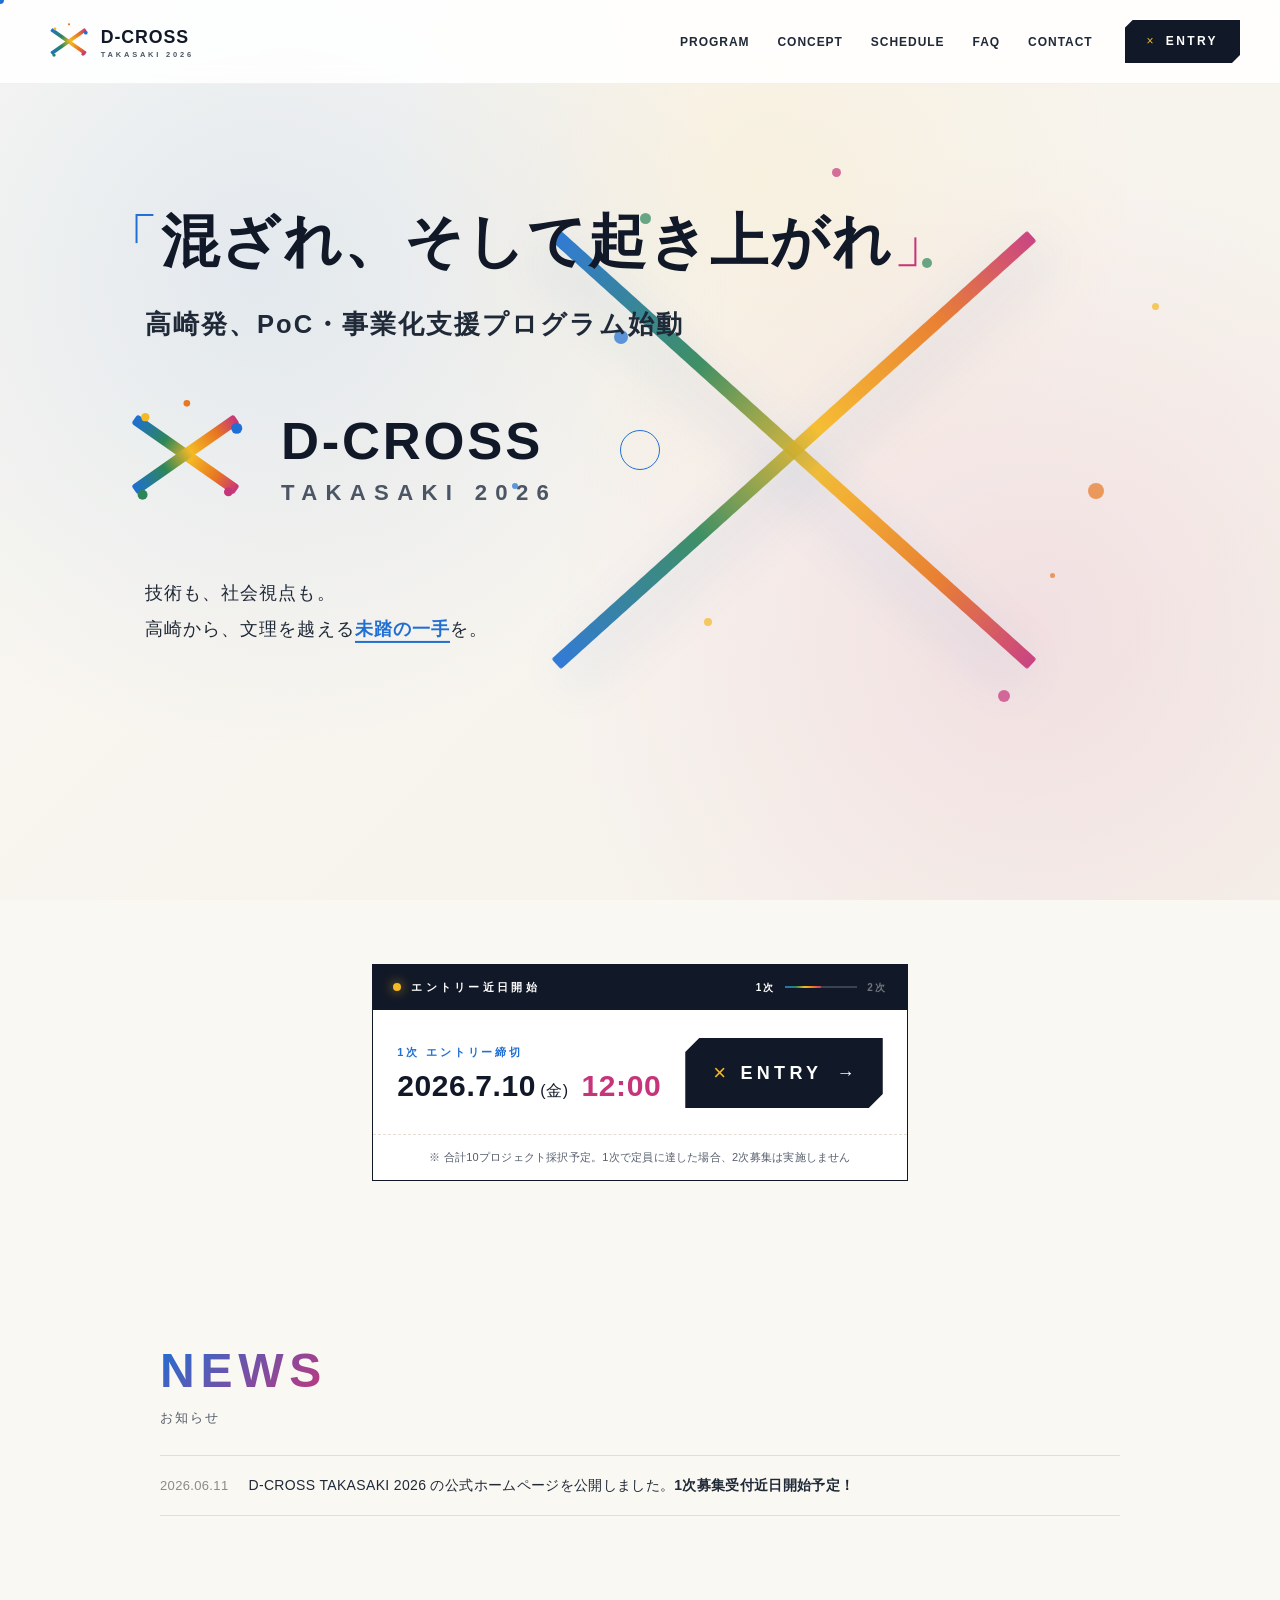
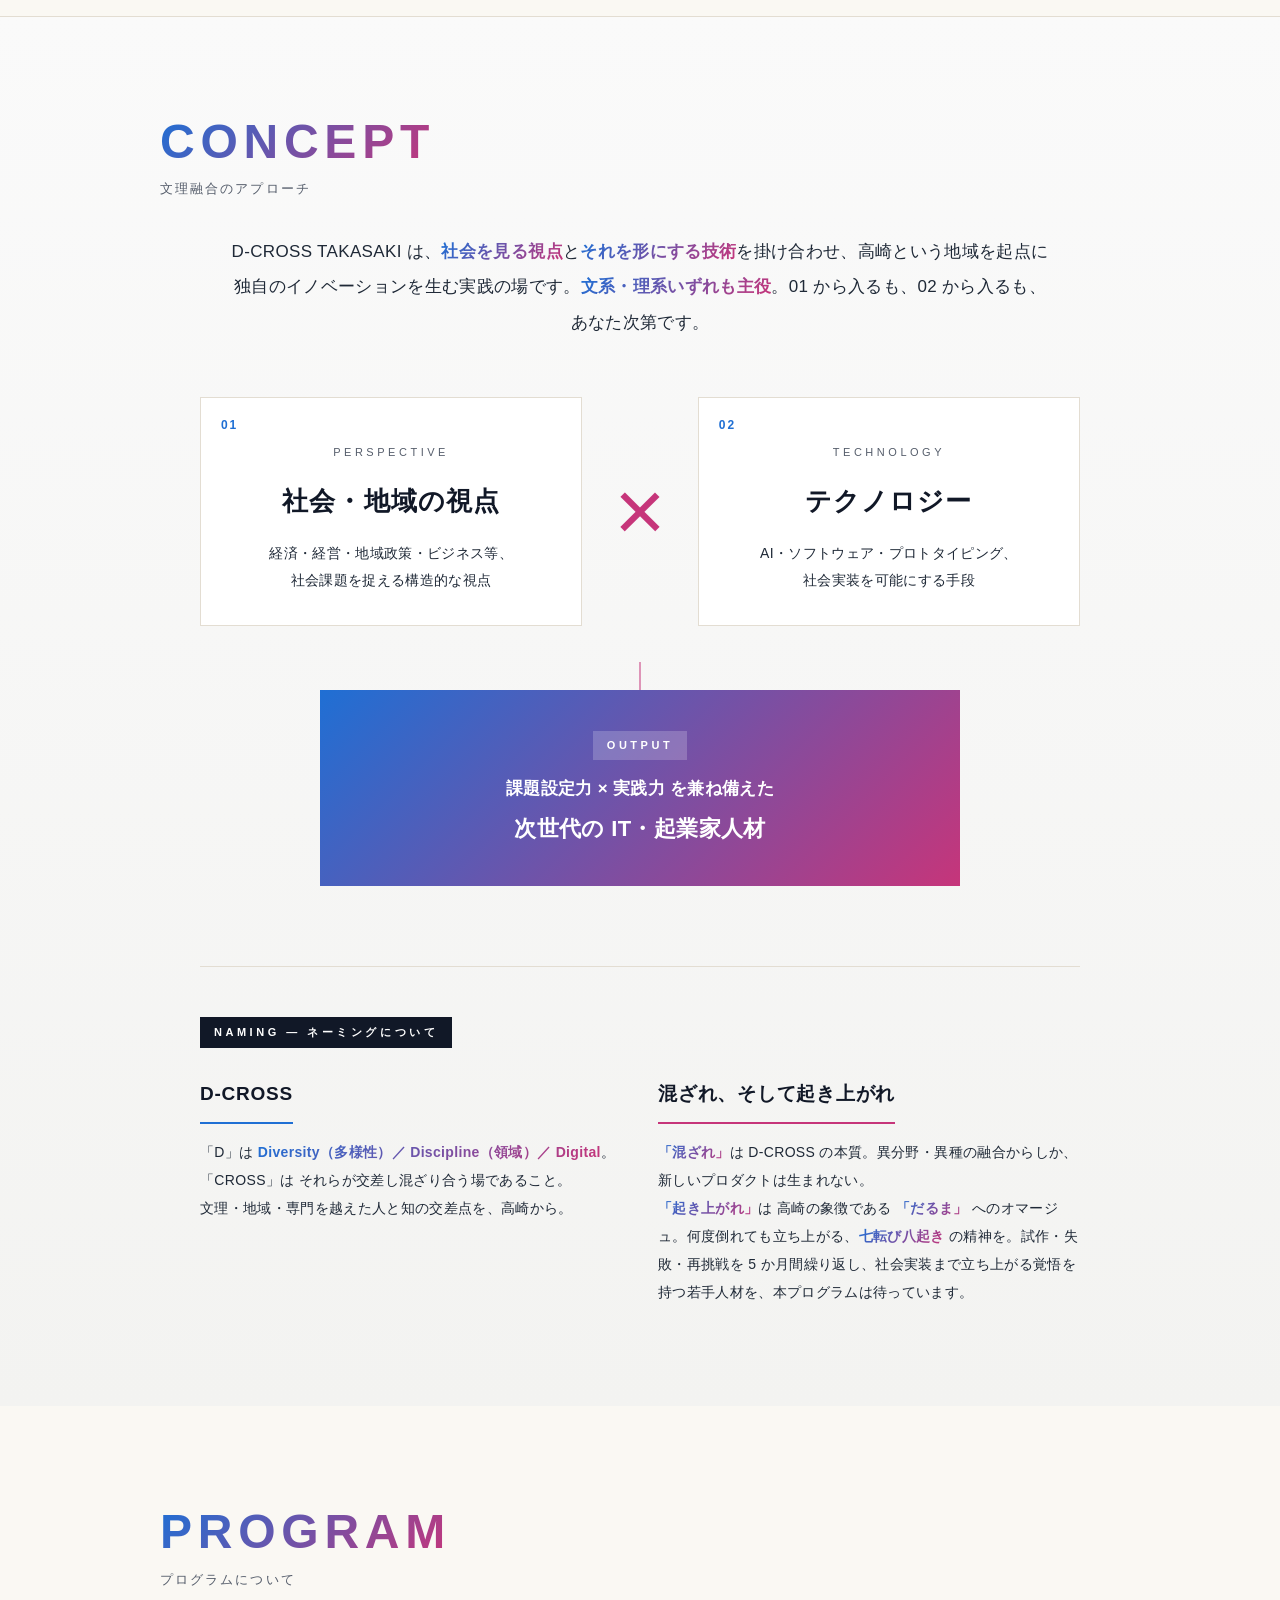
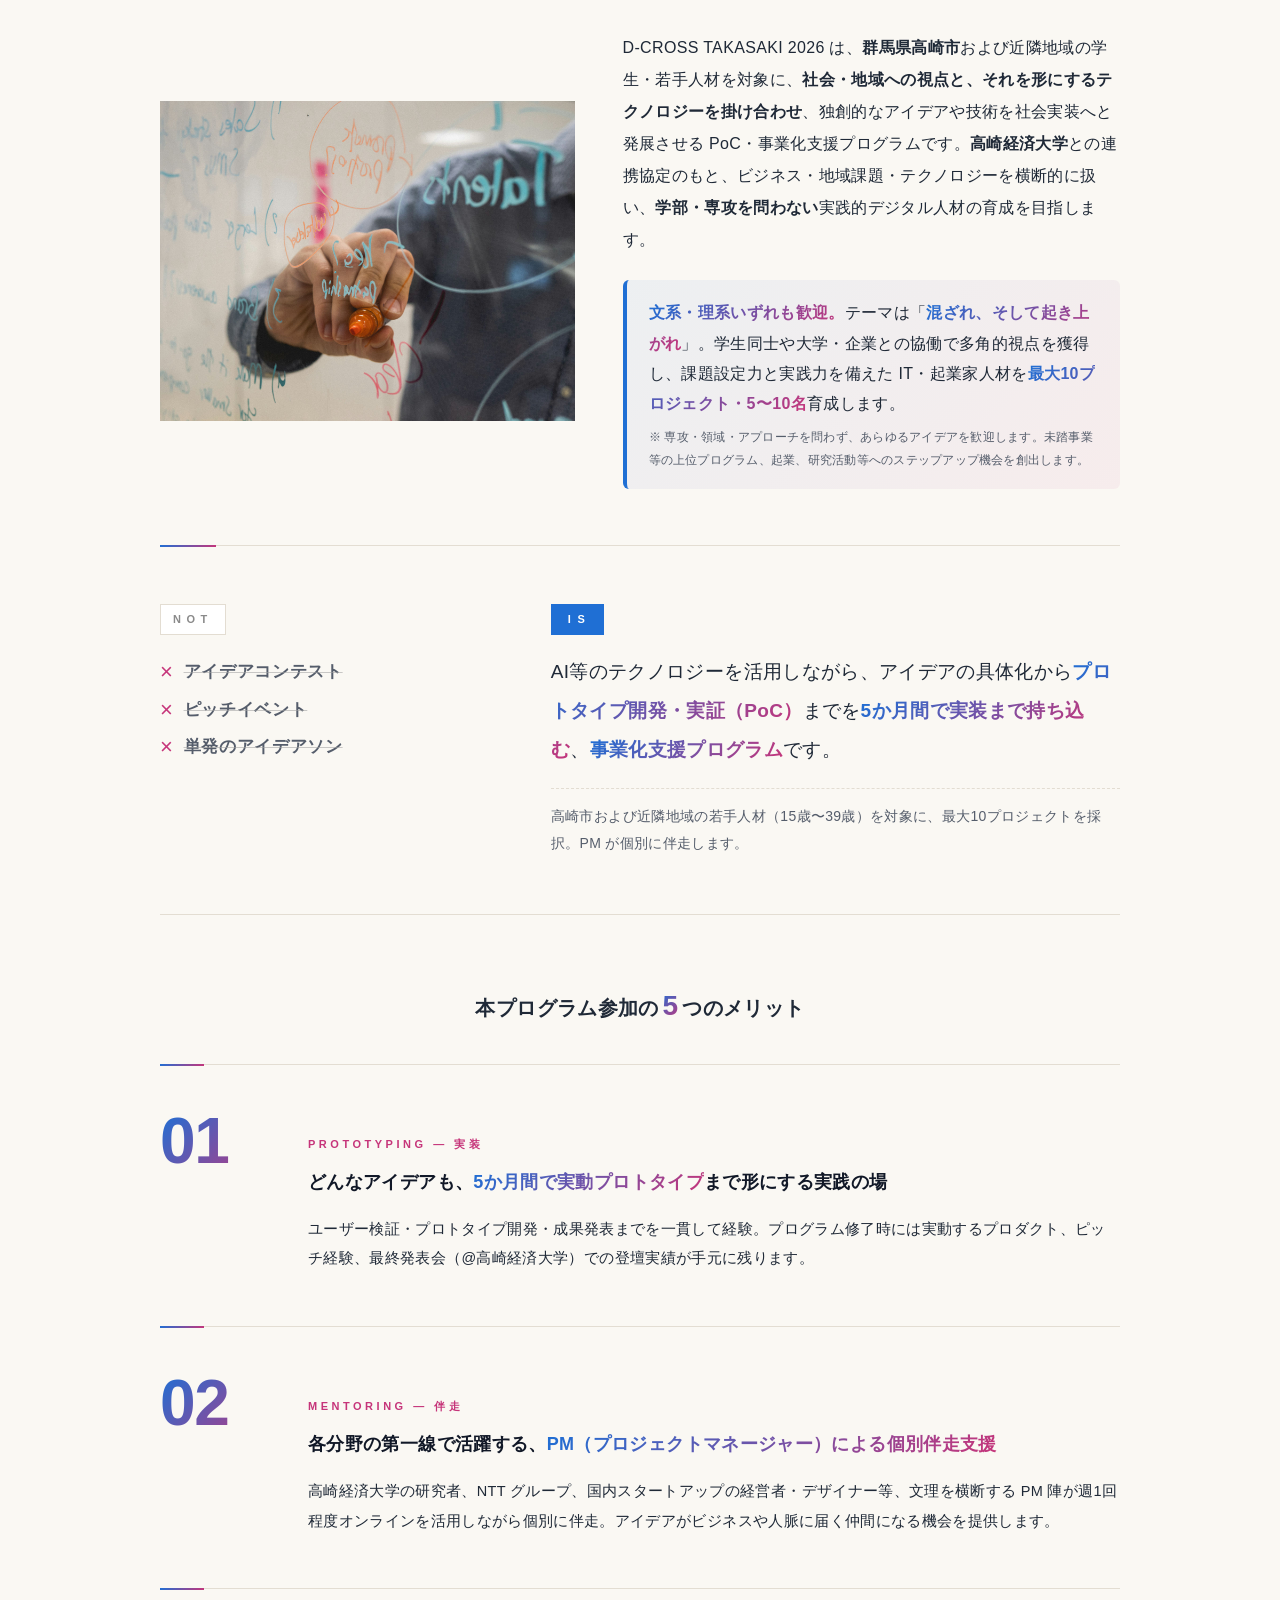
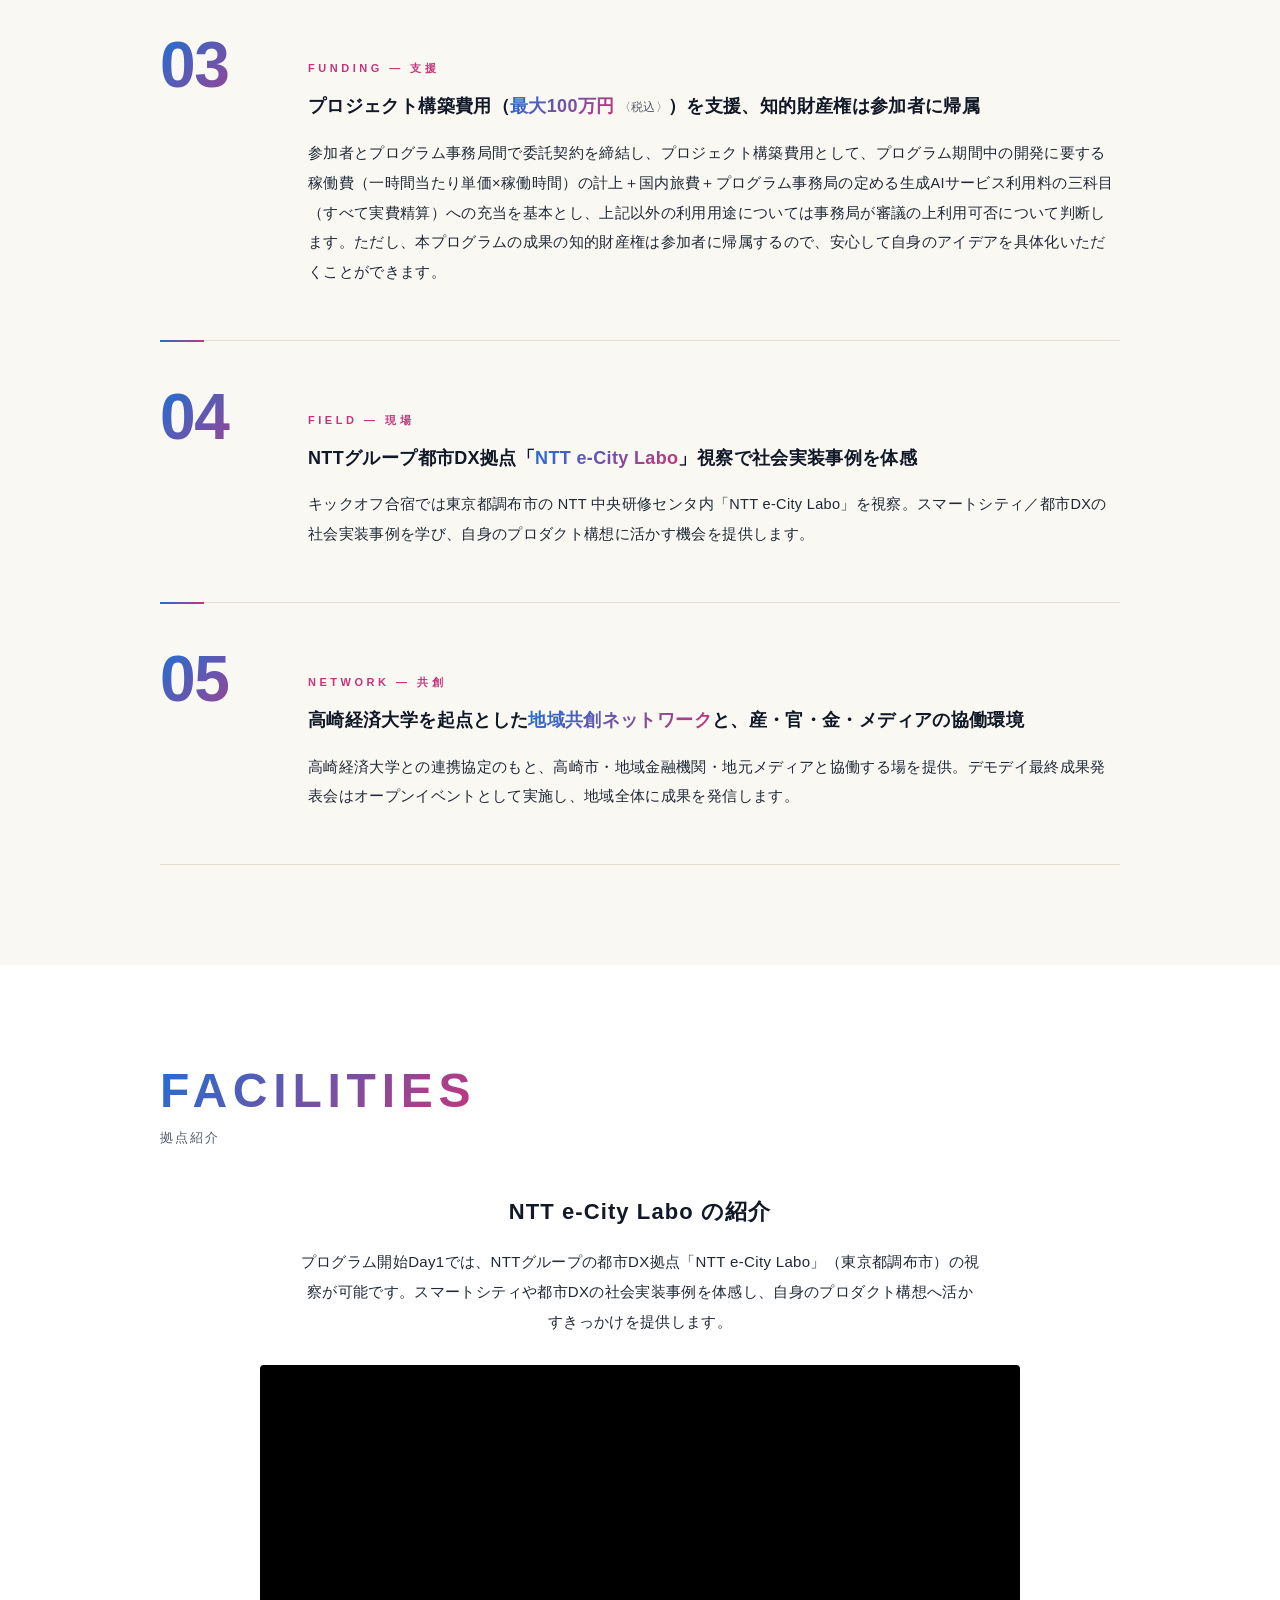
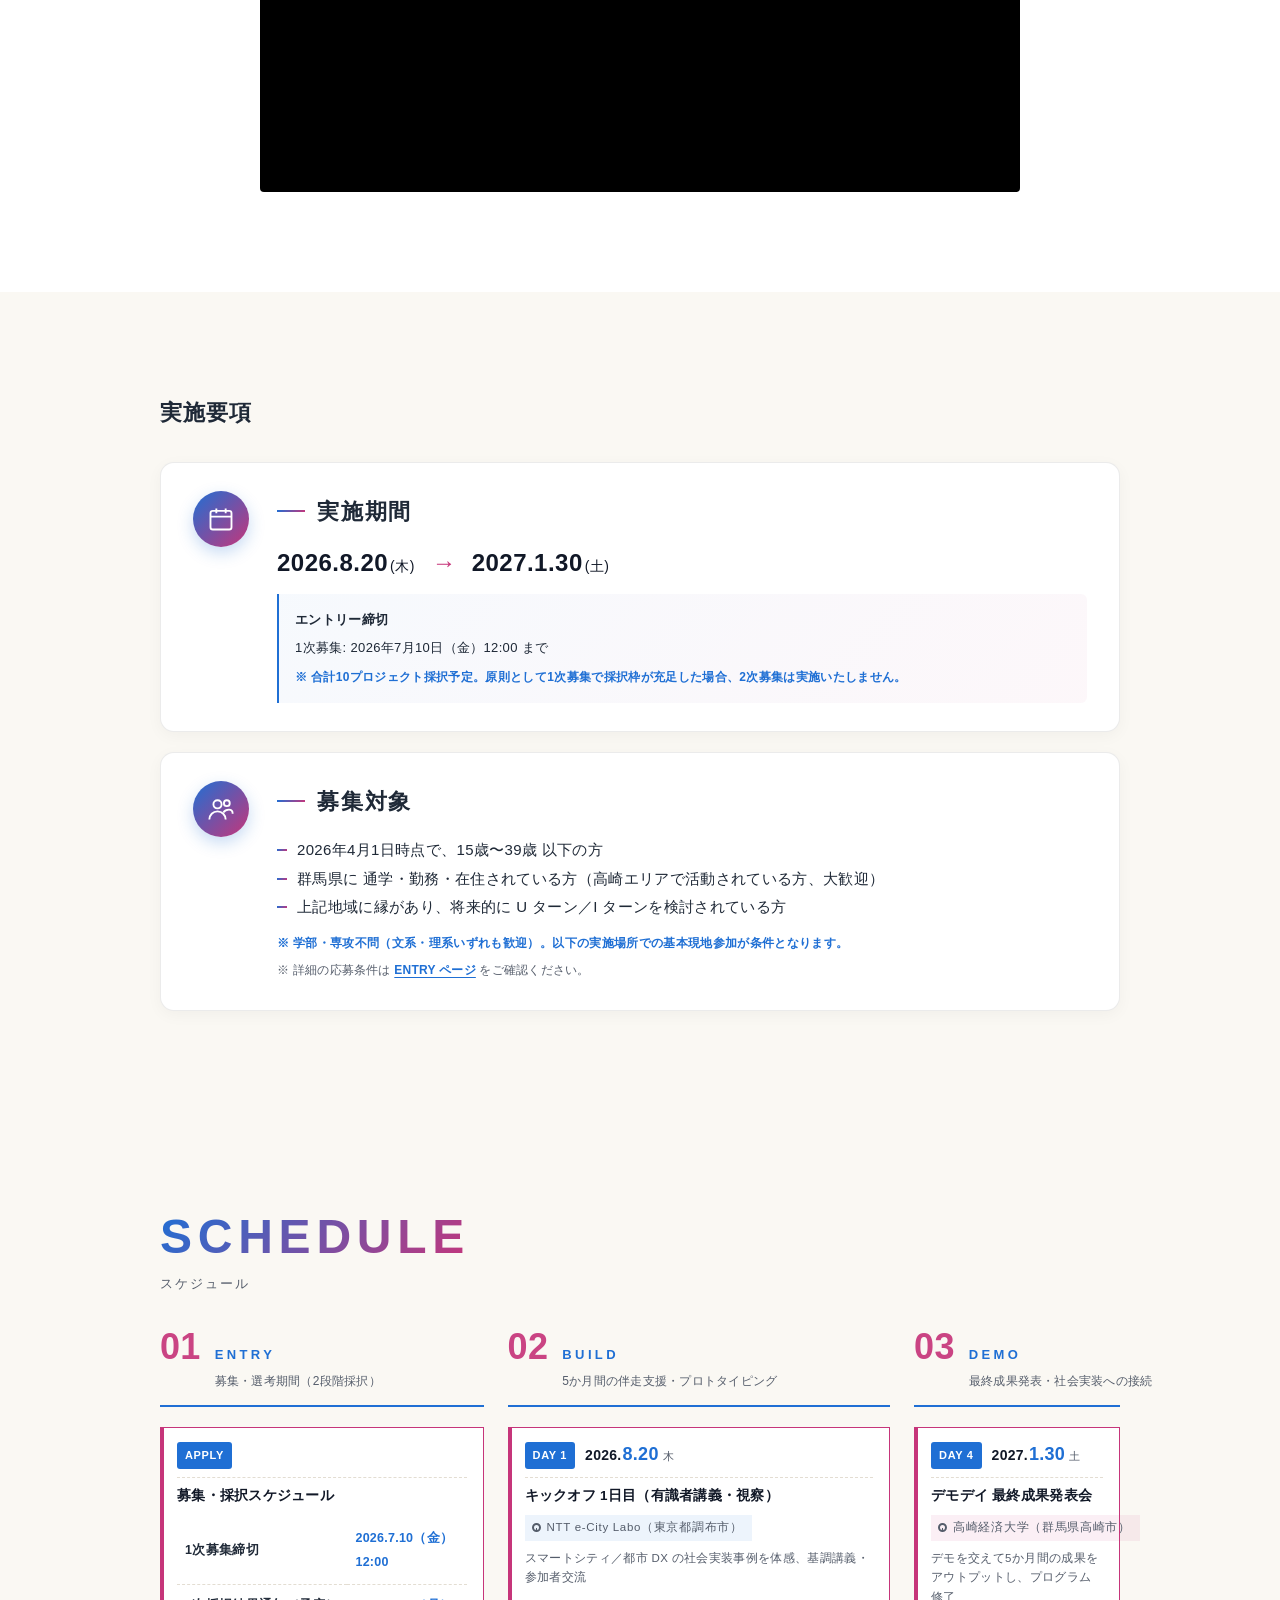
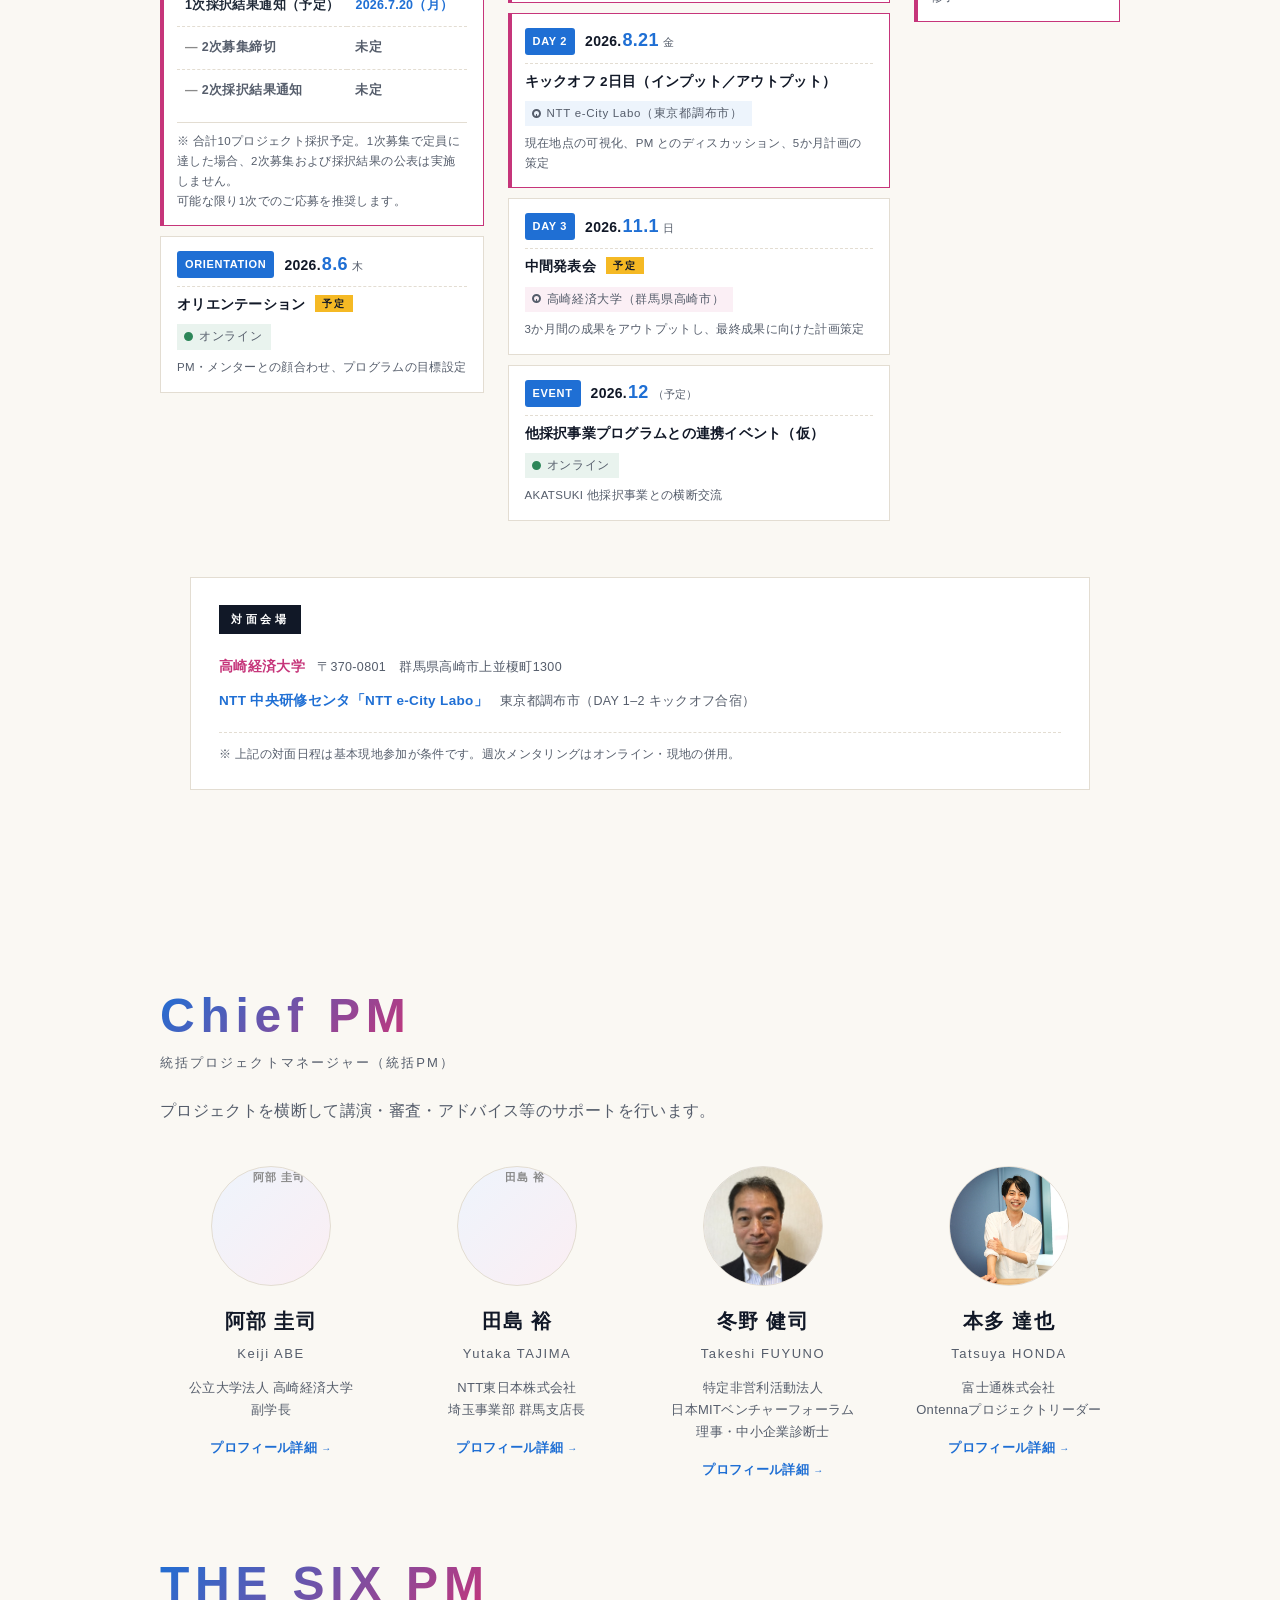
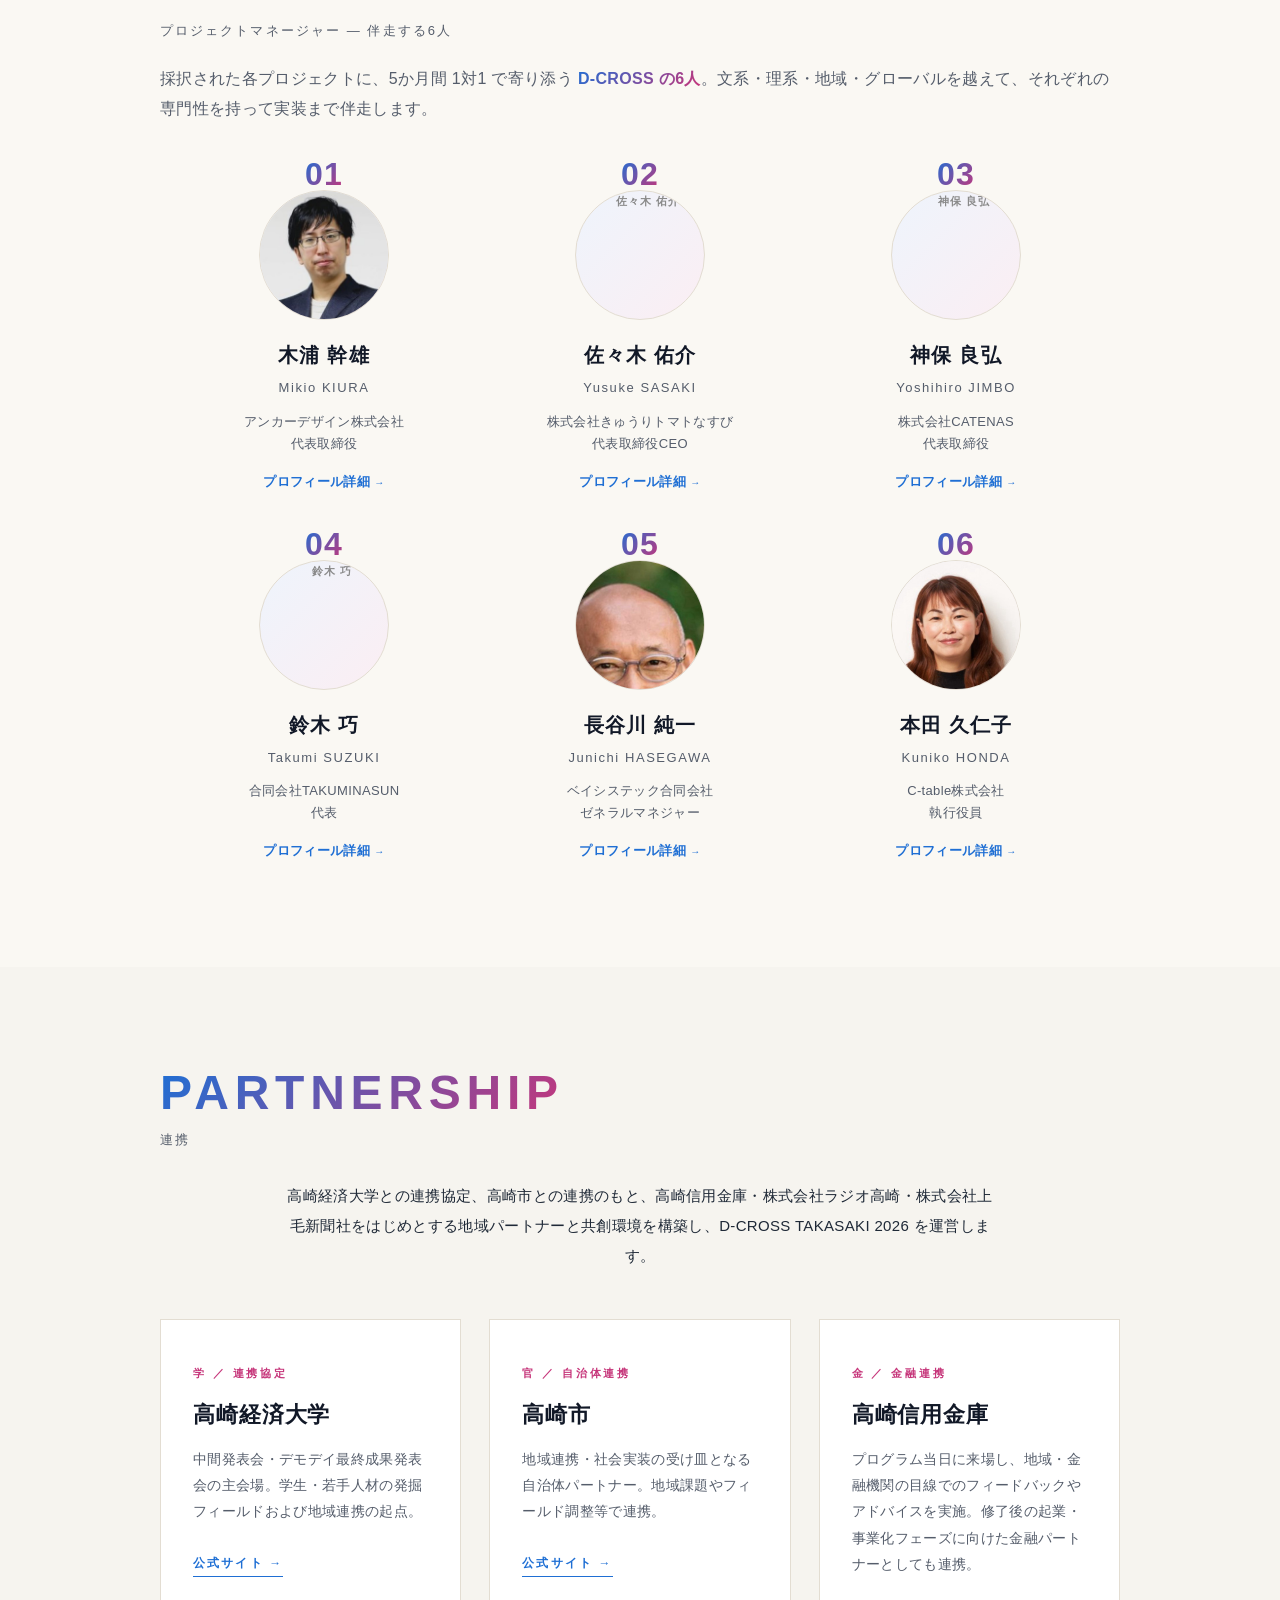
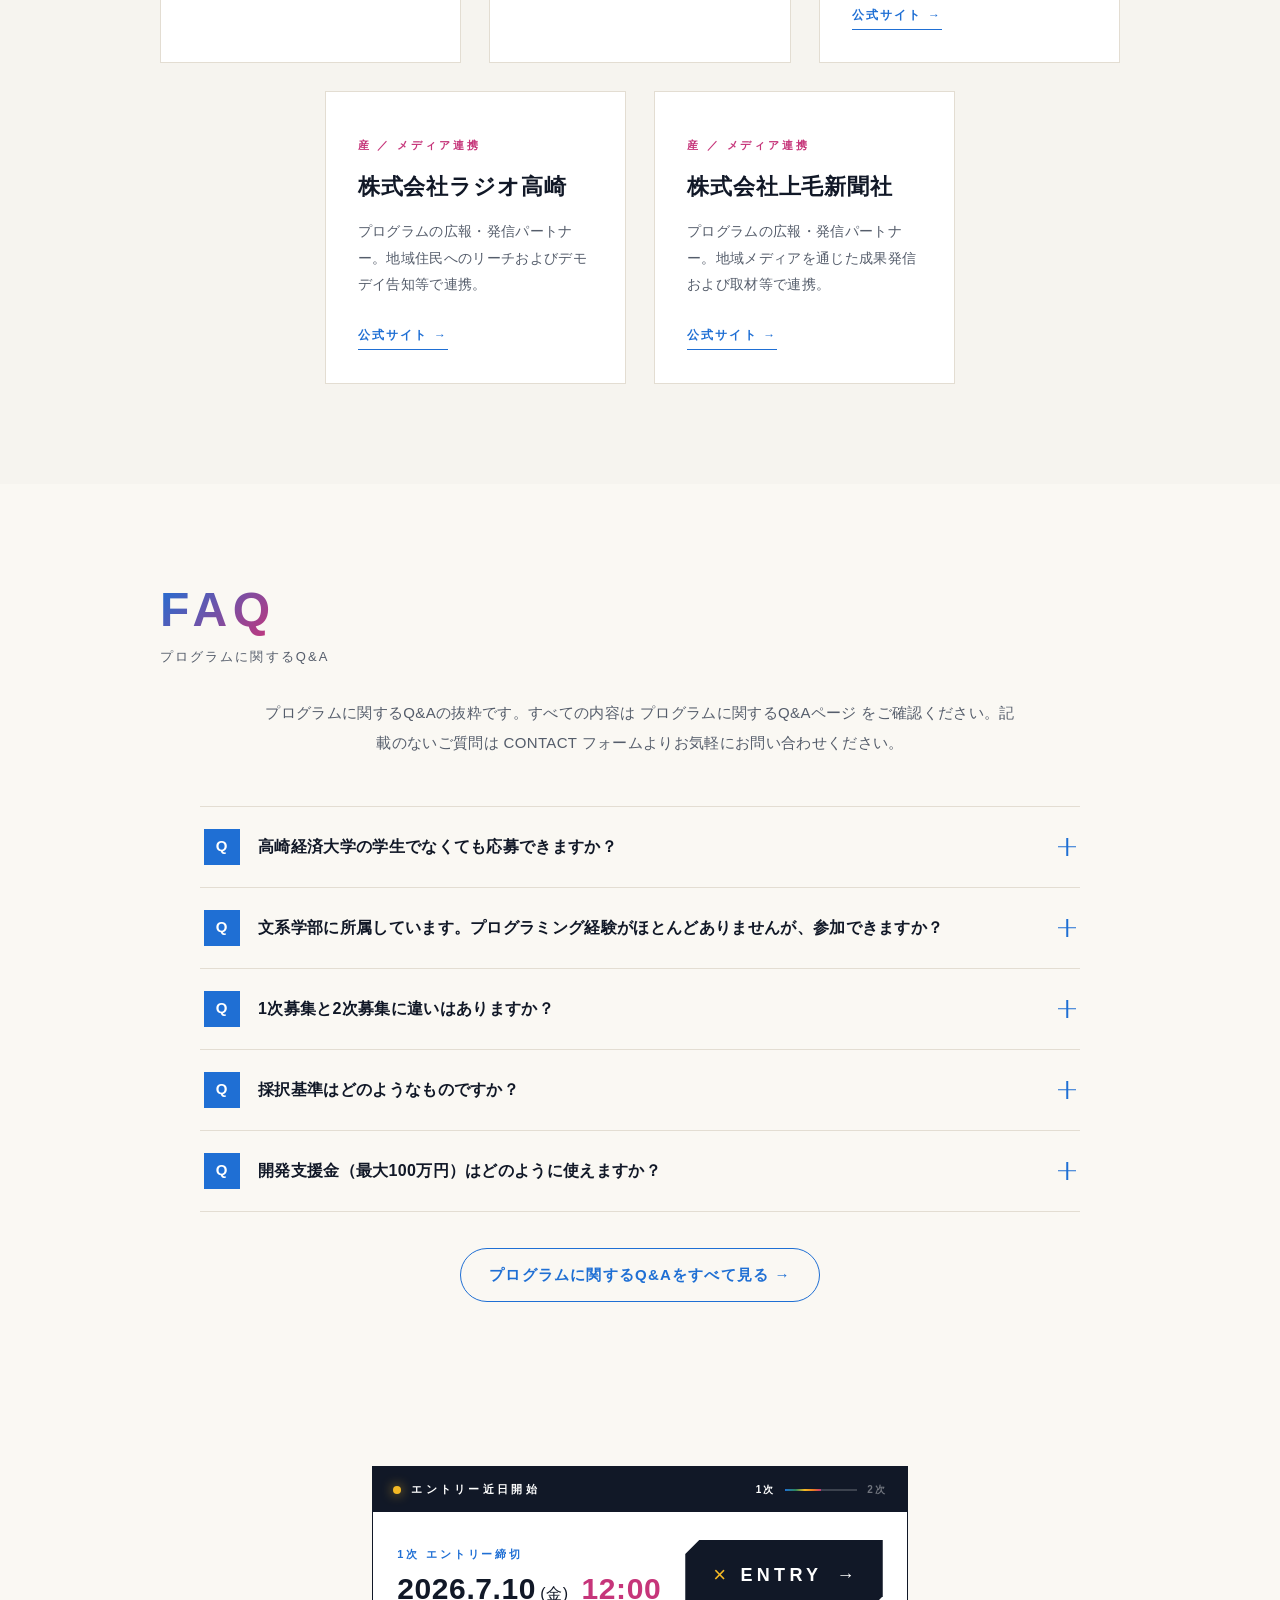
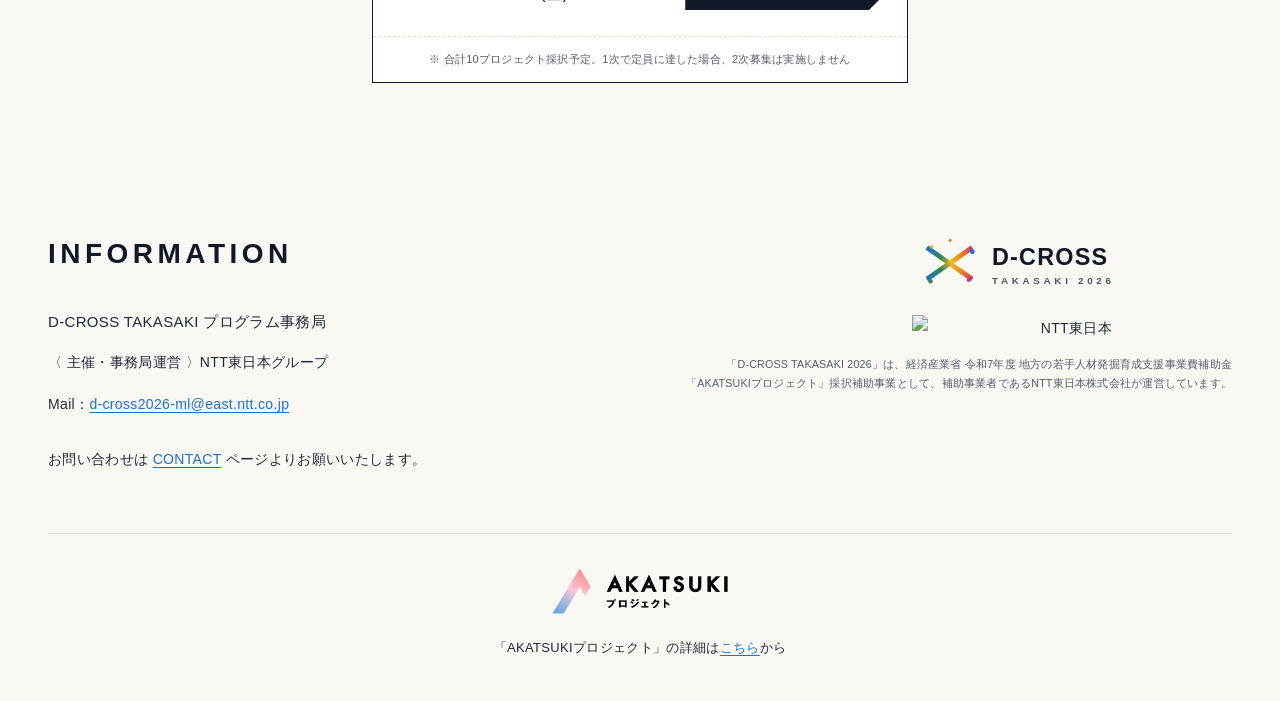
==== index.html @ 18542028 "PARTNERSHIP 高崎信用金庫: add on-day attendance + 地域・金融機関 perspective feedback role; retain 修了後の金融パートナー" ====
<!DOCTYPE html>
<html lang="ja">
<head>
  <meta charset="UTF-8">
  <meta name="viewport" content="width=device-width, initial-scale=1.0">

  <!-- Content Security Policy (XSS 防御) -->
  <meta http-equiv="Content-Security-Policy" content="default-src 'self'; script-src 'self' 'unsafe-inline' https://www.googletagmanager.com https://www.google-analytics.com; style-src 'self' 'unsafe-inline' https://fonts.googleapis.com; font-src 'self' https://fonts.gstatic.com; img-src 'self' data: https://www.google-analytics.com https://i.ytimg.com; connect-src 'self' https://www.google-analytics.com https://*.google-analytics.com https://*.analytics.google.com https://*.googletagmanager.com; frame-src https://docs.google.com https://www.youtube.com https://www.youtube-nocookie.com; base-uri 'self'; form-action 'self'; object-src 'none'; frame-ancestors 'none'">
  <meta http-equiv="X-Content-Type-Options" content="nosniff">
  <meta name="referrer" content="strict-origin-when-cross-origin">

  <title>D-CROSS TAKASAKI 2026 ｜ 高崎発・若手人材向け PoC・事業化支援プログラム</title>
  <meta name="description" content="群馬県高崎市の学生・若手人材を対象に、社会・地域への視点とテクノロジーを掛け合わせ、独創的なアイデアや技術を社会実装へと発展させるPoC・事業化支援プログラム。文系・理系いずれも歓迎。開発支援金最大100万円。">

  <!-- favicon -->
  <link rel="icon" type="image/svg+xml" href="assets/images/favicon.svg">
  <link rel="icon" type="image/png" href="assets/images/favicon.png">
  <link rel="apple-touch-icon" href="assets/images/apple-touch-icon.png">

  <!-- Open Graph -->
  <meta property="og:title" content="D-CROSS TAKASAKI 2026 ｜ 高崎発・若手人材向け PoC・事業化支援プログラム">
  <meta property="og:description" content="群馬県高崎市の学生・若手人材を対象に、社会・地域への視点とテクノロジーを掛け合わせ、独創的なアイデアや技術を社会実装へと発展させるPoC・事業化支援プログラム。文系・理系いずれも歓迎。開発支援金最大100万円。">
  <meta property="og:image" content="https://d-cross-takasaki.com/assets/images/og-image.png">
  <meta property="og:image:width" content="1200">
  <meta property="og:image:height" content="630">
  <meta property="og:image:type" content="image/png">
  <meta property="og:url" content="https://d-cross-takasaki.com/">
  <meta property="og:type" content="website">
  <meta property="og:site_name" content="D-CROSS TAKASAKI 2026">
  <meta property="og:locale" content="ja_JP">
  <meta name="twitter:card" content="summary_large_image">
  <meta name="twitter:image" content="https://d-cross-takasaki.com/assets/images/og-image.png">

  <link rel="preconnect" href="https://fonts.googleapis.com">
  <link rel="preconnect" href="https://fonts.gstatic.com" crossorigin>
  <link href="https://fonts.googleapis.com/css2?family=Outfit:wght@400;500;600;700;800;900&family=Manrope:wght@400;500;600;700;800&family=Noto+Sans+JP:wght@400;500;700;900&family=Shippori+Mincho:wght@500;700;800&display=swap" rel="stylesheet">
  <link rel="stylesheet" href="css/style.css">

  <!-- Google tag (gtag.js) — D-CROSS TAKASAKI 2026 -->
  <script async src="https://www.googletagmanager.com/gtag/js?id=G-DREE8GZGRT"></script>
  <script>
    window.dataLayer = window.dataLayer || [];
    function gtag(){dataLayer.push(arguments);}
    gtag('js', new Date());
    gtag('config', 'G-DREE8GZGRT');
  </script>

  <!-- 構造化データ（JSON-LD / Event） -->
  <script type="application/ld+json">
  {
    "@context": "https://schema.org",
    "@type": "Event",
    "name": "D-CROSS TAKASAKI 2026",
    "description": "群馬県高崎市の学生・若手人材を対象に、社会・地域への視点とテクノロジーを掛け合わせ、独創的なアイデアや技術を社会実装へと発展させるPoC・事業化支援プログラム。",
    "image": "https://d-cross-takasaki.com/assets/images/og-image.png",
    "url": "https://d-cross-takasaki.com/",
    "inLanguage": "ja",
    "eventAttendanceMode": "https://schema.org/MixedEventAttendanceMode",
    "eventStatus": "https://schema.org/EventScheduled",
    "startDate": "2026-08-20",
    "endDate": "2027-01-30",
    "location": [
      {
        "@type": "Place",
        "name": "高崎経済大学",
        "address": {
          "@type": "PostalAddress",
          "streetAddress": "上並榎町1300",
          "addressLocality": "高崎市",
          "addressRegion": "群馬県",
          "postalCode": "370-0801",
          "addressCountry": "JP"
        }
      },
      {
        "@type": "Place",
        "name": "NTT中央研修センタ「NTT e-City Labo」",
        "address": {
          "@type": "PostalAddress",
          "addressLocality": "調布市",
          "addressRegion": "東京都",
          "addressCountry": "JP"
        }
      }
    ],
    "organizer": {
      "@type": "Organization",
      "name": "D-CROSS TAKASAKI プログラム事務局（補助事業者：NTT東日本株式会社）",
      "email": "d-cross2026-ml@east.ntt.co.jp",
      "url": "https://d-cross-takasaki.com/"
    },
    "audience": {
      "@type": "Audience",
      "audienceType": "群馬県在住・通学・勤務の15〜39歳の学生・若手人材"
    },
    "offers": {
      "@type": "Offer",
      "price": "0",
      "priceCurrency": "JPY",
      "availability": "https://schema.org/InStock",
      "url": "https://d-cross-takasaki.com/entry.html",
      "validFrom": "2026-06-01",
      "validThrough": "2026-07-10T12:00:00+09:00"
    }
  }
  </script>
</head>
<body>

<!-- Custom Cursor -->
<div class="cursor-dot" id="cursorDot" aria-hidden="true"></div>
<div class="cursor-ring" id="cursorRing" aria-hidden="true"></div>

<!-- HEADER -->
<header>
  <a href="#" class="header-logo">
    <img src="assets/images/logo-d-cross.svg" alt="D-CROSS TAKASAKI 2026" class="header-logo-img">
  </a>
  <button class="nav-toggle" id="navToggle" aria-label="メニュー"><span></span><span></span><span></span></button>
  <div class="header-right">
    <nav>
      <ul>
        <li><a href="#program">PROGRAM</a></li>
        <li><a href="#concept">CONCEPT</a></li>
        <li><a href="#schedule">SCHEDULE</a></li>
        <li><a href="faq.html">FAQ</a></li>
        <li><a href="contact.html">CONTACT</a></li>
      </ul>
    </nav>
    <a href="entry.html" class="header-entry">ENTRY</a>
  </div>
</header>

<!-- MOBILE NAV -->
<div class="mobile-nav" id="mobileNav">
  <ul>
    <li><a href="#program">PROGRAM</a></li>
    <li><a href="#concept">CONCEPT</a></li>
    <li><a href="#schedule">SCHEDULE</a></li>
    <li><a href="faq.html">FAQ</a></li>
    <li><a href="contact.html">CONTACT</a></li>
  </ul>
  <div class="mobile-nav-cta">
    <a href="entry.html" class="header-entry">ENTRY</a>
  </div>
</div>

<!-- HERO -->
<section class="hero">
  <div class="footprint-trail" id="footprintTrail" aria-hidden="true"></div>
  <div class="hero-particles" aria-hidden="true">
    <span></span><span></span><span></span><span></span><span></span>
    <span></span><span></span><span></span><span></span><span></span>
  </div>
  <div class="hero-text">
    <p class="hero-catch">
      <span class="hero-catch-main"><span class="q q-l">「</span>混ざれ、そして起き上がれ<span class="q q-r">」</span></span>
      <span class="hero-catch-sub">高崎発、PoC・事業化支援プログラム始動</span>
    </p>
    <div class="hero-logo-wrap">
      <img src="assets/images/logo-d-cross.svg" alt="D-CROSS TAKASAKI 2026" class="hero-logo-img">
    </div>
    <p class="hero-tagline">
      技術も、社会視点も。<br>
      高崎から、文理を越える<span class="hero-tagline-accent">未踏の一手</span>を。
    </p>
  </div>
</section>

<!-- HERO CTA -->
<div class="hero-cta-wrap">
  <a href="entry.html" class="dc-cta" aria-label="D-CROSS TAKASAKI 2026 エントリー">
    <div class="dc-cta-head">
      <span class="dc-cta-status">
        <span class="dc-cta-status-dot" aria-hidden="true"></span>
        <span class="dc-cta-status-label">エントリー近日開始</span>
      </span>
      <span class="dc-cta-progress" aria-hidden="true">
        <span class="dc-cta-progress-stage dc-cta-progress-stage--active">1次</span>
        <span class="dc-cta-progress-bar"><span class="dc-cta-progress-fill"></span></span>
        <span class="dc-cta-progress-stage">2次</span>
      </span>
    </div>
    <div class="dc-cta-body">
      <div class="dc-cta-info">
        <span class="dc-cta-info-label">1次 エントリー締切</span>
        <p class="dc-cta-info-date">2026.7.10<span class="dow">(金)</span> <span class="dc-cta-time">12:00</span></p>
      </div>
      <div class="dc-cta-action">
        <span class="dc-cta-action-mark" aria-hidden="true">×</span>
        <span class="dc-cta-action-label">ENTRY</span>
        <span class="dc-cta-action-arrow" aria-hidden="true">→</span>
      </div>
    </div>
    <p class="dc-cta-note">※ 合計10プロジェクト採択予定。1次で定員に達した場合、2次募集は実施しません</p>
  </a>
</div>

<!-- NEWS -->
<section class="section" id="news">
  <div class="section-inner fade-in">
    <div class="section-heading">
      <span class="section-heading-en">NEWS</span>
      <p class="section-heading-ja">お知らせ</p>
    </div>
    <div class="news-list">
      <div class="news-item">
        <span class="news-date">2026.06.11</span>
        <p>D-CROSS TAKASAKI 2026 の公式ホームページを公開しました。<strong>1次募集受付近日開始予定！</strong></p>
      </div>
    </div>
  </div>
</section>

<!-- CONCEPT -->
<section class="section concept-section" id="concept">
  <div class="section-inner">
    <div class="section-heading fade-in">
      <span class="section-heading-en">CONCEPT</span>
      <p class="section-heading-ja">文理融合のアプローチ</p>
    </div>
    <p class="concept-lead fade-in">D-CROSS TAKASAKI は、<strong>社会を見る視点</strong>と<strong>それを形にする技術</strong>を掛け合わせ、高崎という地域を起点に独自のイノベーションを生む実践の場です。<strong>文系・理系いずれも主役</strong>。01 から入るも、02 から入るも、あなた次第です。</p>

    <div class="concept-axis fade-in">
      <article class="concept-pole">
        <span class="concept-pole-index">01</span>
        <span class="concept-pole-label">Perspective</span>
        <h4>社会・地域の視点</h4>
        <p>経済・経営・地域政策・ビジネス等、<br>社会課題を捉える構造的な視点</p>
      </article>
      <span class="concept-cross" aria-hidden="true">×</span>
      <article class="concept-pole">
        <span class="concept-pole-index">02</span>
        <span class="concept-pole-label">Technology</span>
        <h4>テクノロジー</h4>
        <p>AI・ソフトウェア・プロトタイピング、<br>社会実装を可能にする手段</p>
      </article>
    </div>

    <div class="concept-output fade-in">
      <span class="concept-output-label">OUTPUT</span>
      <p>課題設定力 × 実践力 を兼ね備えた<br><strong>次世代の IT・起業家人材</strong></p>
    </div>

    <div class="concept-naming fade-in">
      <p class="concept-naming-label">NAMING — ネーミングについて</p>
      <div class="concept-naming-grid">
        <article class="concept-naming-item">
          <h4 class="concept-naming-key">D-CROSS</h4>
          <p>「D」は <strong>Diversity（多様性）／ Discipline（領域）／ Digital</strong>。<br>「CROSS」は それらが交差し混ざり合う場であること。<br>文理・地域・専門を越えた人と知の交差点を、高崎から。</p>
        </article>
        <article class="concept-naming-item">
          <h4 class="concept-naming-key">混ざれ、そして起き上がれ</h4>
          <p><strong>「混ざれ」</strong>は D-CROSS の本質。異分野・異種の融合からしか、新しいプロダクトは生まれない。<br><strong>「起き上がれ」</strong>は 高崎の象徴である <strong>「だるま」</strong> へのオマージュ。何度倒れても立ち上がる、<strong>七転び八起き</strong> の精神を。試作・失敗・再挑戦を 5 か月間繰り返し、社会実装まで立ち上がる覚悟を持つ若手人材を、本プログラムは待っています。</p>
        </article>
      </div>
    </div>
  </div>
</section>

<!-- PROGRAM (ABOUT統合) -->
<section class="section" id="program">
  <div class="section-inner">
    <div class="section-heading fade-in">
      <span class="section-heading-en">PROGRAM</span>
      <p class="section-heading-ja">プログラムについて</p>
    </div>

    <div class="program-intro fade-in">
      <div class="program-intro-visual">
        <img src="assets/images/program-intro.jpg" alt="D-CROSS TAKASAKI 2026 プロトタイピング・実装イメージ">
      </div>
      <div class="program-intro-text">
        <p>D-CROSS TAKASAKI 2026 は、<strong>群馬県高崎市</strong>および近隣地域の学生・若手人材を対象に、<strong>社会・地域への視点と、それを形にするテクノロジーを掛け合わせ</strong>、独創的なアイデアや技術を社会実装へと発展させる PoC・事業化支援プログラムです。<strong>高崎経済大学</strong>との連携協定のもと、ビジネス・地域課題・テクノロジーを横断的に扱い、<strong>学部・専攻を問わない</strong>実践的デジタル人材の育成を目指します。</p>
        <p class="about-highlight"><strong>文系・理系いずれも歓迎。</strong>テーマは「<strong>混ざれ、そして起き上がれ</strong>」。学生同士や大学・企業との協働で多角的視点を獲得し、課題設定力と実践力を備えた IT・起業家人材を<strong>最大10プロジェクト・5〜10名</strong>育成します。<span class="about-highlight-note">※ 専攻・領域・アプローチを問わず、あらゆるアイデアを歓迎します。未踏事業等の上位プログラム、起業、研究活動等へのステップアップ機会を創出します。</span></p>
      </div>
    </div>

    <div class="program-statement fade-in">
      <div class="program-not">
        <span class="program-stamp-label">NOT</span>
        <ul class="program-not-list">
          <li><span class="dc-x" aria-hidden="true">×</span>アイデアコンテスト</li>
          <li><span class="dc-x" aria-hidden="true">×</span>ピッチイベント</li>
          <li><span class="dc-x" aria-hidden="true">×</span>単発のアイデアソン</li>
        </ul>
      </div>
      <div class="program-is">
        <span class="program-stamp-label program-stamp-label--is">IS</span>
        <p class="program-is-text">AI等のテクノロジーを活用しながら、アイデアの具体化から<strong>プロトタイプ開発・実証（PoC）</strong>までを<strong>5か月間で実装まで持ち込む</strong>、<strong>事業化支援プログラム</strong>です。</p>
        <p class="program-is-sub">高崎市および近隣地域の若手人材（15歳〜39歳）を対象に、最大10プロジェクトを採択。PM が個別に伴走します。</p>
      </div>
    </div>

    <p class="merits-heading fade-in">本プログラム参加の<span class="merits-heading-num">5</span>つのメリット</p>
    <div class="merits-list merits-feature fade-in">
      <article class="merit-feature">
        <div class="merit-feature-num" aria-hidden="true">01</div>
        <div class="merit-feature-body">
          <span class="merit-feature-tag">PROTOTYPING — 実装</span>
          <h5>どんなアイデアも、<strong>5か月間で実動プロトタイプ</strong>まで形にする実践の場</h5>
          <p class="merit-feature-text">ユーザー検証・プロトタイプ開発・成果発表までを一貫して経験。プログラム修了時には実動するプロダクト、ピッチ経験、最終発表会（@高崎経済大学）での登壇実績が手元に残ります。</p>
        </div>
      </article>

      <article class="merit-feature">
        <div class="merit-feature-num" aria-hidden="true">02</div>
        <div class="merit-feature-body">
          <span class="merit-feature-tag">MENTORING — 伴走</span>
          <h5>各分野の第一線で活躍する、<strong>PM（プロジェクトマネージャー）による個別伴走支援</strong></h5>
          <p class="merit-feature-text">高崎経済大学の研究者、NTT グループ、国内スタートアップの経営者・デザイナー等、文理を横断する PM 陣が週1回程度オンラインを活用しながら個別に伴走。アイデアがビジネスや人脈に届く仲間になる機会を提供します。</p>
        </div>
      </article>

      <article class="merit-feature">
        <div class="merit-feature-num" aria-hidden="true">03</div>
        <div class="merit-feature-body">
          <span class="merit-feature-tag">FUNDING — 支援</span>
          <h5 class="h5-1line">プロジェクト構築費用（<strong>最大100万円</strong><span class="merit-inline-note">〈税込〉</span>）を支援、知的財産権は参加者に帰属</h5>
          <p class="merit-feature-text">参加者とプログラム事務局間で委託契約を締結し、プロジェクト構築費用として、プログラム期間中の開発に要する稼働費（一時間当たり単価×稼働時間）の計上＋国内旅費＋プログラム事務局の定める生成AIサービス利用料の三科目（すべて実費精算）への充当を基本とし、上記以外の利用用途については事務局が審議の上利用可否について判断します。ただし、本プログラムの成果の知的財産権は参加者に帰属するので、安心して自身のアイデアを具体化いただくことができます。</p>
        </div>
      </article>

      <article class="merit-feature">
        <div class="merit-feature-num" aria-hidden="true">04</div>
        <div class="merit-feature-body">
          <span class="merit-feature-tag">FIELD — 現場</span>
          <h5 class="h5-1line">NTTグループ都市DX拠点「<strong>NTT e-City Labo</strong>」視察で社会実装事例を体感</h5>
          <p class="merit-feature-text">キックオフ合宿では東京都調布市の NTT 中央研修センタ内「NTT e-City Labo」を視察。スマートシティ／都市DXの社会実装事例を学び、自身のプロダクト構想に活かす機会を提供します。</p>
        </div>
      </article>

      <article class="merit-feature">
        <div class="merit-feature-num" aria-hidden="true">05</div>
        <div class="merit-feature-body">
          <span class="merit-feature-tag">NETWORK — 共創</span>
          <h5 class="h5-1line">高崎経済大学を起点とした<strong>地域共創ネットワーク</strong>と、産・官・金・メディアの協働環境</h5>
          <p class="merit-feature-text">高崎経済大学との連携協定のもと、高崎市・地域金融機関・地元メディアと協働する場を提供。デモデイ最終成果発表会はオープンイベントとして実施し、地域全体に成果を発信します。</p>
        </div>
      </article>
    </div>
  </div>
</section>

<!-- FACILITIES (旧CONTENTS) -->
<section class="section facilities-section" id="facilities">
  <div class="section-inner">
    <div class="section-heading fade-in">
      <span class="section-heading-en">FACILITIES</span>
      <p class="section-heading-ja">拠点紹介</p>
    </div>
    <div class="facilities-block fade-in">
      <h3 class="facilities-title">NTT e-City Labo の紹介</h3>
      <p class="facilities-intro">プログラム開始Day1では、NTTグループの都市DX拠点「NTT e-City Labo」（東京都調布市）の視察が可能です。スマートシティや都市DXの社会実装事例を体感し、自身のプロダクト構想へ活かすきっかけを提供します。</p>
      <div class="facilities-video">
        <iframe width="560" height="315" src="https://www.youtube.com/embed/waGzfytAqOc?si=ZwrW3-Qjwob54xBf" title="NTT e-City Labo の紹介" frameborder="0" allow="accelerometer; autoplay; clipboard-write; encrypted-media; gyroscope; picture-in-picture; web-share" referrerpolicy="strict-origin-when-cross-origin" allowfullscreen></iframe>
      </div>
    </div>
  </div>
</section>

<!-- 実施要項 -->
<section class="section" id="requirements">
  <div class="section-inner fade-in">
    <h3 class="req-title">実施要項</h3>
    <div class="req-cards">
      <div class="req-card">
        <div class="req-card-icon">
          <svg viewBox="0 0 24 24" fill="none" stroke="currentColor" stroke-width="1.6">
            <rect x="3" y="5" width="18" height="16" rx="2"/>
            <path d="M3 10h18M8 3v4M16 3v4"/>
          </svg>
        </div>
        <div class="req-card-body">
          <p class="req-card-label">実施期間</p>
          <p class="req-card-main">2026.8.20<span class="req-dow">(木)</span> <span class="req-arrow">→</span> 2027.1.30<span class="req-dow">(土)</span></p>
          <div class="req-card-notes">
            <p class="req-note-head">エントリー締切</p>
            <p>1次募集: 2026年7月10日（金）12:00 まで</p>
            <p class="req-note-warn">※ 合計10プロジェクト採択予定。原則として1次募集で採択枠が充足した場合、2次募集は実施いたしません。</p>
          </div>
        </div>
      </div>

      <div class="req-card">
        <div class="req-card-icon">
          <svg viewBox="0 0 24 24" fill="none" stroke="currentColor" stroke-width="1.6">
            <circle cx="9" cy="8" r="3.5"/>
            <path d="M2 21c0-3.8 3.1-7 7-7s7 3.2 7 7"/>
            <circle cx="17" cy="7" r="2.5"/>
            <path d="M14 15c1-1.5 2.8-2.5 4.8-2.5 2 0 3.2 1.5 3.2 3.5"/>
          </svg>
        </div>
        <div class="req-card-body">
          <p class="req-card-label">募集対象</p>
          <ul class="req-list">
            <li>2026年4月1日時点で、15歳〜39歳 以下の方</li>
            <li>群馬県に 通学・勤務・在住されている方（高崎エリアで活動されている方、大歓迎）</li>
            <li>上記地域に縁があり、将来的に U ターン／I ターンを検討されている方</li>
          </ul>
          <p class="req-note-warn">※ <strong>学部・専攻不問（文系・理系いずれも歓迎）</strong>。以下の実施場所での基本現地参加が条件となります。</p>
          <p class="req-note-link">※ 詳細の応募条件は <a href="entry.html">ENTRY ページ</a> をご確認ください。</p>
        </div>
      </div>

    </div>
  </div>
</section>

<!-- SCHEDULE -->
<section class="schedule-section" id="schedule">
  <div class="schedule-inner">
    <div class="section-heading fade-in">
      <span class="section-heading-en">SCHEDULE</span>
      <p class="section-heading-ja">スケジュール</p>
    </div>

    <div class="schedule-timeline schedule-horizontal fade-in">

      <div class="schedule-phase-column">
        <div class="schedule-phase-marker">
          <span class="schedule-phase-num">01</span>
          <div class="schedule-phase-content">
            <h4>ENTRY</h4>
            <p>募集・選考期間（2段階採択）</p>
          </div>
        </div>
        <div class="schedule-phase-items">
          <div class="schedule-item active">
            <div class="schedule-date-block">
              <span class="schedule-day-label">APPLY</span>
            </div>
            <div class="schedule-content">
              <h3>募集・採択スケジュール</h3>
              <table class="recruit-table">
                <tr>
                  <td class="recruit-label">1次募集締切</td>
                  <td class="recruit-date">2026.7.10（金）12:00</td>
                </tr>
                <tr>
                  <td class="recruit-label">1次採択結果通知（予定）</td>
                  <td class="recruit-date">2026.7.20（月）</td>
                </tr>
                <tr class="recruit-conditional">
                  <td class="recruit-label">2次募集締切</td>
                  <td class="recruit-date">未定</td>
                </tr>
                <tr class="recruit-conditional">
                  <td class="recruit-label">2次採択結果通知</td>
                  <td class="recruit-date">未定</td>
                </tr>
              </table>
              <p class="recruit-note">※ 合計10プロジェクト採択予定。1次募集で定員に達した場合、2次募集および採択結果の公表は実施しません。<br>可能な限り1次でのご応募を推奨します。</p>
            </div>
          </div>
          <div class="schedule-item">
            <div class="schedule-date-block">
              <span class="schedule-day-label">ORIENTATION</span>
              <span class="schedule-date">2026.<strong>8.6</strong><small>木</small></span>
            </div>
            <div class="schedule-content">
              <h3>オリエンテーション <span class="schedule-tag-tentative">予定</span></h3>
              <p class="schedule-venue" data-venue="online">オンライン</p>
              <p>PM・メンターとの顔合わせ、プログラムの目標設定</p>
            </div>
          </div>
        </div>
      </div>

      <div class="schedule-phase-column">
        <div class="schedule-phase-marker">
          <span class="schedule-phase-num">02</span>
          <div class="schedule-phase-content">
            <h4>BUILD</h4>
            <p>5か月間の伴走支援・プロトタイピング</p>
          </div>
        </div>
        <div class="schedule-phase-items">
          <div class="schedule-item active">
            <div class="schedule-date-block">
              <span class="schedule-day-label">DAY 1</span>
              <span class="schedule-date">2026.<strong>8.20</strong><small>木</small></span>
            </div>
            <div class="schedule-content">
              <h3>キックオフ 1日目（有識者講義・視察）</h3>
              <p class="schedule-venue" data-venue="tokyo">NTT e-City Labo（東京都調布市）</p>
              <p>スマートシティ／都市 DX の社会実装事例を体感、基調講義・参加者交流</p>
            </div>
          </div>
          <div class="schedule-item active">
            <div class="schedule-date-block">
              <span class="schedule-day-label">DAY 2</span>
              <span class="schedule-date">2026.<strong>8.21</strong><small>金</small></span>
            </div>
            <div class="schedule-content">
              <h3>キックオフ 2日目（インプット／アウトプット）</h3>
              <p class="schedule-venue" data-venue="tokyo">NTT e-City Labo（東京都調布市）</p>
              <p>現在地点の可視化、PM とのディスカッション、5か月計画の策定</p>
            </div>
          </div>
          <div class="schedule-item">
            <div class="schedule-date-block">
              <span class="schedule-day-label">DAY 3</span>
              <span class="schedule-date">2026.<strong>11.1</strong><small>日</small></span>
            </div>
            <div class="schedule-content">
              <h3>中間発表会 <span class="schedule-tag-tentative">予定</span></h3>
              <p class="schedule-venue" data-venue="takasaki">高崎経済大学（群馬県高崎市）</p>
              <p>3か月間の成果をアウトプットし、最終成果に向けた計画策定</p>
            </div>
          </div>
          <div class="schedule-item">
            <div class="schedule-date-block">
              <span class="schedule-day-label">EVENT</span>
              <span class="schedule-date">2026.<strong>12</strong><small>（予定）</small></span>
            </div>
            <div class="schedule-content">
              <h3>他採択事業プログラムとの連携イベント（仮）</h3>
              <p class="schedule-venue" data-venue="online">オンライン</p>
              <p>AKATSUKI 他採択事業との横断交流</p>
            </div>
          </div>
        </div>
      </div>

      <div class="schedule-phase-column">
        <div class="schedule-phase-marker">
          <span class="schedule-phase-num">03</span>
          <div class="schedule-phase-content">
            <h4>DEMO</h4>
            <p>最終成果発表・社会実装への接続</p>
          </div>
        </div>
        <div class="schedule-phase-items">
          <div class="schedule-item active">
            <div class="schedule-date-block">
              <span class="schedule-day-label">DAY 4</span>
              <span class="schedule-date">2027.<strong>1.30</strong><small>土</small></span>
            </div>
            <div class="schedule-content">
              <h3>デモデイ 最終成果発表会</h3>
              <p class="schedule-venue schedule-venue--nowrap" data-venue="takasaki">高崎経済大学（群馬県高崎市）</p>
              <p>デモを交えて5か月間の成果をアウトプットし、プログラム修了</p>
            </div>
          </div>
        </div>
      </div>

    </div>

    <div class="schedule-venues fade-in">
      <p class="schedule-venues-label">対面会場</p>
      <ul>
        <li><span class="venue-key venue-key-takasaki">高崎経済大学</span> <span class="venue-addr">〒370-0801　群馬県高崎市上並榎町1300</span></li>
        <li><span class="venue-key venue-key-tokyo">NTT 中央研修センタ「NTT e-City Labo」</span> <span class="venue-addr">東京都調布市（DAY 1–2 キックオフ合宿）</span></li>
      </ul>
      <p class="schedule-venues-note">※ 上記の対面日程は基本現地参加が条件です。週次メンタリングはオンライン・現地の併用。</p>
    </div>
  </div>
</section>

<!-- PM -->
<section class="pm-section" id="pm">
  <div class="pm-inner">
    <!-- 統括PM -->
    <div class="section-heading fade-in">
      <span class="section-heading-en">Chief PM</span>
      <p class="section-heading-ja">統括プロジェクトマネージャー（統括PM）</p>
    </div>
    <p class="pm-section-desc fade-in">プロジェクトを横断して講演・審査・アドバイス等のサポートを行います。</p>

    <div class="pm-grid fade-in">
      <div class="pm-card" data-pm="abe">
        <div class="pm-photo"><img src="assets/images/pm/abe.jpg" alt="阿部 圭司"></div>
        <p class="pm-name">阿部 圭司</p>
        <p class="pm-name-en">Keiji ABE</p>
        <p class="pm-org">公立大学法人 高崎経済大学<br>副学長</p>
        <a href="#" class="pm-detail">プロフィール詳細</a>
      </div>
      <div class="pm-card" data-pm="tajima">
        <div class="pm-photo"><img src="assets/images/pm/tajima.jpg" alt="田島 裕"></div>
        <p class="pm-name">田島 裕</p>
        <p class="pm-name-en">Yutaka TAJIMA</p>
        <p class="pm-org">NTT東日本株式会社<br>埼玉事業部 群馬支店長</p>
        <a href="#" class="pm-detail">プロフィール詳細</a>
      </div>
      <div class="pm-card" data-pm="fuyuno">
        <div class="pm-photo"><img src="assets/images/pm/fuyuno.jpg" alt="冬野 健司"></div>
        <p class="pm-name">冬野 健司</p>
        <p class="pm-name-en">Takeshi FUYUNO</p>
        <p class="pm-org">特定非営利活動法人<br>日本MITベンチャーフォーラム<br>理事・中小企業診断士</p>
        <a href="#" class="pm-detail">プロフィール詳細</a>
      </div>
      <div class="pm-card" data-pm="honda_t">
        <div class="pm-photo"><img src="assets/images/pm/honda_t.jpg" alt="本多 達也"></div>
        <p class="pm-name">本多 達也</p>
        <p class="pm-name-en">Tatsuya HONDA</p>
        <p class="pm-org">富士通株式会社<br>Ontennaプロジェクトリーダー</p>
        <a href="#" class="pm-detail">プロフィール詳細</a>
      </div>
    </div>

    <!-- THE SIX (PM) -->
    <div class="section-heading fade-in" style="margin-top: 72px;">
      <span class="section-heading-en">THE SIX PM</span>
      <p class="section-heading-ja">プロジェクトマネージャー — 伴走する6人</p>
    </div>
    <p class="pm-section-desc fade-in">採択された各プロジェクトに、5か月間 1対1 で寄り添う<strong> D-CROSS の6人</strong>。文系・理系・地域・グローバルを越えて、それぞれの専門性を持って実装まで伴走します。</p>

    <div class="pm-grid pm-grid-six fade-in">
      <div class="pm-card" data-pm="kiura">
        <span class="pm-num" aria-hidden="true">01</span>
        <div class="pm-photo"><img src="assets/images/pm/kiura.jpg" alt="木浦 幹雄"></div>
        <p class="pm-name">木浦 幹雄</p>
        <p class="pm-name-en">Mikio KIURA</p>
        <p class="pm-org">アンカーデザイン株式会社<br>代表取締役</p>
        <a href="#" class="pm-detail">プロフィール詳細</a>
      </div>
      <div class="pm-card" data-pm="sasaki">
        <span class="pm-num" aria-hidden="true">02</span>
        <div class="pm-photo"><img src="assets/images/pm/sasaki.png" alt="佐々木 佑介"></div>
        <p class="pm-name">佐々木 佑介</p>
        <p class="pm-name-en">Yusuke SASAKI</p>
        <p class="pm-org">株式会社きゅうりトマトなすび<br>代表取締役CEO</p>
        <a href="#" class="pm-detail">プロフィール詳細</a>
      </div>
      <div class="pm-card" data-pm="jimbo">
        <span class="pm-num" aria-hidden="true">03</span>
        <div class="pm-photo"><img src="assets/images/pm/jimbo.png" alt="神保 良弘"></div>
        <p class="pm-name">神保 良弘</p>
        <p class="pm-name-en">Yoshihiro JIMBO</p>
        <p class="pm-org">株式会社CATENAS<br>代表取締役</p>
        <a href="#" class="pm-detail">プロフィール詳細</a>
      </div>
      <div class="pm-card" data-pm="suzuki">
        <span class="pm-num" aria-hidden="true">04</span>
        <div class="pm-photo"><img src="assets/images/pm/suzuki.png" alt="鈴木 巧"></div>
        <p class="pm-name">鈴木 巧</p>
        <p class="pm-name-en">Takumi SUZUKI</p>
        <p class="pm-org">合同会社TAKUMINASUN<br>代表</p>
        <a href="#" class="pm-detail">プロフィール詳細</a>
      </div>
      <div class="pm-card" data-pm="hasegawa">
        <span class="pm-num" aria-hidden="true">05</span>
        <div class="pm-photo"><img src="assets/images/pm/hasegawa.jpg" alt="長谷川 純一"></div>
        <p class="pm-name">長谷川 純一</p>
        <p class="pm-name-en">Junichi HASEGAWA</p>
        <p class="pm-org">ベイシステック合同会社<br>ゼネラルマネジャー</p>
        <a href="#" class="pm-detail">プロフィール詳細</a>
      </div>
      <div class="pm-card" data-pm="honda_k">
        <span class="pm-num" aria-hidden="true">06</span>
        <div class="pm-photo"><img src="assets/images/pm/honda_k.jpg" alt="本田 久仁子"></div>
        <p class="pm-name">本田 久仁子</p>
        <p class="pm-name-en">Kuniko HONDA</p>
        <p class="pm-org">C-table株式会社<br>執行役員</p>
        <a href="#" class="pm-detail">プロフィール詳細</a>
      </div>
    </div>

    <!-- PM Modals -->
    <div class="pm-modal-overlay" id="pmModal">
      <div class="pm-modal">
        <button class="pm-modal-close" id="pmModalClose">&times;</button>
        <div class="pm-modal-photo" id="pmModalPhoto"><span>PHOTO</span></div>
        <p class="pm-modal-name" id="pmModalName"></p>
        <p class="pm-modal-name-en" id="pmModalNameEn"></p>
        <p class="pm-modal-org" id="pmModalOrg"></p>
        <div class="pm-modal-divider"></div>
        <p class="pm-modal-bio" id="pmModalBio"></p>
      </div>
    </div>
  </div>
</section>

<!-- PARTNERSHIP (旧 CONSORTIUM) -->
<section class="partnership-section" id="partnership">
  <div class="partnership-inner">
    <div class="section-heading fade-in">
      <span class="section-heading-en">PARTNERSHIP</span>
      <p class="section-heading-ja">連携</p>
    </div>
    <p class="partnership-lead fade-in">高崎経済大学との連携協定、高崎市との連携のもと、高崎信用金庫・株式会社ラジオ高崎・株式会社上毛新聞社をはじめとする地域パートナーと共創環境を構築し、D-CROSS TAKASAKI 2026 を運営します。</p>
    <div class="partnership-cards fade-in">
      <article class="partnership-card">
        <span class="partnership-card-role">学 ／ 連携協定</span>
        <h3 class="partnership-card-name">高崎経済大学</h3>
        <p class="partnership-card-note">中間発表会・デモデイ最終成果発表会の主会場。学生・若手人材の発掘フィールドおよび地域連携の起点。</p>
        <a href="https://www.tcue.ac.jp/" target="_blank" rel="noopener noreferrer" class="partnership-card-link">公式サイト →</a>
      </article>
      <article class="partnership-card">
        <span class="partnership-card-role">官 ／ 自治体連携</span>
        <h3 class="partnership-card-name">高崎市</h3>
        <p class="partnership-card-note">地域連携・社会実装の受け皿となる自治体パートナー。地域課題やフィールド調整等で連携。</p>
        <a href="https://www.city.takasaki.gunma.jp/" target="_blank" rel="noopener noreferrer" class="partnership-card-link">公式サイト →</a>
      </article>
      <article class="partnership-card">
        <span class="partnership-card-role">金 ／ 金融連携</span>
        <h3 class="partnership-card-name">高崎信用金庫</h3>
        <p class="partnership-card-note">プログラム当日に来場し、地域・金融機関の目線でのフィードバックやアドバイスを実施。修了後の起業・事業化フェーズに向けた金融パートナーとしても連携。</p>
        <a href="https://www.shinkin.co.jp/takasaki/index.shtml" target="_blank" rel="noopener noreferrer" class="partnership-card-link">公式サイト →</a>
      </article>
      <article class="partnership-card">
        <span class="partnership-card-role">産 ／ メディア連携</span>
        <h3 class="partnership-card-name">株式会社ラジオ高崎</h3>
        <p class="partnership-card-note">プログラムの広報・発信パートナー。地域住民へのリーチおよびデモデイ告知等で連携。</p>
        <a href="https://www.takasaki.fm/" target="_blank" rel="noopener noreferrer" class="partnership-card-link">公式サイト →</a>
      </article>
      <article class="partnership-card">
        <span class="partnership-card-role">産 ／ メディア連携</span>
        <h3 class="partnership-card-name">株式会社上毛新聞社</h3>
        <p class="partnership-card-note">プログラムの広報・発信パートナー。地域メディアを通じた成果発信および取材等で連携。</p>
        <a href="https://www.jomo-news.co.jp/" target="_blank" rel="noopener noreferrer" class="partnership-card-link">公式サイト →</a>
      </article>
    </div>
  </div>
</section>

<!-- FAQ -->
<section class="section faq-section" id="faq">
  <div class="section-inner">
    <div class="section-heading fade-in">
      <span class="section-heading-en">FAQ</span>
      <p class="section-heading-ja">プログラムに関するQ&A</p>
    </div>
    <p class="faq-lead fade-in">プログラムに関するQ&Aの抜粋です。すべての内容は <a href="faq.html">プログラムに関するQ&Aページ</a> をご確認ください。記載のないご質問は CONTACT フォームよりお気軽にお問い合わせください。</p>
    <div class="faq-list fade-in">

      <details class="faq-item">
        <summary>
          <span class="faq-q">Q</span>
          <span class="faq-q-text">高崎経済大学の学生でなくても応募できますか？</span>
          <span class="faq-toggle" aria-hidden="true"></span>
        </summary>
        <div class="faq-answer">
          <span class="faq-a">A</span>
          <p>はい、応募可能です。高崎経済大学は連携協定先かつ主会場ですが、対象は <strong>群馬県全域</strong>（在住・通学・勤務）の若手人材（15〜39歳）と、群馬県外で U/I ターンを検討中の方です。所属大学・学部・専攻は問いません。</p>
        </div>
      </details>

      <details class="faq-item">
        <summary>
          <span class="faq-q">Q</span>
          <span class="faq-q-text">文系学部に所属しています。プログラミング経験がほとんどありませんが、参加できますか？</span>
          <span class="faq-toggle" aria-hidden="true"></span>
        </summary>
        <div class="faq-answer">
          <span class="faq-a">A</span>
          <p>ご応募いただけます。ただし本プログラムは、<strong>5か月でアイデアをプロトタイプ・実証（PoC）まで持ち込む実践型</strong>である性質上、基本的にはご自身で手を動かしながら進められる方を想定しています。プログラミング初級レベルの方も、<strong>AI 等の生成技術の活用と、期間中の PM・有識者による伴走支援</strong>を通じて、プロトタイプから実証までは十分にチャレンジ可能です。プロダクトとして完成度を高めるフェーズでは、ご自身のスキル向上やチームでの補完が必要になる場面もある点はご了承ください。</p>
        </div>
      </details>

      <details class="faq-item">
        <summary>
          <span class="faq-q">Q</span>
          <span class="faq-q-text">1次募集と2次募集に違いはありますか？</span>
          <span class="faq-toggle" aria-hidden="true"></span>
        </summary>
        <div class="faq-answer">
          <span class="faq-a">A</span>
          <p>採択条件・支援内容は同一です。1次は早めに採択が決まる分、PM とのマッチングや事前準備に時間を確保できる利点があります。<strong>1次で定員（合計10プロジェクト）に到達した場合、2次募集は実施しません</strong>。可能であれば1次でのご応募を推奨します。</p>
        </div>
      </details>

      <details class="faq-item">
        <summary>
          <span class="faq-q">Q</span>
          <span class="faq-q-text">採択基準はどのようなものですか？</span>
          <span class="faq-toggle" aria-hidden="true"></span>
        </summary>
        <div class="faq-answer">
          <span class="faq-a">A</span>
          <p>主に <strong>独創性 / 社会への貢献可能性 / 技術的な実装可能性 / 提案者の熱意 / 地域接続性</strong> の観点を総合評価します。書類選考を実施し、通過された方に面談（オンライン）の機会を設ける予定です。専攻や学年、過去実績は不問で、当事者性とアイデアの方向性を重視します。</p>
        </div>
      </details>

      <details class="faq-item">
        <summary>
          <span class="faq-q">Q</span>
          <span class="faq-q-text">開発支援金（最大100万円）はどのように使えますか？</span>
          <span class="faq-toggle" aria-hidden="true"></span>
        </summary>
        <div class="faq-answer">
          <span class="faq-a">A</span>
          <p>原則として、開発に要する <strong>稼働費／国内旅費／事務局指定の生成 AI サービス利用料</strong> の三科目（すべて実費精算）への充当を基本とします。それ以外の費目への充当をご希望の場合は事務局審議の上、可否を判断します。</p>
        </div>
      </details>

    </div>
    <p class="faq-more fade-in"><a href="faq.html">プログラムに関するQ&Aをすべて見る →</a></p>
  </div>
</section>

<!-- CTA below CONSORTIUM -->
<div class="hero-cta-wrap">
  <a href="entry.html" class="dc-cta" aria-label="D-CROSS TAKASAKI 2026 エントリー">
    <div class="dc-cta-head">
      <span class="dc-cta-status">
        <span class="dc-cta-status-dot" aria-hidden="true"></span>
        <span class="dc-cta-status-label">エントリー近日開始</span>
      </span>
      <span class="dc-cta-progress" aria-hidden="true">
        <span class="dc-cta-progress-stage dc-cta-progress-stage--active">1次</span>
        <span class="dc-cta-progress-bar"><span class="dc-cta-progress-fill"></span></span>
        <span class="dc-cta-progress-stage">2次</span>
      </span>
    </div>
    <div class="dc-cta-body">
      <div class="dc-cta-info">
        <span class="dc-cta-info-label">1次 エントリー締切</span>
        <p class="dc-cta-info-date">2026.7.10<span class="dow">(金)</span> <span class="dc-cta-time">12:00</span></p>
      </div>
      <div class="dc-cta-action">
        <span class="dc-cta-action-mark" aria-hidden="true">×</span>
        <span class="dc-cta-action-label">ENTRY</span>
        <span class="dc-cta-action-arrow" aria-hidden="true">→</span>
      </div>
    </div>
    <p class="dc-cta-note">※ 合計10プロジェクト採択予定。1次で定員に達した場合、2次募集は実施しません</p>
  </a>
</div>

<!-- FOOTER -->
<footer>
  <div class="footer-top">
    <div class="footer-info">
      <h3 class="footer-info-title">INFORMATION</h3>
      <p class="footer-office-name">D-CROSS TAKASAKI プログラム事務局</p>
      <p class="footer-office-label">〈 主催・事務局運営 〉NTT東日本グループ</p>
      <p class="footer-office-mail">Mail：<a href="mailto:d-cross2026-ml@east.ntt.co.jp">d-cross2026-ml@east.ntt.co.jp</a></p>
      <p class="footer-office-link">お問い合わせは <a href="contact.html">CONTACT</a> ページよりお願いいたします。</p>
    </div>
    <div class="footer-brand">
      <div class="footer-brand-logos">
        <img src="assets/images/logo-d-cross.svg" alt="D-CROSS TAKASAKI 2026" class="footer-brand-logo">
        <img src="assets/images/NTT_EAST_logo.png" alt="NTT東日本" class="footer-ntteast-logo">
      </div>
      <p class="footer-operator-note">「D-CROSS TAKASAKI 2026」は、経済産業省 令和7年度 地方の若手人材発掘育成支援事業費補助金<br>「AKATSUKIプロジェクト」採択補助事業として、補助事業者であるNTT東日本株式会社が運営しています。</p>
    </div>
  </div>
  <div class="footer-bottom">
    <p class="footer-akatsuki-logo">
      <img src="assets/images/akatsuki_logotype.png" alt="AKATSUKIプロジェクト" class="footer-akatsuki-img">
    </p>
    <p class="footer-akatsuki-link">「AKATSUKIプロジェクト」の詳細は<a href="https://mitouteki.jp/" target="_blank" rel="noopener noreferrer">こちら</a>から</p>
  </div>
</footer>

<!-- JS -->
<script>
// カスタムカーソル
(function() {
  var dot = document.getElementById('cursorDot');
  var ring = document.getElementById('cursorRing');
  if (!dot || !ring) return;
  if (!window.matchMedia('(hover: hover) and (pointer: fine)').matches) return;
  var mx = window.innerWidth / 2, my = window.innerHeight / 2;
  var rx = mx, ry = my;
  window.addEventListener('mousemove', function(e) {
    mx = e.clientX; my = e.clientY;
    dot.style.transform = 'translate(' + mx + 'px, ' + my + 'px) translate(-50%, -50%)';
  });
  function animate() {
    rx += (mx - rx) * 0.18; ry += (my - ry) * 0.18;
    ring.style.transform = 'translate(' + rx + 'px, ' + ry + 'px) translate(-50%, -50%)';
    requestAnimationFrame(animate);
  }
  animate();
  var hoverables = 'a, button, input, textarea, select, label, [role="button"], .pm-card, .merit-feature, .faq-item summary';
  document.querySelectorAll(hoverables).forEach(function(el) {
    el.addEventListener('mouseenter', function() { dot.classList.add('hover'); ring.classList.add('hover'); });
    el.addEventListener('mouseleave', function() { dot.classList.remove('hover'); ring.classList.remove('hover'); });
  });
  document.addEventListener('mouseenter', function() { dot.style.opacity = '1'; ring.style.opacity = '1'; });
  document.addEventListener('mouseleave', function() { dot.style.opacity = '0'; ring.style.opacity = '0'; });
})();

// メリットのアコーディオン開閉
document.querySelectorAll('.merit-toggle').forEach(function(btn) {
  btn.addEventListener('click', function(e) {
    e.preventDefault();
    var item = this.closest('[data-merit]');
    if (!item) return;
    var isOpen = item.classList.contains('open');
    item.classList.toggle('open');
    this.childNodes[0].textContent = isOpen ? 'DETAILS' : 'CLOSE';
  });
});

// nav toggle
var toggle = document.getElementById('navToggle');
var mobileNav = document.getElementById('mobileNav');
toggle.addEventListener('click', function() {
  toggle.classList.toggle('open');
  mobileNav.classList.toggle('open');
});
mobileNav.querySelectorAll('a').forEach(function(a) {
  a.addEventListener('click', function() {
    toggle.classList.remove('open');
    mobileNav.classList.remove('open');
  });
});
// scroll fade-in
var fadeEls = document.querySelectorAll('.fade-in');
if (fadeEls.length) {
  var obs = new IntersectionObserver(function(entries) {
    entries.forEach(function(e) {
      if (e.isIntersecting) { e.target.classList.add('visible'); obs.unobserve(e.target); }
    });
  }, { threshold: 0.15 });
  fadeEls.forEach(function(el) { obs.observe(el); });
}
// PM modal
var pmData = {
  /* === Chief PM (五十音順) === */
  abe: {
    name: '阿部 圭司', nameEn: 'Keiji ABE',
    org: '公立大学法人 高崎経済大学\n副学長',
    photo: 'assets/images/pm/abe.jpg',
    bio: '高崎経済大学 副学長（経済学部 経営学科 教授）。修士（商学）。早稲田大学メディアネットワークセンター助手を経て、1997年に高崎経済大学に着任。専門は企業財務、証券市場分析、企業価値評価。経営者・アナリストによる利益予想と市場の反応、新規公開市場（IPO）の分析、アノマリー及び行動ファイナンスを主たる研究課題とし、財務データに基づく実証研究を展開。企業価値形成メカニズムの解明と金融リテラシー研究に関する著書・論文を多数公表し、理論と実証を架橋する研究実績を有する。中小企業診断士試験委員を歴任するなど、実務・制度領域への知見も備える。'
  },
  tajima: {
    name: '田島 裕', nameEn: 'Yutaka TAJIMA',
    org: 'NTT東日本株式会社\n埼玉事業部 群馬支店長',
    photo: 'assets/images/pm/tajima.jpg',
    bio: '1998年、日本電信電話（株）入社。2011年より新ビジネス推進室 担当課長（NTTプライム・スクウェア（株）出向）として新規事業推進に従事。2013年に東日本電信電話（株）ビジネス開発本部へ異動後、アライアンス営業担当課長、コラボレーション推進担当部長、開発マーケティング部 マーケティング担当部長を歴任し、新規事業創出・アライアンス・マーケティング領域を牽引。2025年6月より同社 埼玉事業部 群馬支店長として、群馬地域における DX 推進・地域共創を担う。'
  },
  fuyuno: {
    name: '冬野 健司', nameEn: 'Takeshi FUYUNO',
    org: '特定非営利活動法人\n日本MITベンチャーフォーラム\n理事・中小企業診断士',
    photo: 'assets/images/pm/fuyuno.jpg',
    bio: 'オフィス冬野 代表。1985年、日本電信電話（株）入社。ベンチャー投資の傍ら、ネットバンク事業や Fintech ビジネスなど複数の事業立ち上げに従事。（株）情報通信総合研究所 取締役・新ビジネス担当を経て、複数企業の顧問を歴任。2005年より現・NPO 日本 MIT ベンチャーフォーラムにて、メンタリングを中心としたベンチャー支援に取り組む。前・副理事長。（一財）ベンチャーエンタープライズセンター 非常勤理事。'
  },
  honda_t: {
    name: '本多 達也', nameEn: 'Tatsuya HONDA',
    org: '富士通株式会社\nOntennaプロジェクトリーダー',
    photo: 'assets/images/pm/honda_t.jpg',
    bio: '1990年香川県生まれ。博士（芸術工学）。大学時代は手話通訳のボランティアや手話サークルの立ち上げ、NPO の設立などを経験。人間の身体や感覚の拡張をテーマに、多様な当事者との共創を通じて、新たな体験や対話、行動変容を生み出す「共創メディア」の研究・実践に取り組む。2014年度未踏スーパークリエータ。2016年度グッドデザイン賞特別賞。Forbes 30 Under 30 Asia 2017。Design Intelligence Award 2017 Excellence賞。Forbes 30 UNDER 30 JAPAN 2019 特別賞。2019年度キッズデザイン賞特別賞。2019年度グッドデザイン金賞。MIT Innovators Under 35 Japan 2020。令和4年度全国発明表彰「恩賜発明賞」。令和7年度科学技術分野の文部科学大臣表彰科学技術賞。Salzburg Global Seminar Fellow。JST サイエンスアゴラ推進委員。早稲田大学 MBA 非常勤講師。著書に『SDGs時代のソーシャル・イントラプレナーという働き方』（日経BP）。'
  },
  /* === PM (五十音順) === */
  kiura: {
    name: '木浦 幹雄', nameEn: 'Mikio KIURA',
    org: 'アンカーデザイン株式会社\n代表取締役',
    photo: 'assets/images/pm/kiura.jpg',
    bio: 'キヤノン株式会社にてカメラ、ロボット、ヘルスケアなどの新規事業／商品企画に従事したのち、Copenhagen Institute of Interaction Design にてデザインを活用したイノベーション創出を学び、アンカーデザイン株式会社を設立。質的、量的によるリサーチをもとに人々の生活やニーズを理解し、その過程で見い出したイノベーション機会に最先端のデジタル技術を融合させ、仮説検証としてのプロトタイピングを通した持続可能な体験作りを得意とする。IPA 未踏事業 スーパークリエータ、キヤノン発明大賞、グッドデザイン賞、YouFab Global Creative Award など受賞歴多数。著書に『デザインリサーチの教科書』、監修に『デザインリサーチの手法125』などがある。'
  },
  sasaki: {
    name: '佐々木 佑介', nameEn: 'Yusuke SASAKI',
    org: '株式会社きゅうりトマトなすび\n代表取締役CEO',
    photo: 'assets/images/pm/sasaki.png',
    bio: '株式会社きゅうりトマトなすび代表取締役CEO。東京大学大学院修了、スマート農業分野における点群解析を用いた生育診断手法の開発や農業特化型 RAG の研究、IEEE国際学会等での発信に従事。株式会社 JDSC にてデータサイエンティストとして営農型太陽光発電プロジェクトや需要予測・数理最適化をリードした後、株式会社きゅうりトマトなすびを創業。JA グループや群馬県・青森県・愛知県等の都道府県事業の採択を通じて、全国的に農業 DX を推進。経産省未踏アドバンスト 2024 では、デジタルツイン技術を活用したシイタケ栽培の高度化技術開発に従事。一般社団法人施設園芸協会 専門委員。トマトが好き。'
  },
  jimbo: {
    name: '神保 良弘', nameEn: 'Yoshihiro JIMBO',
    org: '株式会社CATENAS\n代表取締役',
    photo: 'assets/images/pm/jimbo.png',
    bio: '株式会社CATENAS代表取締役。株式会社NTTデータにて日本最大級の決済プラットフォーム「CAFIS」を中心とした数多くの企画開発に従事し決済領域のDXを主導した後、信州大学特任教授としてデジタル融合人材育成の研究に携わり、同社を設立。多数の学生主導プロジェクトを牽引しながら、地域縁側を再定義する駄菓子屋「ひびのば」や地域の学び合い「Socius」等の教育事業と、生成AIによる伴走型コンサルティングを融合させ、非営利の地域価値と営利事業を内包するローカルゼブラ企業としての社会的インパクト測定を通した持続可能な地域エコシステムづくりを得意とする。'
  },
  suzuki: {
    name: '鈴木 巧', nameEn: 'Takumi SUZUKI',
    org: '合同会社TAKUMINASUN\n代表',
    photo: 'assets/images/pm/suzuki.png',
    bio: 'NTT東日本 ビジネス開発本部 クラウド＆ネットワークビジネス部 クラウドサービス担当課長、株式会社NTT DXパートナー 技術顧問を兼任。『シン・オートコール』のアーキテクチャコンサルティングや防災・防犯 DX 推進に従事しつつ、2025年に起業し合同会社 TAKUMINASUN 代表・社長として複数社の技術顧問を務める。シン・オートコールの発明者（特許4件）として各種イベントでの登壇、新聞・テレビ等にて「地域とともにつくる」開発理念を発信。AI 駆動開発と実際の利用者との対話を大切にした開発を理念とし、寺院の業務 DX コンサルティング、体験型の特殊詐欺対策講話など幅広い分野で活動中。'
  },
  hasegawa: {
    name: '長谷川 純一', nameEn: 'Junichi HASEGAWA',
    org: 'ベイシステック合同会社\nゼネラルマネジャー',
    photo: 'assets/images/pm/hasegawa.jpg',
    bio: '1983年4月、東京工業大学卒業後、ニチメン（現・双日）にて AI／CG／開発ツール等の新規事業を担当。1996年11月、PeopleSoft 日本法人の設立に参画。2000年2月、アマゾンジャパンの社長に就任し Amazon.co.jp をローンチ。2002年4月、日本ピープルソフトに復帰し、同社が Oracle 傘下に入って以降は日本オラクル執行役員を務める。2017年10月、途上国向け金融包摂を推進する FinTech「Kea Institute」を共同設立し代表取締役社長に就任。2018年12月、自然言語処理の Basis Technology 日本法人代表に就任。2022年12月の自然言語処理事業売却を経て、2023年2月にベイシステック合同会社を設立し現職。日米のスタートアップ支援・投資を行い、複数社の社外取締役・メンターを務める。MIT スローンスクール経営科学修士（1991年）。法政大学ビジネススクール イノベーション・マネジメント研究科 兼任教員（プラットフォーム戦略担当）。2024年4月より京都芸術大学 学際デザイン研究領域 修士課程（通信教育）在学中。'
  },
  honda_k: {
    name: '本田 久仁子', nameEn: 'Kuniko HONDA',
    org: 'C-table株式会社\n執行役員',
    photo: 'assets/images/pm/honda_k.jpg',
    bio: '同志社大学法学部法律学科卒業、産業技術大学院大学 人間中心デザイン修了。都内のデジタルマーケティング企業で新規 Web サイト構築やシステム開発のプロジェクトマネジメントを多数担当。現在は C-table 株式会社 執行役員として、「対話×AI」を軸に地域企業の人材育成や DX 推進に取り組む。認定ワークショップデザイナーとしての知見を活かし、対話を通じた課題発見から、AI 等のテクノロジーを活用したプロダクト開発・実装支援までを一貫して手がける。イノベーションプログラム ASHIOTO〜足音 では秋田県をフィールドに 2 年連続でメンター・PM を務め、地域発の若手人材の発掘・育成に携わる。対話を通じてクリエータ自身の「Why」を引き出し、事業開発の観点からプロジェクトを形にするサポートを得意とする。'
  }
};
var pmModal = document.getElementById('pmModal');
var pmModalClose = document.getElementById('pmModalClose');
document.querySelectorAll('.pm-detail').forEach(function(link) {
  link.addEventListener('click', function(e) {
    e.preventDefault();
    var card = this.closest('.pm-card');
    var key = card.getAttribute('data-pm');
    var data = pmData[key];
    if (!data) return;
    document.getElementById('pmModalName').textContent = data.name;
    document.getElementById('pmModalNameEn').textContent = data.nameEn;
    var orgEl = document.getElementById('pmModalOrg');
    orgEl.textContent = '';
    data.org.split('\n').forEach(function(line, i) {
      if (i > 0) orgEl.appendChild(document.createElement('br'));
      orgEl.appendChild(document.createTextNode(line));
    });
    var photoEl = document.getElementById('pmModalPhoto');
    photoEl.setAttribute('data-pm', key);
    if (data.photo) {
      photoEl.innerHTML = '<img src="' + data.photo + '" alt="' + data.name + '">';
    } else {
      photoEl.innerHTML = '<span>PHOTO</span>';
    }
    document.getElementById('pmModalBio').textContent = data.bio;
    pmModal.classList.add('open');
    document.body.style.overflow = 'hidden';
  });
});
pmModalClose.addEventListener('click', function() {
  pmModal.classList.remove('open');
  document.body.style.overflow = '';
});
pmModal.addEventListener('click', function(e) {
  if (e.target === pmModal) {
    pmModal.classList.remove('open');
    document.body.style.overflow = '';
  }
});

// smooth scroll
document.querySelectorAll('a[href^="#"]').forEach(function(a) {
  a.addEventListener('click', function(e) {
    var target = document.querySelector(this.getAttribute('href'));
    if (target) {
      e.preventDefault();
      target.scrollIntoView({ behavior: 'smooth', block: 'start' });
    }
  });
});
</script>

</body>
</html>
---- css/style.css ----
/* ===== RESET & BASE ===== */
*, *::before, *::after { box-sizing: border-box; margin: 0; padding: 0; }

/* ===== SCROLL FADE-IN ===== */
.fade-in {
  opacity: 0;
  transform: translateY(30px);
  transition: opacity 0.8s ease, transform 0.8s ease;
}
.fade-in.visible {
  opacity: 1;
  transform: translateY(0);
}
.fade-in-delay-1 { transition-delay: 0.15s; }
.fade-in-delay-2 { transition-delay: 0.3s; }
.fade-in-delay-3 { transition-delay: 0.45s; }

:root {
  /* D-CROSS primary (ブルー) = ASHIOTO --red 相当のメイン色として流用 */
  --red: #1f6fd4;
  --red-dark: #1757a5;
  --red-light: rgba(31, 111, 212, 0.06);
  /* D-CROSS secondary (マゼンタ) = ASHIOTO --purple 相当 */
  --purple: #c6357a;
  --purple-dark: #962a5e;
  /* D-CROSS multicolor accents */
  --dc-blue: #1f6fd4;
  --dc-green: #2d8659;
  --dc-orange: #e87722;
  --dc-yellow: #f5b924;
  --dc-magenta: #c6357a;
  --gradient: linear-gradient(135deg, #1f6fd4 0%, #c6357a 100%);
  --gradient-soft: linear-gradient(135deg, rgba(31,111,212,0.92) 0%, rgba(198,53,122,0.88) 100%);
  --gradient-multi: linear-gradient(90deg, #1f6fd4 0%, #2d8659 30%, #f5b924 55%, #e87722 80%, #c6357a 100%);
  /* lumiarch調 ニュートラル */
  --brown: #1f2937;
  --brown-light: #4b5563;
  --pink-bg: #f5f1ea;
  --black: #111827;
  --white: #FFFFFF;
  --gray-light: #f6f4ef;
  --gray: #8a8a8a;
  --gray-border: #e3ddd2;
  --text: #1f2937;
  --text-light: #555d6b;
  --bg-base: #faf8f3;
  --font-ja: 'Noto Sans JP', 'Hiragino Kaku Gothic ProN', 'ヒラギノ角ゴ Pro W3', 'hiragino kaku gothic pro', 'Helvetica Neue', 'Helvetica', 'Arial', 'メイリオ', 'meiryo', sans-serif;
  --font-mincho: 'Shippori Mincho', 'Hiragino Mincho ProN', 'Yu Mincho', serif;
  --font-en: 'Outfit', 'Manrope', 'Helvetica Neue', 'Helvetica', 'Arial', sans-serif;
}

html { scroll-behavior: smooth; }

/* ===== CUSTOM CURSOR ===== */
@media (hover: hover) and (pointer: fine) {
  body { cursor: none; }
  a, button, input, textarea, select, label, [role="button"] { cursor: none; }
  .cursor-dot, .cursor-ring {
    position: fixed; top: 0; left: 0;
    pointer-events: none; z-index: 9999; will-change: transform;
  }
  .cursor-dot {
    width: 8px; height: 8px;
    background: var(--red);
    border-radius: 50%;
    transform: translate(-50%, -50%);
    transition: width 0.2s, height 0.2s, background 0.2s;
  }
  .cursor-ring {
    width: 40px; height: 40px;
    border: 1.5px solid var(--red);
    border-radius: 50%;
    transform: translate(-50%, -50%);
    transition: width 0.25s cubic-bezier(0.22,1,0.36,1), height 0.25s cubic-bezier(0.22,1,0.36,1), border-color 0.2s, background 0.2s;
  }
  .cursor-ring.hover {
    width: 64px; height: 64px;
    border-color: var(--purple);
    background: rgba(140,60,160,0.08);
  }
  .cursor-dot.hover {
    width: 4px; height: 4px;
    background: var(--purple);
  }
}
@media (hover: none) { .cursor-dot, .cursor-ring { display: none; } }

body {
  font-family: var(--font-ja);
  color: var(--text);
  line-height: 1.9;
  font-size: 17px;
  background: var(--white);
  -webkit-font-smoothing: antialiased;
  -moz-osx-font-smoothing: grayscale;
}

img { max-width: 100%; display: block; }
a { text-decoration: none; color: inherit; }
ul { list-style: none; }

/* ===== HEADER ===== */
header {
  position: fixed;
  top: 0; left: 0; right: 0;
  z-index: 100;
  display: flex;
  align-items: center;
  justify-content: space-between;
  padding: 0 40px;
  height: 64px;
  background: var(--white);
  border-bottom: 1px solid rgba(0,0,0,0.05);
}
.header-logo {
  display: flex;
  align-items: center;
}
.header-logo-img {
  height: 36px;
  width: auto;
}
.header-right {
  display: flex;
  align-items: center;
  gap: 32px;
}
header nav ul {
  display: flex;
  gap: 28px;
}
header nav a {
  font-family: var(--font-en);
  font-size: 12px;
  font-weight: 600;
  color: var(--brown);
  letter-spacing: 0.08em;
  transition: color 0.3s;
}
header nav a:hover { color: var(--red); }
.header-entry {
  display: inline-block;
  padding: 8px 24px;
  font-family: var(--font-en);
  font-size: 12px;
  font-weight: 700;
  letter-spacing: 0.08em;
  color: var(--red);
  border: 2px solid var(--red);
  border-radius: 60px;
  transition: all 0.3s;
}
.header-entry:hover {
  background: var(--red);
  color: var(--white);
}

/* nav toggle */
.nav-toggle {
  display: none;
  background: none;
  border: none;
  cursor: pointer;
  width: 28px;
  height: 20px;
  position: relative;
  z-index: 110;
}
.nav-toggle span {
  display: block;
  width: 100%;
  height: 2px;
  background: var(--brown);
  position: absolute;
  left: 0;
  transition: all 0.3s ease;
}
.nav-toggle span:nth-child(1) { top: 0; }
.nav-toggle span:nth-child(2) { top: 9px; }
.nav-toggle span:nth-child(3) { top: 18px; }
.nav-toggle.open span:nth-child(1) { top: 9px; transform: rotate(45deg); }
.nav-toggle.open span:nth-child(2) { opacity: 0; }
.nav-toggle.open span:nth-child(3) { top: 9px; transform: rotate(-45deg); }

/* mobile nav */
.mobile-nav {
  display: none;
  position: fixed;
  top: 64px; left: 0; right: 0; bottom: 0;
  background: rgba(255,255,255,0.98);
  z-index: 90;
  padding: 40px;
}
.mobile-nav.open { display: block; }
.mobile-nav ul { display: flex; flex-direction: column; gap: 24px; }
.mobile-nav a { font-size: 16px; font-weight: 500; color: var(--brown); }
.mobile-nav-cta { margin-top: 32px; }
.mobile-nav-cta .header-entry {
  display: block;
  text-align: center;
  padding: 16px;
  background: var(--gradient);
  color: var(--white) !important;
  border: none;
  font-size: 16px;
  font-weight: 800;
  letter-spacing: 0.16em;
  box-shadow: 0 6px 18px rgba(31,111,212,0.25);
}

/* ===== HERO ===== */
.hero {
  position: relative;
  height: min(100vh, 820px);
  min-height: 640px;
  display: flex;
  align-items: center;
  justify-content: center;
  background: linear-gradient(135deg, #faf8f3 0%, #f5f1ea 40%, #f0ebe1 100%);
  overflow: hidden;
  padding-top: 64px;
}
/* 足跡 - ドン！と大きく1つ表示 */
.footprint-trail {
  position: absolute;
  inset: 0;
  pointer-events: none;
  z-index: 1;
  display: flex;
  align-items: center;
  justify-content: center;
  padding-left: 26%;
}
.footprint-impact {
  width: min(56vw, 720px);
  height: auto;
  opacity: 0;
  transform: scale(0.5) rotate(-6deg);
  filter: drop-shadow(0 24px 60px rgba(31,111,212,0.45));
  animation: footprint-impact 5.5s cubic-bezier(0.22, 1, 0.36, 1) 0.5s forwards;
}
@keyframes footprint-impact {
  0% {
    opacity: 0;
    transform: scale(0.5) rotate(-6deg);
  }
  100% {
    opacity: 1;
    transform: scale(1) rotate(-4deg);
  }
}
.hero-overlay {
  position: absolute;
  inset: 0;
  background: linear-gradient(90deg, rgba(250,248,243,0.55) 0%, rgba(245,241,234,0.15) 50%, rgba(240,235,225,0.15) 100%);
}
.hero-text {
  position: absolute;
  left: 6%;
  top: 50%;
  transform: translateY(-50%);
  z-index: 2;
  max-width: 540px;
  text-align: left;
  padding: 0 24px;
}
.hero-cta-wrap {
  display: flex;
  justify-content: center;
  padding: 56px 24px;
  background: var(--white);
}
.hero-catch {
  font-size: 64px;
  font-weight: 700;
  color: var(--black);
  line-height: 1.4;
  margin-bottom: 72px;
  letter-spacing: 0.06em;
  text-shadow: 2px 3px 0 rgba(31,111,212,0.1), 4px 6px 12px rgba(20,35,60,0.18);
}
.hero-logo-wrap {
  margin-bottom: 40px;
}
.hero-logo-img {
  max-width: 640px;
  width: 100%;
  height: auto;
}
.hero-tagline {
  font-size: 26px;
  color: var(--text);
  line-height: 1.9;
  margin-bottom: 52px;
  letter-spacing: 0.04em;
  font-weight: 500;
  text-shadow: 1px 2px 0 rgba(31,111,212,0.08), 2px 4px 8px rgba(20,35,60,0.15);
}
.hero-tagline-accent {
  color: var(--red);
  font-weight: 700;
  text-decoration: underline;
  text-underline-offset: 4px;
}

/* hero CTA box */
.hero-cta-box {
  display: block;
  position: relative;
  width: fit-content;
  max-width: 90vw;
  background: var(--white);
  border: 2px solid var(--red);
  border-radius: 14px;
  padding: 40px 56px 24px;
  margin-top: 20px;
  text-align: center;
  box-shadow: 0 8px 24px rgba(31,111,212,0.14);
  transition: transform 0.3s ease, box-shadow 0.3s ease;
  cursor: pointer;
}
.hero-cta-box:hover {
  transform: translateY(-3px);
  box-shadow: 0 18px 44px rgba(31,111,212,0.28);
}
.cta-stage-ribbon {
  position: absolute;
  top: -18px;
  left: 50%;
  transform: translateX(-50%);
  background: var(--gradient);
  color: var(--white);
  padding: 10px 36px;
  font-size: 16px;
  font-weight: 700;
  letter-spacing: 0.14em;
  box-shadow: 0 4px 14px rgba(31,111,212,0.28);
  white-space: nowrap;
  clip-path: polygon(12px 0, calc(100% - 12px) 0, 100% 50%, calc(100% - 12px) 100%, 12px 100%, 0 50%);
  display: inline-flex;
  align-items: center;
  gap: 10px;
}
.cta-stage-ribbon::before {
  content: '';
  width: 8px;
  height: 8px;
  background: var(--white);
  border-radius: 50%;
  animation: ribbon-pulse 1.6s ease-in-out infinite;
}
@keyframes ribbon-pulse {
  0%, 100% { opacity: 1; transform: scale(1); }
  50% { opacity: 0.4; transform: scale(0.7); }
}
.cta-deadline-line {
  display: flex;
  align-items: baseline;
  justify-content: center;
  gap: 12px;
  margin-bottom: 20px;
  flex-wrap: wrap;
}
.cta-deadline-label {
  font-size: 13px;
  font-weight: 700;
  color: var(--red);
  letter-spacing: 0.08em;
}
.cta-deadline-main {
  font-family: var(--font-en);
  font-size: 24px;
  font-weight: 700;
  color: var(--black);
  letter-spacing: 0.02em;
}
.cta-deadline-main .dow {
  font-family: var(--font-ja);
  font-size: 15px;
}
.cta-deadline-time {
  font-family: var(--font-en);
  font-size: 20px;
  color: var(--red);
}
.cta-action {
  display: inline-flex;
  align-items: center;
  justify-content: center;
  gap: 16px;
  min-width: 320px;
  padding: 20px 48px;
  background: var(--gradient);
  color: var(--white);
  border-radius: 60px;
  font-size: 22px;
  font-weight: 700;
  letter-spacing: 0.1em;
  box-shadow: 0 10px 28px rgba(31,111,212,0.35);
  transition: all 0.3s ease;
  position: relative;
  overflow: hidden;
}
.cta-action::before {
  content: '';
  position: absolute;
  top: 0;
  left: -100%;
  width: 100%;
  height: 100%;
  background: linear-gradient(90deg, transparent, rgba(255,255,255,0.3), transparent);
  transition: left 0.6s ease;
}
.hero-cta-box:hover .cta-action {
  transform: scale(1.04);
  box-shadow: 0 14px 36px rgba(31,111,212,0.5);
}
.hero-cta-box:hover .cta-action::before {
  left: 100%;
}
.cta-action-arrow {
  display: inline-block;
  font-size: 22px;
  transition: transform 0.3s ease;
}
.hero-cta-box:hover .cta-action-arrow {
  transform: translateX(6px);
}
.cta-warning {
  margin-top: 18px;
  padding-top: 14px;
  border-top: 1px dashed rgba(31,111,212,0.3);
  font-size: 11px;
  color: var(--red);
  font-weight: 700;
  line-height: 1.6;
}

/* ===== SECTION COMMON ===== */
.section {
  padding: 100px 24px;
}
.section-inner {
  max-width: 960px;
  margin: 0 auto;
}
.section-heading {
  margin-bottom: 12px;
}
.section-heading-en {
  font-family: var(--font-en);
  font-size: 48px;
  font-weight: 800;
  background: var(--gradient);
  -webkit-background-clip: text;
  background-clip: text;
  -webkit-text-fill-color: transparent;
  letter-spacing: 0.04em;
  display: inline-block;
  line-height: 1.1;
}
.section-heading-ja {
  font-size: 20px;
  font-weight: 700;
  color: var(--brown);
  margin-top: 8px;
  letter-spacing: 0.08em;
}
.section-heading {
  margin-bottom: 20px;
}
@media (max-width: 900px) {
  .section-heading-en { font-size: 36px; }
  .section-heading-ja { font-size: 17px; }
}
.section-desc {
  font-size: 17px;
  color: var(--text);
  line-height: 2.0;
  margin-bottom: 40px;
}

/* ===== NEWS ===== */
.news-list {
  border-top: 1px solid var(--gray-border);
  margin-top: 24px;
}
.news-item {
  display: flex;
  align-items: baseline;
  gap: 20px;
  padding: 16px 0;
  border-bottom: 1px solid var(--gray-border);
  font-size: 14px;
}
.news-date {
  font-family: var(--font-en);
  font-size: 13px;
  color: var(--gray);
  flex-shrink: 0;
}

/* ===== ABOUT ===== */
.about-section {
  position: relative;
  background: var(--pink-bg);
  padding: 80px 24px;
  overflow: hidden;
}
.about-section::before {
  content: '';
  position: absolute;
  inset: 0;
  background: url('../assets/images/about-bg.png') center/cover no-repeat;
  opacity: 0.38;
  z-index: 0;
}
.about-section::after {
  content: '';
  position: absolute;
  inset: 0;
  background: linear-gradient(135deg, rgba(253,240,238,0.72) 0%, rgba(240,235,225,0.76) 100%);
  z-index: 1;
}
.about-inner {
  position: relative;
  z-index: 2;
}
.about-inner {
  max-width: 960px;
  margin: 0 auto;
  display: grid;
  grid-template-columns: 1fr 1.2fr;
  gap: 48px;
  align-items: center;
}
.about-visual {
  display: flex;
  flex-direction: column;
  gap: 20px;
}
.about-video {
  position: relative;
  width: 100%;
  padding-bottom: 56.25%;
  border-radius: 8px;
  overflow: hidden;
}
.about-video iframe {
  position: absolute;
  top: 0;
  left: 0;
  width: 100%;
  height: 100%;
  border: none;
}
.about-text-block {
  text-align: right;
}
.about-text-block .section-heading { text-align: right; }
.about-text-block .section-heading-en { color: var(--brown); }
.about-text-block p {
  font-size: 17px;
  line-height: 2.0;
  color: var(--text);
  text-align: left;
  font-weight: 700;
}
.about-highlight {
  margin-top: 24px !important;
  padding: 18px 22px;
  background: linear-gradient(135deg, rgba(31,111,212,0.08) 0%, rgba(198,53,122,0.08) 100%);
  border-left: 4px solid var(--red);
  border-radius: 6px;
  font-size: 16px !important;
  line-height: 1.9 !important;
}
.about-highlight strong {
  background: var(--gradient);
  -webkit-background-clip: text;
  background-clip: text;
  -webkit-text-fill-color: transparent;
  font-weight: 700;
}
.about-highlight-note {
  display: block;
  font-size: 12px !important;
  font-weight: 500;
  color: var(--text-light);
  margin-top: 6px;
  letter-spacing: 0.02em;
}

/* ===== PROGRAM ===== */
.program-banner {
  background: var(--gradient-soft);
  color: var(--white);
  text-align: center;
  padding: 48px 32px;
  border-radius: 12px;
  margin-bottom: 48px;
}
.program-banner h3 {
  font-size: 32px;
  font-weight: 700;
  margin-bottom: 14px;
  letter-spacing: 0.04em;
}
.program-banner p {
  font-size: 16px;
  line-height: 1.9;
  opacity: 0.92;
}

.approach-cards {
  display: grid;
  grid-template-columns: 1fr 1fr;
  gap: 20px;
  margin-bottom: 48px;
}
.approach-card {
  background: var(--white);
  border-radius: 12px;
  padding: 32px 28px;
  text-align: center;
  border: 2px solid transparent;
  transition: border-color 0.3s;
}
.approach-card:hover { border-color: var(--red); }
.approach-card.what { background: linear-gradient(135deg, #eef4fc 0%, #fff 100%); }
.approach-card.how { background: linear-gradient(135deg, #fbeef3 0%, #fff 100%); }
.approach-card.how .approach-card-label { color: var(--purple); }
.approach-card-label {
  font-size: 24px;
  font-weight: 700;
  color: var(--red);
  letter-spacing: 0.05em;
  margin-bottom: 14px;
  display: block;
}
.approach-card h4 {
  font-size: 14px;
  font-weight: 500;
  color: var(--text);
  line-height: 1.8;
  margin-bottom: 10px;
}
.approach-card p {
  font-size: 15px;
  color: var(--text-light);
  line-height: 1.8;
}
.approach-note {
  text-align: center;
  font-size: 14px;
  color: var(--text-light);
  margin-bottom: 56px;
}

/* merits */
.merits-heading {
  font-size: 20px;
  font-weight: 700;
  color: var(--brown);
  text-align: center;
  margin-bottom: 28px;
}
.merits-heading-num {
  font-family: var(--font-en);
  font-size: 28px;
  font-weight: 700;
  background: var(--gradient);
  -webkit-background-clip: text;
  background-clip: text;
  -webkit-text-fill-color: transparent;
  margin: 0 4px;
}
.merits-list {
  display: flex;
  flex-direction: column;
  gap: 16px;
}
.merit-item {
  display: flex;
  align-items: center;
  gap: 20px;
  padding: 16px 24px;
  background: var(--white);
  border: 1px solid rgba(0,0,0,0.06);
  border-radius: 12px;
  box-shadow: 0 2px 12px rgba(0,0,0,0.03);
}
.merit-icon {
  flex-shrink: 0;
  position: relative;
  width: 110px;
  height: 110px;
  display: flex;
  align-items: center;
  justify-content: center;
}
.merit-icon img {
  width: 100%;
  height: 100%;
  object-fit: contain;
}
.merit-num {
  position: absolute;
  top: 42%;
  left: 50%;
  transform: translate(-50%, -50%);
  font-family: var(--font-en);
  font-size: 18px;
  font-weight: 700;
  color: var(--white);
  z-index: 2;
}
.merit-content {
  flex: 1;
}
.merit-content h5 {
  font-size: 15px;
  font-weight: 700;
  color: var(--black);
  line-height: 1.6;
  margin-bottom: 8px;
  white-space: nowrap;
  overflow: hidden;
  text-overflow: ellipsis;
}
@media (max-width: 900px) {
  .merit-content h5 {
    white-space: normal;
    font-size: 14px;
  }
}
.merit-badge {
  white-space: nowrap;
}
.merit-content h5 strong {
  color: var(--red);
}
.merit-content p {
  font-size: 14px;
  line-height: 1.9;
  color: var(--text);
  margin: 0;
}
/* 近未来風 アコーディオン */
.merit-toggle {
  display: inline-flex;
  align-items: center;
  gap: 10px;
  margin-top: 12px;
  padding: 7px 16px 7px 18px;
  background: transparent;
  color: var(--red);
  border: 1px solid var(--red);
  font-size: 11px;
  font-weight: 700;
  font-family: var(--font-en);
  cursor: pointer;
  transition: all 0.3s ease;
  letter-spacing: 0.2em;
  text-transform: uppercase;
  position: relative;
  clip-path: polygon(8px 0, 100% 0, 100% calc(100% - 8px), calc(100% - 8px) 100%, 0 100%, 0 8px);
  overflow: hidden;
}
.merit-toggle::before {
  content: '';
  position: absolute;
  top: 0;
  left: -100%;
  width: 100%;
  height: 100%;
  background: linear-gradient(90deg, transparent, rgba(31,111,212,0.15), transparent);
  transition: left 0.5s ease;
}
.merit-toggle:hover::before { left: 100%; }
.merit-toggle:hover {
  background: var(--red);
  color: var(--white);
  box-shadow: 0 0 0 1px var(--red), 0 0 20px rgba(31,111,212,0.4);
}
.merit-toggle-icon {
  display: inline-flex;
  align-items: center;
  justify-content: center;
  width: 16px;
  height: 16px;
  font-family: var(--font-en);
  font-size: 14px;
  font-weight: 400;
  line-height: 1;
  transition: transform 0.5s cubic-bezier(0.22, 1, 0.36, 1);
  border: 1px solid currentColor;
  border-radius: 50%;
}
.merit-item.open .merit-toggle-icon { transform: rotate(135deg); }
.merit-item.open .merit-toggle {
  background: var(--black);
  color: var(--white);
  border-color: var(--black);
  letter-spacing: 0.2em;
}

.merit-detail {
  display: grid;
  grid-template-rows: 0fr;
  transition: grid-template-rows 0.6s cubic-bezier(0.22, 1, 0.36, 1), margin 0.4s ease;
  margin-top: 0;
}
.merit-detail > p {
  overflow: hidden;
  position: relative;
  padding: 0 20px;
  background: linear-gradient(135deg, #fbeef3 0%, #fff 100%);
  color: var(--text) !important;
  border-radius: 2px;
  transition: padding 0.4s ease;
  clip-path: polygon(0 0, calc(100% - 14px) 0, 100% 14px, 100% 100%, 14px 100%, 0 calc(100% - 14px));
  font-family: var(--font-ja);
  letter-spacing: 0.02em;
  border: 1px solid rgba(198,53,122,0.15);
}
.merit-detail > p::before,
.merit-detail > p::after {
  content: '';
  position: absolute;
  width: 36px;
  height: 1px;
  background: linear-gradient(90deg, var(--red), var(--purple));
  opacity: 0;
  transition: opacity 0.4s ease 0.3s;
}
.merit-detail > p::before { top: 14px; left: 20px; }
.merit-detail > p::after { bottom: 14px; right: 20px; transform: scaleX(-1); }
.merit-item.open .merit-detail {
  grid-template-rows: 1fr;
  margin-top: 16px;
}
.merit-item.open .merit-detail > p {
  padding: 22px 24px;
}
.merit-item.open .merit-detail > p::before,
.merit-item.open .merit-detail > p::after { opacity: 1; }
.merit-content p strong {
  color: var(--black);
  font-weight: 700;
}
.merit-content h5 sup {
  color: var(--red);
  font-size: 11px;
  vertical-align: super;
  margin-left: 2px;
}
.merit-inline-note {
  font-size: 11px;
  font-weight: 500;
  color: var(--text-light);
  margin-left: 4px;
  vertical-align: middle;
}
.merit-badge {
  display: inline-block;
  font-family: var(--font-en);
  font-size: 10px;
  font-weight: 700;
  letter-spacing: 0.04em;
  padding: 3px 8px;
  border-radius: 4px;
  margin-right: 8px;
  vertical-align: 3px;
  line-height: 1.1;
  white-space: nowrap;
}
.merit-badge-renew {
  background: linear-gradient(135deg, #f5a800 0%, #ff7a00 100%);
  color: var(--white);
  letter-spacing: 0.05em;
}
.merit-badge-new {
  background: var(--gradient);
  color: var(--white);
  box-shadow: 0 2px 8px rgba(31,111,212,0.3);
}
.merit-notes {
  list-style: none;
  margin-top: 8px;
  padding-left: 0;
}
.merit-notes li {
  font-size: 12px;
  color: var(--text-light);
  line-height: 1.7;
  padding-left: 14px;
  text-indent: -14px;
}

/* ===== TALK SESSION ===== */
.talk-section {
  padding: 40px 24px 60px;
  text-align: center;
}
.talk-section h3 {
  font-size: 20px;
  font-weight: 700;
  color: var(--brown);
  margin-bottom: 14px;
}
.talk-intro {
  font-size: 15px;
  color: var(--text-light);
  line-height: 1.9;
  margin: 0 auto 24px;
  max-width: 640px;
}
.talk-image {
  max-width: 720px;
  margin: 0 auto;
  border-radius: 8px;
  overflow: hidden;
  background: #000;
  aspect-ratio: 16/9;
  position: relative;
}
.talk-image iframe {
  position: absolute;
  inset: 0;
  width: 100%;
  height: 100%;
  border: 0;
  display: block;
}

/* ===== REQUIREMENTS (実施要項) ===== */
.req-title {
  font-size: 22px;
  font-weight: 700;
  color: var(--brown);
  margin-bottom: 28px;
  letter-spacing: 0.04em;
}
.req-cards {
  display: flex;
  flex-direction: column;
  gap: 20px;
}
.req-card {
  display: flex;
  gap: 28px;
  padding: 28px 32px;
  background: var(--white);
  border: 1px solid rgba(0,0,0,0.08);
  border-radius: 14px;
  box-shadow: 0 4px 16px rgba(0,0,0,0.04);
  transition: transform 0.3s ease, box-shadow 0.3s ease;
}
.req-card:hover {
  transform: translateY(-2px);
  box-shadow: 0 10px 30px rgba(0,0,0,0.08);
}
.req-card-icon {
  flex-shrink: 0;
  width: 56px;
  height: 56px;
  display: flex;
  align-items: center;
  justify-content: center;
  background: var(--gradient);
  color: var(--white);
  border-radius: 50%;
  box-shadow: 0 6px 16px rgba(31,111,212,0.25);
}
.req-card-icon svg {
  width: 28px;
  height: 28px;
}
.req-card-body { flex: 1; min-width: 0; }
.req-card-label {
  font-size: 22px;
  font-weight: 700;
  color: var(--brown);
  letter-spacing: 0.08em;
  margin-bottom: 14px;
}
.req-card-body .req-card-label::before {
  content: '';
  display: inline-block;
  width: 28px;
  height: 2px;
  background: var(--gradient);
  vertical-align: middle;
  margin-right: 12px;
  margin-bottom: 4px;
}
.req-card-main {
  font-family: var(--font-en);
  font-size: 24px;
  font-weight: 700;
  color: var(--black);
  letter-spacing: 0.02em;
  line-height: 1.3;
  margin-bottom: 16px;
}
.req-card-main-sm {
  font-size: 18px;
  font-weight: 700;
  color: var(--black);
  line-height: 1.5;
  margin-bottom: 8px;
}
.req-dow {
  font-family: var(--font-ja);
  font-size: 14px;
  font-weight: 500;
  margin: 0 2px;
}
.req-arrow {
  font-family: var(--font-en);
  font-weight: 400;
  color: var(--purple);
  margin: 0 8px;
}
.req-card-addr {
  font-size: 13px;
  color: var(--text-light);
  letter-spacing: 0.02em;
}
.req-venue-media {
  display: grid;
  grid-template-columns: 1fr 1fr;
  gap: 16px;
  margin-top: 14px;
  max-width: 720px;
}
.req-venue-photo {
  margin: 0;
  position: relative;
}
.req-venue-photo img {
  width: 100%;
  aspect-ratio: 16/9;
  object-fit: cover;
  border-radius: 8px;
  border: 1px solid rgba(0,0,0,0.08);
  display: block;
}
.req-venue-photo figcaption {
  font-size: 11px;
  color: var(--text-light);
  margin-top: 6px;
}
.req-card-map {
  width: 100%;
  aspect-ratio: 16/9;
  border-radius: 8px;
  overflow: hidden;
  border: 1px solid rgba(0,0,0,0.08);
}
.req-card-map iframe {
  width: 100%;
  height: 100%;
  border: 0;
  display: block;
}
@media (max-width: 540px) {
  .req-venue-media { grid-template-columns: 1fr; }
}
.req-card-notes {
  margin-top: 12px;
  padding: 14px 16px;
  background: linear-gradient(135deg, rgba(31,111,212,0.04) 0%, rgba(198,53,122,0.04) 100%);
  border-left: 2px solid var(--red);
  border-radius: 0 6px 6px 0;
}
.req-note-head {
  font-size: 13px;
  font-weight: 700;
  color: var(--brown);
  margin-bottom: 4px;
}
.req-card-notes p {
  font-size: 13px;
  line-height: 1.8;
  color: var(--text);
  font-family: var(--font-ja);
}
.req-note-warn {
  font-size: 12px !important;
  color: var(--red) !important;
  font-weight: 700;
  margin-top: 8px;
  line-height: 1.6;
}
.req-list {
  list-style: none;
  padding: 0;
  margin: 0 0 12px;
}
.req-list li {
  position: relative;
  padding-left: 20px;
  font-size: 15px;
  line-height: 1.9;
  color: var(--text);
}
.req-list li::before {
  content: '';
  position: absolute;
  left: 0;
  top: 13px;
  width: 10px;
  height: 2px;
  background: var(--gradient);
}

@media (max-width: 900px) {
  .req-card { flex-direction: column; gap: 16px; padding: 24px; }
  .req-card-main { font-size: 20px; }
  .req-list li { font-size: 14px; }
}

/* requirements CTA */
.req-cta {
  text-align: center;
  margin-top: 48px;
}
.req-cta-box {
  display: inline-block;
  border: 2px solid var(--red);
  border-radius: 8px;
  padding: 16px 36px;
  text-align: center;
}
.req-cta-box .cta-year {
  font-size: 15px;
  font-weight: 700;
  color: var(--red);
}
.req-cta-box .cta-label {
  font-size: 22px;
  font-weight: 700;
  color: var(--red);
}
.req-cta-box .cta-sub {
  font-size: 12px;
  color: var(--text-light);
  margin-top: 4px;
}
.req-cta-box a { color: var(--red); }

/* ===== SCHEDULE ===== */
.schedule-section {
  padding: 100px 24px;
}
.schedule-inner {
  max-width: 960px;
  margin: 0 auto;
}
.schedule-timeline {
  position: relative;
  padding-left: 120px;
  margin-top: 40px;
}
.schedule-timeline::before {
  content: '';
  position: absolute;
  left: 100px;
  top: 0;
  bottom: 0;
  width: 2px;
  background: linear-gradient(to bottom, var(--red) 0%, var(--purple) 50%, var(--gray-border) 100%);
}
.schedule-item {
  position: relative;
  margin-bottom: 48px;
  display: flex;
  align-items: flex-start;
  gap: 24px;
}
.schedule-item::before {
  content: '';
  position: absolute;
  left: -26px;
  top: 8px;
  width: 12px;
  height: 12px;
  background: var(--white);
  border: 2px solid var(--gray);
  border-radius: 50%;
  z-index: 1;
}
.schedule-item.active::before {
  border-color: var(--red);
  background: var(--red);
  box-shadow: 0 0 0 4px rgba(31,111,212,0.15);
}
.schedule-date-block {
  position: absolute;
  left: -120px;
  top: 0;
  width: 88px;
  text-align: right;
}
.schedule-day-label {
  font-family: var(--font-en);
  font-size: 11px;
  font-weight: 700;
  color: var(--white);
  background: var(--red);
  display: inline-block;
  padding: 1px 8px;
  border-radius: 3px;
  margin-bottom: 2px;
}
.schedule-day-label.gray { background: var(--gray); }
.schedule-date {
  font-family: var(--font-en);
  font-size: 22px;
  font-weight: 700;
  color: var(--black);
  line-height: 1.2;
}
.schedule-date small {
  font-size: 12px;
  font-weight: 400;
  color: var(--gray);
}
.schedule-content h3 {
  font-size: 22px;
  font-weight: 700;
  color: var(--black);
  margin-bottom: 6px;
}
.schedule-content p {
  font-size: 15px;
  color: var(--text-light);
  line-height: 1.8;
}

/* ===== CONSORTIUM ===== */
.consortium-section {
  padding: 100px 24px;
  background: var(--gray-light);
}
.consortium-inner {
  max-width: 960px;
  margin: 0 auto;
}
.consortium-block {
  margin-bottom: 32px;
}
.consortium-block h3 {
  font-size: 20px;
  font-weight: 700;
  color: var(--red);
  margin-bottom: 14px;
}
.consortium-block p {
  font-size: 16px;
  line-height: 2.0;
  color: var(--text);
}
.consortium-leads {
  display: flex;
  justify-content: center;
  gap: 48px;
  margin: 40px 0 36px;
  flex-wrap: wrap;
}
.consortium-lead-item {
  display: inline-flex;
  align-items: center;
  gap: 14px;
  padding: 8px 4px;
  border-bottom: 3px solid var(--red);
}
.consortium-lead-logo {
  height: 42px;
  width: auto;
  object-fit: contain;
}
.consortium-lead-name {
  font-size: 26px;
  font-weight: 700;
  color: var(--brown);
  letter-spacing: 0.04em;
}
.consortium-logos {
  display: flex;
  justify-content: center;
  align-items: center;
  gap: 40px;
  flex-wrap: wrap;
  margin-top: 24px;
}
.consortium-logo-box {
  width: 160px;
  height: 72px;
  display: flex;
  align-items: center;
  justify-content: center;
}
.consortium-logo-box img {
  max-width: 100%;
  max-height: 100%;
  object-fit: contain;
  filter: grayscale(0.1);
  transition: filter 0.3s;
}
.consortium-logo-box:hover img { filter: grayscale(0); }
@media (max-width: 900px) {
  .consortium-lead-name { font-size: 20px; }
  .consortium-logos { gap: 20px; }
  .consortium-logo-box { width: 130px; height: 56px; }
}

/* ===== PM SECTION ===== */
.pm-section {
  padding: 100px 24px;
}
.pm-inner {
  max-width: 960px;
  margin: 0 auto;
}
.pm-section-desc {
  font-size: 16px;
  color: var(--text-light);
  line-height: 1.9;
  margin-bottom: 36px;
  margin-top: 14px;
}
.pm-grid {
  display: grid;
  grid-template-columns: repeat(4, 1fr);
  gap: 24px;
  margin-top: 40px;
}
.pm-grid-3 {
  grid-template-columns: repeat(3, 1fr);
  max-width: 760px;
  margin-left: auto;
  margin-right: auto;
}
.pm-grid-4 {
  display: flex;
  flex-wrap: wrap;
  justify-content: center;
  gap: 24px;
  grid-template-columns: unset;
}
.pm-grid-4 .pm-card {
  flex: 0 0 calc(25% - 18px);
  max-width: 220px;
}
@media (max-width: 900px) {
  .pm-grid-4 .pm-card { flex: 0 0 calc(50% - 10px); }
}
.pm-card {
  text-align: center;
}
.pm-photo {
  width: 120px;
  height: 120px;
  border-radius: 50%;
  background: var(--gray-light);
  margin: 0 auto 16px;
  display: flex;
  align-items: center;
  justify-content: center;
  color: var(--gray);
  font-size: 11px;
  overflow: hidden;
  border: 1px solid var(--gray-border);
}
.pm-photo img {
  width: 100%;
  height: 100%;
  object-fit: cover;
}
.pm-name {
  font-size: 20px;
  font-weight: 700;
  color: var(--brown);
  margin-bottom: 2px;
  letter-spacing: 0.1em;
}
.pm-name-en {
  font-family: var(--font-en);
  font-size: 13px;
  color: var(--gray);
  font-weight: 400;
  letter-spacing: 0.05em;
  margin-bottom: 10px;
}
.pm-org {
  font-size: 13px;
  color: var(--text-light);
  line-height: 1.7;
  margin-bottom: 10px;
  word-break: keep-all;
  overflow-wrap: break-word;
}
.pm-detail {
  font-size: 13px;
  color: var(--brown-light);
  display: inline-flex;
  align-items: center;
  gap: 4px;
}
.pm-detail::after {
  content: '\2192';
  font-size: 10px;
}

/* ===== PM MODAL ===== */
.pm-modal-overlay {
  display: none;
  position: fixed;
  inset: 0;
  background: rgba(0,0,0,0.5);
  z-index: 200;
  justify-content: center;
  align-items: center;
  padding: 24px;
}
.pm-modal-overlay.open {
  display: flex;
}
.pm-modal {
  background: var(--white);
  border-radius: 12px;
  max-width: 400px;
  width: 100%;
  max-height: 80vh;
  overflow-y: auto;
  padding: 40px 32px;
  position: relative;
  box-shadow: 0 20px 60px rgba(0,0,0,0.15);
}
.pm-modal-close {
  position: absolute;
  top: 16px;
  right: 16px;
  background: none;
  border: none;
  font-size: 24px;
  color: var(--gray);
  cursor: pointer;
  width: 32px;
  height: 32px;
  display: flex;
  align-items: center;
  justify-content: center;
  transition: color 0.3s;
}
.pm-modal-close:hover { color: var(--text); }
.pm-modal-photo {
  width: 160px;
  height: 160px;
  border-radius: 50%;
  background: var(--gray-light);
  margin: 0 auto 20px;
  overflow: hidden;
  display: flex;
  align-items: center;
  justify-content: center;
  color: var(--gray);
  font-size: 12px;
  border: 1px solid var(--gray-border);
}
.pm-modal-photo img {
  width: 100%;
  height: 100%;
  object-fit: cover;
}
.pm-modal-name {
  font-size: 22px;
  font-weight: 700;
  color: var(--brown);
  text-align: center;
  letter-spacing: 0.1em;
  margin-bottom: 2px;
}
.pm-modal-name-en {
  font-family: var(--font-en);
  font-size: 12px;
  color: var(--gray);
  text-align: center;
  margin-bottom: 16px;
}
.pm-modal-org {
  font-size: 14px;
  color: var(--text);
  text-align: center;
  line-height: 1.7;
  margin-bottom: 20px;
}
.pm-modal-divider {
  width: 40px;
  height: 2px;
  background: var(--gradient);
  margin: 0 auto 20px;
}
.pm-modal-bio {
  font-size: 13px;
  color: var(--text-light);
  line-height: 1.9;
}

/* ===== CONTACT ===== */
.contact-section {
  padding: 100px 24px;
  border-top: 3px solid transparent;
  border-image: var(--gradient) 1;
}
.contact-inner {
  max-width: 960px;
  margin: 0 auto;
}
.contact-inner form {
  max-width: 600px;
  margin: 0 auto;
}
.contact-desc {
  font-size: 16px;
  color: var(--text-light);
  line-height: 1.9;
  text-align: center;
  margin: 28px 0 44px;
}
.form-group {
  margin-bottom: 24px;
}
.form-label {
  display: block;
  font-size: 16px;
  font-weight: 700;
  color: var(--text);
  margin-bottom: 10px;
}
.form-label .required {
  font-size: 11px;
  font-weight: 700;
  color: var(--white);
  background: var(--red);
  padding: 2px 8px;
  border-radius: 3px;
  margin-left: 8px;
}
.form-input,
.form-textarea {
  width: 100%;
  padding: 14px 18px;
  font-size: 16px;
  font-family: var(--font-ja);
  border: 1px solid var(--gray-border);
  border-radius: 6px;
  transition: border-color 0.3s;
  background: var(--white);
}
.form-input:focus,
.form-textarea:focus {
  outline: none;
  border-color: var(--red);
}
.form-input::placeholder,
.form-textarea::placeholder {
  color: #bbb;
}
.form-textarea {
  min-height: 140px;
  resize: vertical;
}
.form-privacy {
  text-align: center;
  margin: 32px 0 24px;
  font-size: 13px;
  color: var(--text);
}
.form-privacy a {
  color: var(--red);
  text-decoration: underline;
}
.form-privacy .required {
  font-size: 11px;
  font-weight: 700;
  color: var(--white);
  background: var(--red);
  padding: 2px 8px;
  border-radius: 3px;
  margin-left: 4px;
}
.form-submit {
  display: block;
  width: 100%;
  max-width: 320px;
  margin: 0 auto;
  padding: 16px;
  font-size: 16px;
  font-weight: 700;
  font-family: var(--font-ja);
  color: var(--white);
  background: var(--gradient);
  background-size: 200% 100%;
  background-position: 0% 0%;
  border: none;
  border-radius: 60px;
  cursor: pointer;
  transition: background-position 0.5s ease, transform 0.3s ease;
}
.form-submit:hover {
  background-position: 100% 0%;
  transform: translateY(-1px);
}

/* ===== ENTRY PAGE ===== */
.entry-hero {
  min-height: calc(100vh - 64px);
  padding: 160px 24px 120px;
  background: linear-gradient(135deg, #faf8f3 0%, #f5f1ea 40%, #f0ebe1 100%);
  display: flex;
  align-items: center;
  justify-content: center;
}
.entry-hero-inner {
  max-width: 720px;
  width: 100%;
  text-align: center;
}
.entry-hero .section-heading {
  margin-bottom: 48px;
  text-align: center;
}
.entry-hero .section-heading-en {
  font-size: 44px;
}
.entry-hero .section-heading-ja {
  font-size: 15px;
  margin-top: 6px;
}
.entry-prep-box {
  background: rgba(255,255,255,0.7);
  border: 2px solid var(--red);
  border-radius: 12px;
  padding: 64px 40px;
  backdrop-filter: blur(4px);
  box-shadow: 0 10px 40px rgba(31,111,212,0.1);
}
.entry-prep-label {
  font-size: 36px;
  font-weight: 700;
  background: var(--gradient);
  -webkit-background-clip: text;
  background-clip: text;
  -webkit-text-fill-color: transparent;
  margin-bottom: 20px;
  letter-spacing: 0.1em;
}
.entry-prep-text {
  font-size: 16px;
  color: var(--text);
  line-height: 2.0;
  margin-bottom: 36px;
}
.entry-back-btn {
  display: inline-block;
  padding: 14px 40px;
  font-size: 14px;
  font-weight: 700;
  color: var(--red);
  border: 2px solid var(--red);
  border-radius: 60px;
  transition: all 0.3s;
  letter-spacing: 0.05em;
}
.entry-back-btn:hover {
  background: var(--red);
  color: var(--white);
}

/* ===== FOOTER ===== */
footer {
  background: #f2f2f2;
  color: var(--brown);
  padding: 80px 48px 40px;
  font-size: 14px;
}
.footer-top {
  max-width: 1200px;
  margin: 0 auto 60px;
  display: flex;
  justify-content: space-between;
  align-items: flex-start;
  gap: 40px;
}
.footer-info { flex: 1; }
.footer-info-title {
  font-family: var(--font-en);
  font-size: 28px;
  font-weight: 700;
  color: var(--brown);
  letter-spacing: 0.08em;
  margin-bottom: 28px;
}
.footer-office-name {
  font-size: 15px;
  color: var(--brown);
  margin-bottom: 12px;
}
.footer-office-label {
  font-size: 14px;
  color: var(--brown);
  margin-bottom: 16px;
}
.footer-office-mail {
  font-size: 14px;
  color: var(--brown);
  margin-bottom: 28px;
}
.footer-office-mail a {
  color: var(--brown);
  transition: color 0.3s;
}
.footer-office-mail a:hover { color: var(--red); }
.footer-office-link {
  font-size: 14px;
  color: var(--brown);
}
.footer-office-link a {
  color: var(--brown);
  text-decoration: underline;
  text-underline-offset: 3px;
  transition: color 0.3s;
}
.footer-office-link a:hover { color: var(--red); }
.footer-brand {
  text-align: right;
  flex-shrink: 0;
}
.footer-brand-logos {
  max-width: 320px;
  margin-left: auto;
  display: flex;
  flex-direction: column;
  align-items: center;
  gap: 14px;
}
.footer-brand-logo {
  max-width: 320px;
  width: 100%;
  height: auto;
  display: block;
}
.footer-ntteast-logo {
  max-width: 200px;
  width: 100%;
  height: auto;
  display: block;
  align-self: flex-start;
}
.footer-operator-note {
  margin: 14px 0 0 auto;
  max-width: 640px;
  font-size: 8pt;
  line-height: 1.7;
  color: var(--text-light);
  text-align: right;
  letter-spacing: 0.02em;
}
@media (max-width: 900px) {
  .footer-brand-logos { margin-left: 0; align-items: flex-start; max-width: 280px; }
  .footer-brand-logo { max-width: 280px; }
  .footer-ntteast-logo { max-width: 180px; }
  .footer-operator-note { text-align: left; margin-left: 0; max-width: 100%; }
}
.footer-bottom {
  text-align: center;
  padding-top: 32px;
  border-top: 1px solid rgba(90,62,54,0.12);
}
.footer-akatsuki-logo {
  display: flex;
  justify-content: center;
  margin-bottom: 20px;
}
.footer-akatsuki-img {
  max-width: 180px;
  width: 100%;
  height: auto;
  display: block;
}
.footer-note {
  font-size: 13px;
  color: var(--brown);
  line-height: 1.9;
  margin-bottom: 8px;
}
.footer-akatsuki-link {
  font-size: 13px;
  color: var(--brown);
}
.footer-akatsuki-link a {
  color: var(--brown);
  text-decoration: underline;
  text-underline-offset: 3px;
  transition: color 0.3s;
}
.footer-akatsuki-link a:hover { color: var(--red); }

/* ===== RESPONSIVE ===== */
@media (max-width: 900px) {
  header { padding: 0 20px; }
  .header-right { display: none; }
  .nav-toggle { display: block; }

  .hero { padding-top: 100px; padding-bottom: 180px; }
  .hero-text { position: relative; top: auto; transform: none; left: auto; max-width: 100%; padding: 0 24px; margin-top: 40px; }
  .hero-cta-wrap { bottom: 32px; }
  .hero-center {
    margin: 0 auto;
    text-align: center;
    padding-top: 260px;
  }
  .hero-cta-box { margin: 0 auto; }
  .hero-catch { font-size: 28px; }
  .hero-logo-img { max-width: 320px; }
  .hero-tagline { font-size: 15px; }
  .footprint-step-1 { right: 10%; bottom: auto; top: 70%; width: 80px; }
  .footprint-step-2 { right: 55%; bottom: auto; top: 55%; width: 100px; }
  .footprint-step-3 { right: 20%; top: 35%; width: 120px; }
  .footprint-step-4 { right: 60%; top: 18%; width: 100px; }
  .footprint-step-5 { right: 25%; top: 4%; width: 80px; }
  .hero-cta-box { padding: 36px 28px 20px; }
  .cta-action { min-width: 240px; padding: 16px 36px; font-size: 18px; }
  .cta-deadline-main { font-size: 20px; }

  .section { padding: 60px 20px; }
  .section-heading-en { font-size: 22px; }

  .about-inner { grid-template-columns: 1fr; gap: 32px; }
  .about-text-block { text-align: left; }
  .about-text-block .section-heading { text-align: left; }

  .approach-cards { grid-template-columns: 1fr; }
  .program-banner h3 { font-size: 20px; }

  .schedule-timeline { padding-left: 100px; }
  .schedule-timeline::before { left: 80px; }
  .schedule-date-block { left: -100px; width: 72px; }
  .schedule-date { font-size: 18px; }

  .pm-grid { grid-template-columns: repeat(2, 1fr); gap: 20px; }

  .requirements-table th { width: 100px; padding: 16px 12px; font-size: 13px; }
  .requirements-table td { padding: 16px 12px; font-size: 13px; }

  footer { padding: 48px 24px 32px; }
  .footer-top { flex-direction: column; align-items: flex-start; gap: 32px; margin-bottom: 40px; }
  .footer-brand { text-align: left; }
  .footer-brand-logo { margin-left: 0; max-width: 260px; }
  .footer-info-title { font-size: 22px; }
}

@media (max-width: 540px) {
  .hero-catch { font-size: 22px; }
  .hero-logo-img { max-width: 260px; }
  .hero-tagline { font-size: 14px; }

  .schedule-timeline { padding-left: 80px; }
  .schedule-timeline::before { left: 60px; }
  .schedule-date-block { left: -80px; width: 56px; }
  .schedule-date { font-size: 16px; }
  .schedule-content h3 { font-size: 15px; }

  .pm-name { font-size: 15px; }

  .requirements-table,
  .requirements-table tbody,
  .requirements-table tr,
  .requirements-table th,
  .requirements-table td {
    display: block;
    width: 100%;
  }
  .requirements-table th {
    border-right: none;
    border-bottom: none;
    padding-bottom: 4px;
  }
  .requirements-table td {
    padding-top: 4px;
    padding-bottom: 16px;
  }
}

/* ============================================== */
/* ===== D-CROSS OVERRIDES (lumiarch-tone) ====== */
/* ============================================== */

/* base typography */
body {
  background: var(--bg-base);
  font-feature-settings: "palt";
  letter-spacing: 0.02em;
}

/* header: 白背景 + うっすらボーダー、英字ナビを洗練 */
header {
  background: rgba(255,255,255,0.88);
  backdrop-filter: saturate(140%) blur(8px);
  -webkit-backdrop-filter: saturate(140%) blur(8px);
  border-bottom: 1px solid rgba(30,40,60,0.06);
}
header nav a {
  color: var(--brown);
  font-family: var(--font-en);
  font-weight: 600;
}
.header-entry {
  color: var(--dc-blue);
  border-color: var(--dc-blue);
}
.header-entry:hover {
  background: var(--dc-blue);
  color: var(--white);
}

/* ===== HERO (D-CROSS 粒子 + × クロス) ===== */
.hero {
  background:
    radial-gradient(circle at 20% 30%, rgba(31,111,212,0.10) 0%, transparent 40%),
    radial-gradient(circle at 80% 70%, rgba(198,53,122,0.10) 0%, transparent 40%),
    radial-gradient(circle at 60% 20%, rgba(245,185,36,0.08) 0%, transparent 35%),
    linear-gradient(135deg, #faf8f3 0%, #f5f1ea 100%);
}
.hero-overlay { display: none; }

/* 足跡 → 大きな「×」クロスの出現 */
.footprint-trail {
  padding-left: 0;
  justify-content: center;
}
.footprint-impact {
  display: none !important;
}
/* クロス本体（CSS疑似要素で描画） */
.footprint-trail::before,
.footprint-trail::after {
  content: '';
  position: absolute;
  top: 50%;
  left: 62%;
  width: min(55vw, 640px);
  height: 14px;
  border-radius: 2px;
  background: var(--gradient-multi);
  transform-origin: center;
  opacity: 0;
  box-shadow: 0 18px 50px rgba(31,111,212,0.18);
}
.footprint-trail::before {
  animation: cross-rise-1 3.5s cubic-bezier(0.22, 1, 0.36, 1) 0.4s forwards;
}
.footprint-trail::after {
  animation: cross-rise-2 3.5s cubic-bezier(0.22, 1, 0.36, 1) 0.7s forwards;
}
@keyframes cross-rise-1 {
  0%   { opacity: 0; transform: translate(-50%, 30%) rotate(42deg) scaleX(0.2); }
  100% { opacity: 0.92; transform: translate(-50%, -50%) rotate(42deg) scaleX(1); }
}
@keyframes cross-rise-2 {
  0%   { opacity: 0; transform: translate(-50%, 30%) rotate(-42deg) scaleX(0.2); }
  100% { opacity: 0.92; transform: translate(-50%, -50%) rotate(-42deg) scaleX(1); }
}
/* 粒子（混ざる） */
.hero-particles {
  position: absolute;
  inset: 0;
  pointer-events: none;
  z-index: 1;
}
.hero-particles span {
  position: absolute;
  border-radius: 50%;
  opacity: 0;
  animation: particle-mix 6s cubic-bezier(0.22, 1, 0.36, 1) forwards;
  filter: blur(0.5px);
}
.hero-particles span:nth-child(1)  { left: 48%; top: 38%; width: 14px; height: 14px; background: var(--dc-blue);    animation-delay: 0.2s; }
.hero-particles span:nth-child(2)  { left: 72%; top: 30%; width: 10px; height: 10px; background: var(--dc-green);   animation-delay: 0.6s; }
.hero-particles span:nth-child(3)  { left: 85%; top: 55%; width: 16px; height: 16px; background: var(--dc-orange);  animation-delay: 1.0s; }
.hero-particles span:nth-child(4)  { left: 55%; top: 70%; width: 8px;  height: 8px;  background: var(--dc-yellow);  animation-delay: 1.4s; }
.hero-particles span:nth-child(5)  { left: 78%; top: 78%; width: 12px; height: 12px; background: var(--dc-magenta); animation-delay: 1.8s; }
.hero-particles span:nth-child(6)  { left: 40%; top: 55%; width: 6px;  height: 6px;  background: var(--dc-blue);    animation-delay: 2.2s; }
.hero-particles span:nth-child(7)  { left: 65%; top: 20%; width: 9px;  height: 9px;  background: var(--dc-magenta); animation-delay: 2.6s; }
.hero-particles span:nth-child(8)  { left: 90%; top: 35%; width: 7px;  height: 7px;  background: var(--dc-yellow);  animation-delay: 3.0s; }
.hero-particles span:nth-child(9)  { left: 50%; top: 25%; width: 11px; height: 11px; background: var(--dc-green);   animation-delay: 3.4s; }
.hero-particles span:nth-child(10) { left: 82%; top: 65%; width: 5px;  height: 5px;  background: var(--dc-orange);  animation-delay: 3.8s; }
@keyframes particle-mix {
  0%   { opacity: 0; transform: translate(-30px, 40px) scale(0.4); }
  55%  { opacity: 0.85; transform: translate(0, 0) scale(1.1); }
  100% { opacity: 0.7; transform: translate(0, -12px) scale(1); }
}

.hero-catch {
  font-family: var(--font-mincho);
  font-weight: 700;
  font-size: 58px;
  letter-spacing: 0.04em;
  color: var(--black);
  text-shadow: none;
  line-height: 1.45;
  margin-bottom: 28px;
}
.hero-catch-main {
  display: block;
  font-family: var(--font-mincho);
  font-weight: 700;
  font-size: 1em;
  line-height: 1.4;
  white-space: nowrap;
}
.hero-catch-main .q {
  font-weight: 500;
}
.hero-catch-main .q-l { color: var(--dc-blue); }
.hero-catch-main .q-r { color: var(--dc-magenta); }
.hero-catch-sub {
  display: block;
  margin-top: 22px;
  margin-left: 44px;
  font-family: var(--font-ja);
  font-weight: 600;
  font-size: 0.44em;
  letter-spacing: 0.08em;
  line-height: 1.6;
  color: var(--text);
  white-space: nowrap;
}
@media (max-width: 900px) {
  .hero-catch-sub { margin-left: 24px; font-size: 0.5em; white-space: normal; }
}
.hero-tagline {
  font-family: var(--font-ja);
  font-size: 18px;
  font-weight: 500;
  letter-spacing: 0.06em;
  color: var(--text);
  text-shadow: none;
  line-height: 2;
  margin-left: 44px;
}
@media (max-width: 900px) {
  .hero-tagline { margin-left: 0; }
}
.hero-tagline-accent {
  color: var(--dc-blue);
  font-weight: 700;
  text-decoration: none;
  border-bottom: 2px solid var(--dc-blue);
  padding-bottom: 2px;
}
/* === LOGO SIZING (enlarged per request) === */
.header-logo-img { height: 56px; }
header { height: 84px; }
.hero { padding-top: 84px !important; height: min(100vh, 900px) !important; min-height: 720px !important; }
.mobile-nav { top: 84px !important; }
.hero-text { max-width: 880px !important; }
.hero-logo-wrap { margin-bottom: 36px; }
.hero-logo-img { max-width: 720px; width: 100%; }
.footer-brand-logo { max-width: 440px !important; }
.entry-hero .entry-hero-inner::before {
  content: '';
  display: block;
  width: 520px;
  max-width: 100%;
  height: 120px;
  margin: 0 auto 40px;
  background: url('../assets/images/logo-d-cross.svg') center/contain no-repeat;
}

/* ===== SECTION HEADING ===== */
.section-heading-en {
  font-family: var(--font-en);
  font-weight: 800;
  background: var(--gradient);
  -webkit-background-clip: text;
  background-clip: text;
  -webkit-text-fill-color: transparent;
  letter-spacing: 0.12em;
}
.section-heading-ja {
  font-weight: 500;
  color: var(--text-light);
  letter-spacing: 0.16em;
  font-size: 13px;
  font-family: var(--font-en);
  text-transform: uppercase;
}

/* ===== NEWS ===== */
.news-list { border-top-color: var(--gray-border); }
.news-item { border-bottom-color: var(--gray-border); color: var(--text); }

/* ===== ABOUT ===== */
.about-section {
  background: var(--gray-light);
  padding: 120px 24px;
}
.about-section::before { display: none; }
.about-section::after { display: none; }
.about-inner { max-width: 1040px; grid-template-columns: 1fr 1.2fr; }
.about-text-block .section-heading-en {
  background: var(--gradient);
  -webkit-background-clip: text;
  -webkit-text-fill-color: transparent;
  color: transparent !important;
}
.about-text-block p {
  font-weight: 500;
  line-height: 2.1;
}
.about-highlight {
  background: linear-gradient(135deg, rgba(31,111,212,0.06) 0%, rgba(198,53,122,0.06) 100%);
  border-left-color: var(--dc-blue);
}

/* ===== PROGRAM ===== */
.program-banner {
  background: var(--gradient-soft);
  box-shadow: 0 12px 40px rgba(31,111,212,0.18);
}
.approach-card.what {
  background: linear-gradient(135deg, #eef4fc 0%, #fff 100%);
  border-color: rgba(31,111,212,0.2);
}
.approach-card.how {
  background: linear-gradient(135deg, #fbeef3 0%, #fff 100%);
  border-color: rgba(198,53,122,0.2);
}
.approach-card.what .approach-card-label { color: var(--dc-blue); }
.approach-card.how .approach-card-label { color: var(--dc-magenta); }
.approach-card:hover { border-color: var(--dc-blue); }

/* ===== MERITS - CROSSアイコンに差し替え ===== */
.merit-icon {
  background: linear-gradient(135deg, #eef4fc 0%, #fbeef3 100%);
  border-radius: 16px;
  width: 92px;
  height: 92px;
}
.merit-icon img {
  width: 54%;
  height: 54%;
  object-fit: contain;
  filter: none;
}
.merit-num {
  top: 50%;
  font-size: 22px;
  color: var(--dc-blue);
  text-shadow: 0 2px 6px rgba(255,255,255,0.9);
}
.merit-badge-renew {
  background: linear-gradient(135deg, var(--dc-yellow) 0%, var(--dc-orange) 100%);
}
.merit-badge-new {
  background: var(--gradient);
  box-shadow: 0 2px 8px rgba(31,111,212,0.35);
}

/* ===== SCHEDULE (multicolor timeline) ===== */
.schedule-timeline::before {
  background: linear-gradient(to bottom, var(--dc-blue) 0%, var(--dc-green) 30%, var(--dc-yellow) 55%, var(--dc-orange) 78%, var(--dc-magenta) 100%);
}
.schedule-item.active::before {
  box-shadow: 0 0 0 4px rgba(31,111,212,0.18);
}

/* ===== CONSORTIUM ===== */
.consortium-section { background: var(--gray-light); }
.consortium-lead-item {
  border-bottom-color: var(--dc-blue);
  border-bottom-width: 3px;
}
.consortium-lead-name {
  font-family: var(--font-ja);
  font-weight: 800;
  font-size: 22px;
  color: var(--black);
  letter-spacing: 0.06em;
}

/* プレースホルダー風ロゴ枠 */
.consortium-logo-box {
  background: var(--white);
  border: 1px solid var(--gray-border);
  border-radius: 6px;
  font-size: 11px;
  color: var(--text-light);
  font-weight: 600;
  letter-spacing: 0.04em;
  padding: 8px 12px;
  text-align: center;
  line-height: 1.3;
}
.consortium-logo-box img { max-height: 56px; }

/* ===== PM PHOTO placeholder ===== */
.pm-photo {
  background: linear-gradient(135deg, #eef4fc 0%, #fbeef3 100%);
  border-color: var(--gray-border);
  color: var(--gray);
  letter-spacing: 0.1em;
  font-weight: 600;
}
.pm-photo span::before {
  content: '×';
  font-size: 40px;
  color: rgba(31,111,212,0.35);
  font-weight: 300;
  letter-spacing: 0;
  display: block;
}
.pm-photo span {
  text-align: center;
  line-height: 1.2;
}
.pm-name {
  font-family: var(--font-ja);
  font-weight: 700;
  color: var(--black);
  letter-spacing: 0.06em;
}
.pm-name-en {
  font-family: var(--font-en);
  letter-spacing: 0.12em;
  color: var(--text-light);
}
.pm-detail { color: var(--dc-blue); font-weight: 600; }

/* ===== CTA ボタン（D-CROSS blue） ===== */
.hero-cta-box {
  border-color: var(--dc-blue);
  background: var(--white);
}
.cta-deadline-label { color: var(--dc-blue); }
.cta-deadline-time { color: var(--dc-blue); }
.cta-warning { color: var(--dc-magenta); border-top-color: rgba(198,53,122,0.3); }

/* ===== FOOTER (lightened: D-CROSSロゴ + AKATSUKIロゴが自然に見えるトーン) ===== */
footer {
  background: var(--bg-base);
  color: var(--text);
}
footer .footer-info-title {
  color: var(--black);
  font-family: var(--font-en);
  letter-spacing: 0.16em;
}
footer .footer-office-name,
footer .footer-office-label,
footer .footer-office-mail,
footer .footer-office-link,
footer .footer-note,
footer .footer-akatsuki-link {
  color: var(--text);
}
footer .footer-office-mail a,
footer .footer-office-link a,
footer .footer-akatsuki-link a {
  color: var(--dc-blue);
  text-decoration: underline;
  text-underline-offset: 3px;
}
footer .footer-office-mail a:hover,
footer .footer-office-link a:hover,
footer .footer-akatsuki-link a:hover {
  color: var(--dc-magenta);
}
.footer-bottom { border-top-color: var(--gray-border); }
/* AKATSUKIロゴは原本のまま表示する（白塗りfilter解除） */
.footer-akatsuki-img { filter: none; }

/* ===== RESPONSIVE tweaks ===== */
@media (max-width: 900px) {
  header { height: 72px; }
  .header-logo-img { height: 46px; }
  .hero-catch { font-size: 34px; line-height: 1.5; }
  .hero-tagline { font-size: 15px; }
  .hero-logo-img { max-width: 440px; }
  .footer-brand-logo { max-width: 320px !important; }
  .entry-hero .entry-hero-inner::before { width: 380px; height: 90px; }
  .footprint-trail::before,
  .footprint-trail::after { left: 50%; width: 70vw; }
  .consortium-lead-name { font-size: 18px; }
}
@media (max-width: 540px) {
  header { height: 64px; }
  .header-logo-img { height: 38px; }
  .hero-catch { font-size: 26px; letter-spacing: 0.03em; }
  .hero-logo-img { max-width: 320px; }
  .footer-brand-logo { max-width: 240px !important; }
  .entry-hero .entry-hero-inner::before { width: 280px; height: 68px; }
}

/* ============================================================ */
/* ===== A案 差別化ブロック（CONCEPT / FACILITIES / PHASE ===== */
/* ============================================================ */

/* CONCEPT — 文×テクの軸図 */
.concept-section {
  background: linear-gradient(180deg, #fafafa 0%, #f3f3f1 100%);
  position: relative;
}
.concept-section::before {
  content: '';
  position: absolute;
  top: 0; left: 0; right: 0;
  height: 1px;
  background: var(--gray-border);
}
.concept-lead {
  max-width: 820px;
  margin: 32px auto 56px;
  font-size: 17px;
  line-height: 2.1;
  color: var(--text);
  text-align: center;
  font-weight: 500;
}
.concept-lead strong {
  background: var(--gradient);
  -webkit-background-clip: text;
  background-clip: text;
  -webkit-text-fill-color: transparent;
  font-weight: 800;
}
.concept-axis {
  max-width: 880px;
  margin: 0 auto;
  display: grid;
  grid-template-columns: 1fr auto 1fr;
  gap: 28px;
  align-items: stretch;
}
.concept-pole {
  background: var(--white);
  border: 1px solid var(--gray-border);
  padding: 44px 28px 32px;
  position: relative;
  text-align: center;
  transition: transform 0.3s, border-color 0.3s, box-shadow 0.3s;
}
.concept-pole:hover {
  border-color: var(--dc-blue);
  transform: translateY(-3px);
  box-shadow: 0 12px 32px rgba(31,111,212,0.08);
}
.concept-pole-index {
  position: absolute;
  top: 16px;
  left: 20px;
  font-family: var(--font-en);
  font-size: 12px;
  font-weight: 800;
  color: var(--dc-blue);
  letter-spacing: 0.16em;
}
.concept-pole-label {
  display: block;
  font-family: var(--font-en);
  font-size: 11px;
  font-weight: 500;
  letter-spacing: 0.32em;
  color: var(--text-light);
  margin-bottom: 14px;
  text-transform: uppercase;
}
.concept-pole h4 {
  font-family: var(--font-ja);
  font-size: 26px;
  font-weight: 900;
  color: var(--black);
  margin-bottom: 14px;
  letter-spacing: 0.04em;
}
.concept-pole p {
  font-size: 14px;
  line-height: 1.9;
  color: var(--text);
}
.concept-cross {
  font-family: var(--font-en);
  font-size: 88px;
  font-weight: 300;
  line-height: 1;
  color: var(--dc-magenta);
  align-self: center;
  padding: 0 4px;
}
.concept-output {
  position: relative;
  max-width: 640px;
  margin: 64px auto 0;
  padding: 38px 32px;
  background: var(--gradient);
  color: var(--white);
  text-align: center;
}
.concept-output::before {
  content: '';
  position: absolute;
  top: -28px;
  left: 50%;
  width: 1px;
  height: 28px;
  background: var(--dc-magenta);
  transform: translateX(-50%);
}
.concept-output-label {
  display: inline-block;
  font-family: var(--font-en);
  font-size: 11px;
  font-weight: 700;
  letter-spacing: 0.32em;
  padding: 4px 14px;
  background: rgba(255,255,255,0.2);
  margin-bottom: 14px;
}
.concept-output p {
  font-size: 17px;
  font-weight: 600;
  line-height: 1.8;
}
.concept-output strong {
  display: inline-block;
  font-size: 22px;
  font-weight: 900;
  margin-top: 4px;
}
@media (max-width: 900px) {
  .concept-axis { grid-template-columns: 1fr; gap: 12px; }
  .concept-cross { font-size: 56px; padding: 8px 0; }
  .concept-pole h4 { font-size: 22px; }
}

/* CONCEPT > NAMING ミニブロック（D-CROSS の意味 + 高崎だるま由来） */
.concept-naming {
  max-width: 880px;
  margin: 80px auto 0;
  padding-top: 48px;
  border-top: 1px solid var(--gray-border);
}
.concept-naming-label {
  display: inline-block;
  font-family: var(--font-en);
  font-size: 11px;
  font-weight: 800;
  letter-spacing: 0.32em;
  color: var(--white);
  background: var(--black);
  padding: 5px 14px;
  margin-bottom: 28px;
  text-transform: uppercase;
}
.concept-naming-grid {
  display: grid;
  grid-template-columns: 1fr 1fr;
  gap: 36px;
}
.concept-naming-item {
  padding: 0;
}
.concept-naming-key {
  font-family: var(--font-ja);
  font-size: 19px;
  font-weight: 900;
  color: var(--black);
  margin-bottom: 14px;
  padding-bottom: 10px;
  border-bottom: 2px solid var(--dc-blue);
  display: inline-block;
  letter-spacing: 0.04em;
}
.concept-naming-item:nth-child(2) .concept-naming-key {
  border-bottom-color: var(--dc-magenta);
}
.concept-naming-item p {
  font-size: 14px;
  line-height: 2;
  color: var(--text);
  font-weight: 500;
}
.concept-naming-item p strong {
  background: var(--gradient);
  -webkit-background-clip: text;
  background-clip: text;
  -webkit-text-fill-color: transparent;
  font-weight: 800;
}
@media (max-width: 900px) {
  .concept-naming-grid { grid-template-columns: 1fr; gap: 28px; }
  .concept-naming { margin-top: 56px; padding-top: 36px; }
}

/* FACILITIES — eCity-Labo 紹介を1本化 */
.facilities-section { background: var(--white); }
.facilities-block {
  max-width: 860px;
  margin: 40px auto 0;
  text-align: center;
}
.facilities-title {
  font-family: var(--font-ja);
  font-size: 22px;
  font-weight: 800;
  color: var(--black);
  letter-spacing: 0.05em;
  margin-bottom: 14px;
}
.facilities-intro {
  font-size: 15px;
  line-height: 2;
  color: var(--text);
  margin-bottom: 28px;
  max-width: 680px;
  margin-left: auto;
  margin-right: auto;
}
.facilities-video {
  position: relative;
  max-width: 760px;
  margin: 0 auto;
  aspect-ratio: 16/9;
  background: #000;
  overflow: hidden;
  border-radius: 4px;
}
.facilities-video iframe {
  position: absolute;
  inset: 0;
  width: 100%;
  height: 100%;
  border: 0;
}

/* PHASE MARKERS — スケジュール章分け */
.schedule-phase-marker {
  position: relative;
  margin: 56px 0 32px;
  display: flex;
  align-items: flex-start;
  gap: 20px;
}
.schedule-phase-marker:first-child { margin-top: 0; }
.schedule-phase-num {
  position: absolute;
  left: -120px;
  top: -6px;
  width: 88px;
  text-align: right;
  font-family: var(--font-en);
  font-size: 42px;
  font-weight: 900;
  color: var(--dc-magenta);
  line-height: 1;
  opacity: 0.92;
}
.schedule-phase-content h4 {
  font-family: var(--font-en);
  font-size: 15px;
  font-weight: 800;
  letter-spacing: 0.32em;
  color: var(--dc-blue);
  margin-bottom: 8px;
  padding-bottom: 10px;
  border-bottom: 2px solid var(--dc-blue);
  display: inline-block;
}
.schedule-phase-content p {
  font-size: 13px;
  color: var(--text-light);
  font-weight: 500;
  letter-spacing: 0.04em;
}
@media (max-width: 900px) {
  .schedule-phase-num { font-size: 28px; left: -100px; width: 72px; }
}
@media (max-width: 540px) {
  .schedule-phase-num { font-size: 22px; left: -80px; width: 56px; }
  .schedule-phase-content h4 { font-size: 13px; }
}

/* ============================================================ */
/* ===== D-CROSS 専用 CTA（ASHIOTO型の円形ボタンから刷新） ===== */
/* ============================================================ */

/* 旧ASHIOTO型のCTA箱は非表示（HTMLから除去済だが念のため） */
.hero-cta-box { display: none !important; }

.hero-cta-wrap {
  background: var(--bg-base);
  padding: 64px 24px;
}
.dc-cta {
  display: block;
  max-width: 780px;
  margin: 0 auto;
  background: var(--white);
  border: 1px solid var(--black);
  transition: transform 0.35s ease, box-shadow 0.35s ease;
  position: relative;
  color: var(--text);
}
.dc-cta:hover {
  transform: translateY(-4px);
  box-shadow: 0 18px 44px rgba(31,111,212,0.15);
}

/* 上部ヘッダー行：黒帯 + ステータス + ステージ進捗 */
.dc-cta-head {
  display: flex;
  justify-content: space-between;
  align-items: center;
  padding: 12px 20px;
  background: var(--black);
  color: var(--white);
  gap: 16px;
}
.dc-cta-status {
  display: inline-flex;
  align-items: center;
  gap: 10px;
  font-family: var(--font-en);
  font-size: 11px;
  font-weight: 700;
  letter-spacing: 0.3em;
}
.dc-cta-status-dot {
  display: inline-block;
  width: 8px;
  height: 8px;
  border-radius: 50%;
  background: var(--dc-yellow);
  box-shadow: 0 0 12px rgba(245,185,36,0.8);
  animation: dc-dot-pulse 1.8s ease-in-out infinite;
}
@keyframes dc-dot-pulse {
  0%, 100% { opacity: 1; transform: scale(1); }
  50%      { opacity: 0.4; transform: scale(0.6); }
}
.dc-cta-progress {
  display: inline-flex;
  align-items: center;
  gap: 10px;
  font-family: var(--font-en);
  font-size: 10px;
  font-weight: 600;
  letter-spacing: 0.2em;
}
.dc-cta-progress-stage {
  color: rgba(255,255,255,0.4);
}
.dc-cta-progress-stage--active {
  color: var(--white);
}
.dc-cta-progress-bar {
  position: relative;
  width: 72px;
  height: 2px;
  background: rgba(255,255,255,0.18);
}
.dc-cta-progress-fill {
  position: absolute;
  left: 0; top: 0;
  width: 50%;
  height: 100%;
  background: var(--gradient-multi);
}

/* 本体：締切情報（左）＋ ENTRYボタン（右）の分割レイアウト */
.dc-cta-body {
  display: grid;
  grid-template-columns: 1fr auto;
  align-items: center;
  padding: 28px 24px 26px;
  gap: 24px;
}
.dc-cta-info-label {
  display: block;
  font-family: var(--font-en);
  font-size: 11px;
  font-weight: 700;
  letter-spacing: 0.26em;
  color: var(--dc-blue);
  margin-bottom: 6px;
}
.dc-cta-info-date {
  font-family: var(--font-en);
  font-size: 30px;
  font-weight: 800;
  color: var(--black);
  letter-spacing: 0.02em;
  line-height: 1.2;
}
.dc-cta-info-date .dow {
  font-family: var(--font-ja);
  font-size: 16px;
  font-weight: 500;
  margin: 0 4px;
}
.dc-cta-time {
  color: var(--dc-magenta);
}

/* 大型ENTRYボタン：矩形 + 対角コーナー切り欠き（clip-path） */
.dc-cta-action {
  display: inline-flex;
  align-items: center;
  gap: 14px;
  padding: 18px 28px;
  background: var(--black);
  color: var(--white);
  position: relative;
  clip-path: polygon(14px 0, 100% 0, 100% calc(100% - 14px), calc(100% - 14px) 100%, 0 100%, 0 14px);
  transition: background 0.35s ease, transform 0.35s ease, letter-spacing 0.35s ease;
  overflow: hidden;
}
.dc-cta-action::before {
  content: '';
  position: absolute;
  top: 0; left: -100%;
  width: 100%; height: 100%;
  background: linear-gradient(90deg, transparent, rgba(255,255,255,0.25), transparent);
  transition: left 0.6s ease;
}
.dc-cta:hover .dc-cta-action {
  background: var(--gradient);
  letter-spacing: 0.06em;
}
.dc-cta:hover .dc-cta-action::before { left: 100%; }
.dc-cta-action-mark {
  font-family: var(--font-en);
  font-size: 22px;
  font-weight: 300;
  color: var(--dc-yellow);
  line-height: 1;
  transition: transform 0.35s ease;
}
.dc-cta:hover .dc-cta-action-mark {
  transform: rotate(90deg) scale(1.15);
  color: var(--white);
}
.dc-cta-action-label {
  font-family: var(--font-en);
  font-size: 18px;
  font-weight: 800;
  letter-spacing: 0.24em;
}
.dc-cta-action-arrow {
  font-size: 18px;
  transition: transform 0.35s ease;
}
.dc-cta:hover .dc-cta-action-arrow {
  transform: translateX(8px);
}

/* 警告注記：最下部、点線区切り */
.dc-cta-note {
  margin: 0;
  padding: 12px 20px;
  border-top: 1px dashed var(--gray-border);
  font-size: 11px;
  color: var(--text-light);
  font-weight: 500;
  letter-spacing: 0.02em;
  text-align: center;
}

@media (max-width: 640px) {
  .dc-cta-head { flex-direction: column; gap: 10px; padding: 14px 16px; }
  .dc-cta-body { grid-template-columns: 1fr; text-align: center; }
  .dc-cta-info-date { font-size: 24px; }
  .dc-cta-action { justify-content: center; padding: 16px 24px; }
  .dc-cta-action-label { font-size: 16px; letter-spacing: 0.18em; }
}

/* ============================================================ */
/* ===== HEADER ENTRY（丸pillから矩形ノッチへ刷新） ===== */
/* ============================================================ */
.header-entry {
  border-radius: 0 !important;
  border: none !important;
  background: var(--black);
  color: var(--white);
  padding: 10px 22px !important;
  letter-spacing: 0.2em !important;
  font-size: 12px !important;
  clip-path: polygon(8px 0, 100% 0, 100% calc(100% - 8px), calc(100% - 8px) 100%, 0 100%, 0 8px);
  transition: background 0.3s ease;
  position: relative;
}
.header-entry::before {
  content: '× ';
  color: var(--dc-yellow);
  font-weight: 300;
  margin-right: 4px;
}
.header-entry:hover {
  background: var(--gradient) !important;
  color: var(--white) !important;
}

/* 実施要項 補強：年齢基準・ENTRYリンク */
.req-card-age {
  font-family: var(--font-ja);
  font-size: 14px;
  font-weight: 600;
  color: var(--text);
  letter-spacing: 0.04em;
  margin-bottom: 10px;
  padding: 6px 12px;
  background: var(--red-light);
  border-left: 2px solid var(--dc-blue);
  display: inline-block;
}
.req-note-link {
  font-size: 12px !important;
  color: var(--text-light) !important;
  margin-top: 6px;
  letter-spacing: 0.02em;
}
.req-note-link a {
  color: var(--dc-blue);
  text-decoration: underline;
  text-underline-offset: 3px;
  font-weight: 600;
}

/* FAQ section */
.faq-section { background: var(--bg-base); }
.faq-lead {
  max-width: 760px;
  margin: 28px auto 48px;
  text-align: center;
  font-size: 15px;
  line-height: 2;
  color: var(--text-light);
  font-weight: 500;
}
.faq-list {
  max-width: 880px;
  margin: 0 auto;
  display: flex;
  flex-direction: column;
  gap: 0;
}
.faq-item {
  border-top: 1px solid var(--gray-border);
  background: transparent;
}
.faq-item:last-child { border-bottom: 1px solid var(--gray-border); }
.faq-item > summary {
  list-style: none;
  display: grid;
  grid-template-columns: 36px 1fr 28px;
  gap: 18px;
  align-items: center;
  padding: 22px 4px;
  cursor: pointer;
  transition: background 0.25s ease;
}
.faq-item > summary::-webkit-details-marker { display: none; }
.faq-item > summary:hover { background: rgba(31,111,212,0.03); }
.faq-q {
  display: flex;
  align-items: center;
  justify-content: center;
  width: 36px;
  height: 36px;
  font-family: var(--font-en);
  font-size: 15px;
  font-weight: 800;
  letter-spacing: 0.04em;
  color: var(--white);
  background: var(--dc-blue);
}
.faq-q-text {
  font-family: var(--font-ja);
  font-size: 16px;
  font-weight: 700;
  color: var(--black);
  line-height: 1.6;
  letter-spacing: 0.02em;
}
.faq-toggle {
  position: relative;
  width: 18px;
  height: 18px;
  justify-self: end;
}
.faq-toggle::before,
.faq-toggle::after {
  content: '';
  position: absolute;
  background: var(--dc-blue);
  transition: transform 0.3s ease, background 0.3s ease;
}
.faq-toggle::before {
  top: 50%; left: 0;
  width: 100%; height: 1.5px;
  transform: translateY(-50%);
}
.faq-toggle::after {
  top: 0; left: 50%;
  width: 1.5px; height: 100%;
  transform: translateX(-50%);
}
.faq-item[open] > summary .faq-toggle::after {
  transform: translateX(-50%) rotate(90deg);
  opacity: 0;
}
.faq-item[open] > summary .faq-q {
  background: var(--dc-magenta);
}
.faq-answer {
  display: grid;
  grid-template-columns: 36px 1fr;
  gap: 18px;
  padding: 0 4px 28px;
  align-items: start;
}
.faq-a {
  display: flex;
  align-items: center;
  justify-content: center;
  width: 36px;
  height: 36px;
  font-family: var(--font-en);
  font-size: 15px;
  font-weight: 800;
  color: var(--white);
  background: var(--dc-magenta);
}
.faq-answer p {
  font-size: 14.5px;
  line-height: 2;
  color: var(--text);
  font-weight: 500;
  letter-spacing: 0.02em;
  padding-top: 4px;
}
.faq-answer p strong {
  background: var(--gradient);
  -webkit-background-clip: text;
  background-clip: text;
  -webkit-text-fill-color: transparent;
  font-weight: 800;
}
@media (max-width: 540px) {
  .faq-item > summary { grid-template-columns: 28px 1fr 20px; gap: 12px; padding: 18px 2px; }
  .faq-q, .faq-a { width: 28px; height: 28px; font-size: 13px; }
  .faq-q-text { font-size: 14px; }
  .faq-answer { grid-template-columns: 28px 1fr; gap: 12px; }
  .faq-answer p { font-size: 13.5px; line-height: 1.95; }
}

/* PROGRAM 旧 banner / approach-cards / 独立ABOUTセクション を非表示 */
.program-banner,
.approach-cards,
.about-section { display: none !important; }

/* PROGRAM intro（旧ABOUTを統合・visual + text 2-column） */
.program-intro {
  display: grid;
  grid-template-columns: 1fr 1.2fr;
  gap: 48px;
  align-items: center;
  margin-top: 40px;
  margin-bottom: 8px;
}
.program-intro-visual {
  position: relative;
  overflow: hidden;
}
.program-intro-visual img {
  width: 100%;
  height: 100%;
  min-height: 320px;
  aspect-ratio: 4/3;
  object-fit: cover;
  display: block;
  transition: transform 0.6s cubic-bezier(0.22, 1, 0.36, 1);
}
.program-intro-visual:hover img {
  transform: scale(1.03);
}
@media (max-width: 900px) {
  .program-intro-visual img { aspect-ratio: 16/10; min-height: 220px; }
}
.program-intro-text p {
  font-size: 16px;
  line-height: 2.0;
  color: var(--text);
  font-weight: 500;
  margin-bottom: 18px;
}
.program-intro-text p:last-child { margin-bottom: 0; }
@media (max-width: 900px) {
  .program-intro { grid-template-columns: 1fr; gap: 24px; }
}

/* PROGRAM "NOT × IS" 対比ステートメント */
.program-statement {
  display: grid;
  grid-template-columns: 1fr 1.7fr;
  gap: 56px;
  margin: 56px 0 64px;
  padding: 56px 0;
  border-top: 1px solid var(--gray-border);
  border-bottom: 1px solid var(--gray-border);
  position: relative;
}
.program-statement::before {
  content: '';
  position: absolute;
  top: -1px;
  left: 0;
  width: 56px;
  height: 2px;
  background: var(--gradient);
}
.program-stamp-label {
  display: inline-block;
  font-family: var(--font-en);
  font-size: 11px;
  font-weight: 800;
  letter-spacing: 0.5em;
  color: var(--gray);
  margin-bottom: 18px;
  padding: 4px 12px;
  border: 1px solid var(--gray-border);
  background: var(--white);
}
.program-stamp-label--is {
  color: var(--white);
  background: var(--dc-blue);
  border-color: var(--dc-blue);
  letter-spacing: 0.6em;
  padding-left: 16px;
}
.program-not-list {
  list-style: none;
  padding: 0;
  margin: 0;
}
.program-not-list li {
  font-family: var(--font-ja);
  font-size: 17px;
  font-weight: 600;
  color: var(--text-light);
  line-height: 2.2;
  text-decoration: line-through;
  text-decoration-color: rgba(160,160,160,0.55);
  text-decoration-thickness: 1px;
  letter-spacing: 0.04em;
}
.program-not-list .dc-x {
  display: inline-block;
  margin-right: 10px;
  color: var(--dc-magenta);
  font-weight: 300;
  font-size: 22px;
  text-decoration: none;
  vertical-align: -2px;
  line-height: 1;
}
.program-is-text {
  font-family: var(--font-ja);
  font-size: 19px;
  line-height: 2.05;
  color: var(--text);
  font-weight: 500;
  margin-bottom: 18px;
}
.program-is-text strong {
  background: var(--gradient);
  -webkit-background-clip: text;
  background-clip: text;
  -webkit-text-fill-color: transparent;
  font-weight: 800;
}
.program-is-sub {
  font-size: 14px;
  line-height: 1.95;
  color: var(--text-light);
  font-weight: 500;
  padding-top: 14px;
  border-top: 1px dashed var(--gray-border);
}
@media (max-width: 900px) {
  .program-statement { grid-template-columns: 1fr; gap: 28px; padding: 40px 0; }
  .program-is-text { font-size: 17px; }
}

/* MERIT 旧 accordion 型を廃止 */
.merit-item { display: none !important; }

/* MERIT 雑誌特集風（5パートスプレッド・常時展開） */
.merits-feature {
  display: flex;
  flex-direction: column;
  gap: 0;
  margin-top: 32px;
}
.merit-feature {
  display: grid;
  grid-template-columns: 120px 1fr;
  gap: 28px;
  padding: 48px 0 52px;
  border-top: 1px solid var(--gray-border);
  align-items: flex-start;
  position: relative;
}
.merit-feature:last-child {
  border-bottom: 1px solid var(--gray-border);
}
.merit-feature::before {
  content: '';
  position: absolute;
  top: -1px;
  left: 0;
  width: 44px;
  height: 2px;
  background: var(--gradient);
}
.merit-feature-num {
  font-family: var(--font-en);
  font-size: 64px;
  font-weight: 900;
  line-height: 0.9;
  background: var(--gradient);
  -webkit-background-clip: text;
  background-clip: text;
  -webkit-text-fill-color: transparent;
  letter-spacing: -0.02em;
  user-select: none;
}
.merit-feature-body {
  padding-top: 14px;
}
.merit-feature-tag {
  display: inline-block;
  font-family: var(--font-en);
  font-size: 11px;
  font-weight: 700;
  letter-spacing: 0.32em;
  color: var(--dc-magenta);
  margin-bottom: 14px;
  text-transform: uppercase;
}
.merit-feature h5 {
  font-family: var(--font-ja);
  font-size: 18px;
  font-weight: 800;
  color: var(--black);
  line-height: 1.55;
  margin-bottom: 18px;
  letter-spacing: 0.02em;
}
/* 1行表示用 modifier: デスクトップでは nowrap で1行強制（モバイルは通常折返し） */
@media (min-width: 901px) {
  .merit-feature h5.h5-1line {
    white-space: nowrap;
  }
}
.merit-feature h5 strong {
  background: var(--gradient);
  -webkit-background-clip: text;
  background-clip: text;
  -webkit-text-fill-color: transparent;
  font-weight: 900;
}
.merit-feature-text {
  font-size: 14.5px;
  line-height: 2.05;
  color: var(--text);
  font-weight: 500;
}
.merit-feature .merit-inline-note {
  display: inline-block;
  font-size: 12px;
  font-weight: 500;
  color: var(--text-light);
  margin-left: 4px;
  vertical-align: middle;
  background: none;
  -webkit-text-fill-color: initial;
}
@media (max-width: 900px) {
  .merit-feature { grid-template-columns: 1fr; gap: 8px; padding: 36px 0 40px; }
  .merit-feature-num { font-size: 52px; line-height: 1; }
  .merit-feature h5 { font-size: 17px; }
  .merit-feature-body { padding-top: 0; }
}
@media (max-width: 540px) {
  .merit-feature-num { font-size: 44px; }
  .merit-feature h5 { font-size: 16px; }
  .merit-feature-text { font-size: 13.5px; line-height: 1.95; }
}

/* ============================================================ */
/* ===== SCHEDULE 横一列 3カラム（PCはgrid・スマホはstack） ====== */
/* ============================================================ */
.schedule-horizontal {
  display: grid;
  grid-template-columns: 1.1fr 1.3fr 0.7fr;
  gap: 24px;
  padding-left: 0 !important;
  margin-top: 32px;
  align-items: start;
}
.schedule-horizontal::before { display: none !important; }
.schedule-phase-column {
  display: flex;
  flex-direction: column;
  gap: 14px;
  min-width: 0;
}

/* phase marker（旧absolute番号→relative・カラム上部の見出しに） */
.schedule-horizontal .schedule-phase-marker {
  position: relative;
  display: flex;
  align-items: baseline;
  gap: 14px;
  margin: 0 0 6px;
  padding: 0;
  border-bottom: 2px solid var(--dc-blue);
  padding-bottom: 12px;
  min-height: 62px;
}
.schedule-horizontal .schedule-phase-num {
  position: relative;
  left: 0;
  top: 0;
  width: auto;
  text-align: left;
  font-size: 36px;
  line-height: 1;
  font-weight: 900;
  color: var(--dc-magenta);
}
.schedule-horizontal .schedule-phase-content h4 {
  font-size: 13px;
  border-bottom: none;
  padding-bottom: 0;
  margin-bottom: 2px;
  letter-spacing: 0.26em;
}
.schedule-horizontal .schedule-phase-content p {
  font-size: 12px;
  letter-spacing: 0.02em;
}
/* デスクトップ：phase-content の説明文を1行強制（折返しによる段ずれ防止） */
@media (min-width: 721px) {
  .schedule-horizontal .schedule-phase-content p {
    white-space: nowrap;
  }
}

.schedule-phase-items {
  display: flex;
  flex-direction: column;
  gap: 10px;
  min-width: 0;
}

/* 各item: コンパクトカード化、date-blockは絶対配置を解除して上段に */
.schedule-horizontal .schedule-item {
  position: relative;
  display: block;
  margin: 0;
  padding: 14px 16px;
  border: 1px solid var(--gray-border);
  border-radius: 0;
  background: var(--white);
  gap: 0;
  transition: border-color 0.25s ease, box-shadow 0.25s ease, transform 0.25s ease;
}
.schedule-horizontal .schedule-item:hover {
  border-color: var(--dc-blue);
  box-shadow: 0 6px 18px rgba(31,111,212,0.10);
  transform: translateY(-2px);
}
.schedule-horizontal .schedule-item::before { display: none !important; }
.schedule-horizontal .schedule-item.active {
  border-color: var(--dc-magenta);
  border-left: 4px solid var(--dc-magenta);
  padding-left: 13px;
}

.schedule-horizontal .schedule-date-block {
  position: relative;
  left: 0; top: 0;
  width: auto;
  text-align: left;
  display: flex;
  align-items: center;
  gap: 10px;
  margin-bottom: 8px;
  padding-bottom: 8px;
  border-bottom: 1px dashed var(--gray-border);
}
.schedule-horizontal .schedule-day-label {
  display: inline-flex;
  align-items: center;
  justify-content: center;
  padding: 3px 8px;
  margin: 0;
  font-size: 11px;
  font-weight: 700;
  letter-spacing: 0.06em;
  flex-shrink: 0;
}
.schedule-horizontal .schedule-date {
  font-family: var(--font-en);
  font-size: 14px;
  font-weight: 700;
  color: var(--black);
  letter-spacing: 0.02em;
  line-height: 1.1;
}
.schedule-horizontal .schedule-date strong {
  font-size: 18px;
  font-weight: 900;
  color: var(--dc-blue);
  margin: 0 1px;
}
.schedule-horizontal .schedule-date small {
  font-size: 11px;
  font-weight: 500;
  color: var(--text-light);
  margin-left: 3px;
}
.schedule-horizontal .schedule-content h3 {
  font-size: 13.5px;
  font-weight: 800;
  line-height: 1.5;
  margin-bottom: 4px;
  color: var(--black);
  letter-spacing: 0.02em;
}
.schedule-horizontal .schedule-content p {
  font-size: 11.5px;
  line-height: 1.7;
  color: var(--text-light);
  font-weight: 500;
}

/* タブレット〜小型PC：3列 → 2列にしてDEMOは下段に伸びる */
@media (max-width: 1100px) {
  .schedule-horizontal { grid-template-columns: 1fr 1fr; gap: 20px; }
  .schedule-phase-column:last-child { grid-column: 1 / -1; }
  .schedule-phase-column:last-child .schedule-phase-items { max-width: 60%; }
}

/* スマホ：完全縦stack */
@media (max-width: 720px) {
  .schedule-horizontal { grid-template-columns: 1fr; gap: 28px; }
  .schedule-phase-column:last-child .schedule-phase-items { max-width: 100%; }
  .schedule-horizontal .schedule-phase-num { font-size: 30px; }
  .schedule-horizontal .schedule-content h3 { font-size: 14px; }
  .schedule-horizontal .schedule-content p { font-size: 12.5px; }
}

/* ===== CONTACT (Google Forms 埋め込み) ===== */
.contact-form-embed {
  max-width: 960px;
  margin: 0 auto;
  background: var(--white);
  border: 1px solid var(--gray-border);
}
.contact-form-embed iframe {
  width: 100%;
  height: 1700px;
  border: 0;
  display: block;
}
@media (max-width: 720px) {
  .contact-form-embed iframe { height: 1800px; }
}
.contact-privacy-note {
  max-width: 960px;
  margin: 18px auto 0;
  text-align: center;
  font-size: 12px;
  color: var(--text-light);
  line-height: 1.8;
}
.contact-privacy-note a {
  color: var(--dc-blue);
  text-decoration: underline;
  text-underline-offset: 3px;
}

/* ===== SCHEDULE タグ（PRIMARY / BACKUP / 予定・仮） ===== */
.schedule-tag-priority,
.schedule-tag-backup,
.schedule-tag-tentative {
  display: inline-block;
  margin-left: 6px;
  padding: 2px 7px;
  font-family: var(--font-en);
  font-size: 9px;
  font-weight: 800;
  letter-spacing: 0.2em;
  vertical-align: 2px;
  line-height: 1.3;
  border-radius: 0;
}
.schedule-tag-priority {
  background: var(--dc-blue);
  color: var(--white);
}
.schedule-tag-backup {
  background: var(--white);
  color: var(--text-light);
  border: 1px solid var(--gray-border);
  letter-spacing: 0.22em;
}
.schedule-tag-tentative {
  background: var(--dc-yellow);
  color: var(--black);
  letter-spacing: 0.18em;
  font-size: 10px;
  font-family: var(--font-ja);
  font-weight: 700;
}

/* ===== CONTACT 別ページ (contact.html) ===== */
.contact-page {
  min-height: calc(100vh - 84px);
  padding: 160px 24px 96px;
  background: var(--bg-base);
  display: flex;
  align-items: flex-start;
  justify-content: center;
}
.contact-page-inner {
  max-width: 1000px;
  width: 100%;
}
.contact-page .section-heading {
  text-align: center;
}
.contact-page .section-heading::before {
  margin-left: auto;
  margin-right: auto;
}
.contact-page .contact-desc {
  text-align: center;
  font-size: 15px;
  line-height: 2;
  color: var(--text);
  font-weight: 500;
  max-width: 640px;
  margin: 28px auto 36px;
}
.contact-back {
  text-align: center;
  margin-top: 36px;
}
@media (max-width: 720px) {
  .contact-page { padding: 120px 16px 80px; }
}

/* ===== 実施場所カード内：DAY × 場所テーブル ===== */
.req-venue-table {
  width: 100%;
  border-collapse: collapse;
  margin-bottom: 18px;
  font-family: var(--font-ja);
  font-size: 13px;
}
.req-venue-table thead th {
  background: var(--black);
  color: var(--white);
  font-family: var(--font-en);
  font-size: 11px;
  font-weight: 700;
  letter-spacing: 0.18em;
  padding: 8px 10px;
  text-align: left;
  border: 1px solid var(--black);
}
.req-venue-table tbody td {
  padding: 10px 10px;
  border: 1px solid var(--gray-border);
  vertical-align: middle;
  color: var(--text);
}
.req-venue-table tbody td:first-child {
  font-family: var(--font-en);
  font-weight: 700;
  letter-spacing: 0.06em;
  width: 70px;
  background: rgba(31,111,212,0.04);
  color: var(--dc-blue);
}
.req-venue-table tbody td:nth-child(2) {
  font-family: var(--font-en);
  font-weight: 600;
  white-space: nowrap;
  width: 130px;
  color: var(--text);
}
.req-venue-table tbody td:nth-child(3) {
  font-weight: 500;
}
.req-venue-table tbody tr:hover td:not(:first-child) {
  background: rgba(31,111,212,0.04);
}

.req-venue-addr-list {
  margin: 6px 0 14px;
  padding: 14px 16px;
  background: var(--bg-base);
  border-left: 2px solid var(--dc-blue);
  font-size: 13px;
  line-height: 1.9;
}
.req-venue-addr-list p { margin: 0; }
.req-venue-addr-list strong {
  color: var(--black);
  font-weight: 800;
  margin-right: 4px;
}

@media (max-width: 540px) {
  .req-venue-table tbody td:first-child { width: 56px; font-size: 11px; }
  .req-venue-table tbody td:nth-child(2) { width: 90px; font-size: 11px; white-space: normal; }
  .req-venue-table tbody td { padding: 8px 6px; font-size: 12px; }
  .req-venue-addr-list { padding: 10px 12px; font-size: 12px; }
}

/* ===== SCHEDULE 各アイテム内の会場タグ ===== */
.schedule-venue {
  display: inline-block;
  font-family: var(--font-en);
  font-size: 11px;
  font-weight: 600;
  letter-spacing: 0.06em;
  padding: 3px 9px 3px 22px;
  margin: 0 0 8px;
  border-radius: 0;
  position: relative;
}
.schedule-venue::before {
  content: '';
  position: absolute;
  left: 7px;
  top: 50%;
  width: 9px;
  height: 9px;
  margin-top: -5px;
  border-radius: 50%;
  border: 2px solid currentColor;
  background: transparent;
}
.schedule-venue::after {
  content: '';
  position: absolute;
  left: 11px;
  top: 50%;
  width: 1px;
  height: 4px;
  margin-top: 0;
  background: currentColor;
}
.schedule-venue[data-venue="tokyo"] {
  background: rgba(31,111,212,0.08);
  color: var(--dc-blue);
}
.schedule-venue[data-venue="takasaki"] {
  background: rgba(198,53,122,0.08);
  color: var(--dc-magenta);
}
.schedule-venue[data-venue="online"] {
  background: rgba(45,134,89,0.10);
  color: var(--dc-green);
}
.schedule-venue[data-venue="online"]::before {
  border-color: var(--dc-green);
  background: var(--dc-green);
}
.schedule-venue[data-venue="online"]::after { display: none; }

/* ===== SCHEDULE 末尾：対面会場サマリ ===== */
.schedule-venues {
  max-width: 900px;
  margin: 56px auto 0;
  padding: 24px 28px;
  border: 1px solid var(--gray-border);
  background: var(--white);
}
.schedule-venues-label {
  display: inline-block;
  font-family: var(--font-en);
  font-size: 11px;
  font-weight: 800;
  letter-spacing: 0.32em;
  color: var(--white);
  background: var(--black);
  padding: 4px 12px;
  margin-bottom: 16px;
  text-transform: uppercase;
}
.schedule-venues ul {
  list-style: none;
  padding: 0;
  margin: 0 0 14px;
}
.schedule-venues li {
  font-size: 13.5px;
  line-height: 1.95;
  color: var(--text);
  padding: 4px 0;
}
.venue-key {
  display: inline-block;
  font-weight: 800;
  color: var(--black);
  margin-right: 8px;
}
.venue-key-takasaki { color: var(--dc-magenta); }
.venue-key-tokyo { color: var(--dc-blue); }
.venue-addr {
  color: var(--text-light);
  font-size: 12.5px;
}
.schedule-venues-note {
  font-size: 11.5px;
  color: var(--text-light);
  line-height: 1.7;
  margin: 0;
  padding-top: 12px;
  border-top: 1px dashed var(--gray-border);
}
@media (max-width: 540px) {
  .schedule-venues { padding: 18px 16px; }
  .schedule-venues li { font-size: 12.5px; }
  .venue-key { display: block; margin-bottom: 2px; }
}

/* ===== THE SIX (PM) — 3×2 グリッド + 01-06 ナンバリング ===== */
.pm-grid-six {
  display: grid !important;
  grid-template-columns: repeat(3, 1fr);
  gap: 36px 28px;
  max-width: 920px;
  margin-left: auto;
  margin-right: auto;
  flex: unset !important;
}
.pm-grid-six .pm-card {
  flex: unset !important;
  max-width: unset !important;
  position: relative;
  padding-top: 12px;
}
.pm-num {
  position: absolute;
  top: -6px;
  left: 50%;
  transform: translateX(-50%);
  font-family: var(--font-en);
  font-size: 32px;
  font-weight: 900;
  background: var(--gradient);
  -webkit-background-clip: text;
  background-clip: text;
  -webkit-text-fill-color: transparent;
  letter-spacing: 0.04em;
  line-height: 1;
  user-select: none;
  z-index: 1;
}
.pm-grid-six .pm-photo {
  width: 130px;
  height: 130px;
  margin-top: 14px;
}
@media (max-width: 900px) {
  .pm-grid-six { grid-template-columns: repeat(2, 1fr); gap: 32px 20px; }
}
@media (max-width: 540px) {
  .pm-grid-six { grid-template-columns: repeat(2, 1fr); gap: 28px 12px; }
  .pm-grid-six .pm-photo { width: 100px; height: 100px; }
  .pm-num { font-size: 22px; }
  .pm-grid-six .pm-card .pm-name { font-size: 14px; }
  .pm-grid-six .pm-card .pm-name-en { font-size: 11px; }
  .pm-grid-six .pm-card .pm-org { font-size: 11px; }
}

/* PMセクション説明文の強調語をグラデで */
.pm-section-desc strong {
  background: var(--gradient);
  -webkit-background-clip: text;
  background-clip: text;
  -webkit-text-fill-color: transparent;
  font-weight: 800;
}

/* ===== PARTNERSHIP（連携2団体）===== */
.partnership-section {
  padding: 100px 24px;
  background: var(--gray-light);
}
.partnership-inner {
  max-width: 960px;
  margin: 0 auto;
}
.partnership-lead {
  max-width: 720px;
  margin: 28px auto 48px;
  text-align: center;
  font-size: 15px;
  line-height: 2;
  color: var(--text);
  font-weight: 500;
}
.partnership-cards {
  display: grid;
  grid-template-columns: repeat(6, 1fr);
  gap: 28px;
  max-width: 1100px;
  margin: 0 auto;
}
.partnership-card {
  background: var(--white);
  border: 1px solid var(--gray-border);
  padding: 36px 32px 32px;
  position: relative;
  transition: transform 0.3s, border-color 0.3s, box-shadow 0.3s;
}
.partnership-card:hover {
  transform: translateY(-3px);
  border-color: var(--dc-blue);
  box-shadow: 0 12px 32px rgba(31,111,212,0.10);
}
.partnership-card-role {
  display: inline-block;
  font-family: var(--font-en);
  font-size: 11px;
  font-weight: 700;
  letter-spacing: 0.26em;
  color: var(--dc-magenta);
  margin-bottom: 14px;
  text-transform: uppercase;
}
.partnership-card-name {
  font-family: var(--font-ja);
  font-size: 22px;
  font-weight: 900;
  color: var(--black);
  line-height: 1.5;
  margin-bottom: 16px;
  letter-spacing: 0.04em;
}
.partnership-card-note {
  font-size: 13.5px;
  line-height: 1.95;
  color: var(--text-light);
  margin-bottom: 20px;
}
.partnership-card-link {
  display: inline-block;
  font-family: var(--font-en);
  font-size: 12px;
  font-weight: 700;
  letter-spacing: 0.18em;
  color: var(--dc-blue);
  border-bottom: 1px solid var(--dc-blue);
  padding-bottom: 2px;
  transition: gap 0.3s ease;
}
.partnership-card-link:hover {
  color: var(--dc-magenta);
  border-bottom-color: var(--dc-magenta);
}
/* 6カラム グリッドで各カード 2カラム分 = 3列レイアウト */
.partnership-card { grid-column: span 2; }
/* 5枚配置の場合、下段（4枚目・5枚目）を中央に寄せる：3-2 構成 */
.partnership-card:nth-child(4) { grid-column: 2 / span 2; }
.partnership-card:nth-child(5) { grid-column: 4 / span 2; }

@media (max-width: 980px) {
  /* タブレット：2列に降格、下段中央寄せ解除 */
  .partnership-cards { grid-template-columns: repeat(2, 1fr); }
  .partnership-card,
  .partnership-card:nth-child(4),
  .partnership-card:nth-child(5) { grid-column: auto; }
}
@media (max-width: 720px) {
  .partnership-cards { grid-template-columns: 1fr; gap: 20px; }
  .partnership-card { padding: 28px 24px; }
}

/* 旧 consortium 系は不使用に */
.consortium-section { display: none !important; }

/* ===== SCHEDULE ENTRY: 募集・採択スケジュール recruit-table ===== */
.recruit-table {
  width: 100%;
  border-collapse: collapse;
  margin: 12px 0 10px;
}
.recruit-table td {
  padding: 9px 8px;
  border-bottom: 1px dashed var(--gray-border);
  font-size: 12.5px;
  vertical-align: middle;
}
.recruit-table tr:last-child td { border-bottom: none; }
.recruit-table .recruit-label {
  font-family: var(--font-ja);
  font-weight: 700;
  color: var(--text);
  white-space: nowrap;
  width: 130px;
  letter-spacing: 0.03em;
}
.recruit-table .recruit-date {
  font-family: var(--font-en);
  font-weight: 700;
  color: var(--dc-blue);
  letter-spacing: 0.02em;
}
.recruit-table .recruit-conditional .recruit-label {
  color: var(--text-light);
  font-weight: 600;
}
.recruit-table .recruit-conditional .recruit-date {
  color: var(--text-light);
}
.recruit-table .recruit-conditional .recruit-label::before {
  content: '— ';
  color: var(--gray);
}
.recruit-note {
  font-size: 11.5px !important;
  color: var(--text-light) !important;
  font-weight: 500;
  line-height: 1.75 !important;
  padding-top: 8px;
  border-top: 1px solid var(--gray-border);
  margin-top: 6px;
}

/* APPLY ラベル（schedule-day-label の長文用） */
.schedule-horizontal .schedule-day-label {
  white-space: nowrap;
}
.schedule-day-label:not(.gray):not([class*="long"]) {
  /* default colors keep */
}

/* DAY 5 会場名を一行で表示（デスクトップのみ）。スマホは折返し可 */
@media (min-width: 721px) {
  .schedule-horizontal .schedule-venue.schedule-venue--nowrap {
    white-space: nowrap;
    overflow: visible;
  }
}

/* ===== PM 写真: object-position center top（顔上部維持） ===== */
.pm-photo img {
  object-position: center top;
}
/* 長谷川: 新写真は構図が良好のため標準表示（特別な scale なし） */

/* 鈴木: 新写真は構図が良好のため標準表示（特別な scale なし） */

/* ===== FAQ ページ専用 (faq.html) ===== */
.faq-page {
  padding: 160px 24px 96px;
  background: var(--bg-base);
  min-height: 100vh;
}
.faq-page-inner {
  max-width: 880px;
  margin: 0 auto;
}
.faq-page .section-heading {
  margin-bottom: 12px;
}
.faq-page .faq-lead {
  max-width: 760px;
  margin: 16px 0 56px;
  font-size: 15px;
  line-height: 1.9;
  color: var(--text);
  letter-spacing: 0.02em;
}
.faq-page .faq-lead a {
  color: var(--dc-blue);
  font-weight: 700;
  text-decoration: underline;
  text-decoration-thickness: 1px;
  text-underline-offset: 3px;
}
.faq-category {
  margin-bottom: 56px;
}
.faq-category:last-of-type { margin-bottom: 64px; }
.faq-category-title {
  font-family: var(--font-ja);
  font-size: 22px;
  font-weight: 800;
  color: var(--black);
  letter-spacing: 0.06em;
  margin-bottom: 22px;
  padding-bottom: 12px;
  padding-left: 16px;
  border-bottom: 2px solid var(--gray-border);
  position: relative;
}
.faq-category-title::before {
  content: '';
  position: absolute;
  left: 0;
  top: 4px;
  bottom: 14px;
  width: 4px;
  background: var(--gradient);
  border-radius: 2px;
}
.faq-back {
  text-align: center;
  margin-top: 48px;
}
@media (max-width: 720px) {
  .faq-page { padding: 120px 16px 80px; }
  .faq-category-title { font-size: 18px; }
  .faq-page .faq-lead { font-size: 14px; margin-bottom: 40px; }
}

/* ===== Index FAQ: "すべて見る" リンク ===== */
.faq-more {
  text-align: center;
  margin-top: 36px;
}
.faq-more a {
  display: inline-block;
  padding: 12px 28px;
  border: 1.5px solid var(--dc-blue);
  color: var(--dc-blue);
  font-family: var(--font-ja);
  font-size: 15px;
  font-weight: 700;
  letter-spacing: 0.08em;
  text-decoration: none;
  border-radius: 999px;
  transition: background 0.25s ease, color 0.25s ease;
}
.faq-more a:hover {
  background: var(--dc-blue);
  color: var(--white);
}

/* ===== ENTRY ページ専用 (entry.html: Google フォーム導線) ===== */
.entry-page {
  min-height: calc(100vh - 84px);
  padding: 160px 24px 96px;
  background: linear-gradient(180deg, #ffffff 0%, #faf7fc 100%);
}
.entry-page-inner {
  max-width: 960px;
  margin: 0 auto;
}
.entry-page .section-heading {
  text-align: center;
  margin-bottom: 24px;
}
.entry-page .section-heading-en {
  font-size: 56px;
}
.entry-page .entry-desc {
  font-size: 16px;
  color: var(--text-light);
  line-height: 1.95;
  text-align: center;
  margin: 0 auto 48px;
  max-width: 680px;
}
.entry-page .entry-desc strong {
  color: var(--dc-magenta);
  font-weight: 800;
}
.entry-cta-wrap {
  text-align: center;
  margin-top: 24px;
  margin-bottom: 60px;
}
.entry-cta-btn {
  display: inline-flex;
  align-items: center;
  justify-content: center;
  gap: 18px;
  min-width: 360px;
  padding: 24px 56px;
  background: var(--gradient);
  color: var(--white);
  border-radius: 60px;
  font-family: var(--font-ja);
  font-size: 20px;
  font-weight: 700;
  letter-spacing: 0.08em;
  text-decoration: none;
  box-shadow: 0 12px 30px rgba(31,111,212,0.28);
  transition: all 0.3s ease;
}
.entry-cta-btn:hover {
  transform: translateY(-2px);
  box-shadow: 0 18px 40px rgba(198,53,122,0.35);
}
.entry-cta-arrow {
  font-family: var(--font-en);
  font-size: 24px;
  font-weight: 700;
  transition: transform 0.3s ease;
}
.entry-cta-btn:hover .entry-cta-arrow {
  transform: translateX(6px);
}
.entry-cta-note {
  margin-top: 18px;
  font-size: 13px;
  color: var(--text-light);
}
.entry-back {
  text-align: center;
  margin-top: 56px;
}
@media (max-width: 720px) {
  .entry-page { padding: 120px 16px 72px; }
  .entry-page .section-heading-en { font-size: 40px; }
  .entry-page .entry-desc { font-size: 14px; margin-bottom: 36px; }
  .entry-cta-btn { min-width: 0; width: 100%; padding: 20px 24px; font-size: 16px; gap: 12px; }
  .entry-cta-arrow { font-size: 20px; }
}

/* ===== ENTRY ページ：COMING SOON ブロック ===== */
.entry-coming-soon {
  display: inline-block;
  padding: 36px 56px;
  background: linear-gradient(135deg, rgba(31,111,212,0.06) 0%, rgba(198,53,122,0.06) 100%);
  border: 2px solid var(--dc-blue);
  border-radius: 16px;
  text-align: center;
  box-shadow: 0 12px 30px rgba(31,111,212,0.12);
  max-width: 480px;
}
.entry-coming-soon-label {
  display: inline-block;
  padding: 6px 16px;
  background: var(--gradient);
  color: var(--white);
  font-family: var(--font-en);
  font-size: 14px;
  font-weight: 800;
  letter-spacing: 0.24em;
  border-radius: 60px;
  margin-bottom: 16px;
}
.entry-coming-soon-date {
  margin: 0;
  font-family: var(--font-ja);
  font-size: 22px;
  font-weight: 800;
  color: var(--dc-blue);
  line-height: 1.6;
  letter-spacing: 0.04em;
}
@media (max-width: 720px) {
  .entry-coming-soon { padding: 28px 24px; }
  .entry-coming-soon-date { font-size: 18px; }
}
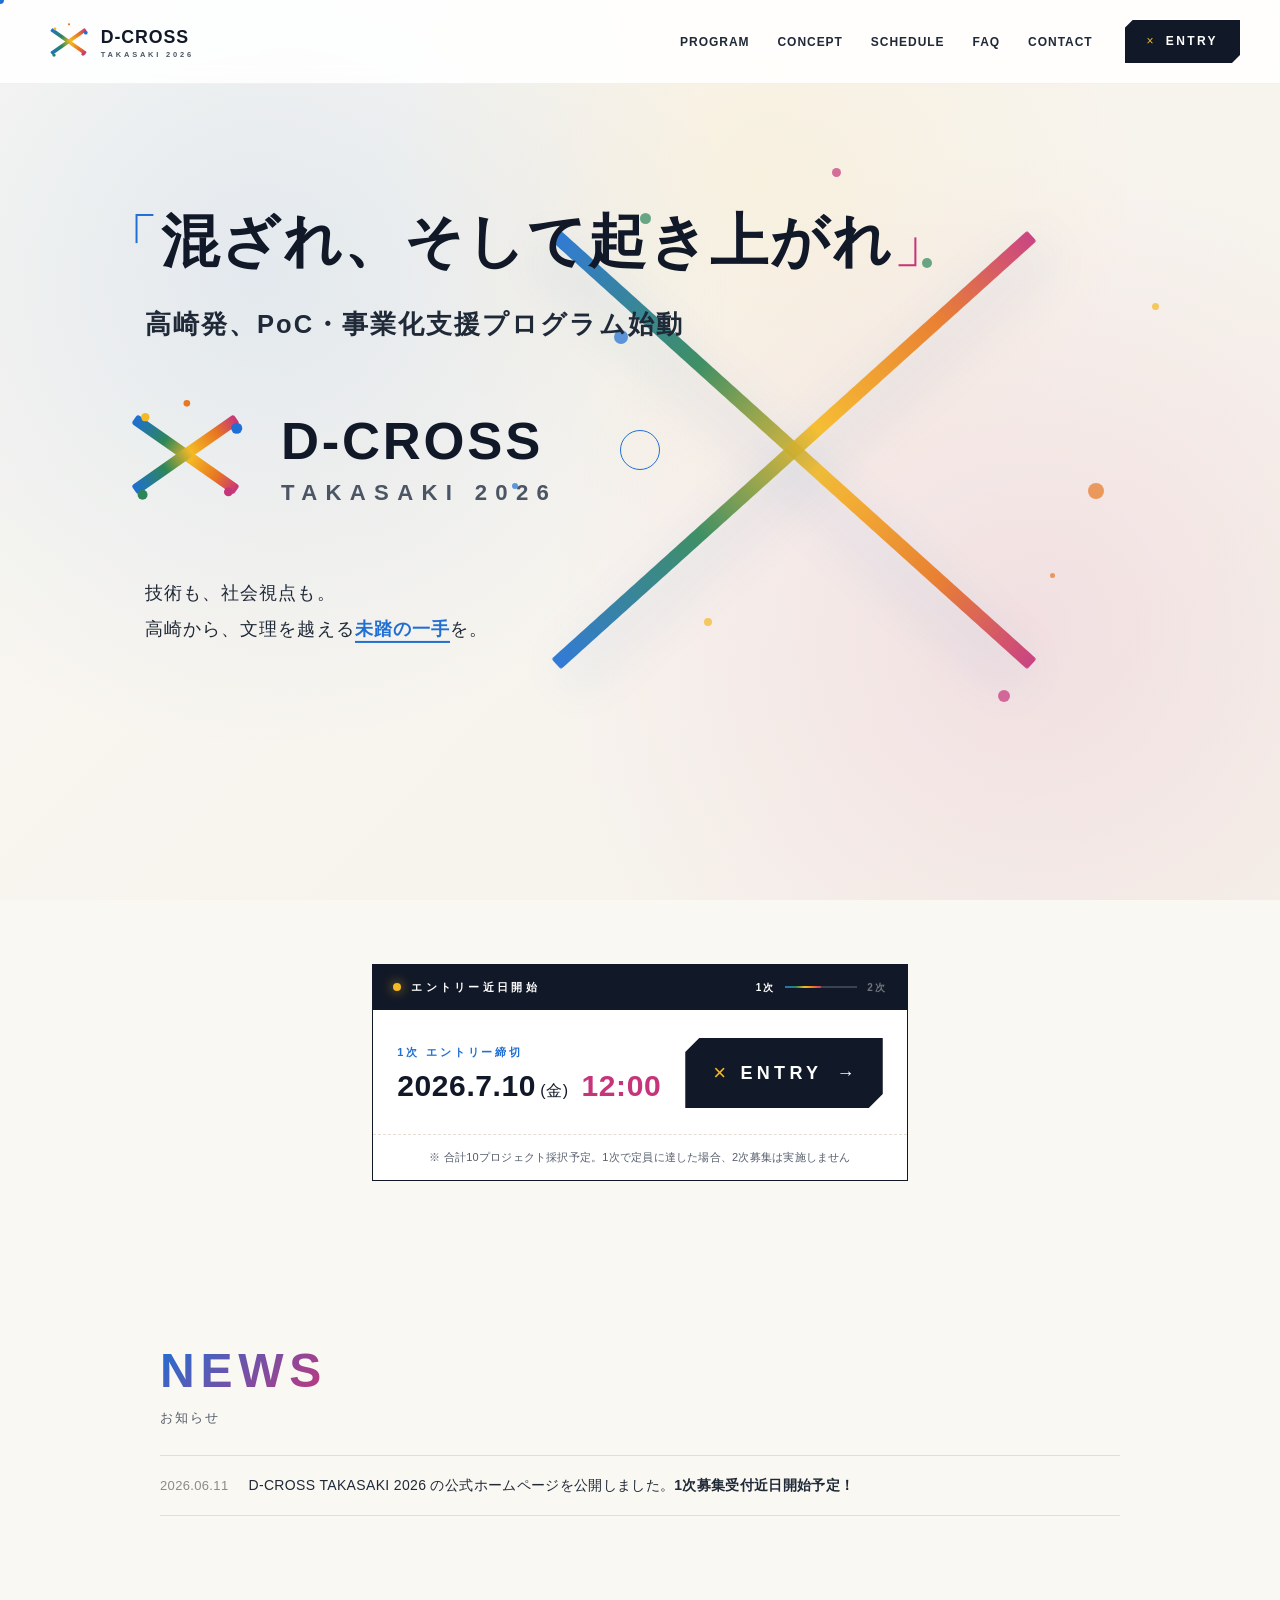
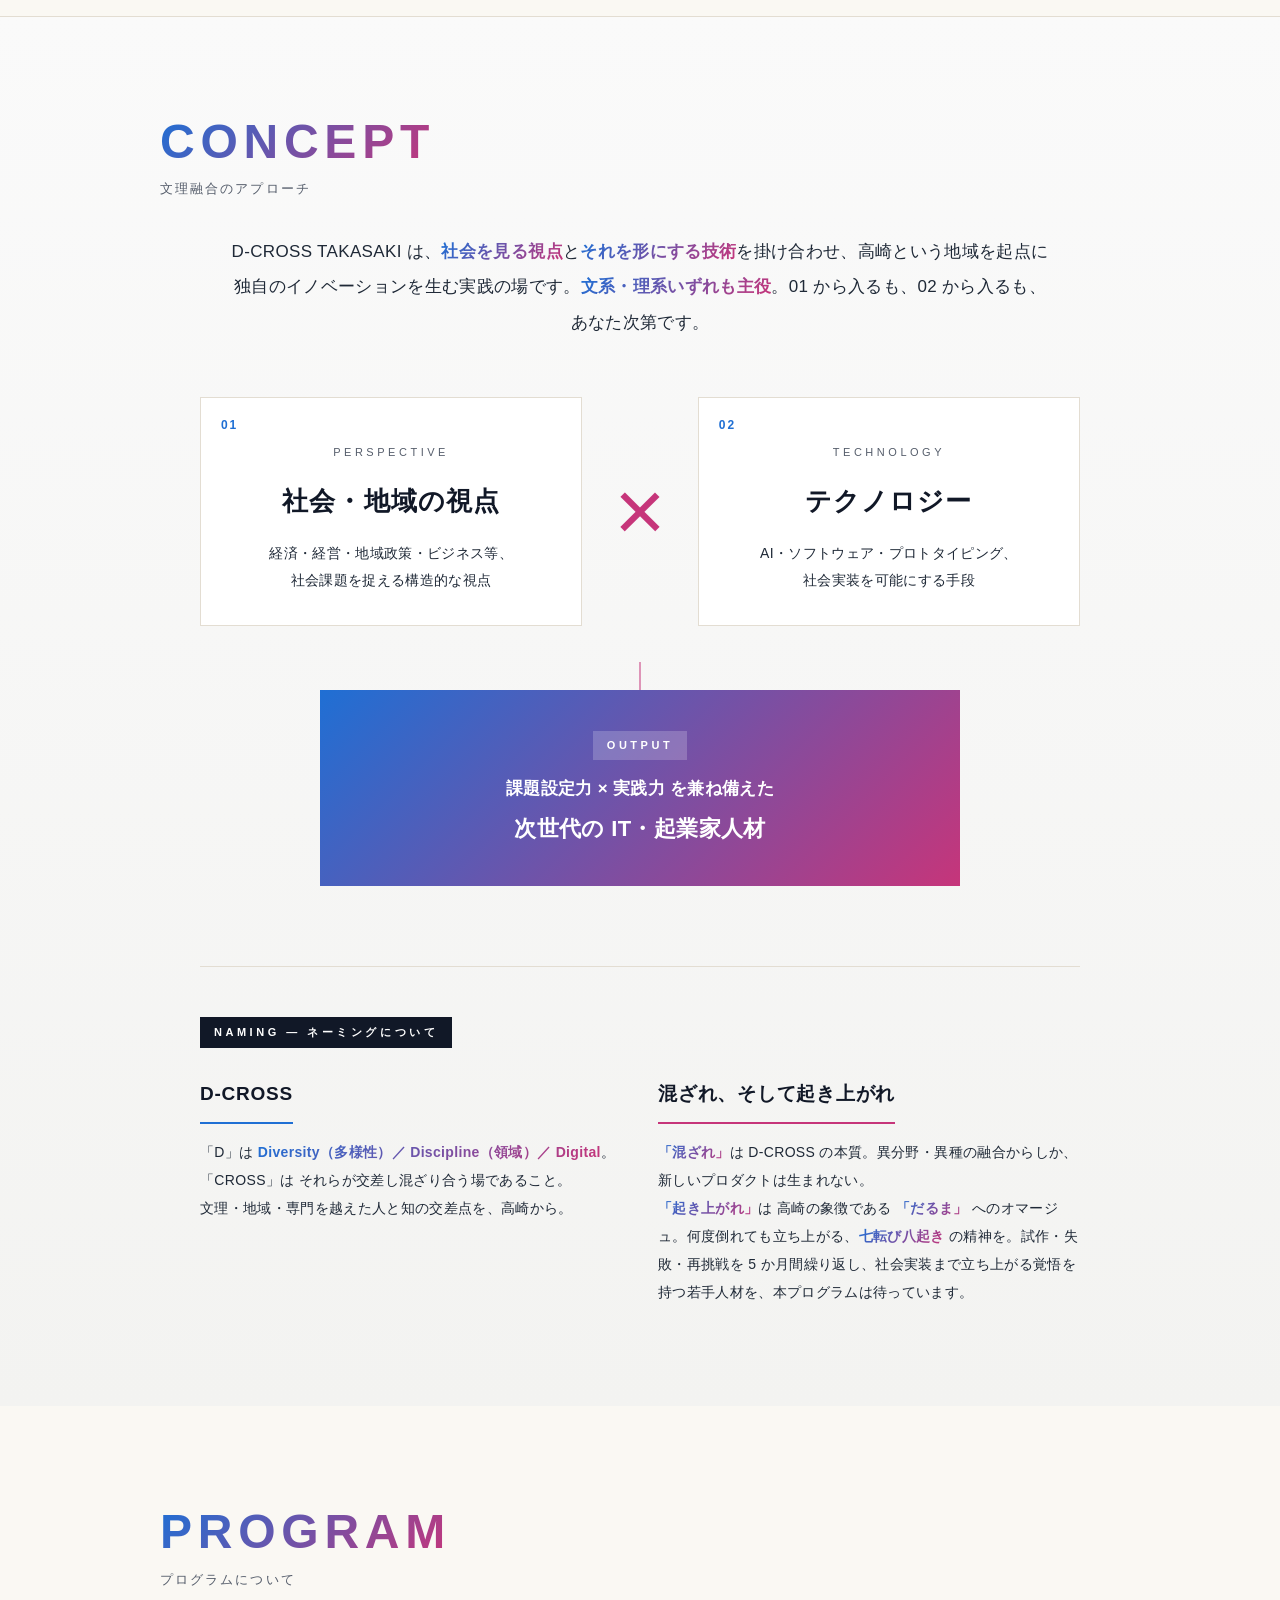
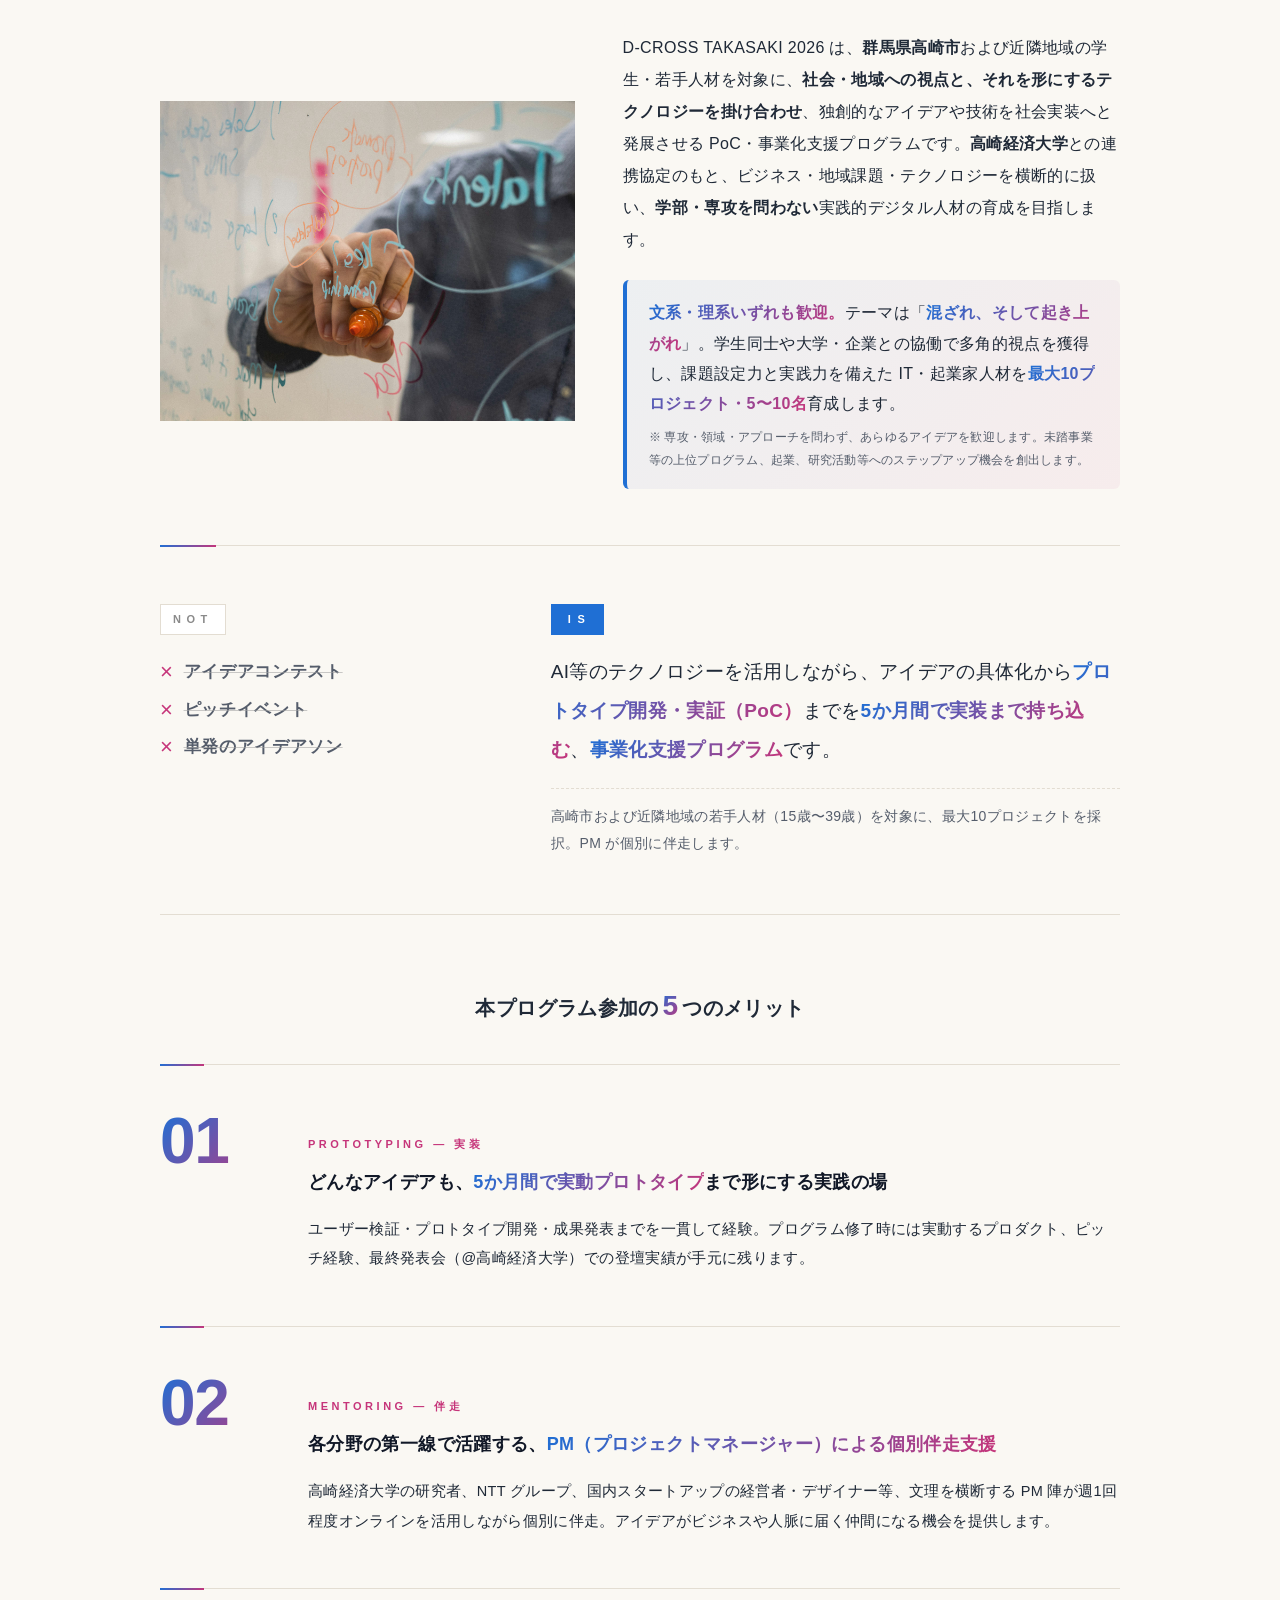
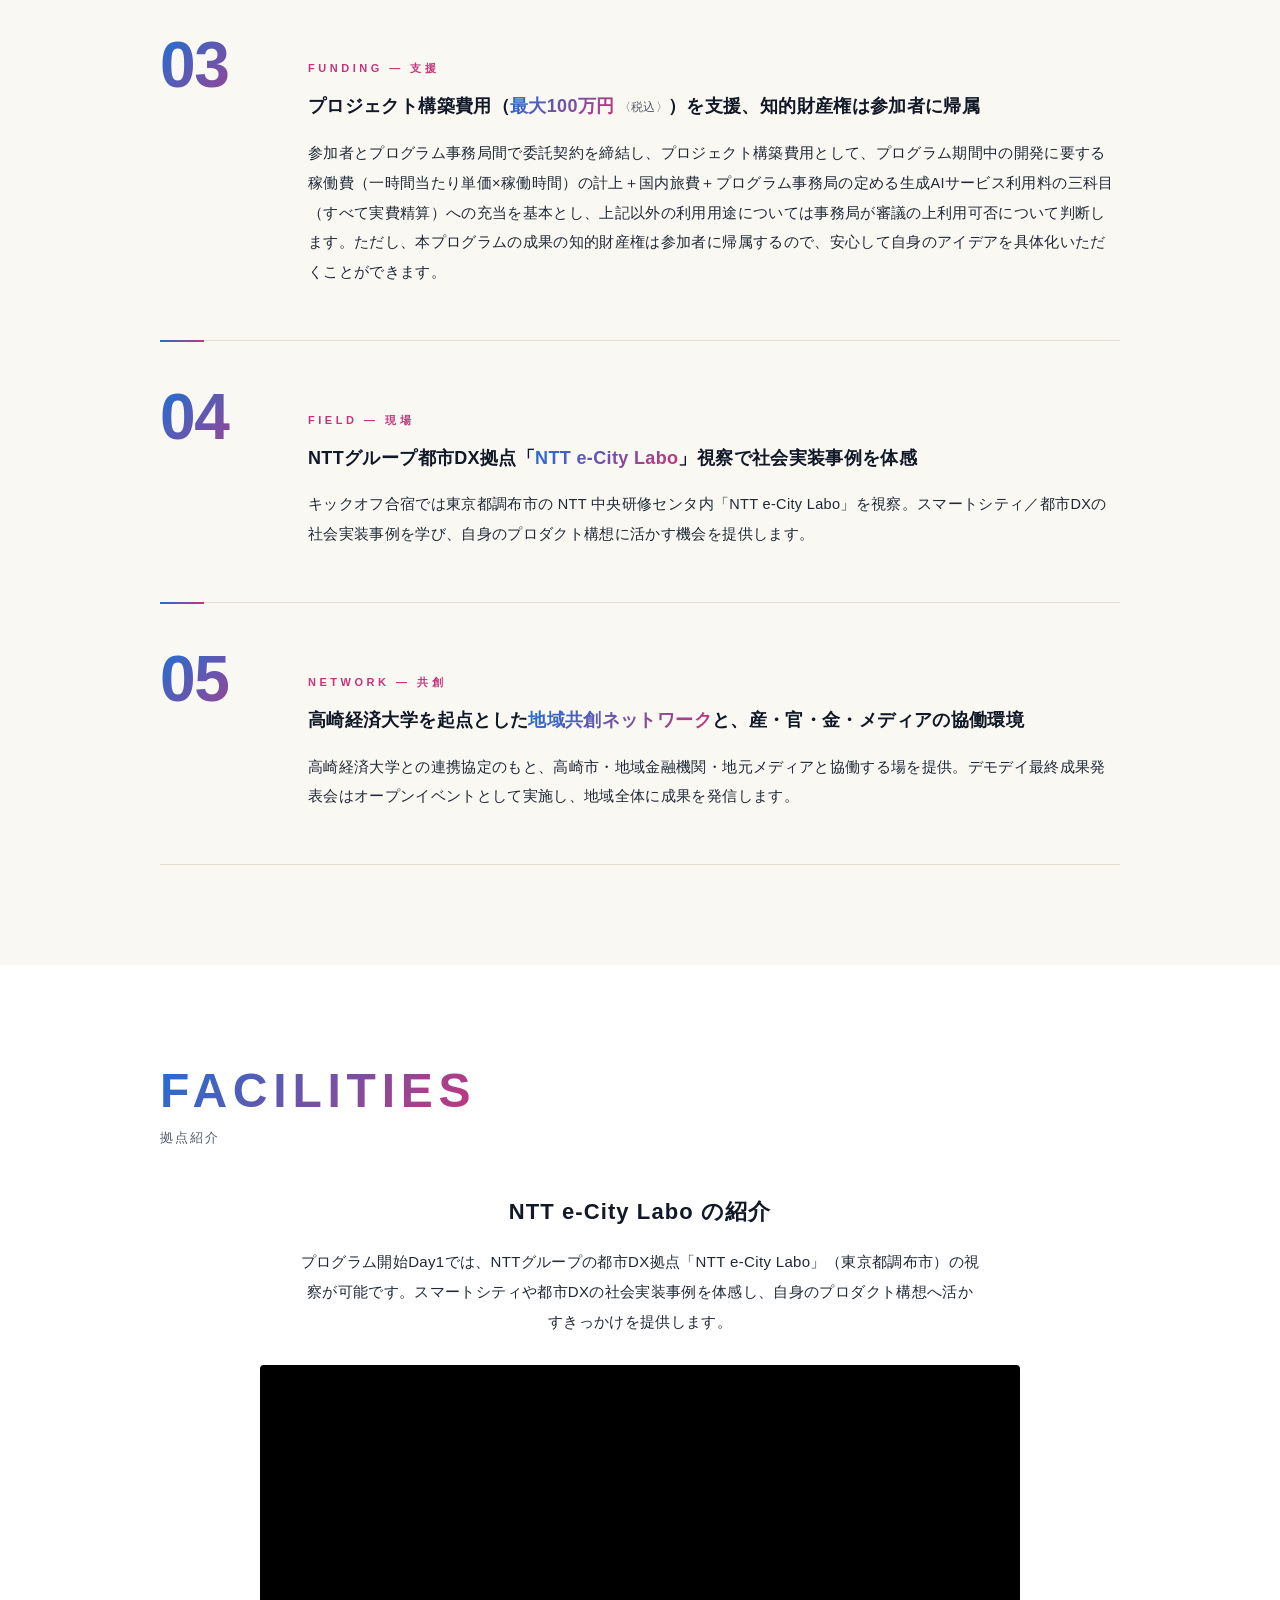
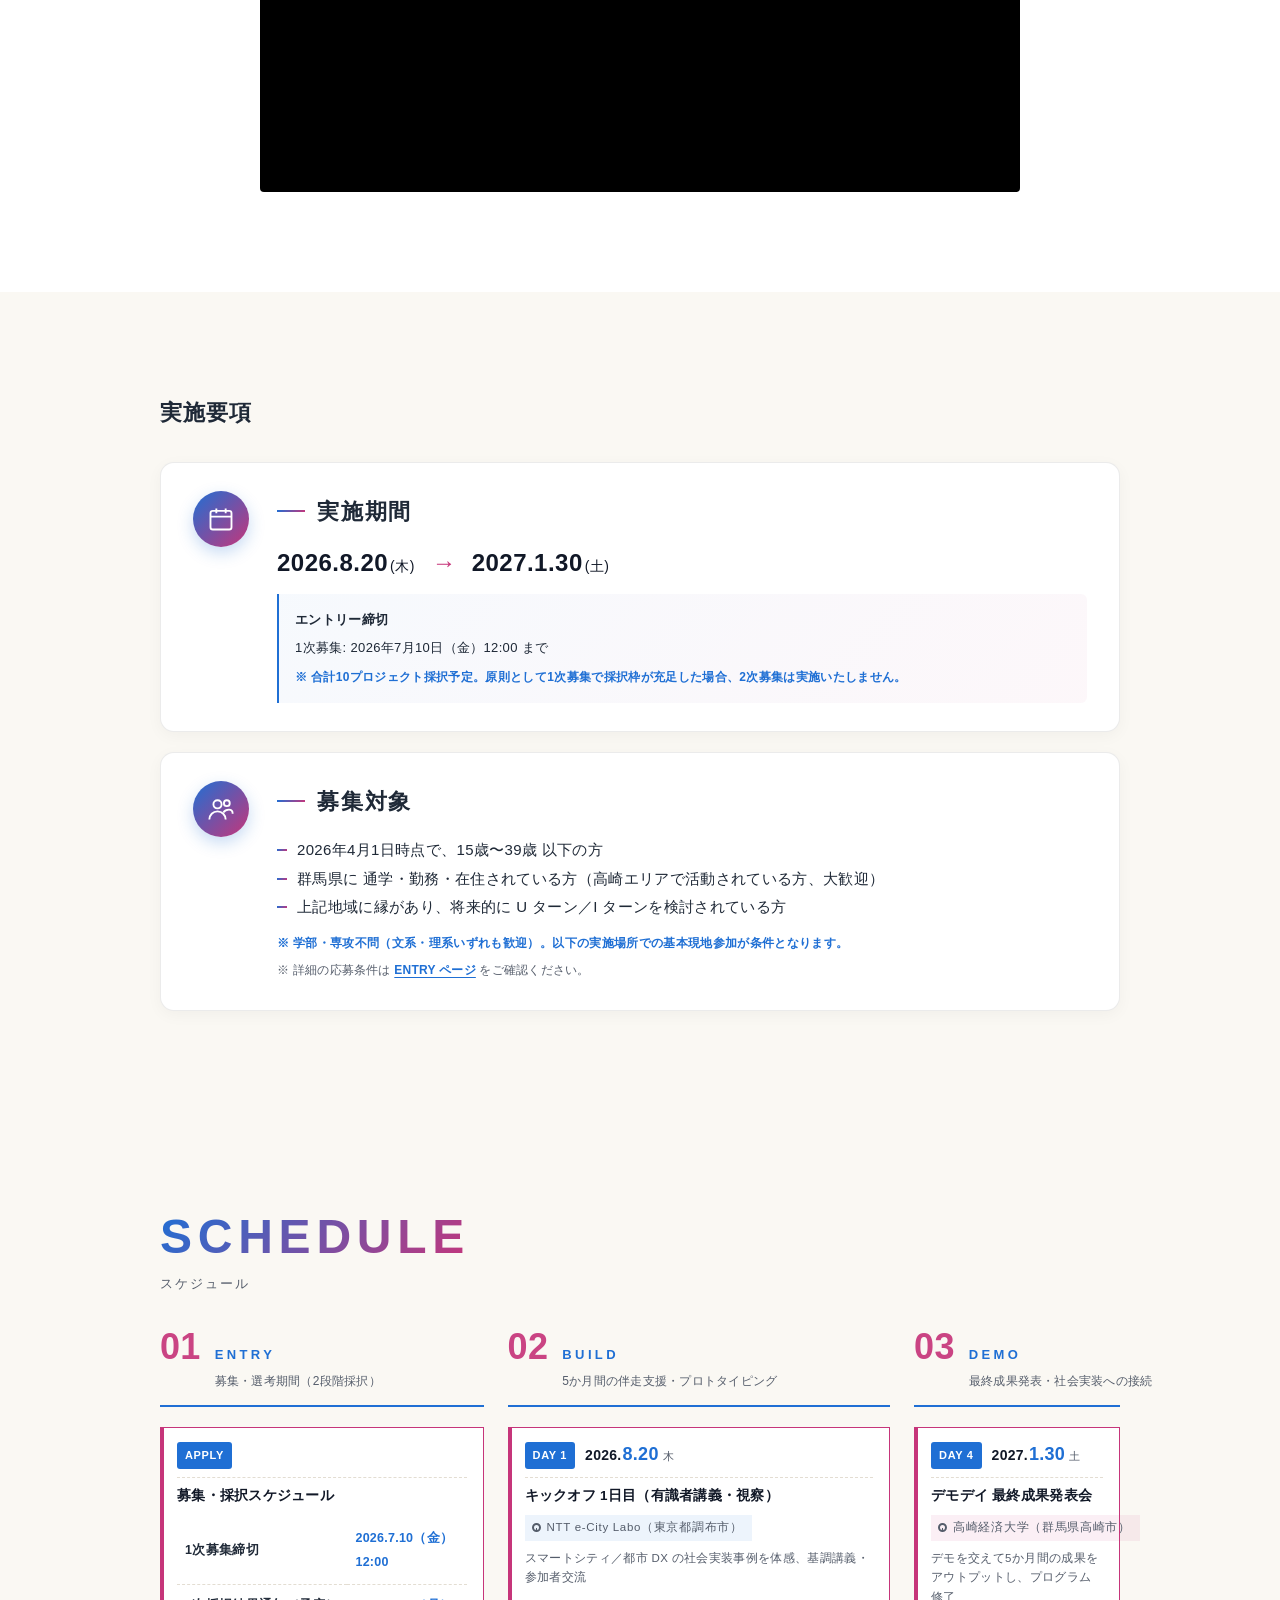
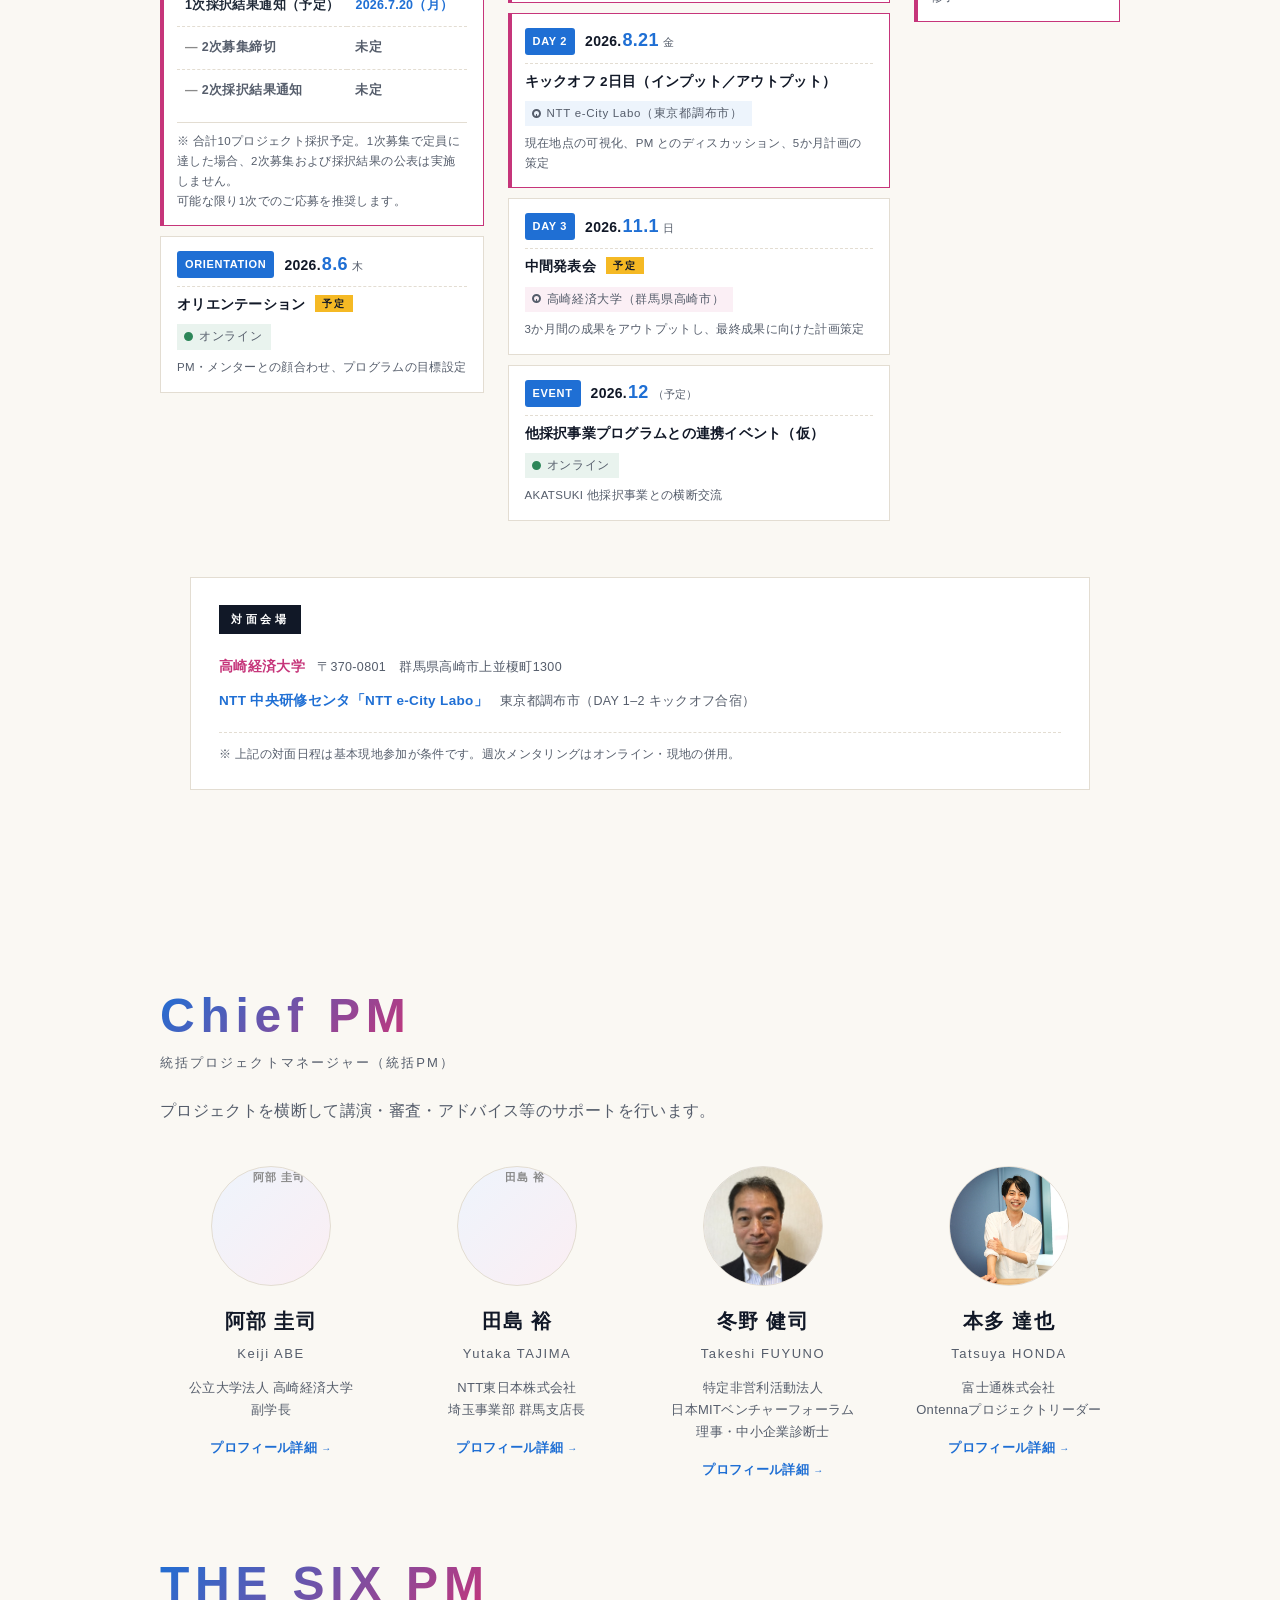
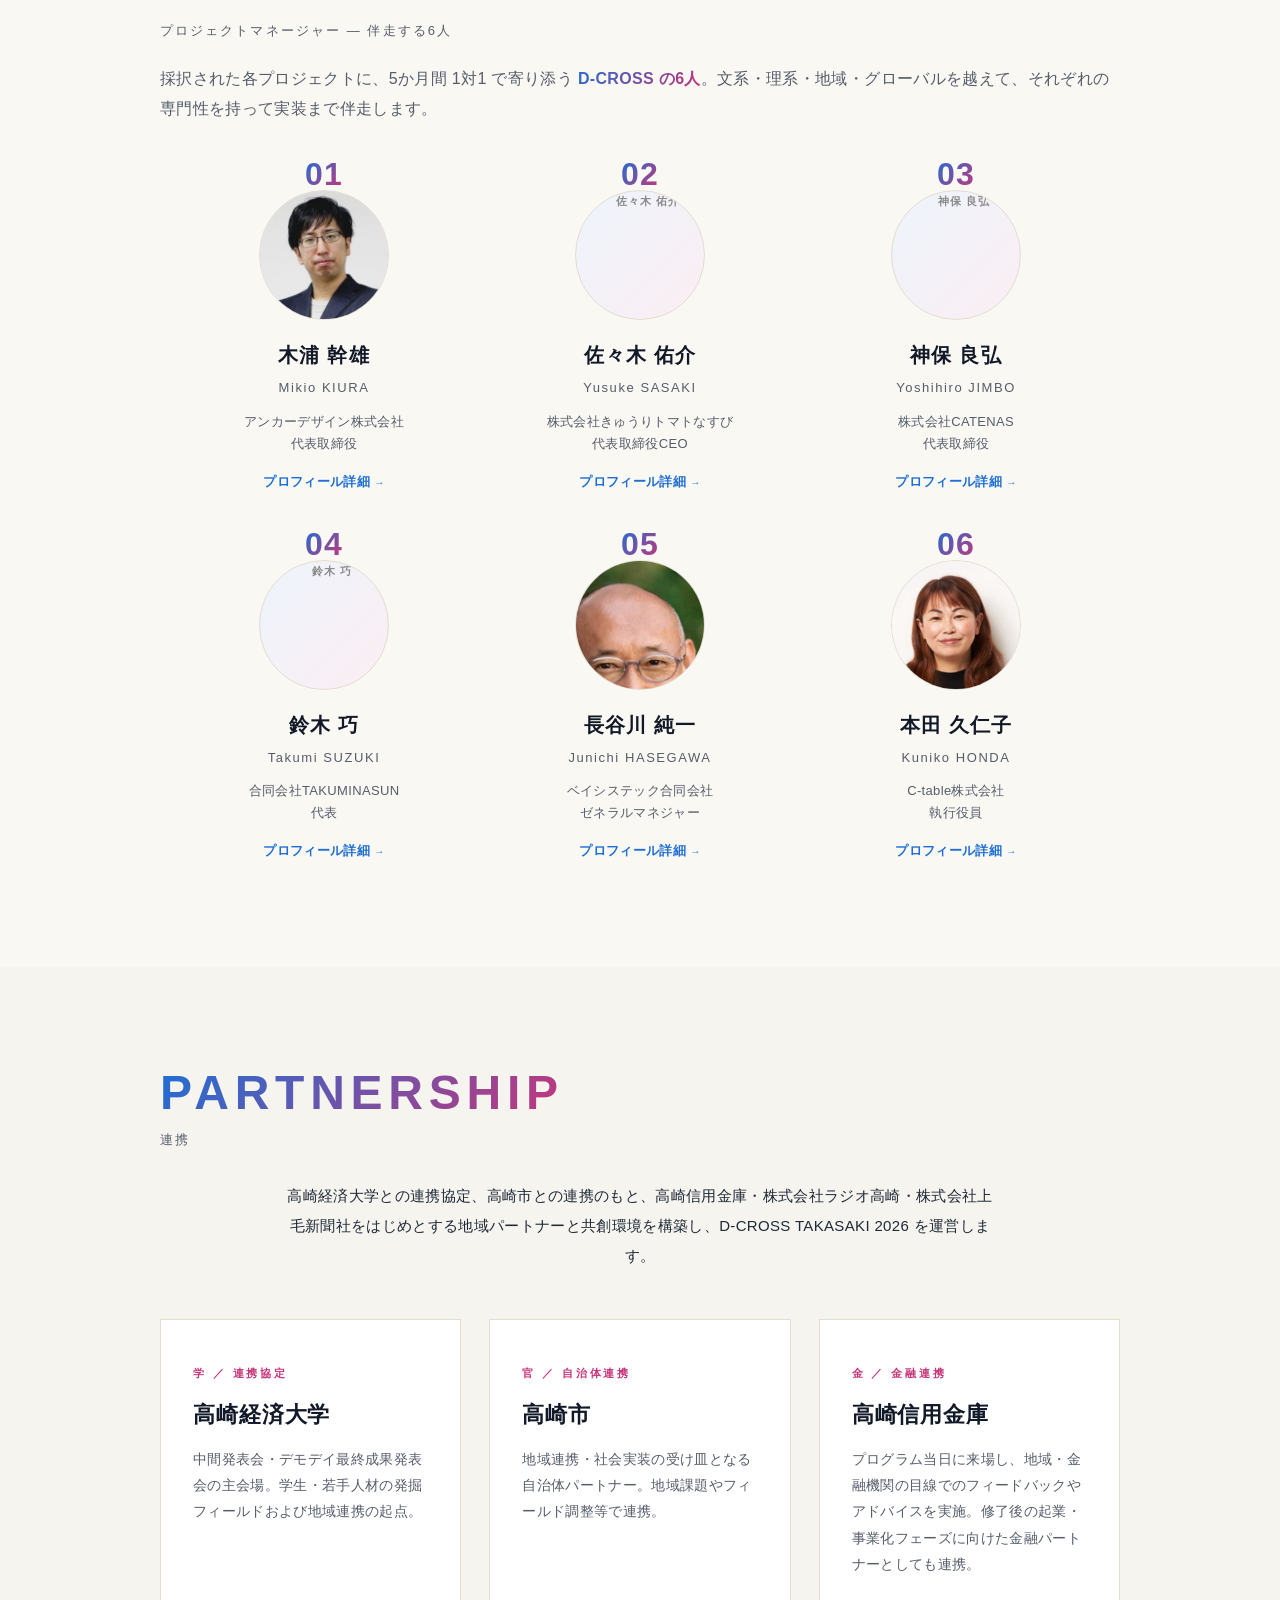
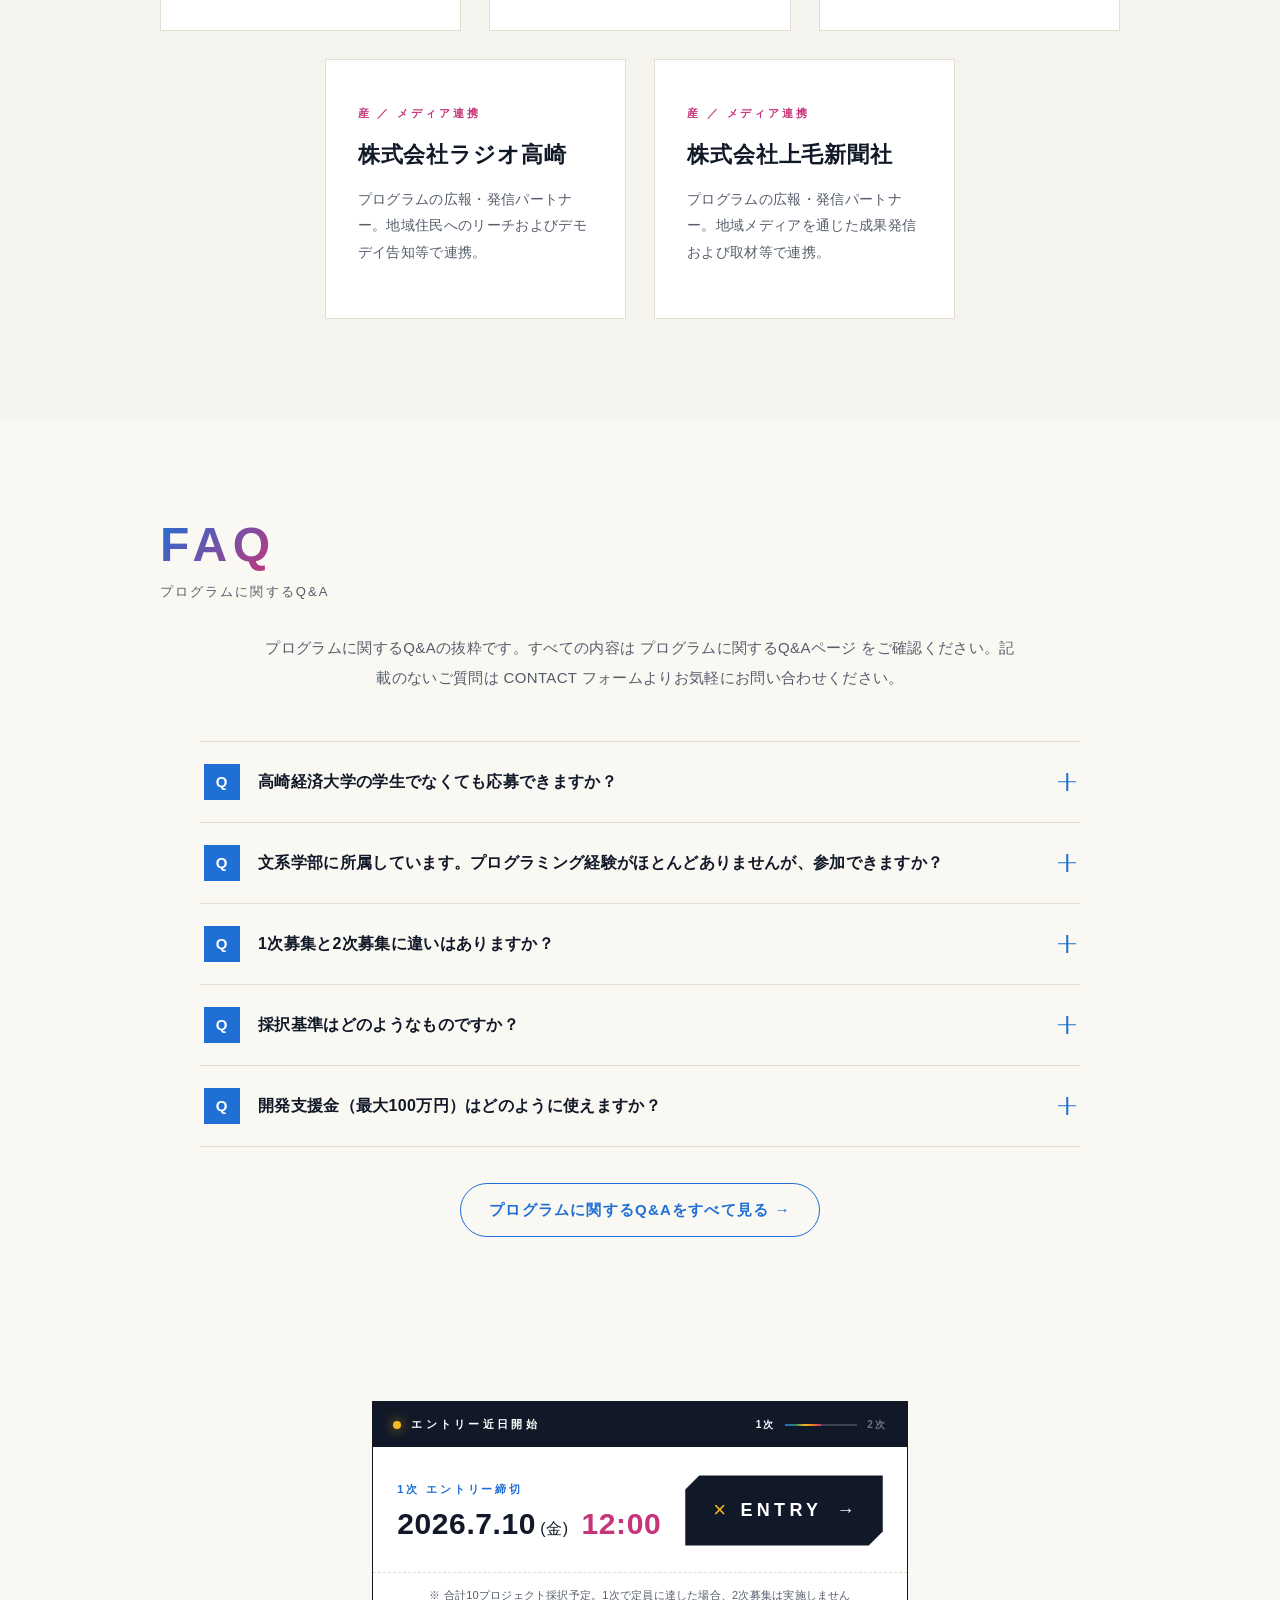
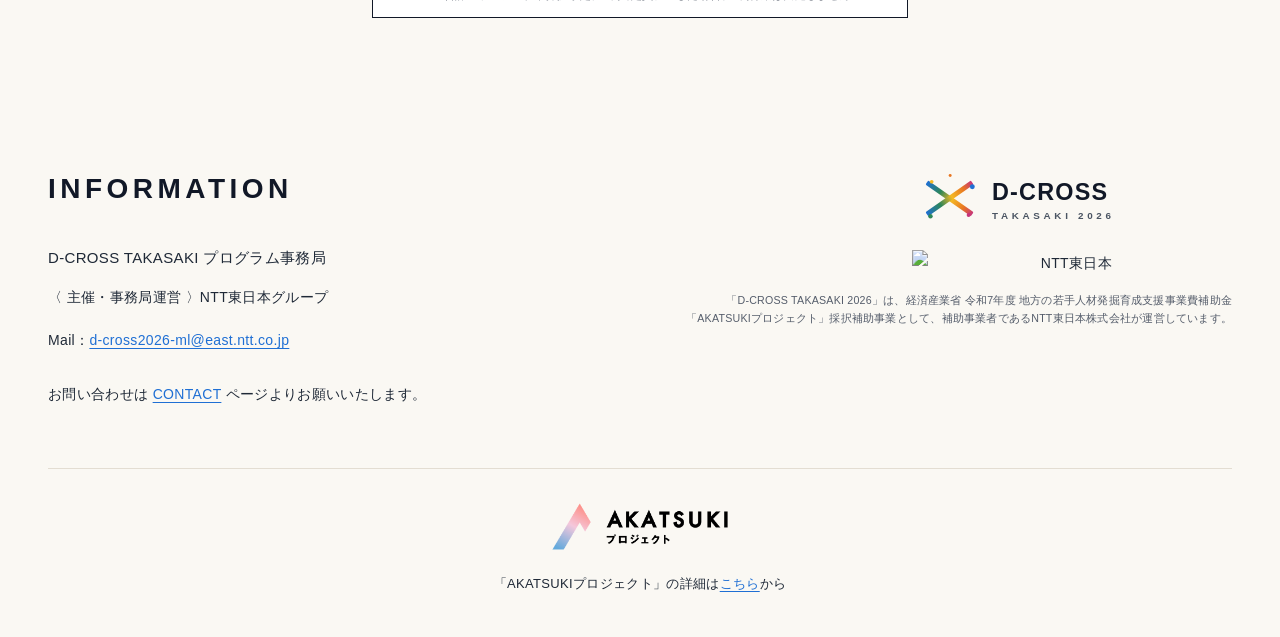
==== commit 8ac2a2a7: "PARTNERSHIP: remove 公式サイト → links from all 5 cards" ====
--- a/index.html
+++ b/index.html
@@ -686,31 +686,26 @@
         <span class="partnership-card-role">学 ／ 連携協定</span>
         <h3 class="partnership-card-name">高崎経済大学</h3>
         <p class="partnership-card-note">中間発表会・デモデイ最終成果発表会の主会場。学生・若手人材の発掘フィールドおよび地域連携の起点。</p>
-        <a href="https://www.tcue.ac.jp/" target="_blank" rel="noopener noreferrer" class="partnership-card-link">公式サイト →</a>
       </article>
       <article class="partnership-card">
         <span class="partnership-card-role">官 ／ 自治体連携</span>
         <h3 class="partnership-card-name">高崎市</h3>
         <p class="partnership-card-note">地域連携・社会実装の受け皿となる自治体パートナー。地域課題やフィールド調整等で連携。</p>
-        <a href="https://www.city.takasaki.gunma.jp/" target="_blank" rel="noopener noreferrer" class="partnership-card-link">公式サイト →</a>
       </article>
       <article class="partnership-card">
         <span class="partnership-card-role">金 ／ 金融連携</span>
         <h3 class="partnership-card-name">高崎信用金庫</h3>
         <p class="partnership-card-note">プログラム当日に来場し、地域・金融機関の目線でのフィードバックやアドバイスを実施。修了後の起業・事業化フェーズに向けた金融パートナーとしても連携。</p>
-        <a href="https://www.shinkin.co.jp/takasaki/index.shtml" target="_blank" rel="noopener noreferrer" class="partnership-card-link">公式サイト →</a>
       </article>
       <article class="partnership-card">
         <span class="partnership-card-role">産 ／ メディア連携</span>
         <h3 class="partnership-card-name">株式会社ラジオ高崎</h3>
         <p class="partnership-card-note">プログラムの広報・発信パートナー。地域住民へのリーチおよびデモデイ告知等で連携。</p>
-        <a href="https://www.takasaki.fm/" target="_blank" rel="noopener noreferrer" class="partnership-card-link">公式サイト →</a>
       </article>
       <article class="partnership-card">
         <span class="partnership-card-role">産 ／ メディア連携</span>
         <h3 class="partnership-card-name">株式会社上毛新聞社</h3>
         <p class="partnership-card-note">プログラムの広報・発信パートナー。地域メディアを通じた成果発信および取材等で連携。</p>
-        <a href="https://www.jomo-news.co.jp/" target="_blank" rel="noopener noreferrer" class="partnership-card-link">公式サイト →</a>
       </article>
     </div>
   </div>
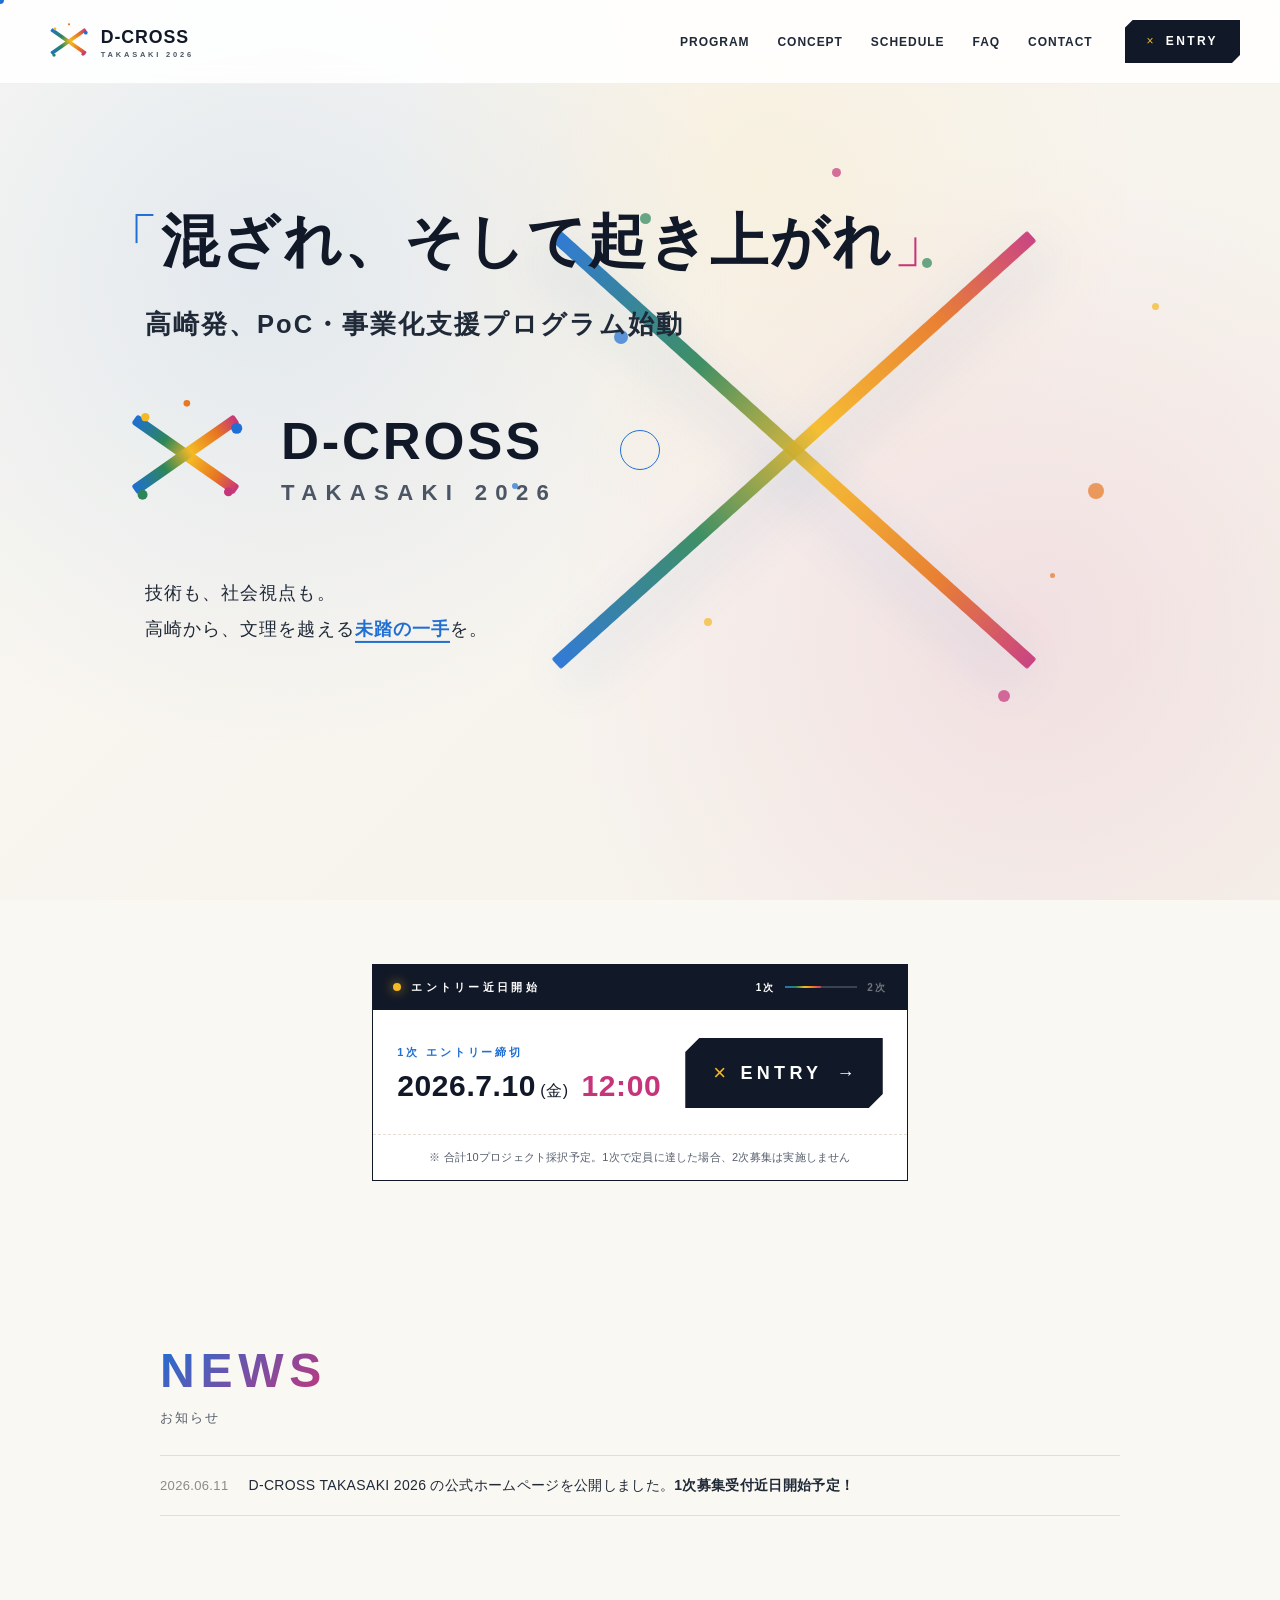
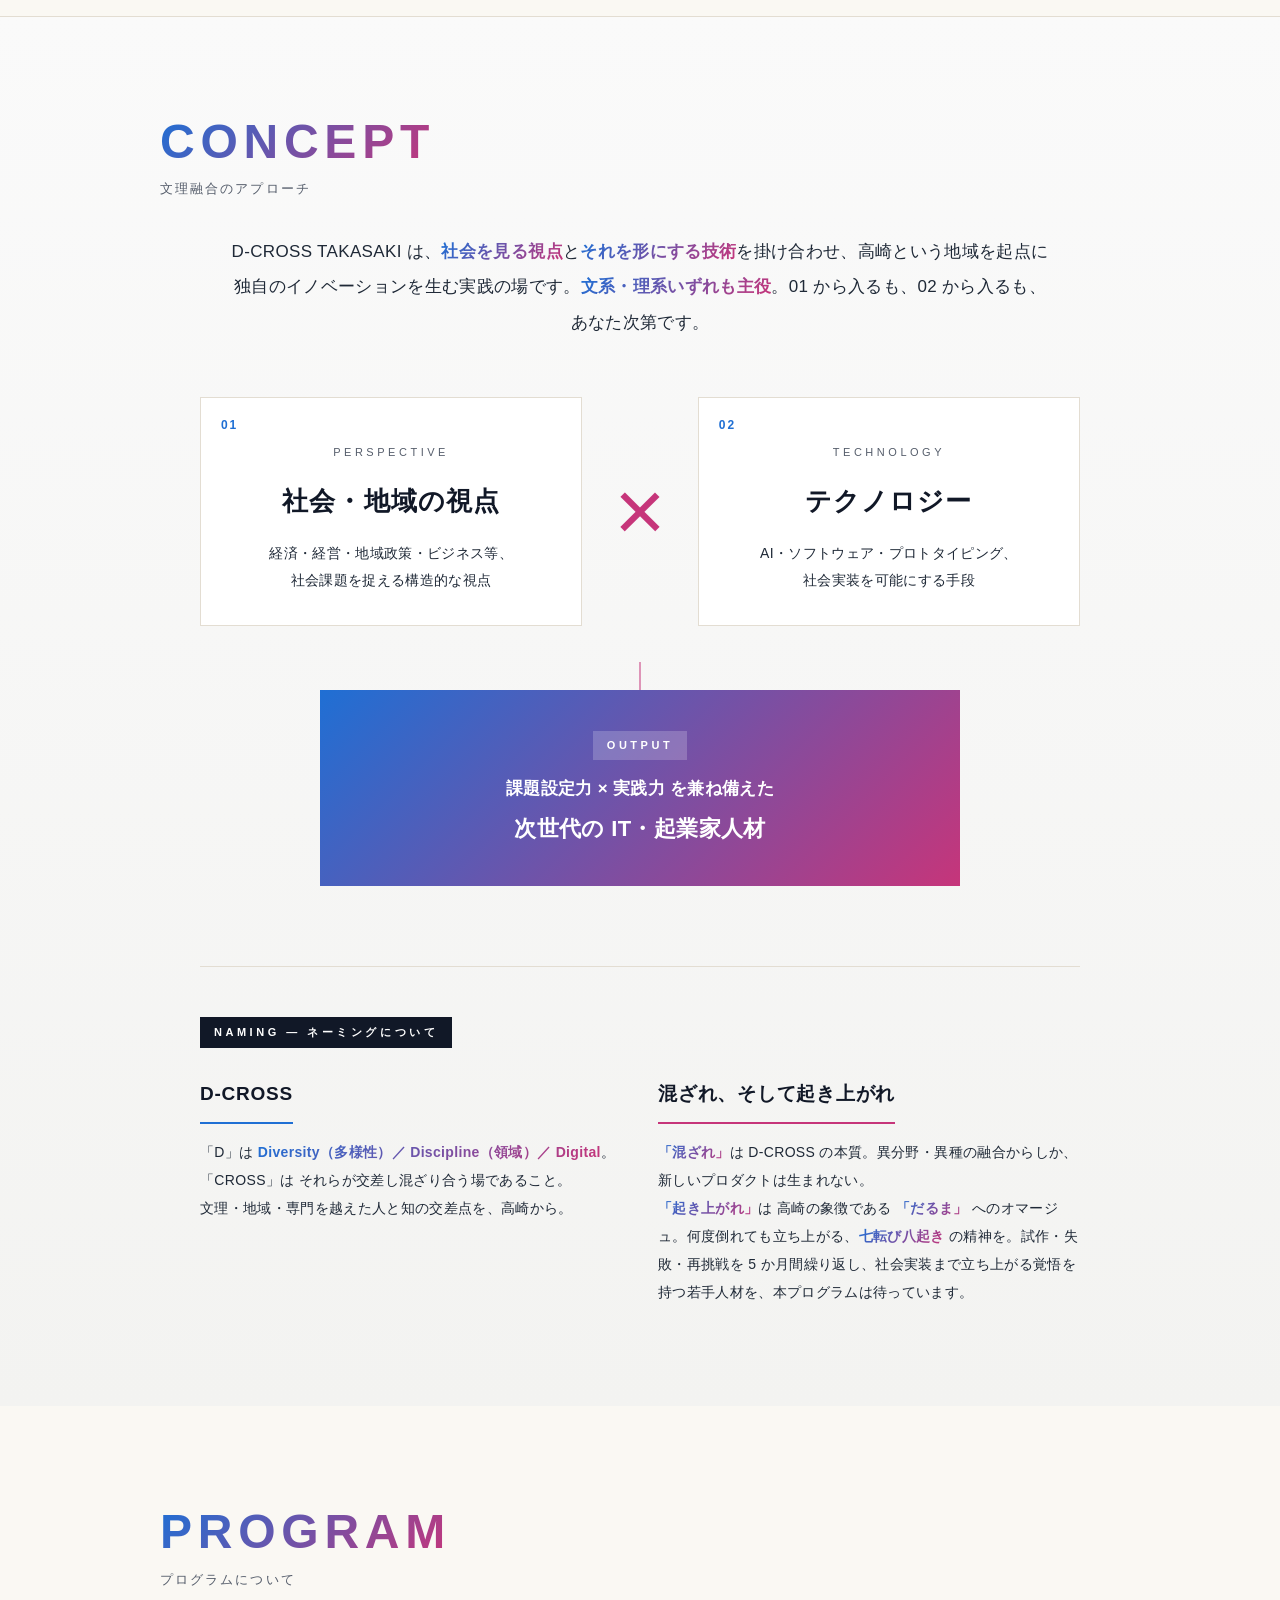
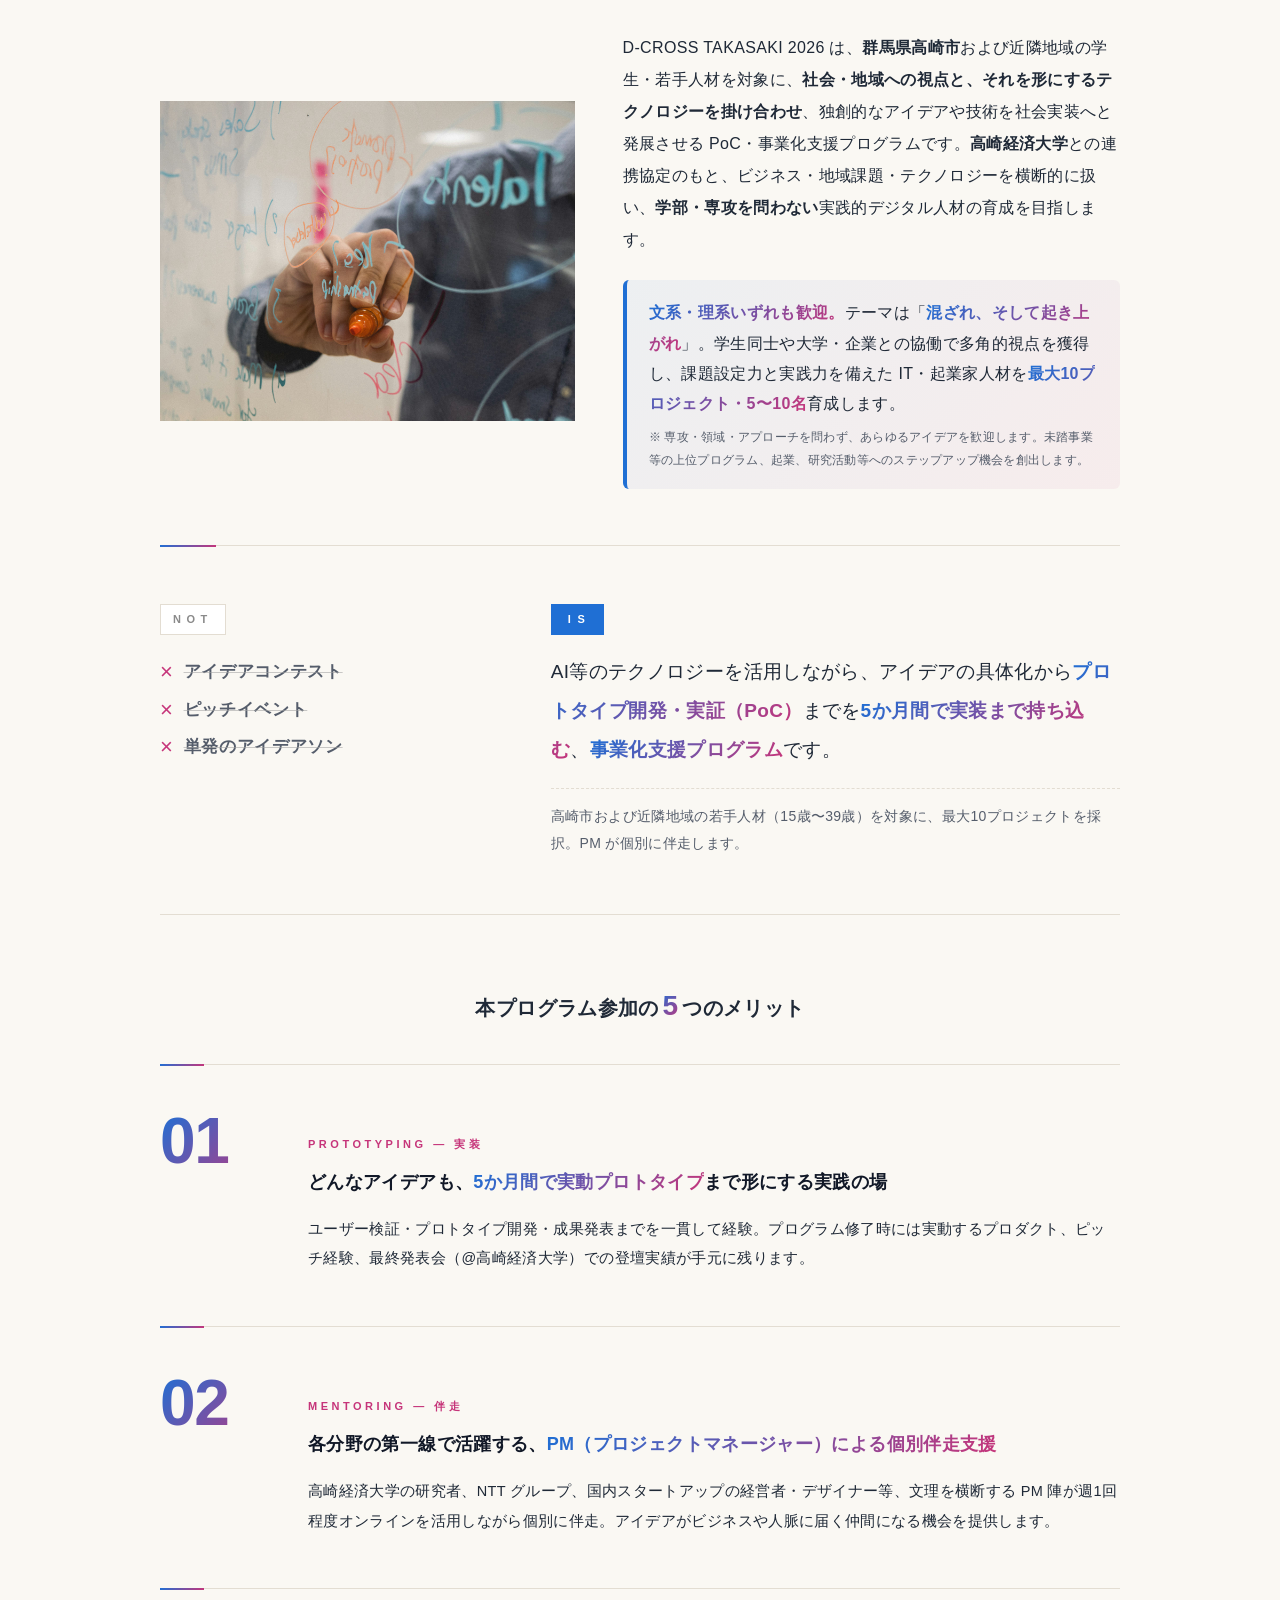
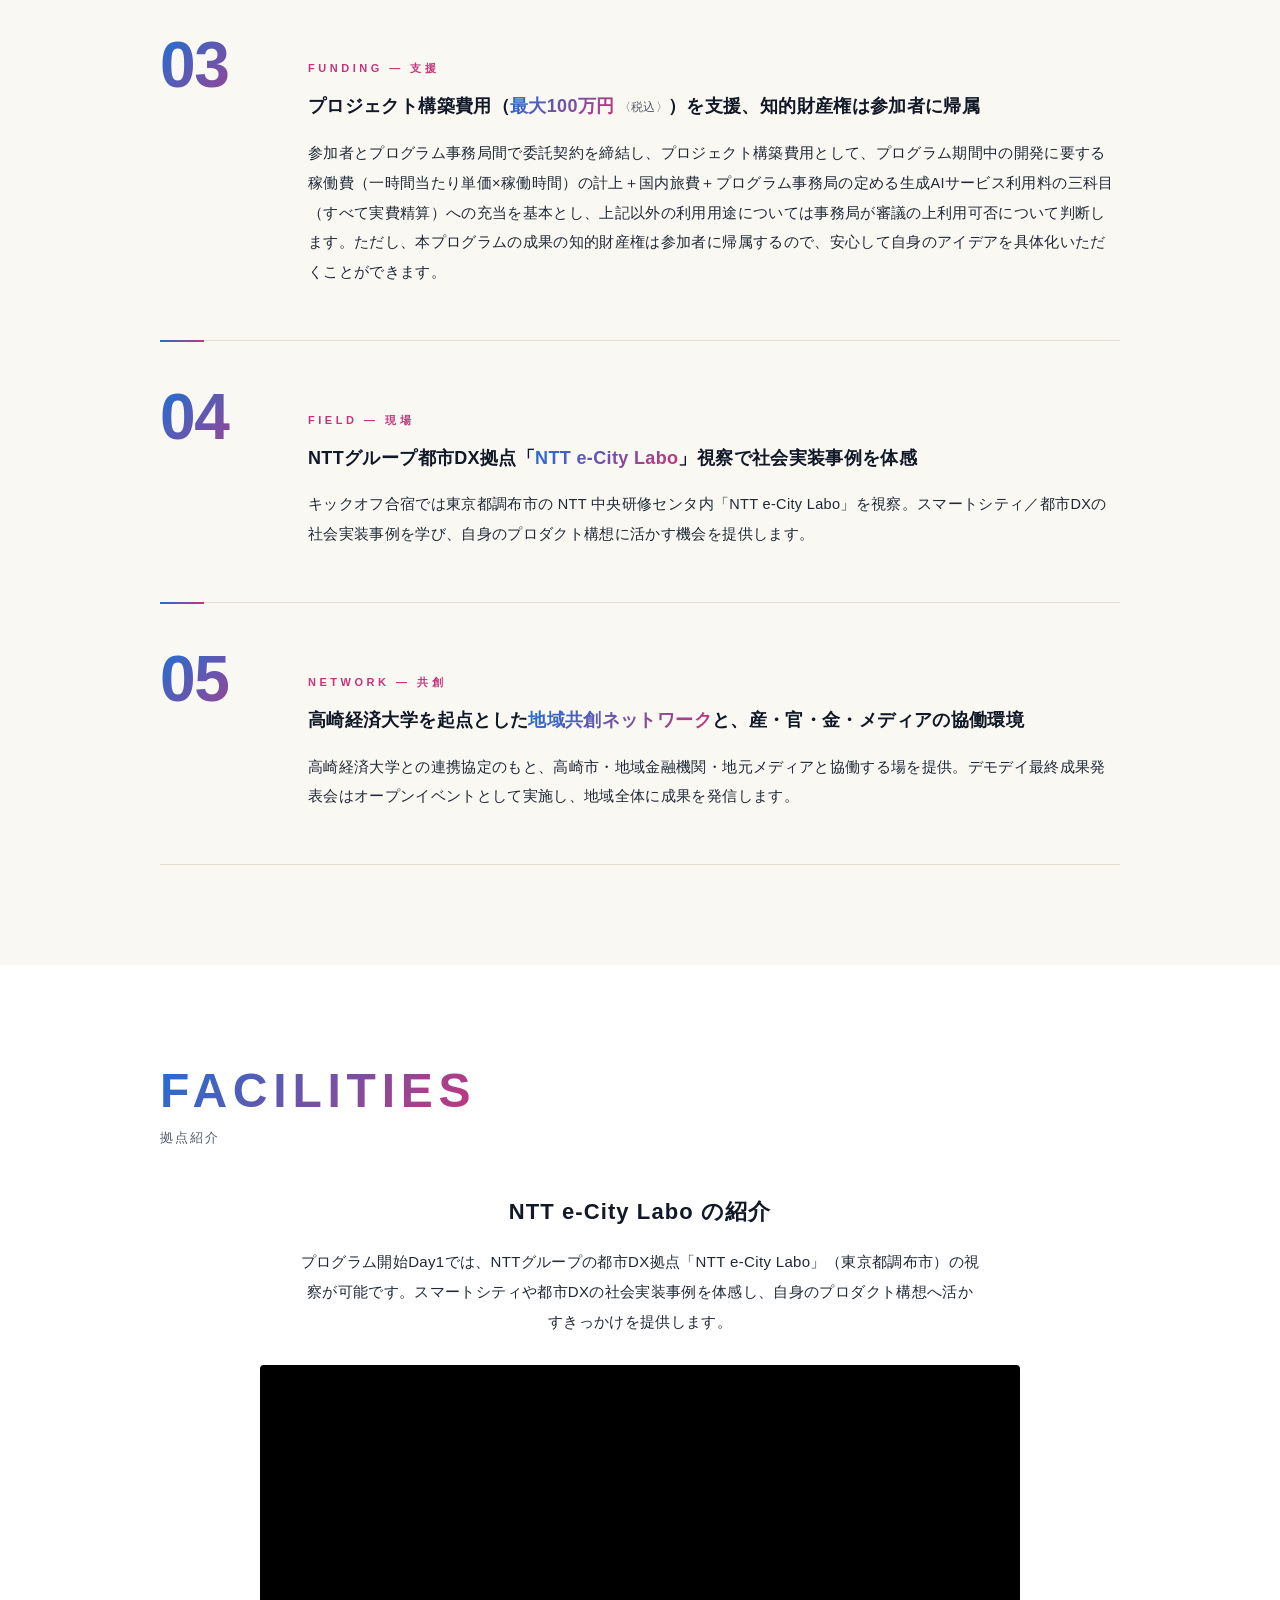
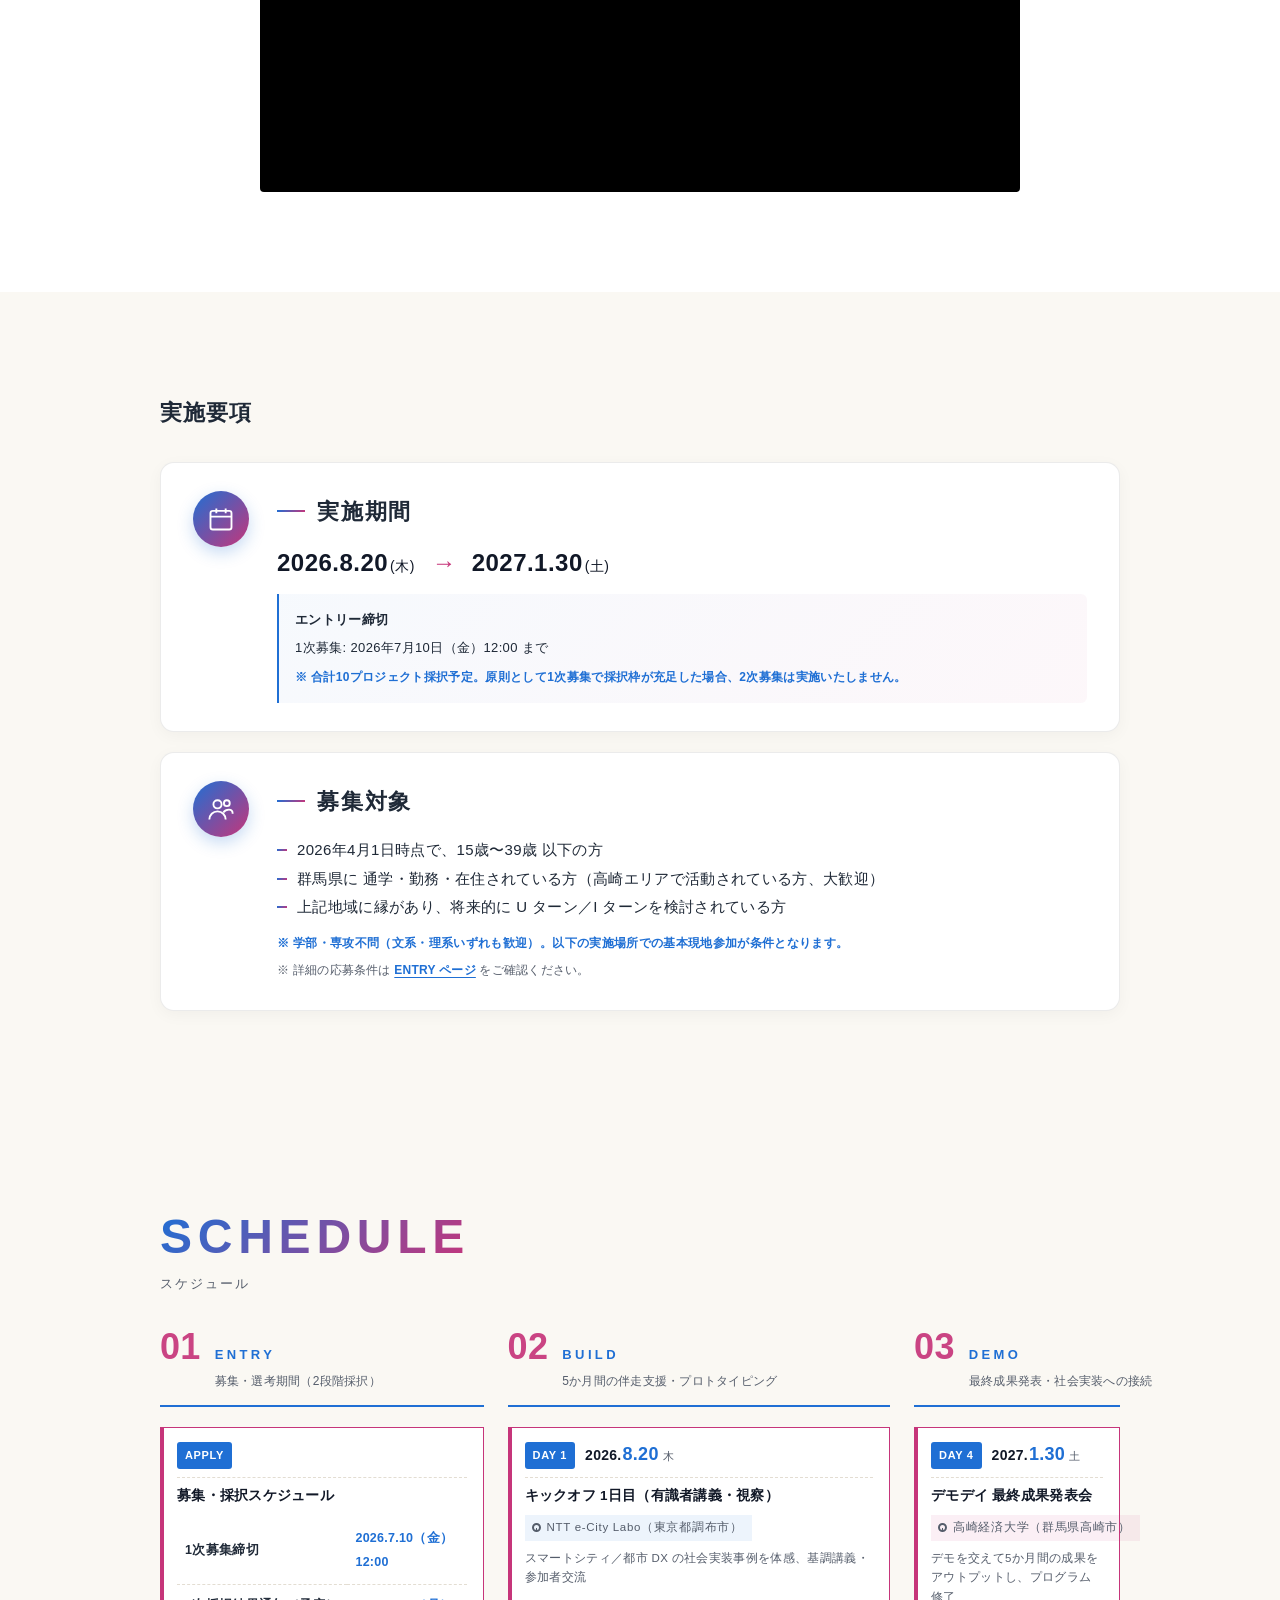
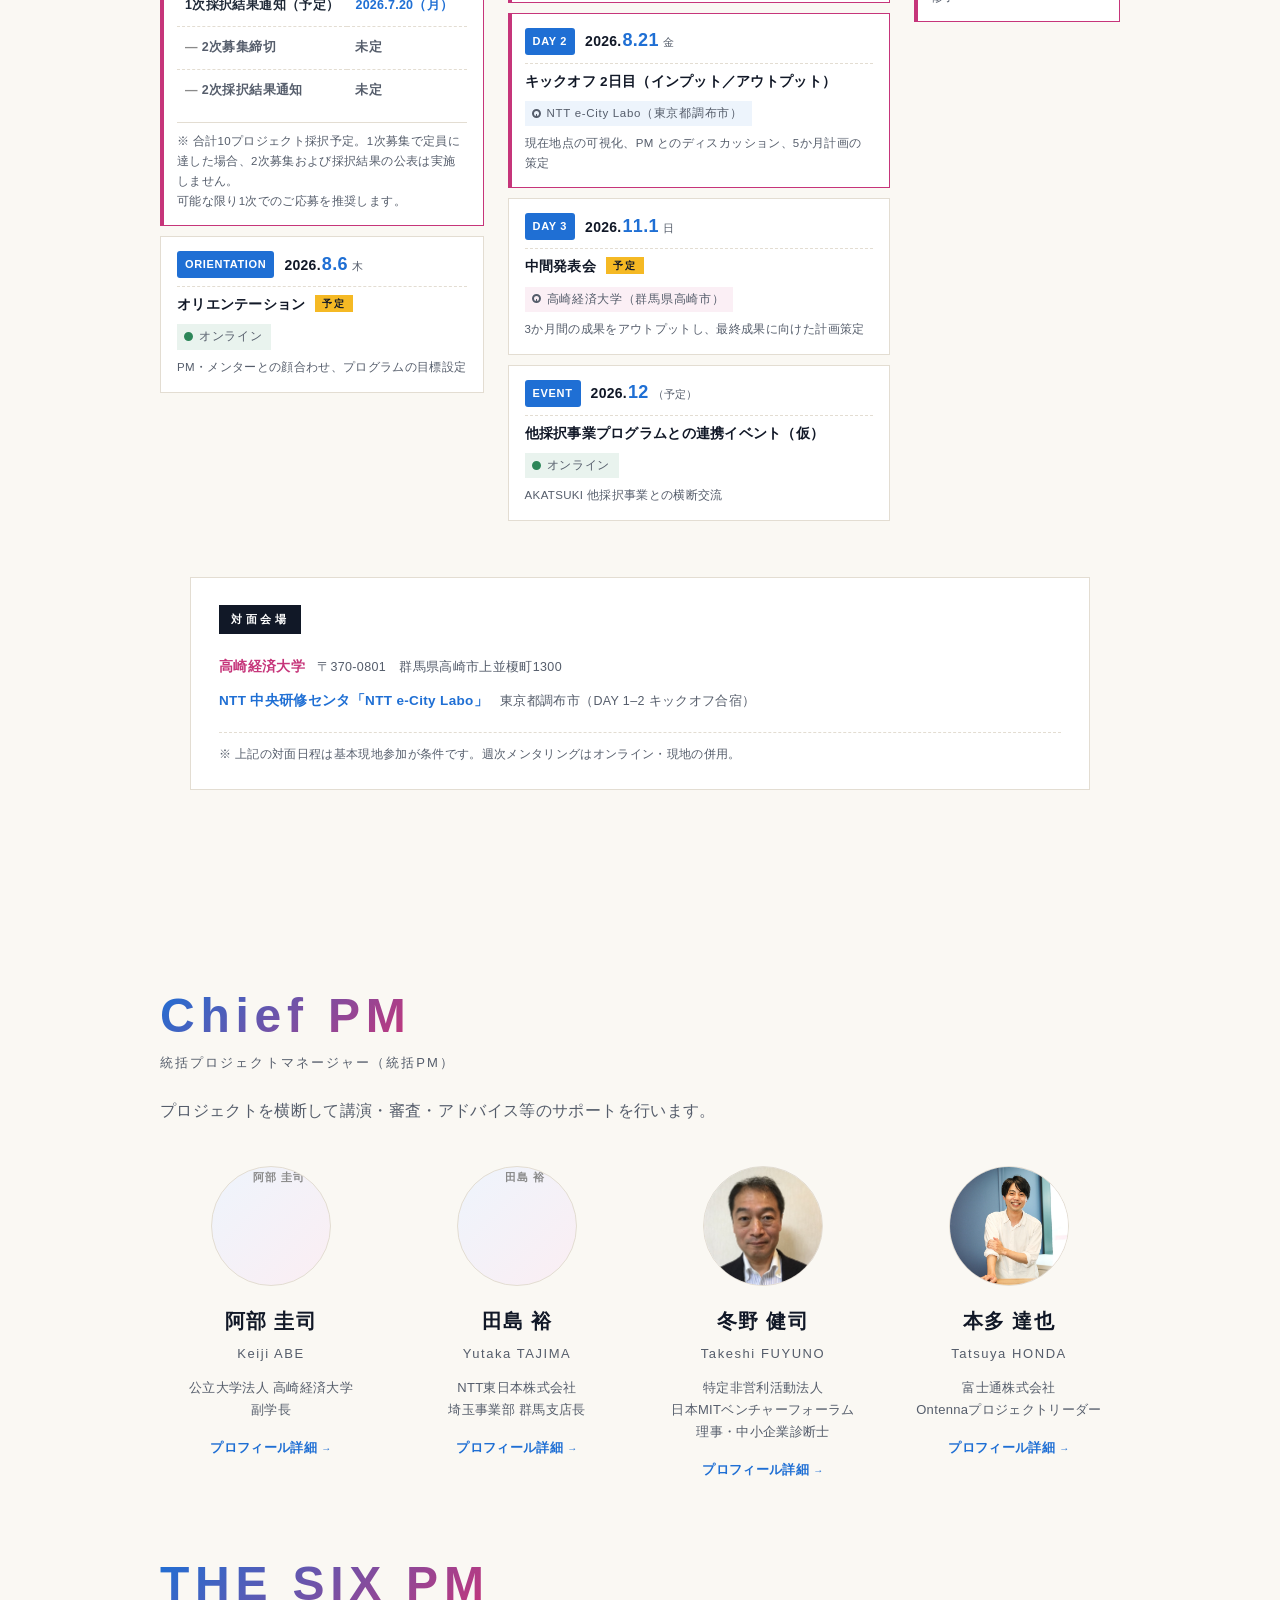
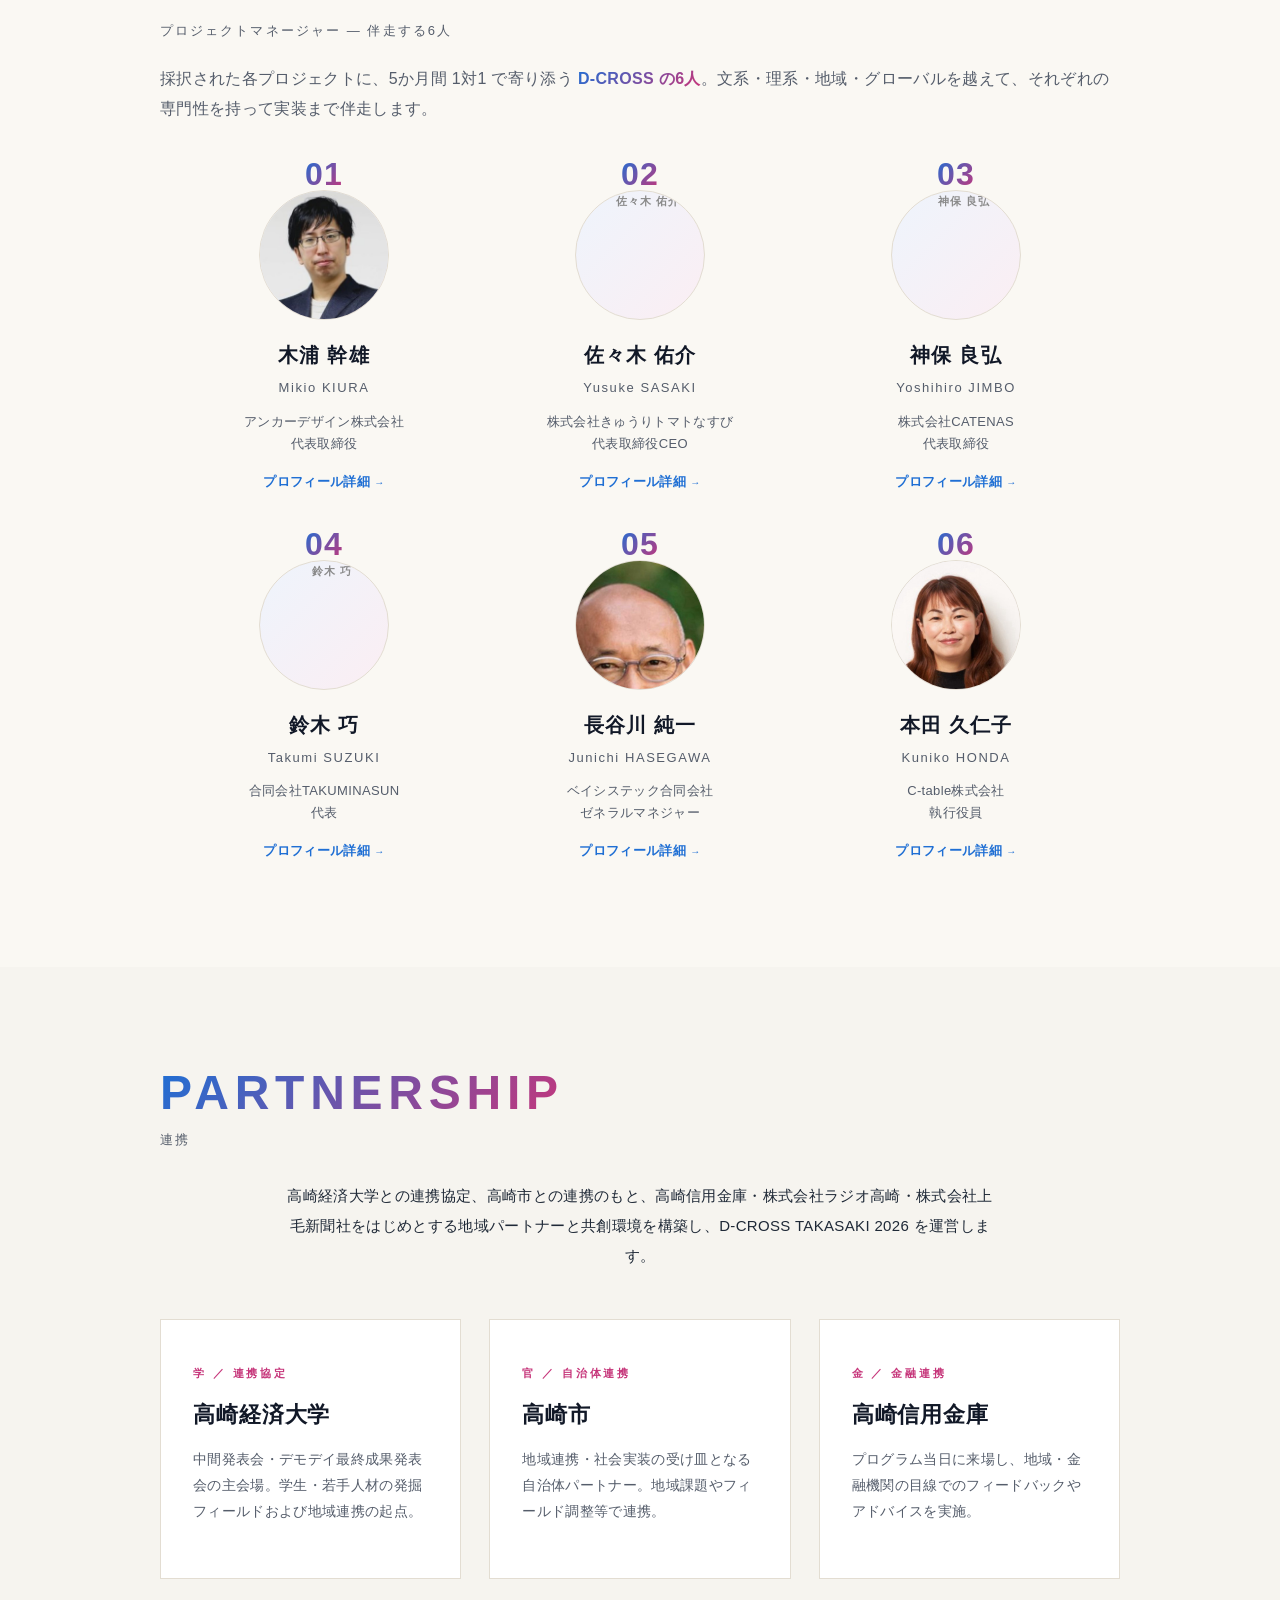
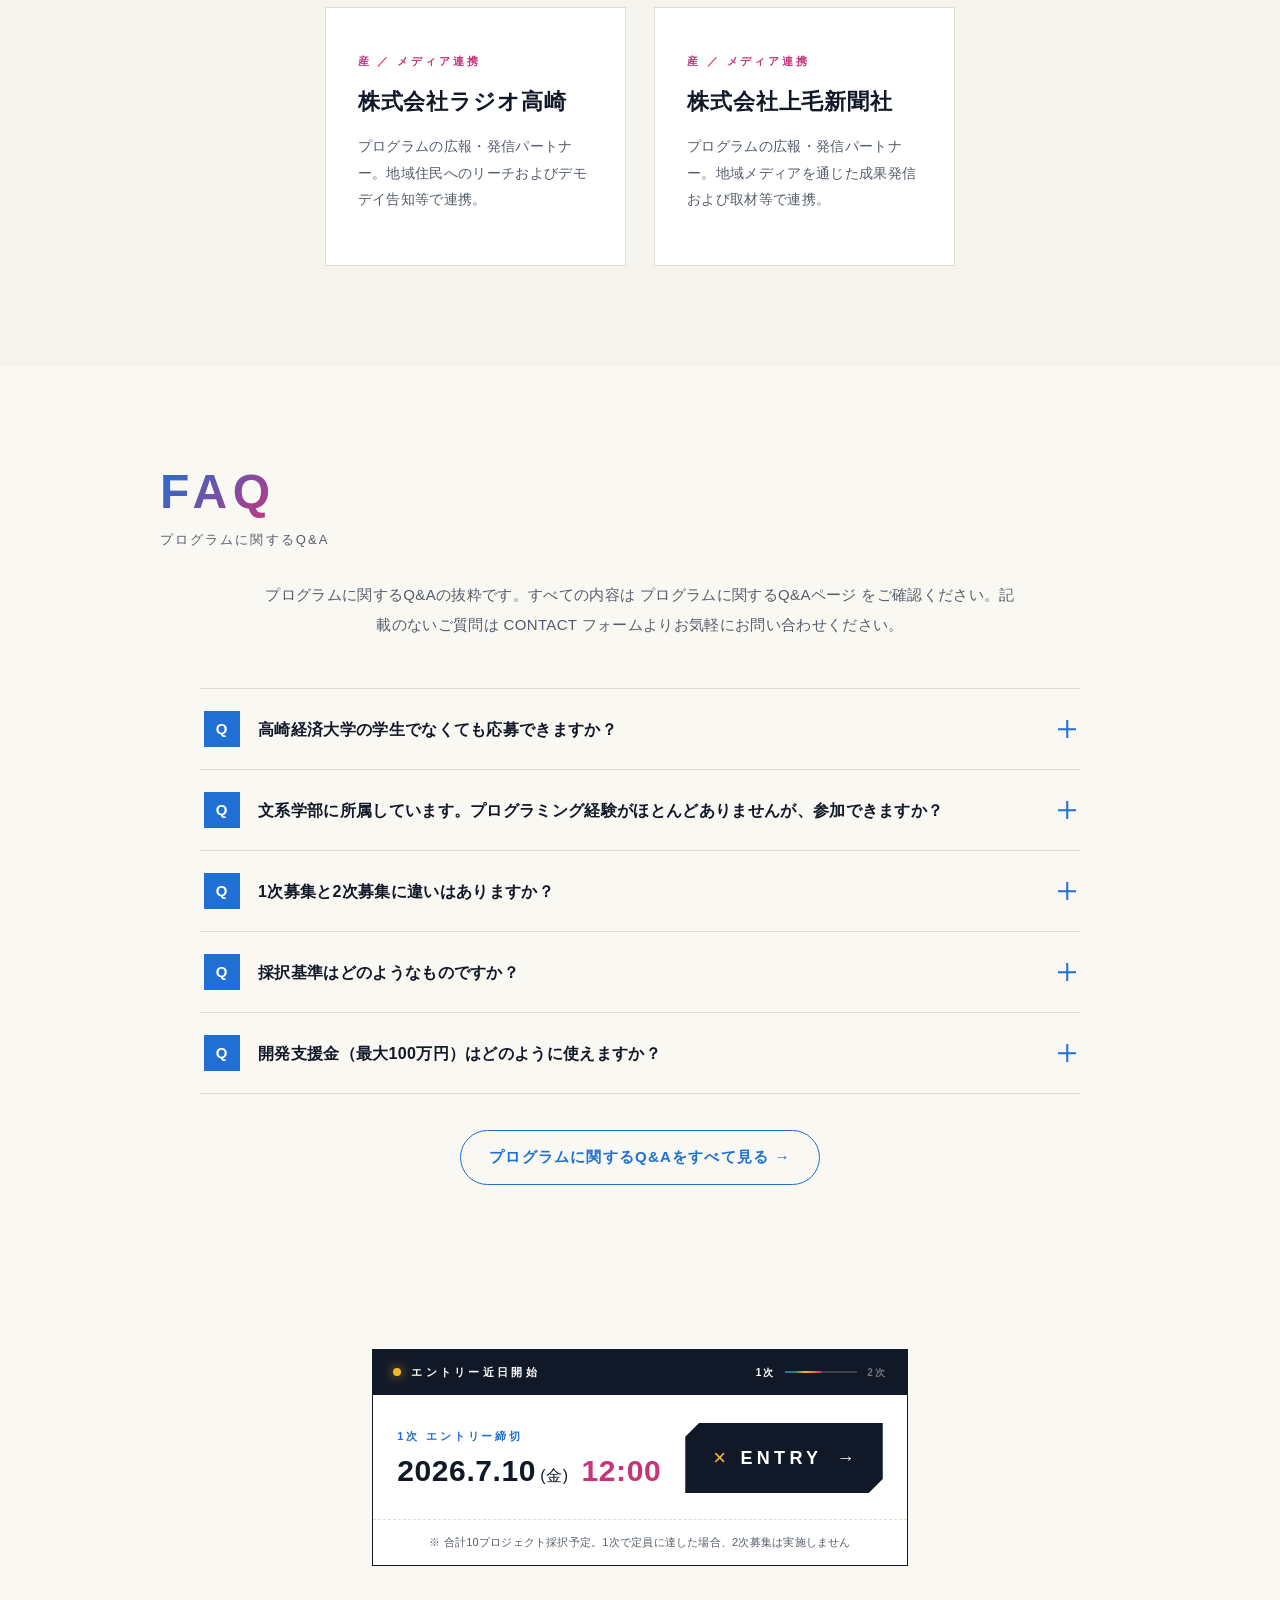
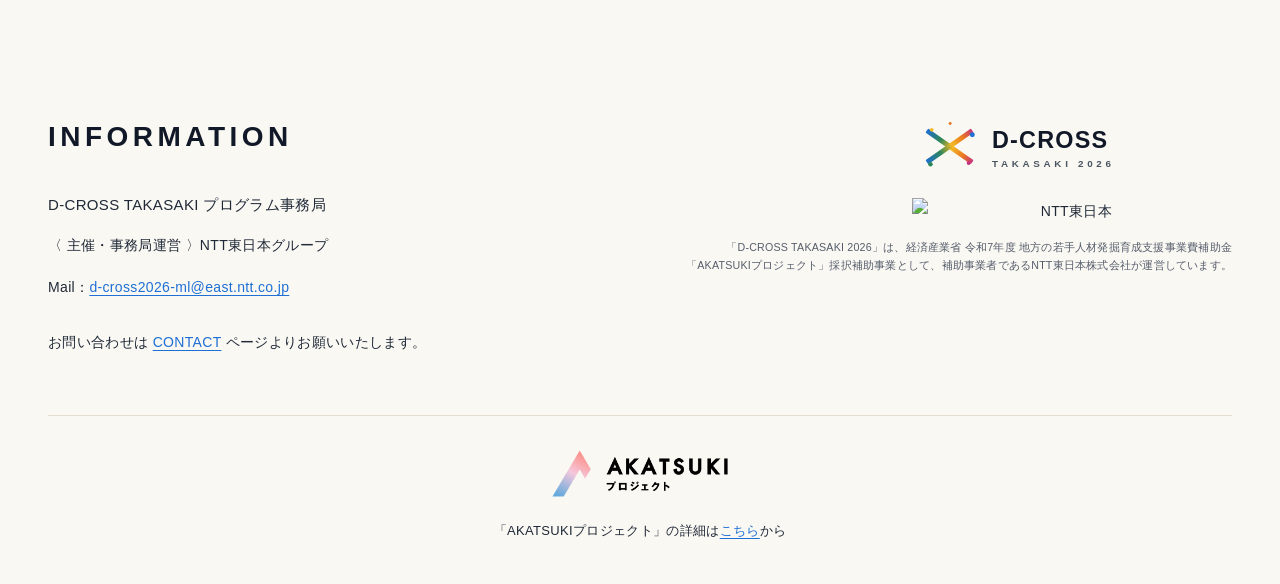
==== commit f294fd9e: "PARTNERSHIP 高崎信用金庫: drop '修了後の起業・事業化フェーズに向けた金融パートナーとしても連携' (keep only on-day feedback role)" ====
--- a/index.html
+++ b/index.html
@@ -695,7 +695,7 @@
       <article class="partnership-card">
         <span class="partnership-card-role">金 ／ 金融連携</span>
         <h3 class="partnership-card-name">高崎信用金庫</h3>
-        <p class="partnership-card-note">プログラム当日に来場し、地域・金融機関の目線でのフィードバックやアドバイスを実施。修了後の起業・事業化フェーズに向けた金融パートナーとしても連携。</p>
+        <p class="partnership-card-note">プログラム当日に来場し、地域・金融機関の目線でのフィードバックやアドバイスを実施。</p>
       </article>
       <article class="partnership-card">
         <span class="partnership-card-role">産 ／ メディア連携</span>
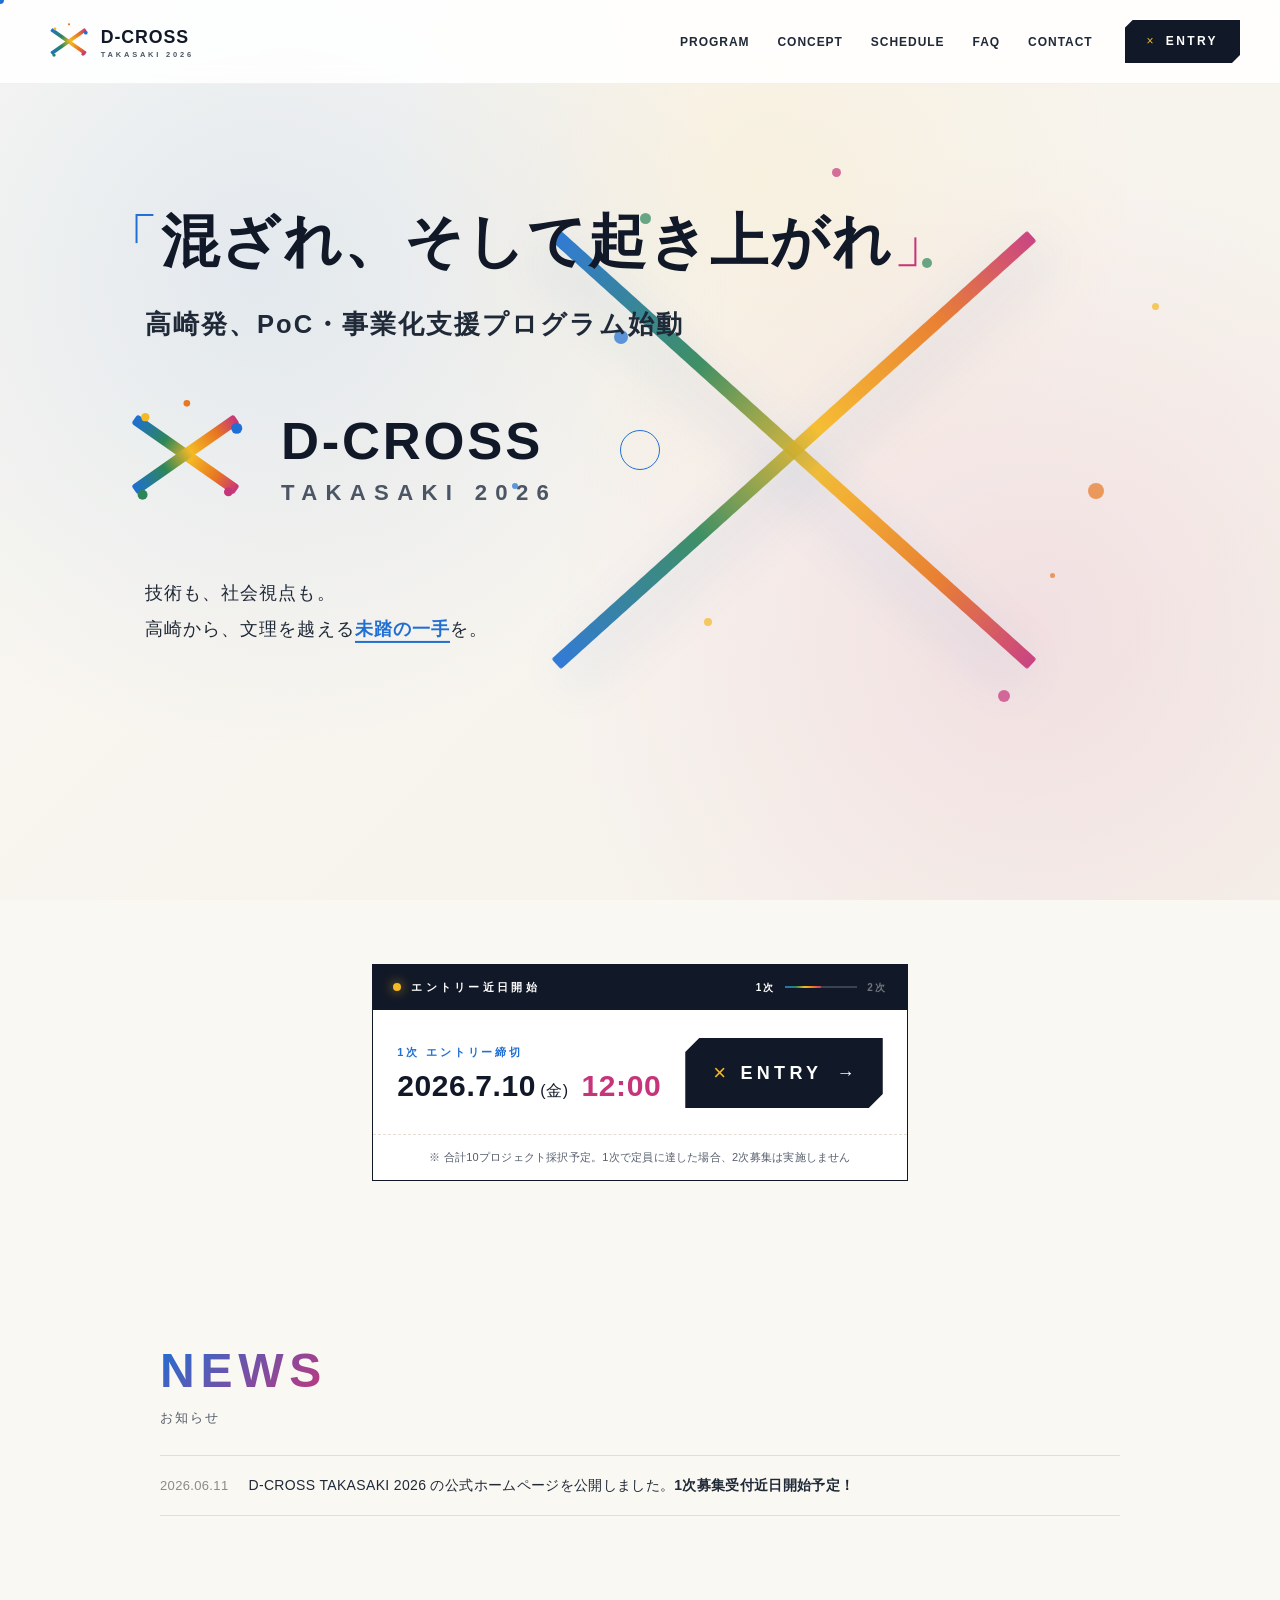
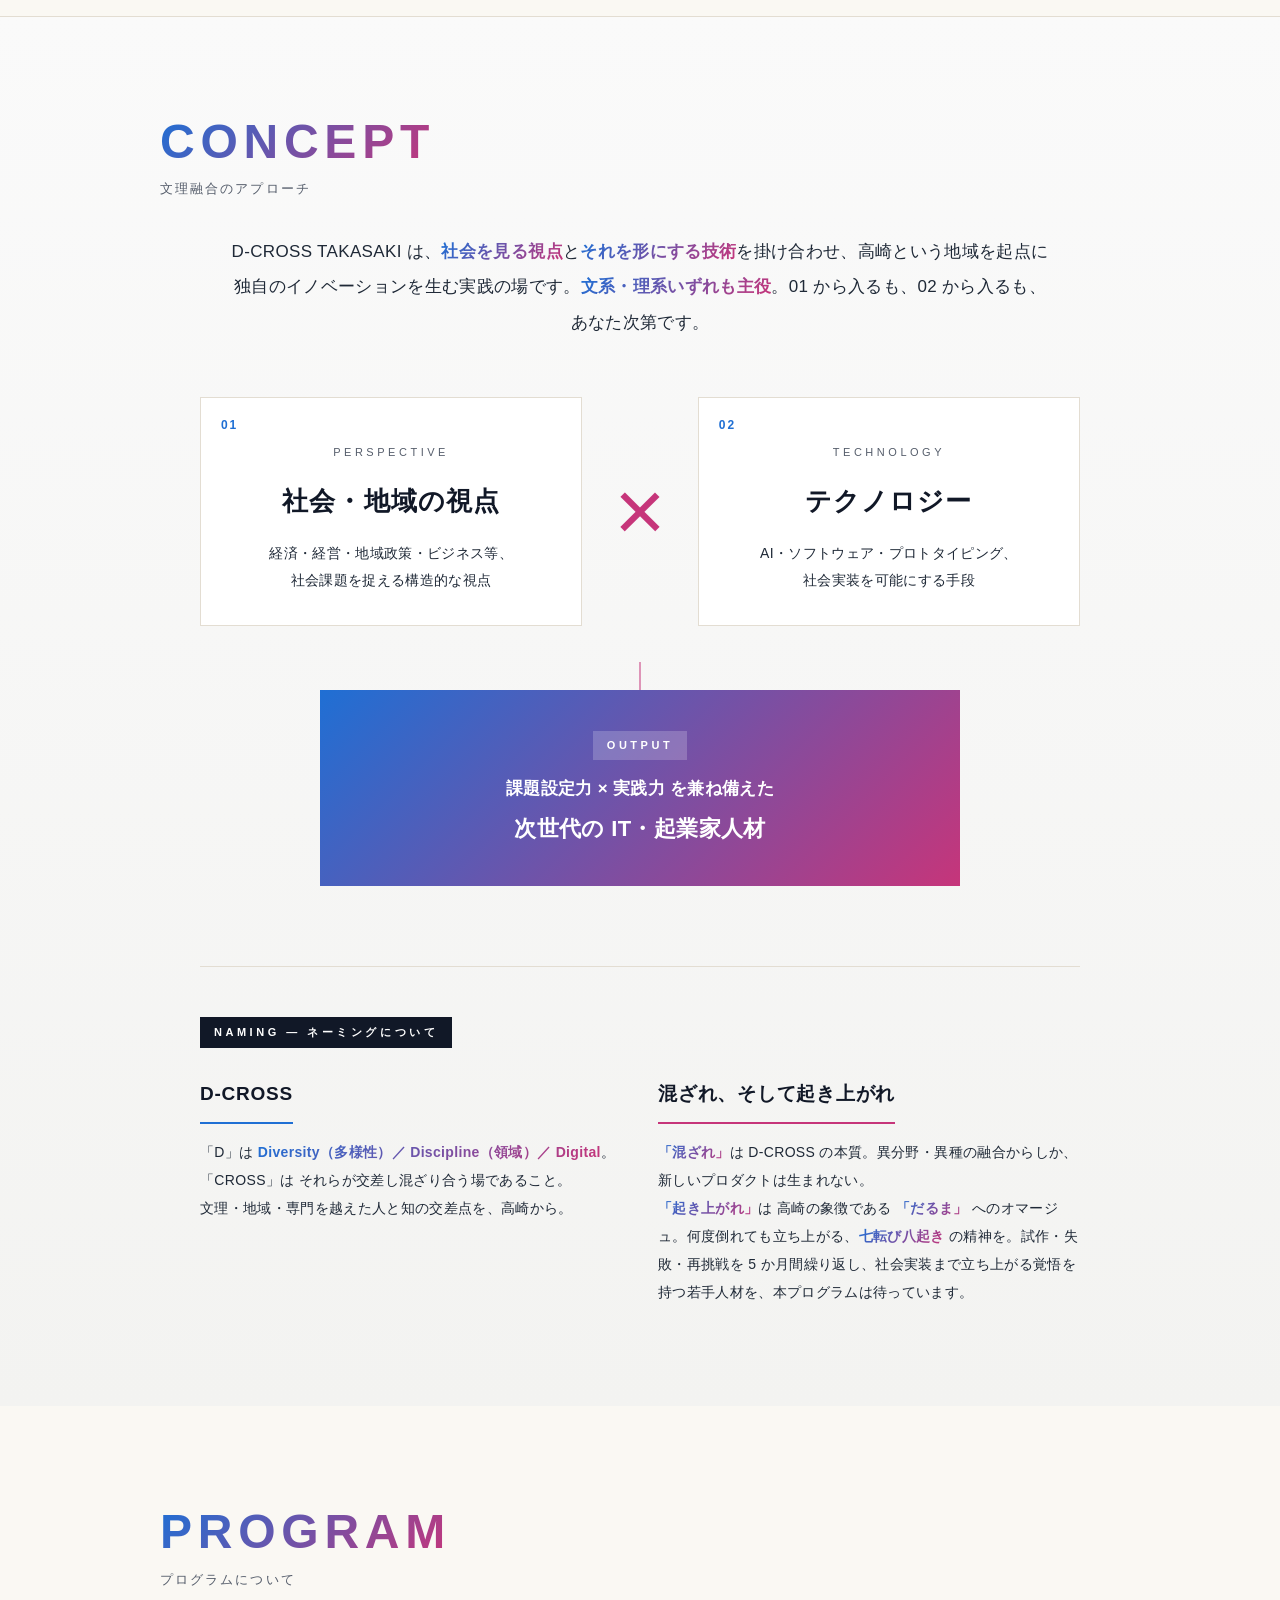
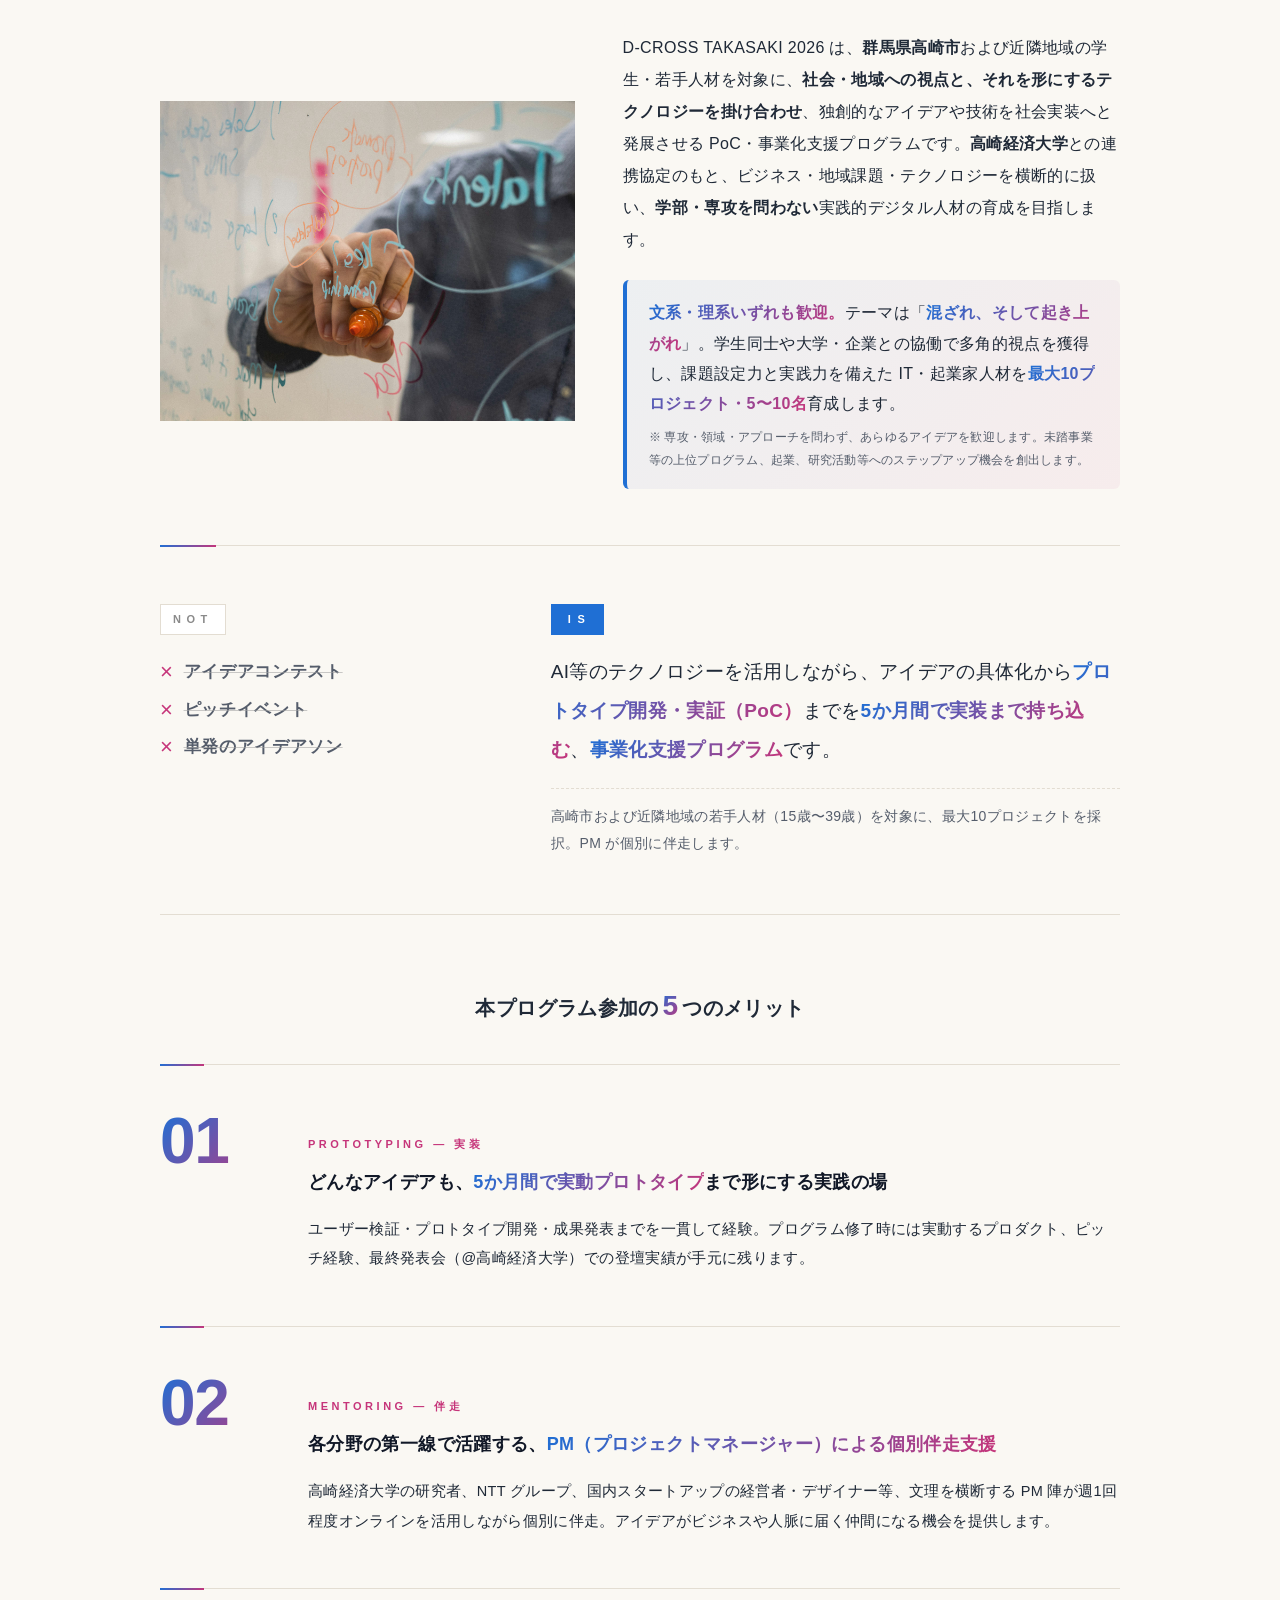
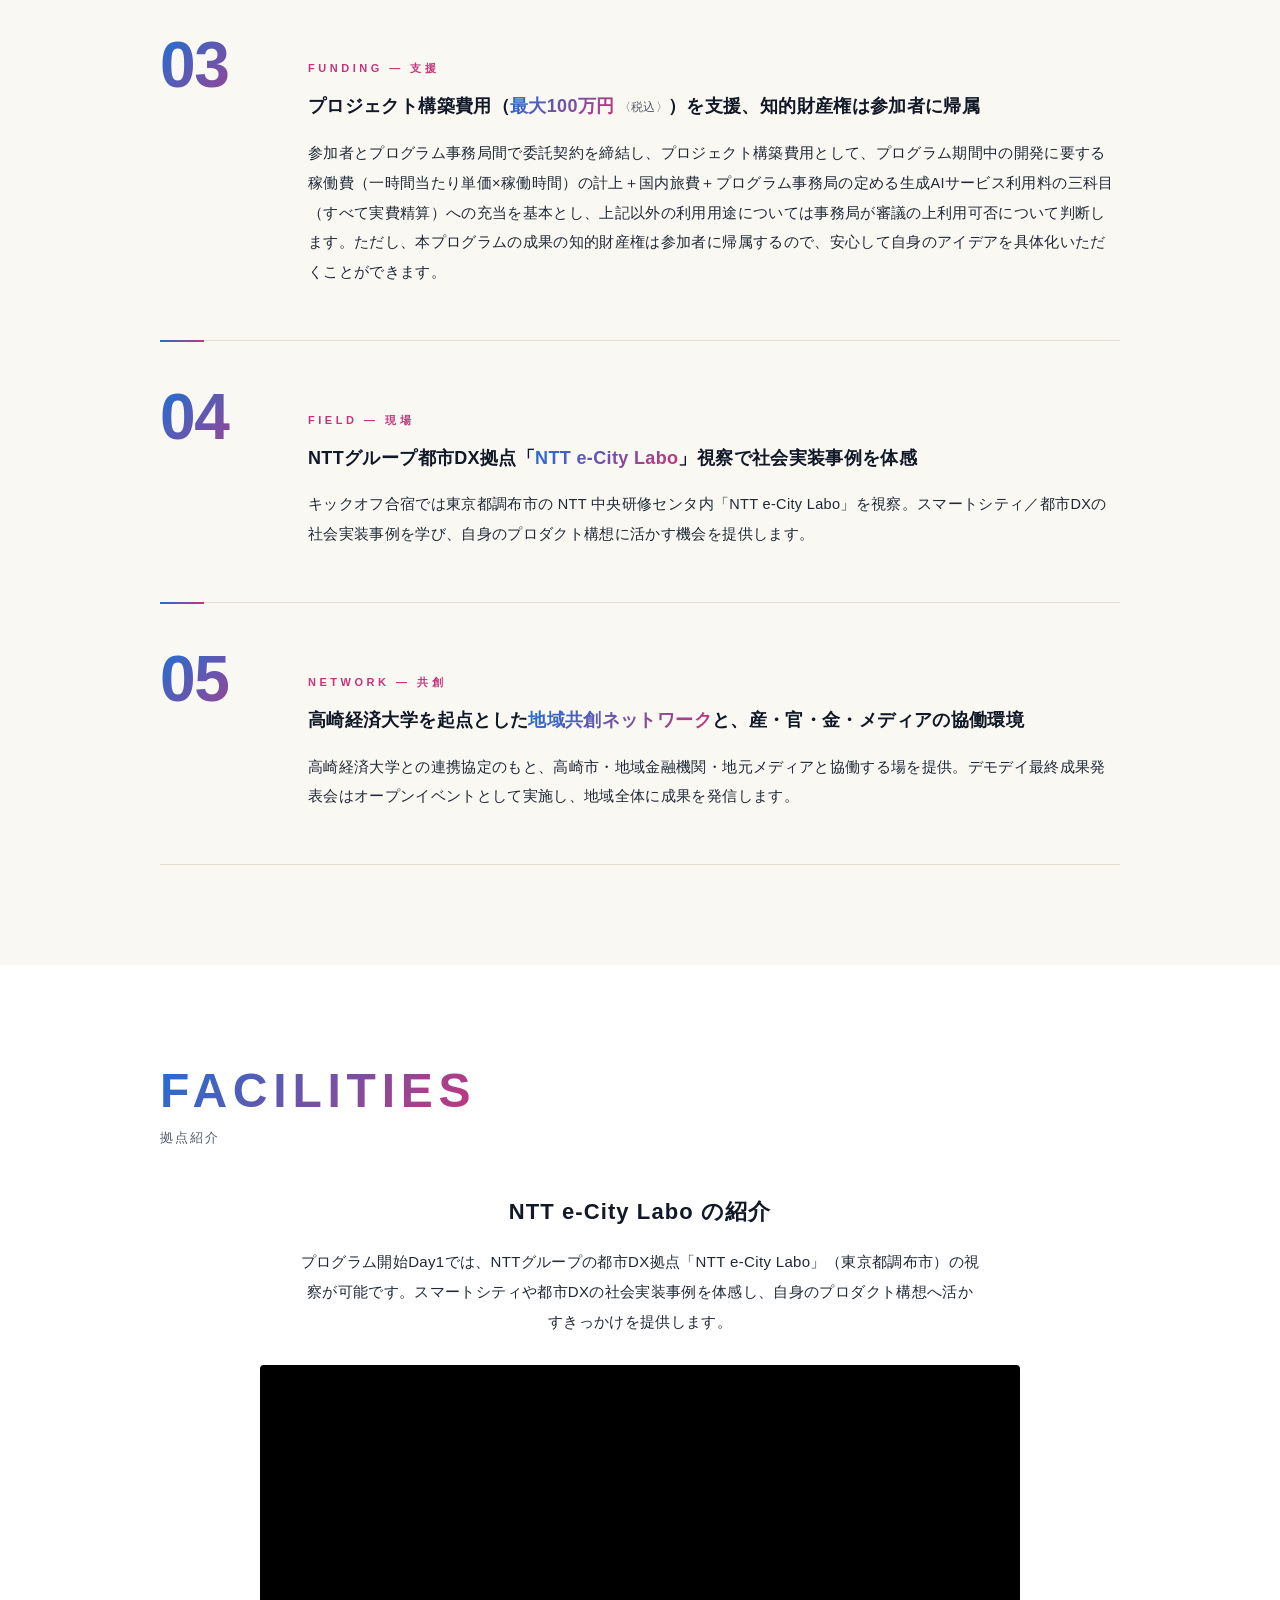
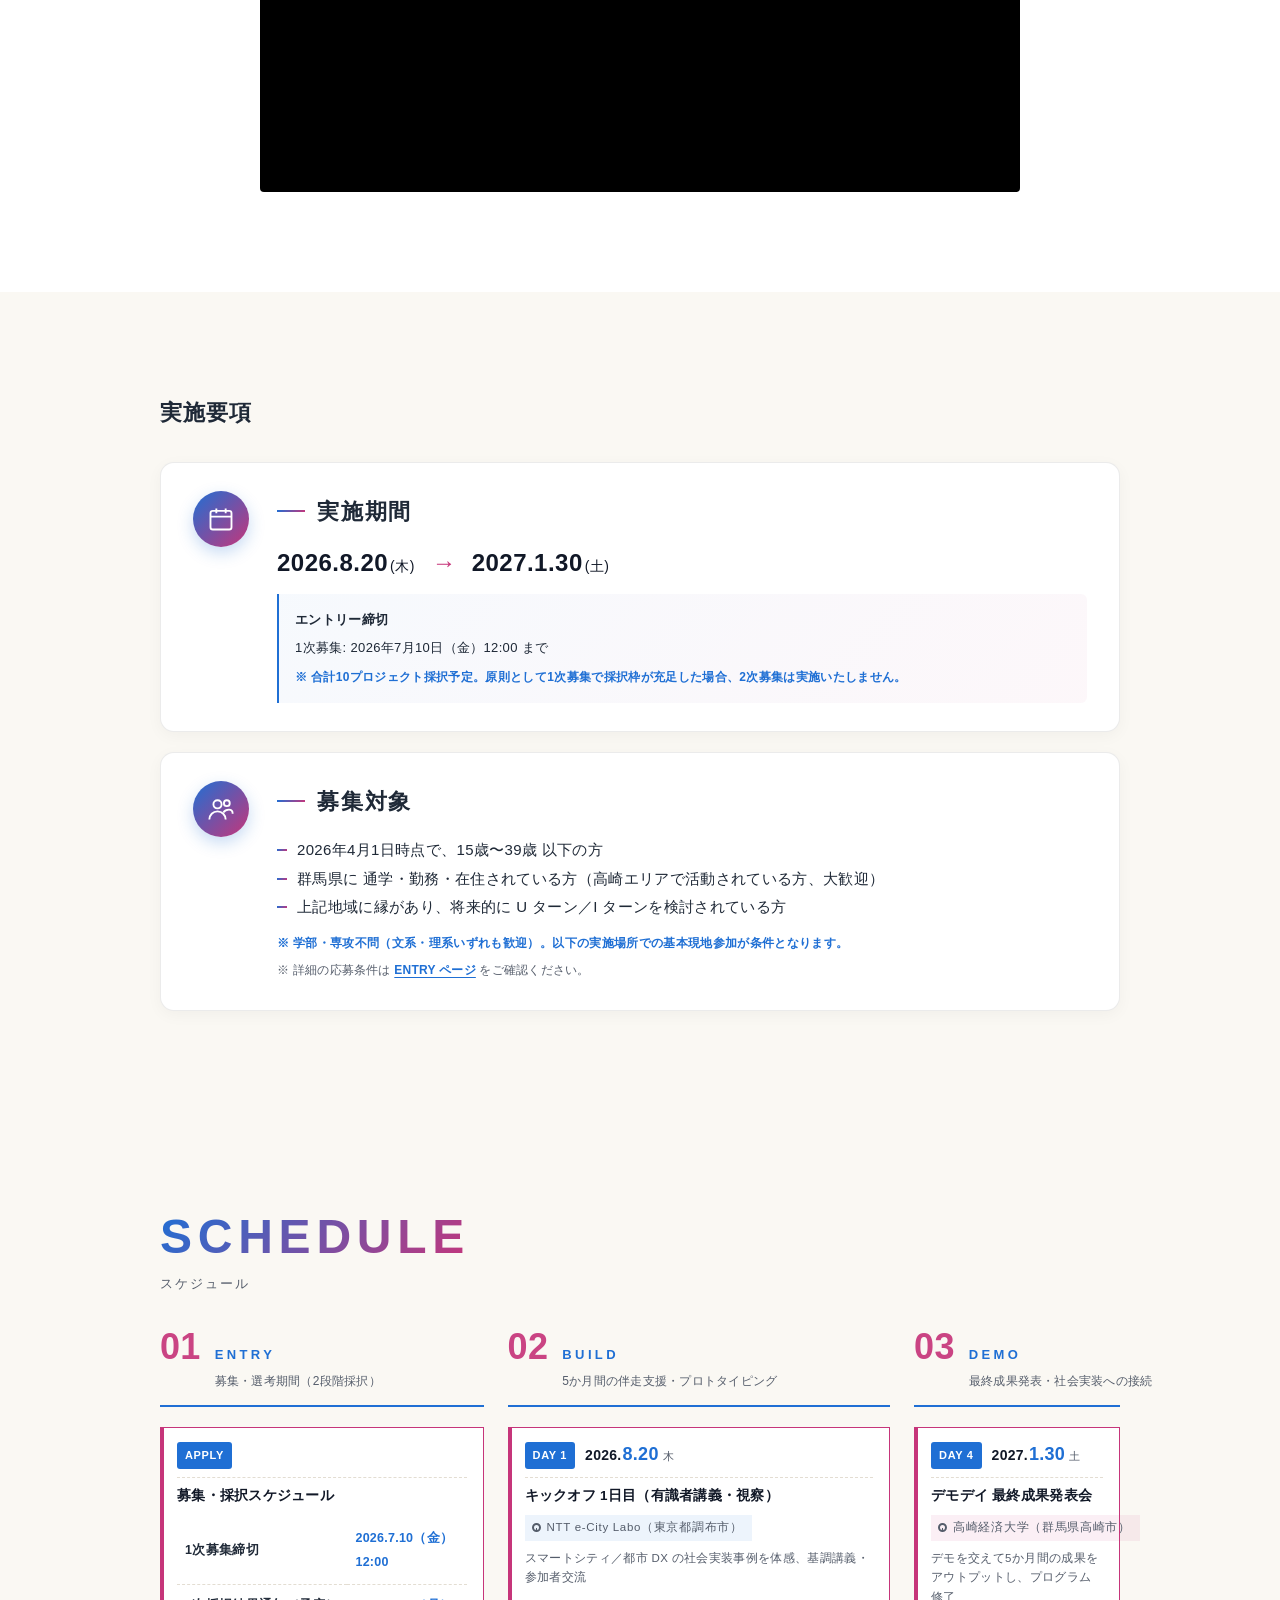
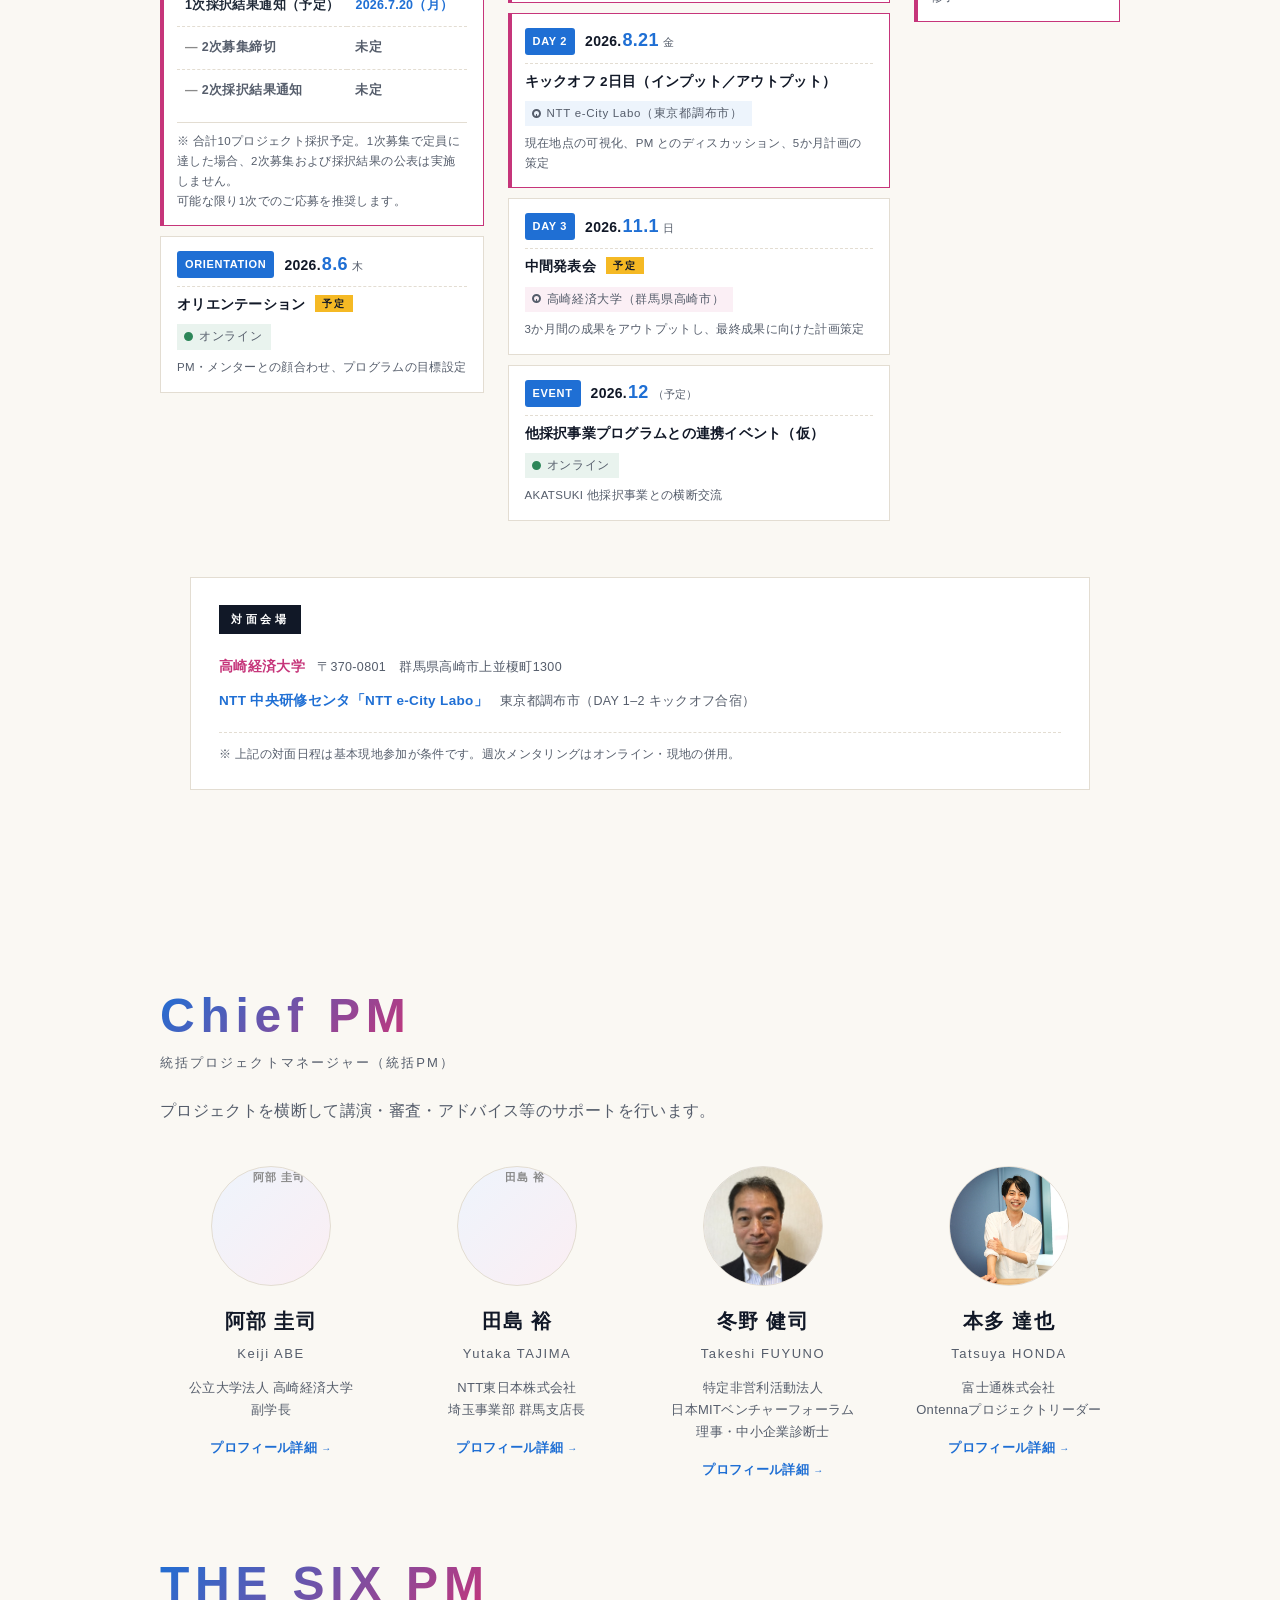
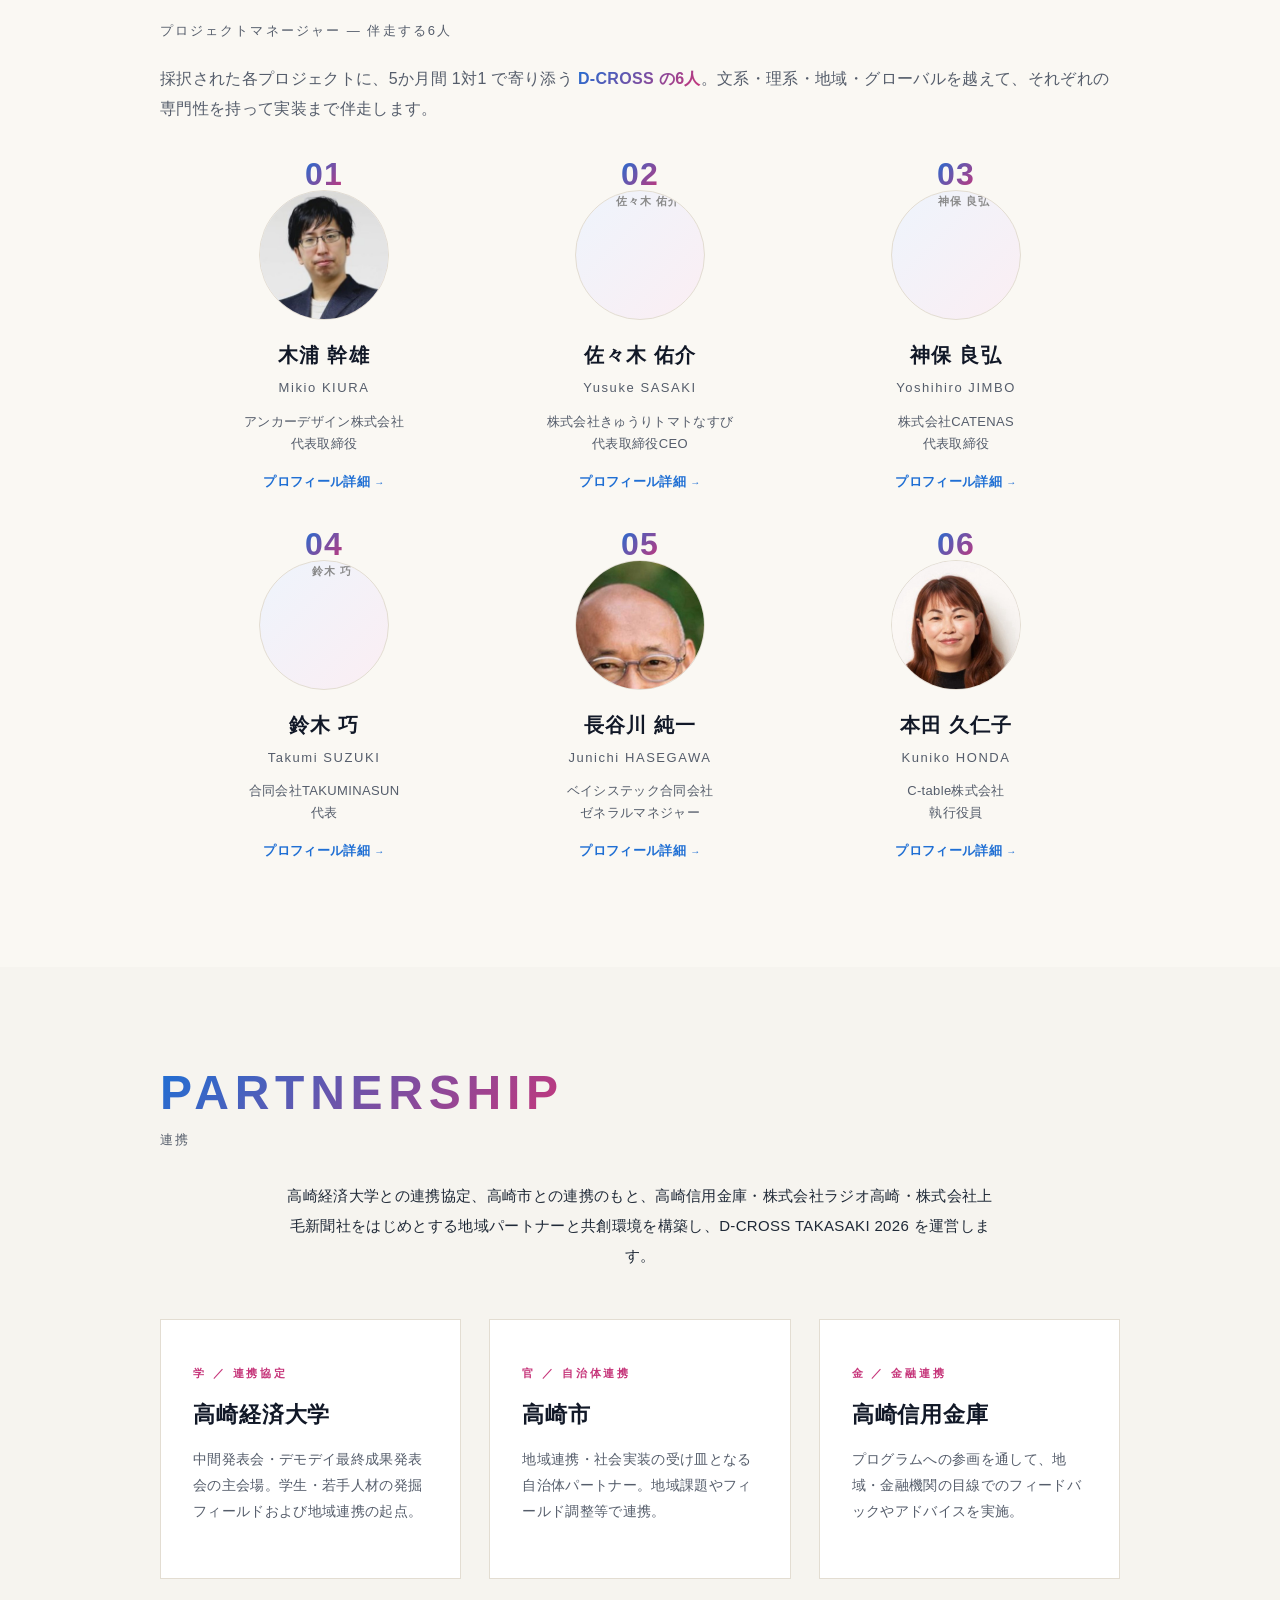
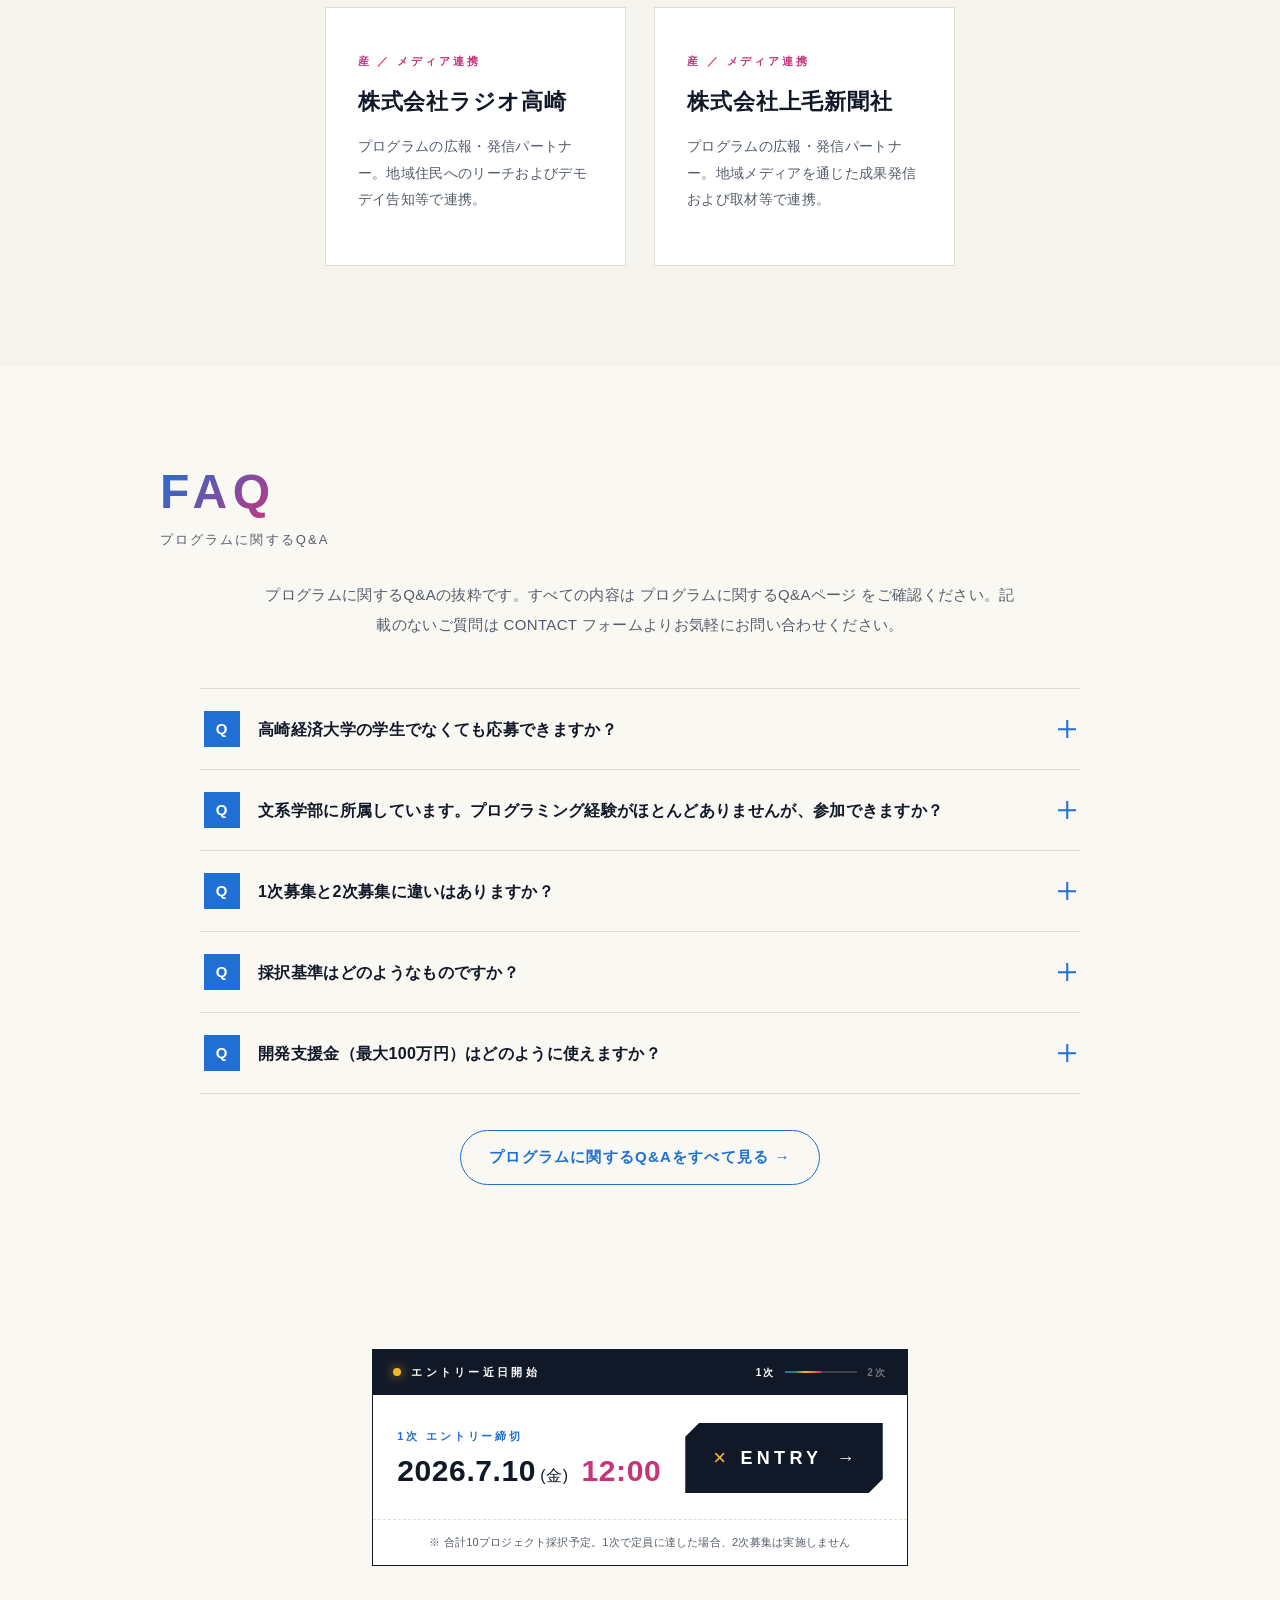
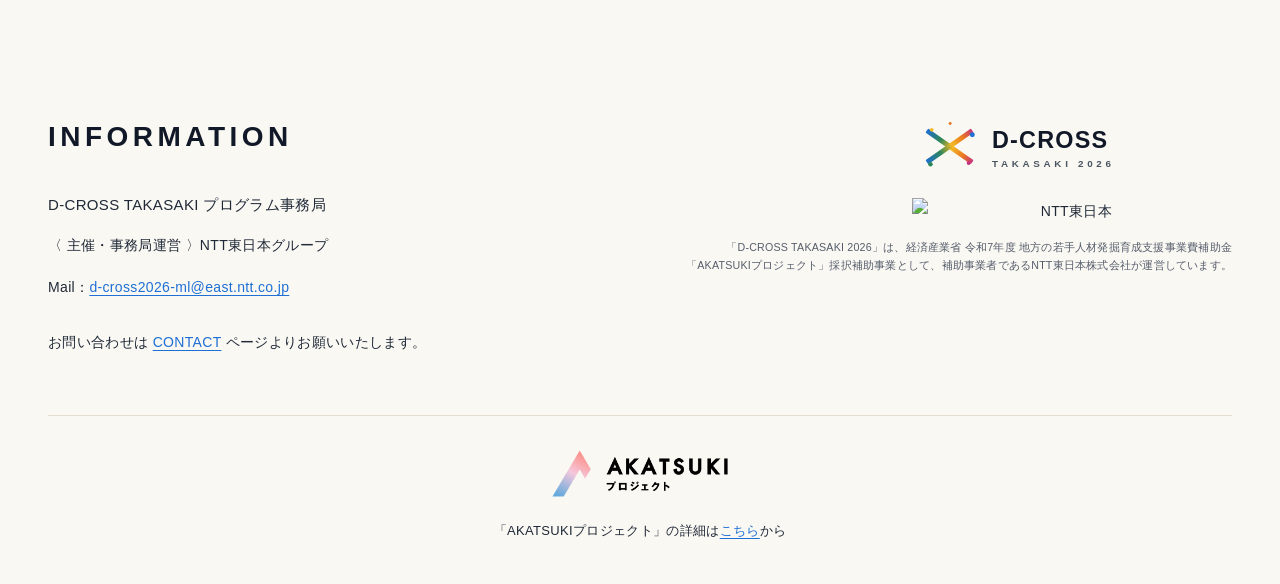
==== commit ae2bc587: "PARTNERSHIP 高崎信用金庫: rephrase 'プログラム当日に来場し' → 'プログラムへの参画を通して'" ====
--- a/index.html
+++ b/index.html
@@ -695,7 +695,7 @@
       <article class="partnership-card">
         <span class="partnership-card-role">金 ／ 金融連携</span>
         <h3 class="partnership-card-name">高崎信用金庫</h3>
-        <p class="partnership-card-note">プログラム当日に来場し、地域・金融機関の目線でのフィードバックやアドバイスを実施。</p>
+        <p class="partnership-card-note">プログラムへの参画を通して、地域・金融機関の目線でのフィードバックやアドバイスを実施。</p>
       </article>
       <article class="partnership-card">
         <span class="partnership-card-role">産 ／ メディア連携</span>
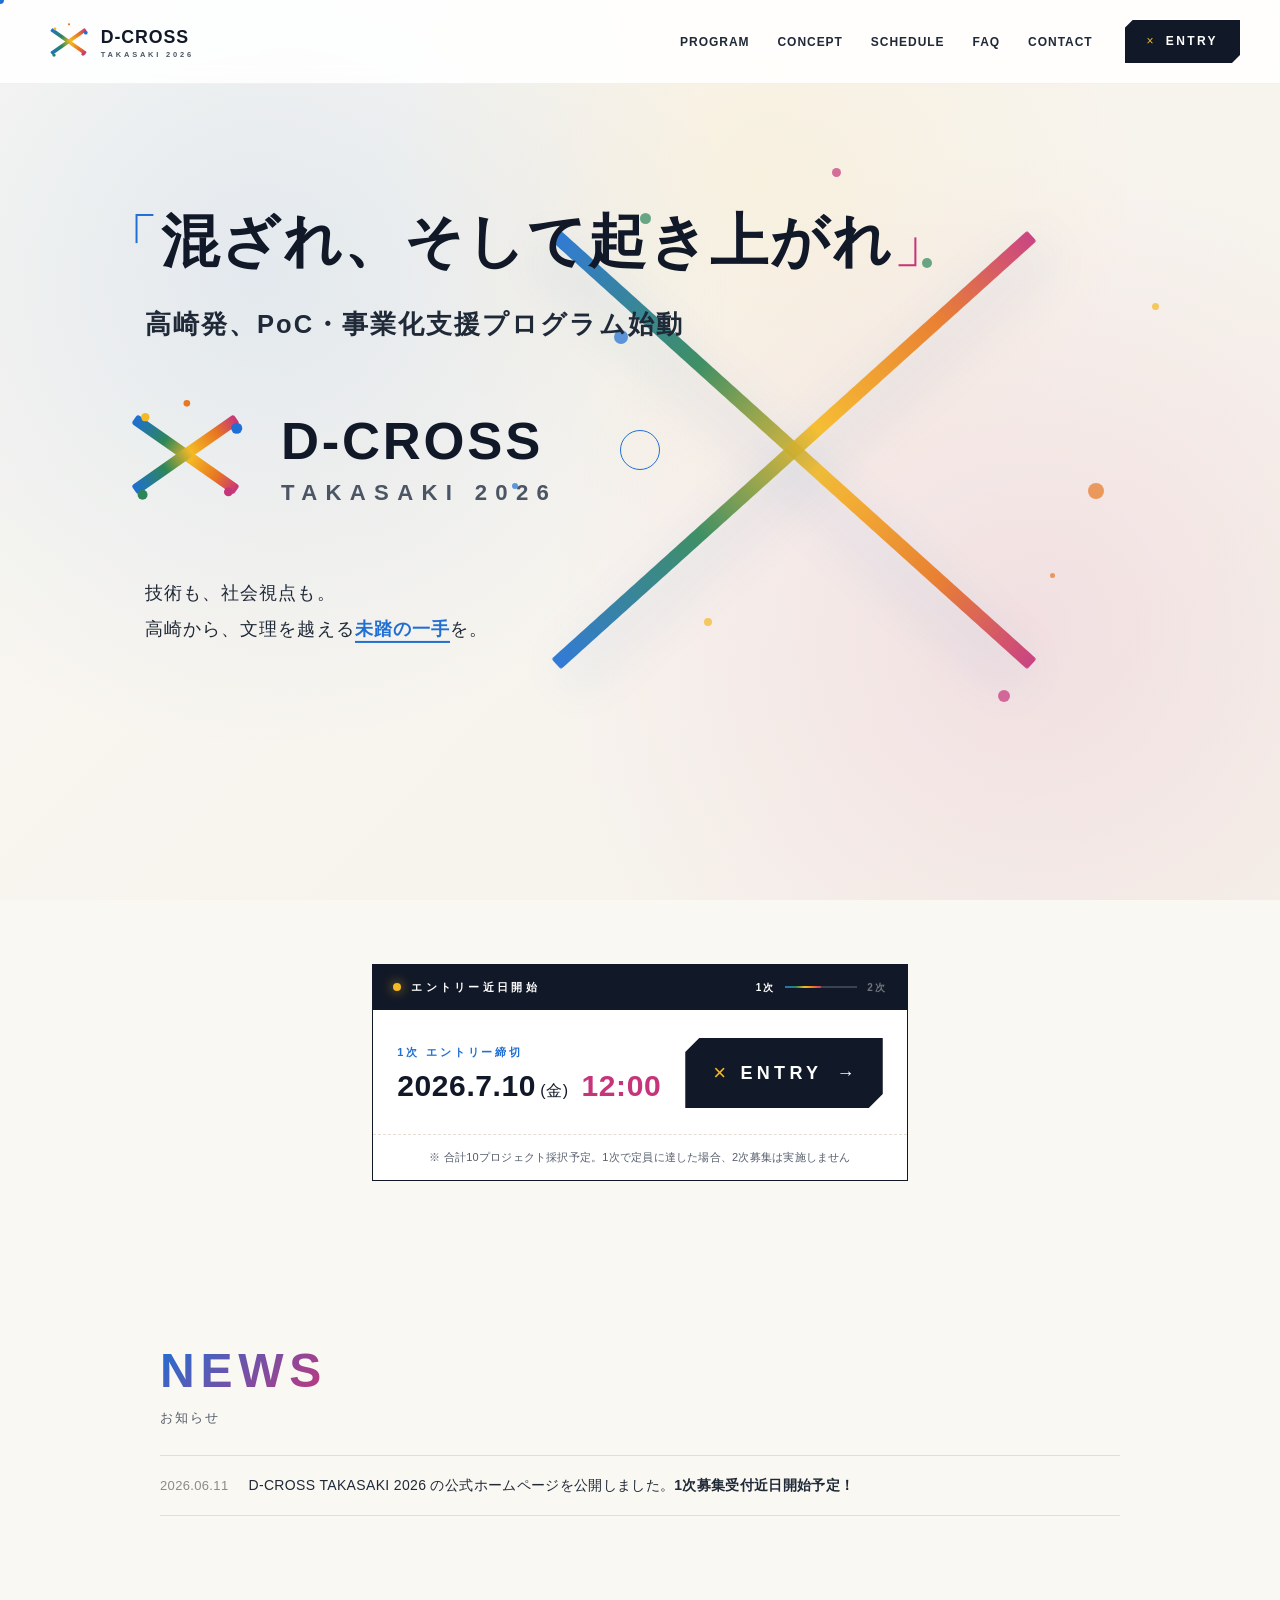
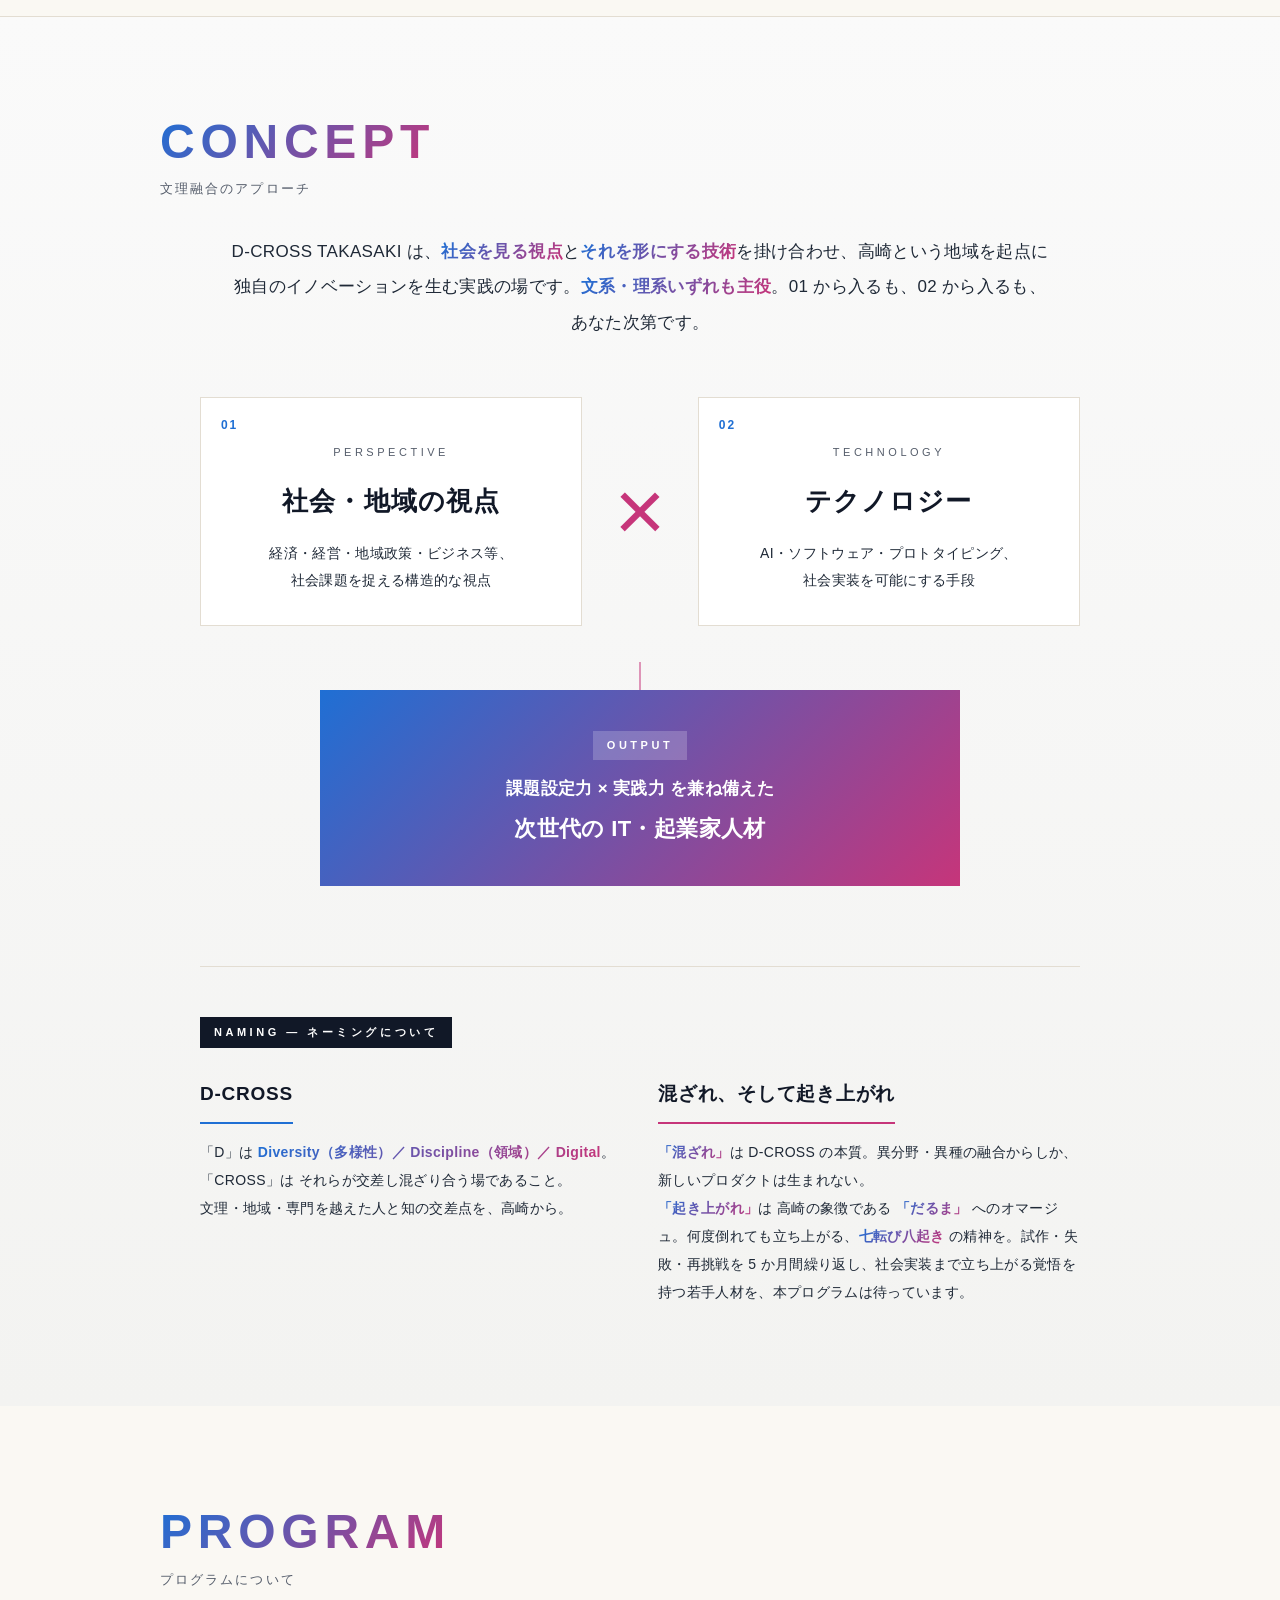
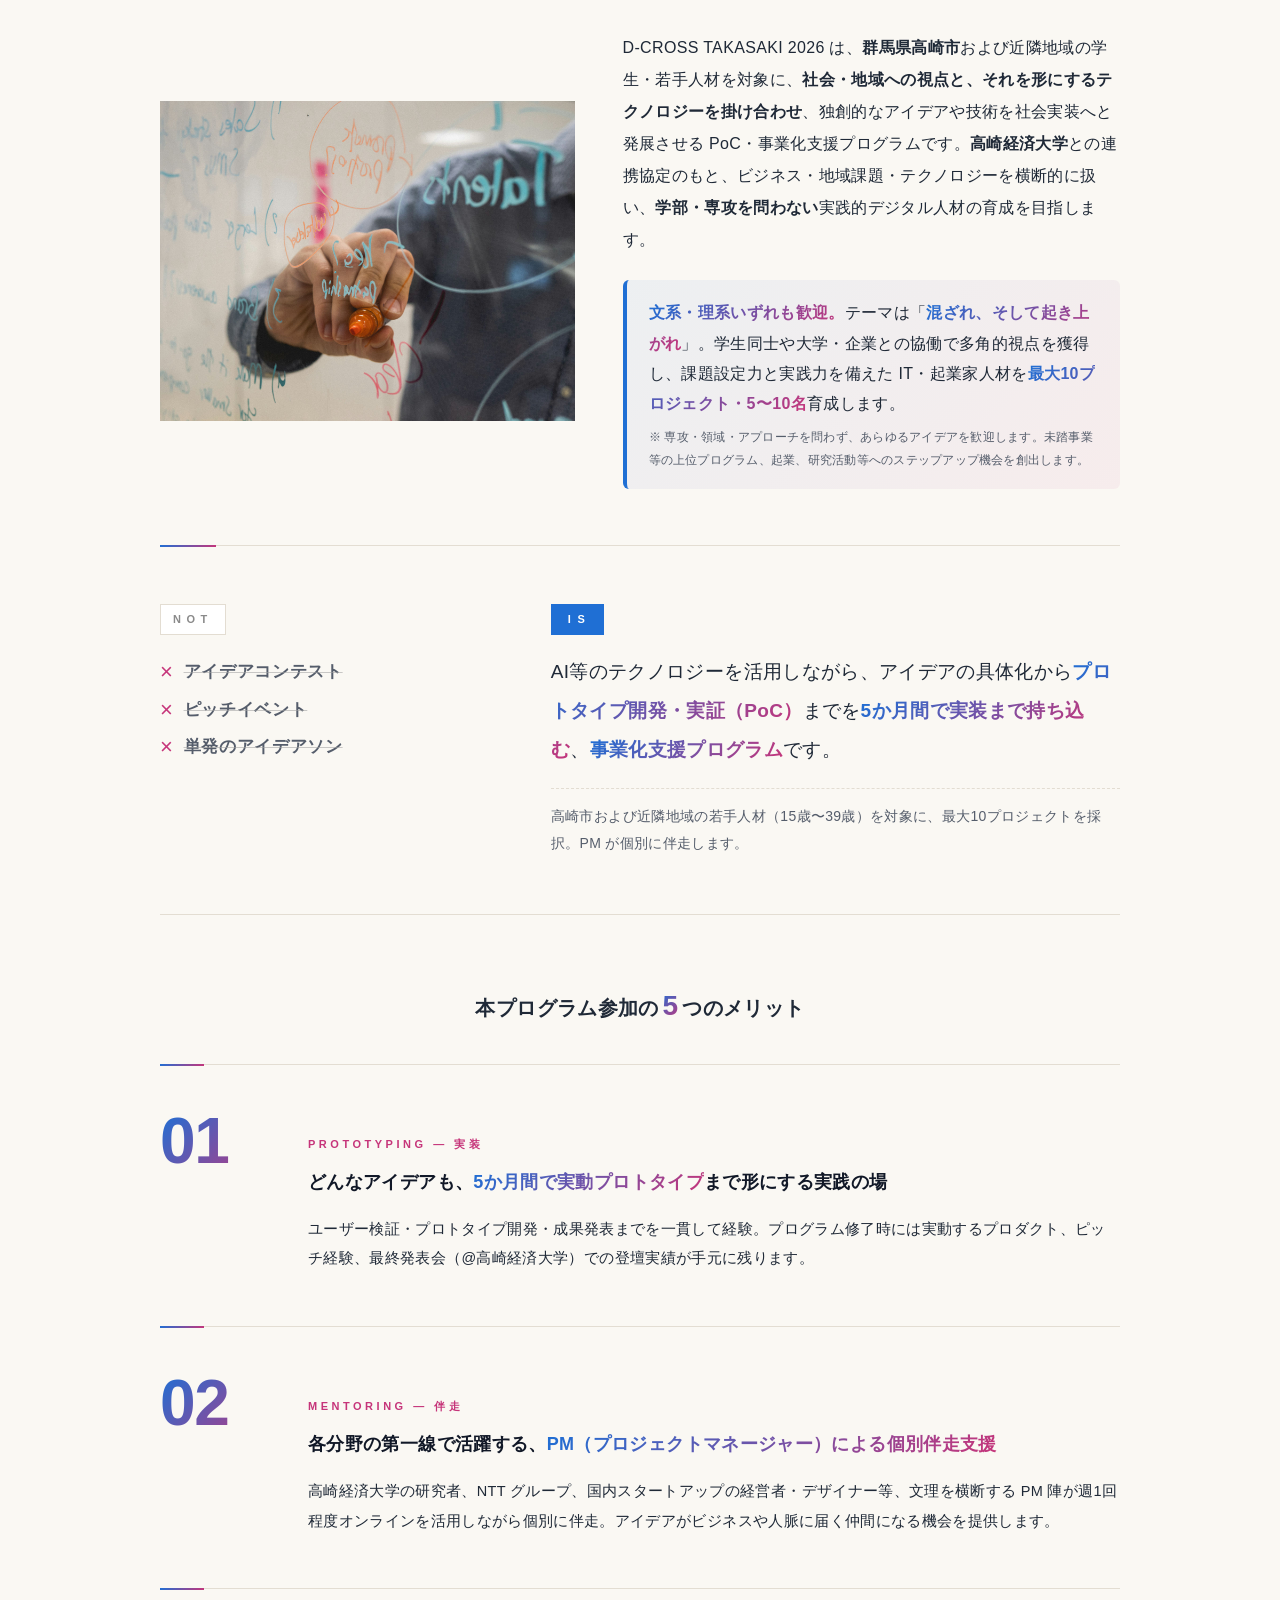
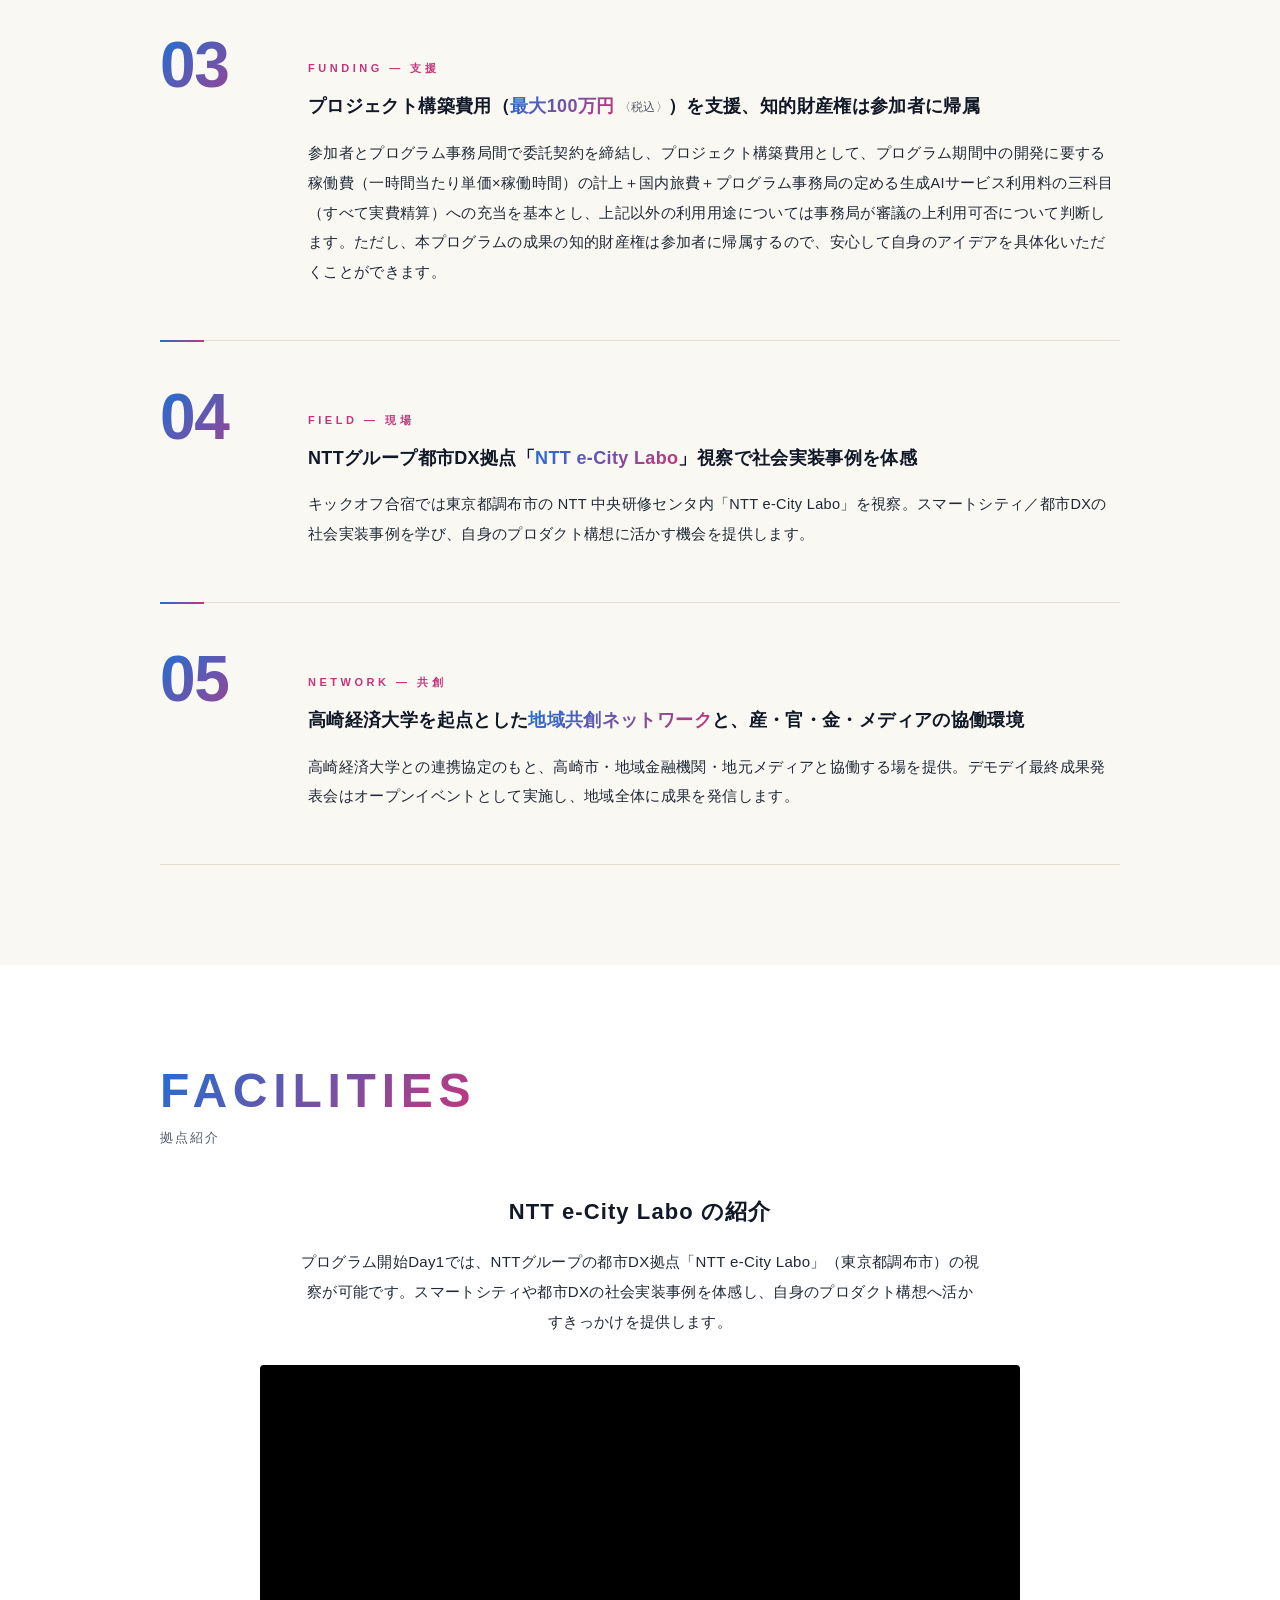
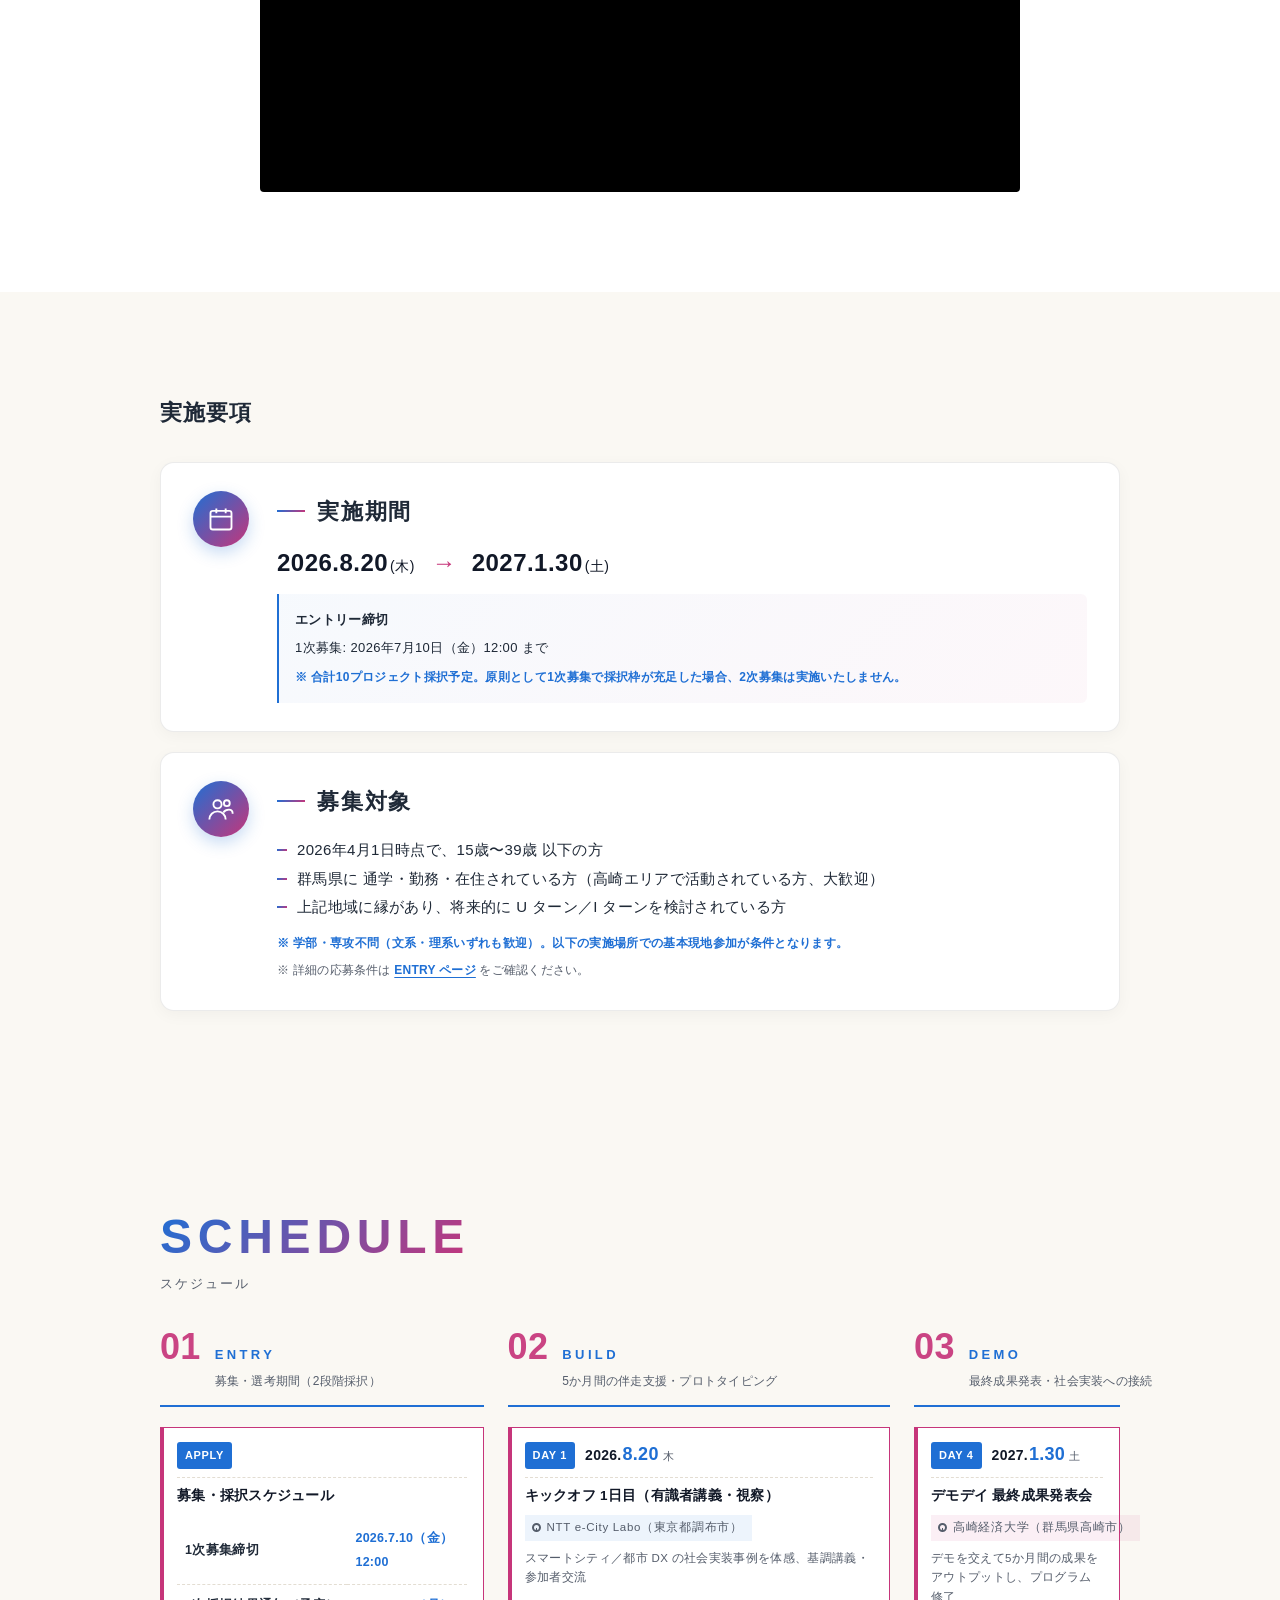
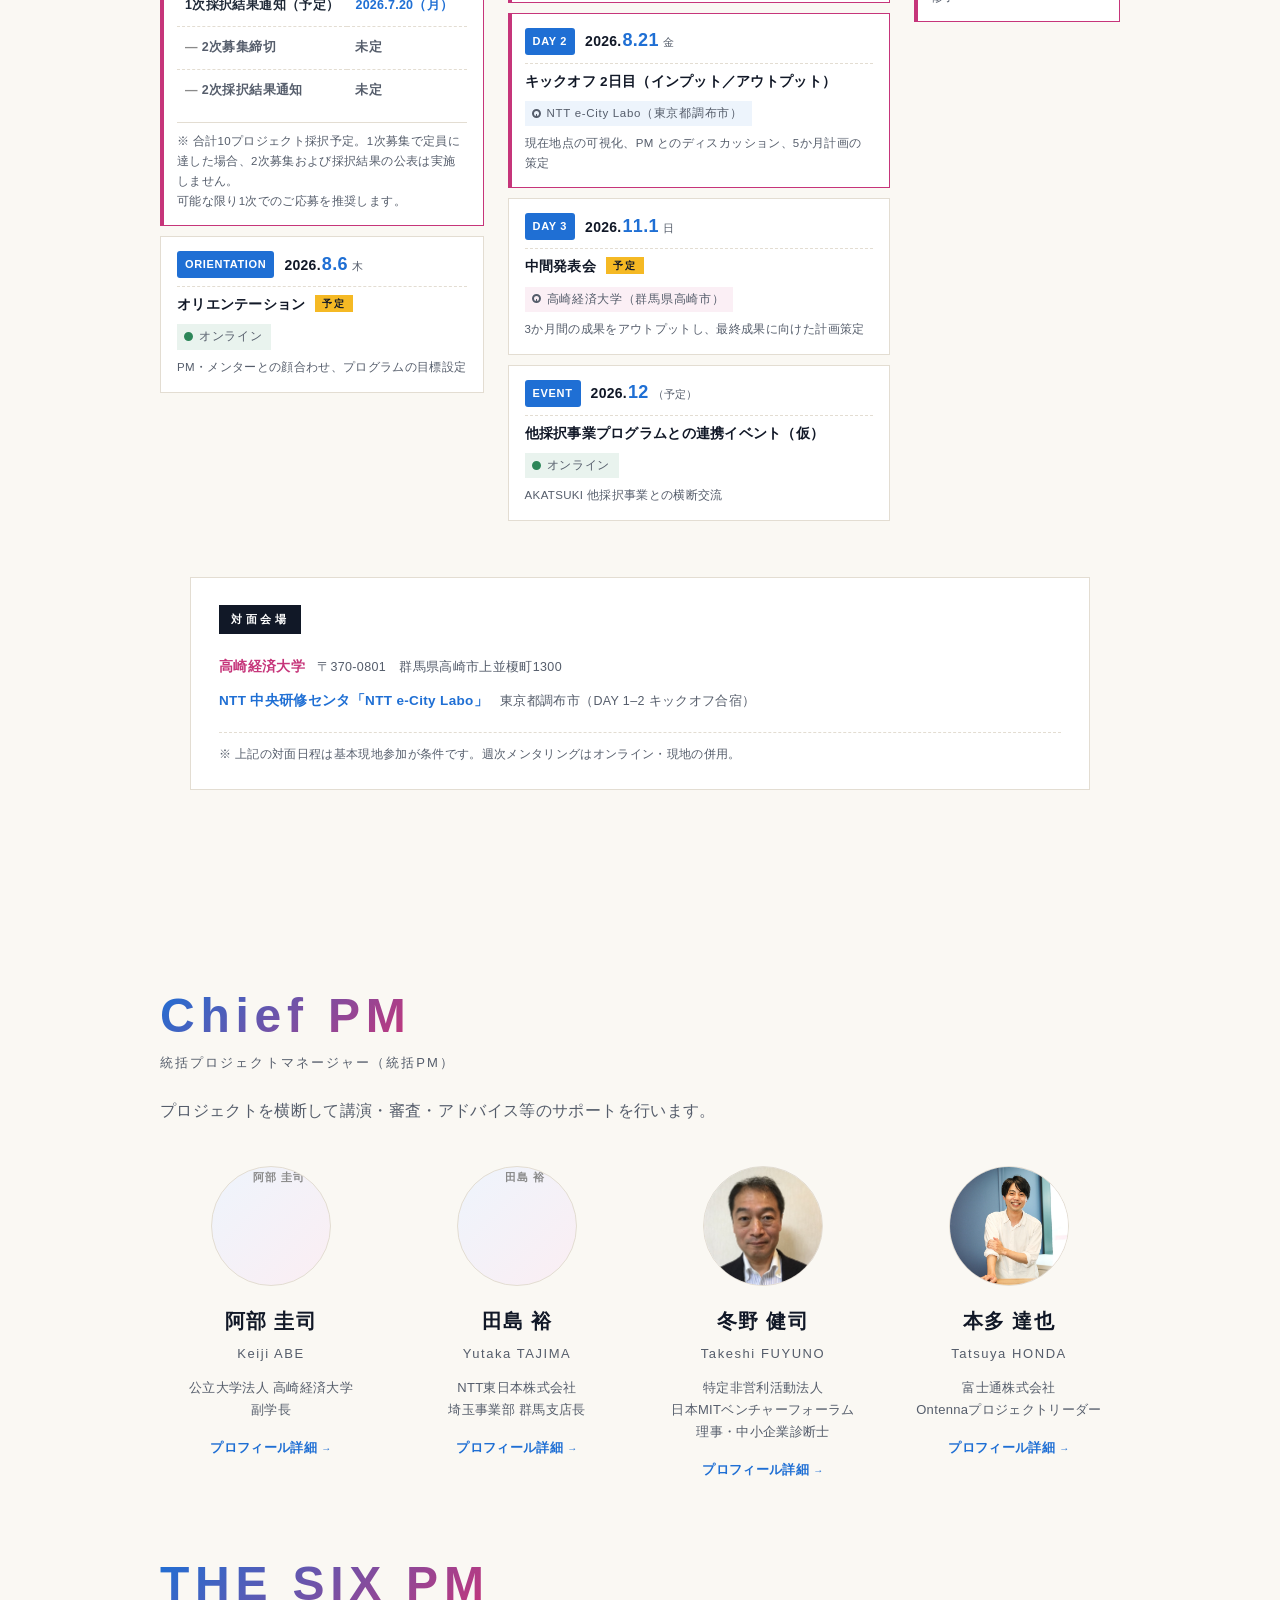
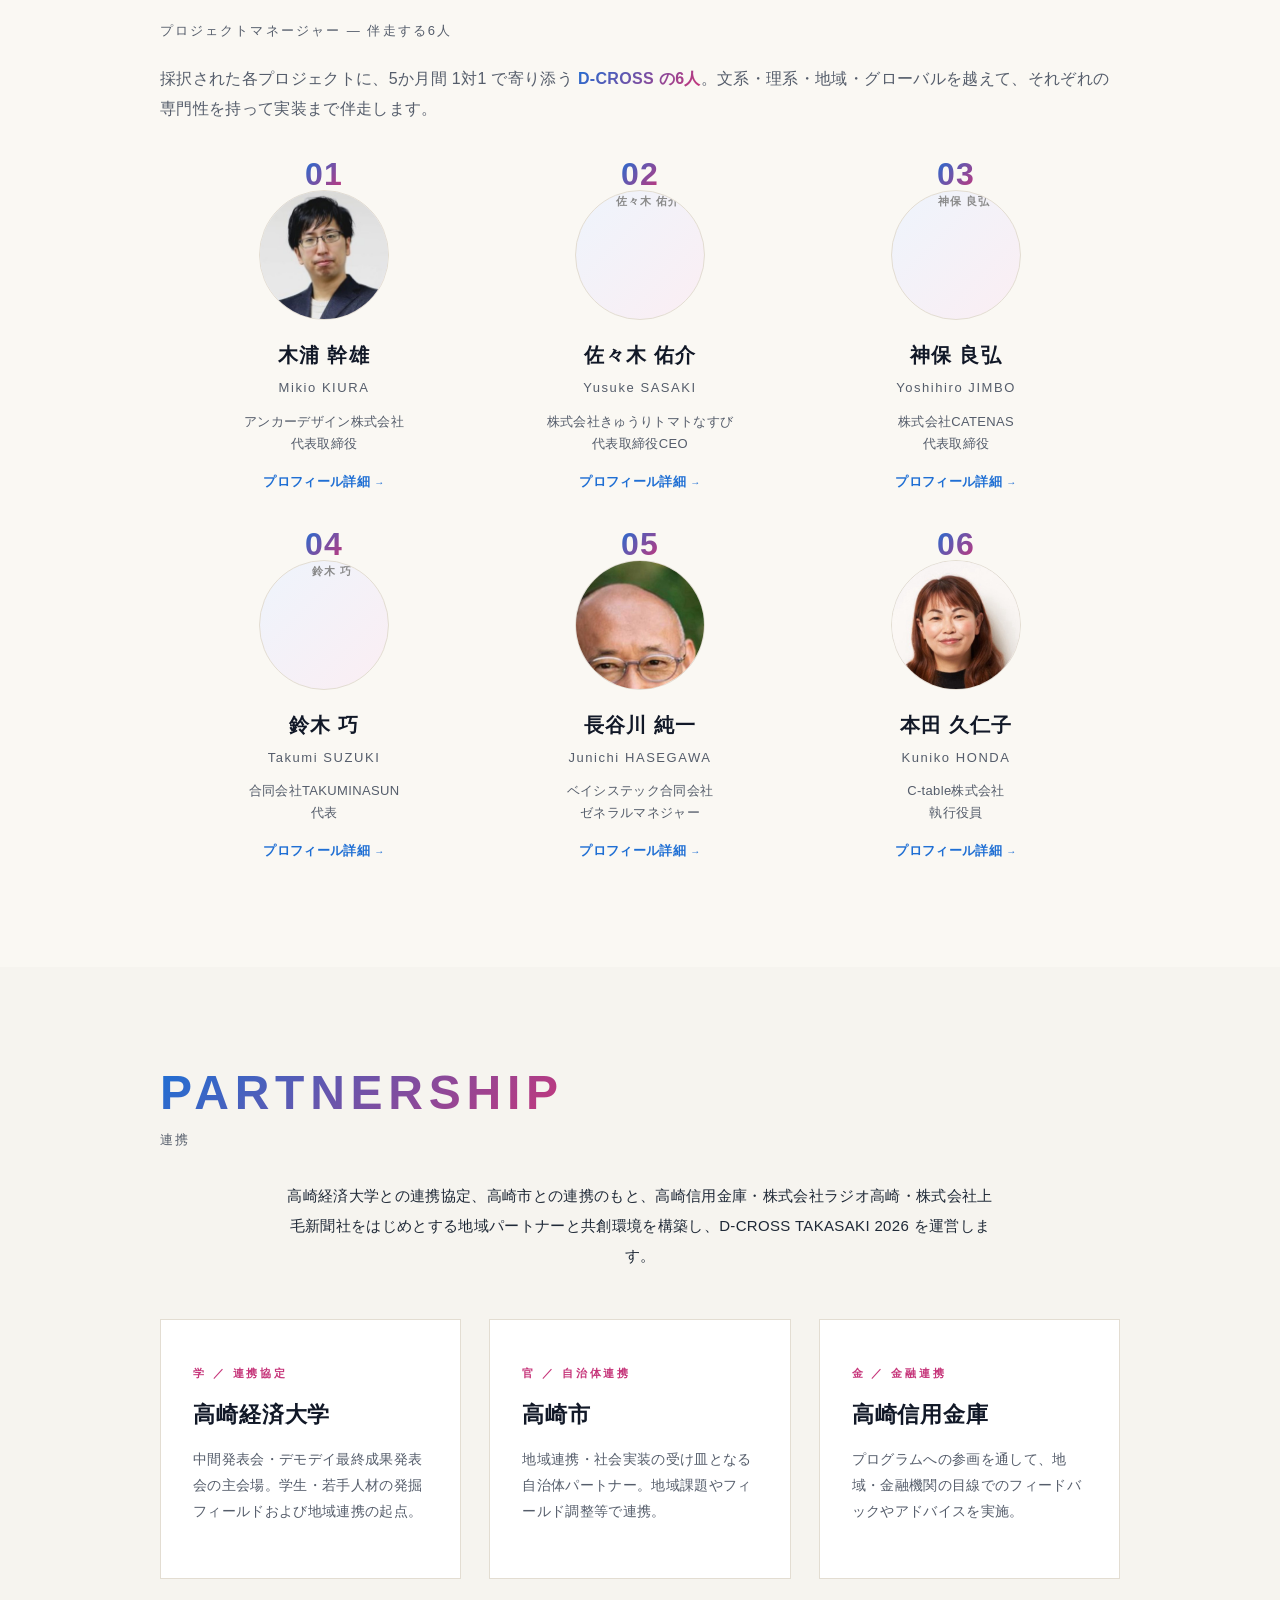
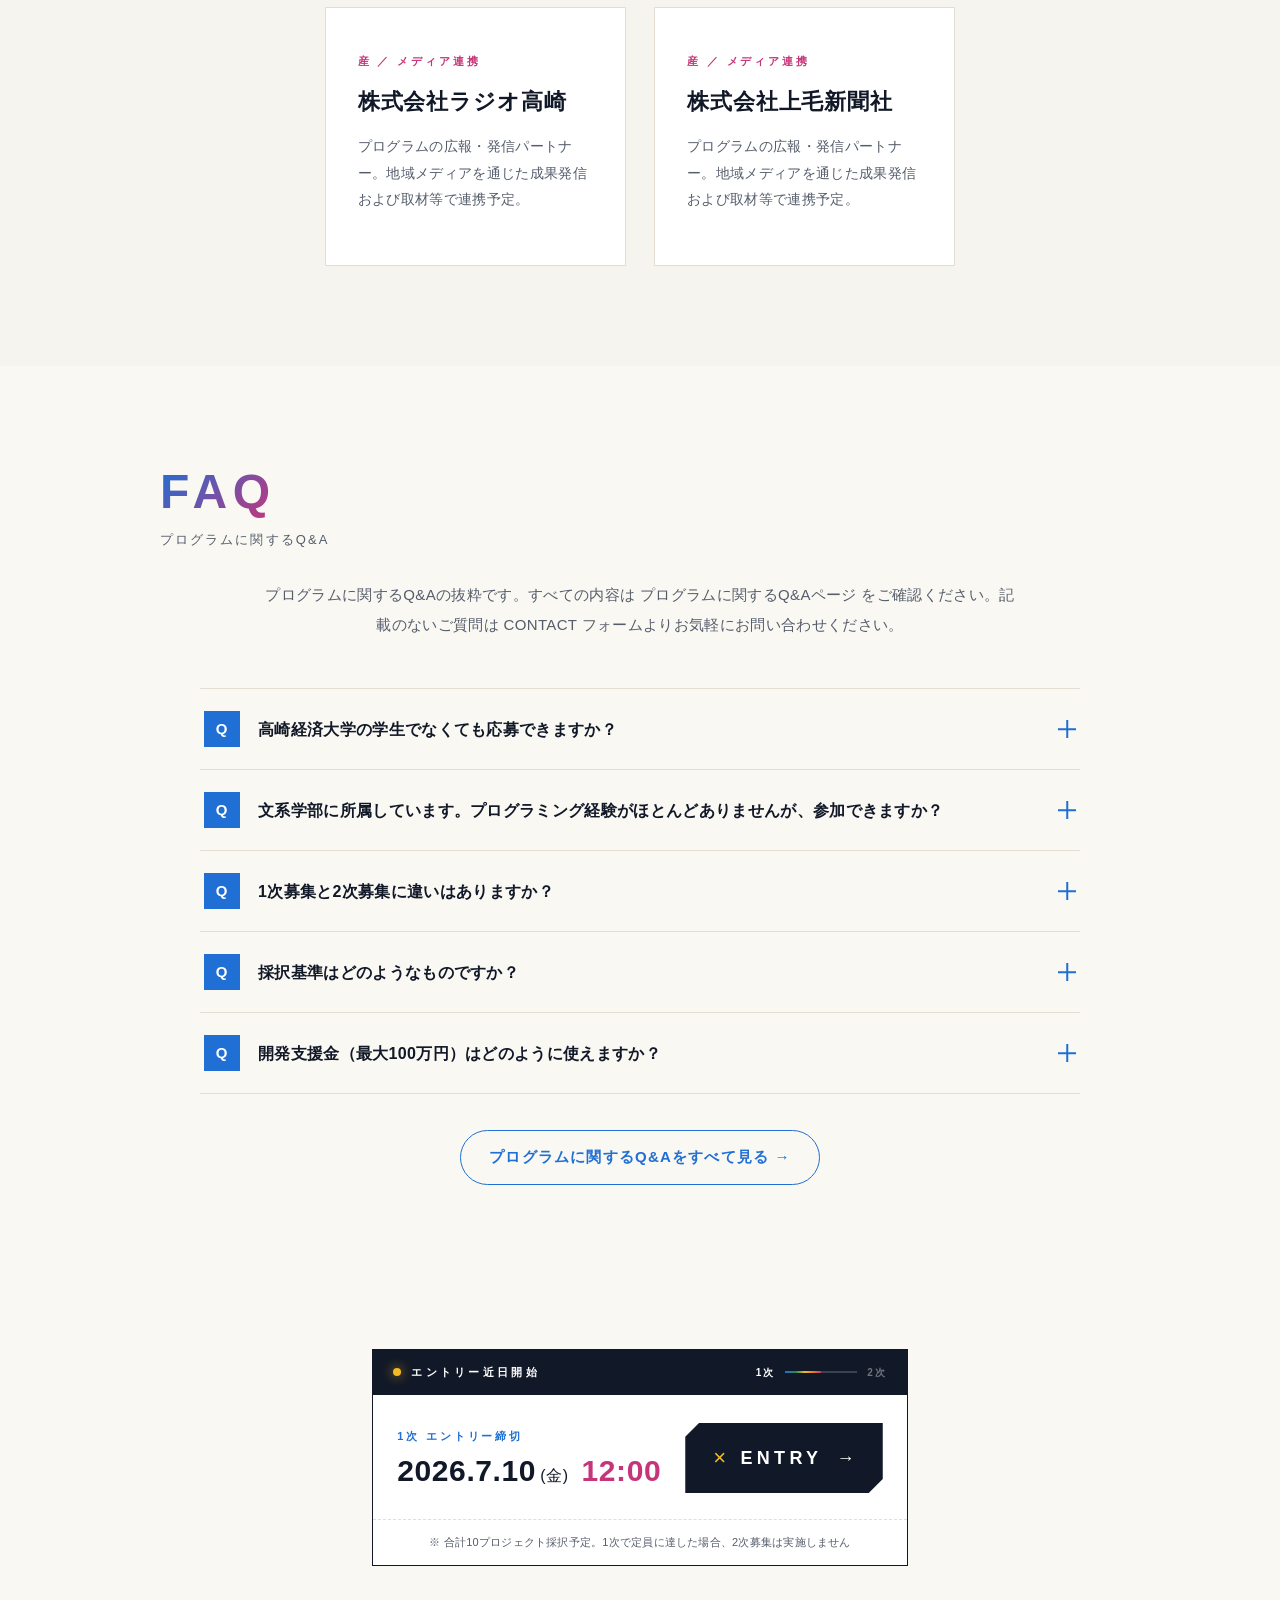
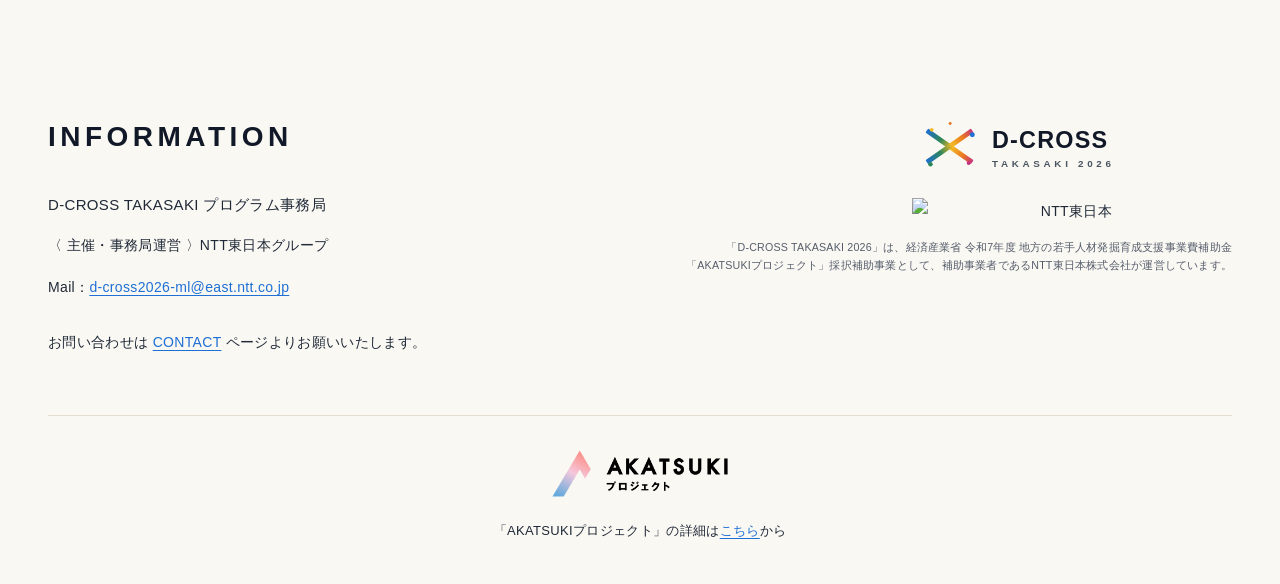
==== commit 33772893: "PARTNERSHIP: unify ラジオ高崎 & 上毛新聞社 note to '地域メディアを通じた成果発信および取材等で連携予定'" ====
--- a/index.html
+++ b/index.html
@@ -700,12 +700,12 @@
       <article class="partnership-card">
         <span class="partnership-card-role">産 ／ メディア連携</span>
         <h3 class="partnership-card-name">株式会社ラジオ高崎</h3>
-        <p class="partnership-card-note">プログラムの広報・発信パートナー。地域住民へのリーチおよびデモデイ告知等で連携。</p>
+        <p class="partnership-card-note">プログラムの広報・発信パートナー。地域メディアを通じた成果発信および取材等で連携予定。</p>
       </article>
       <article class="partnership-card">
         <span class="partnership-card-role">産 ／ メディア連携</span>
         <h3 class="partnership-card-name">株式会社上毛新聞社</h3>
-        <p class="partnership-card-note">プログラムの広報・発信パートナー。地域メディアを通じた成果発信および取材等で連携。</p>
+        <p class="partnership-card-note">プログラムの広報・発信パートナー。地域メディアを通じた成果発信および取材等で連携予定。</p>
       </article>
     </div>
   </div>
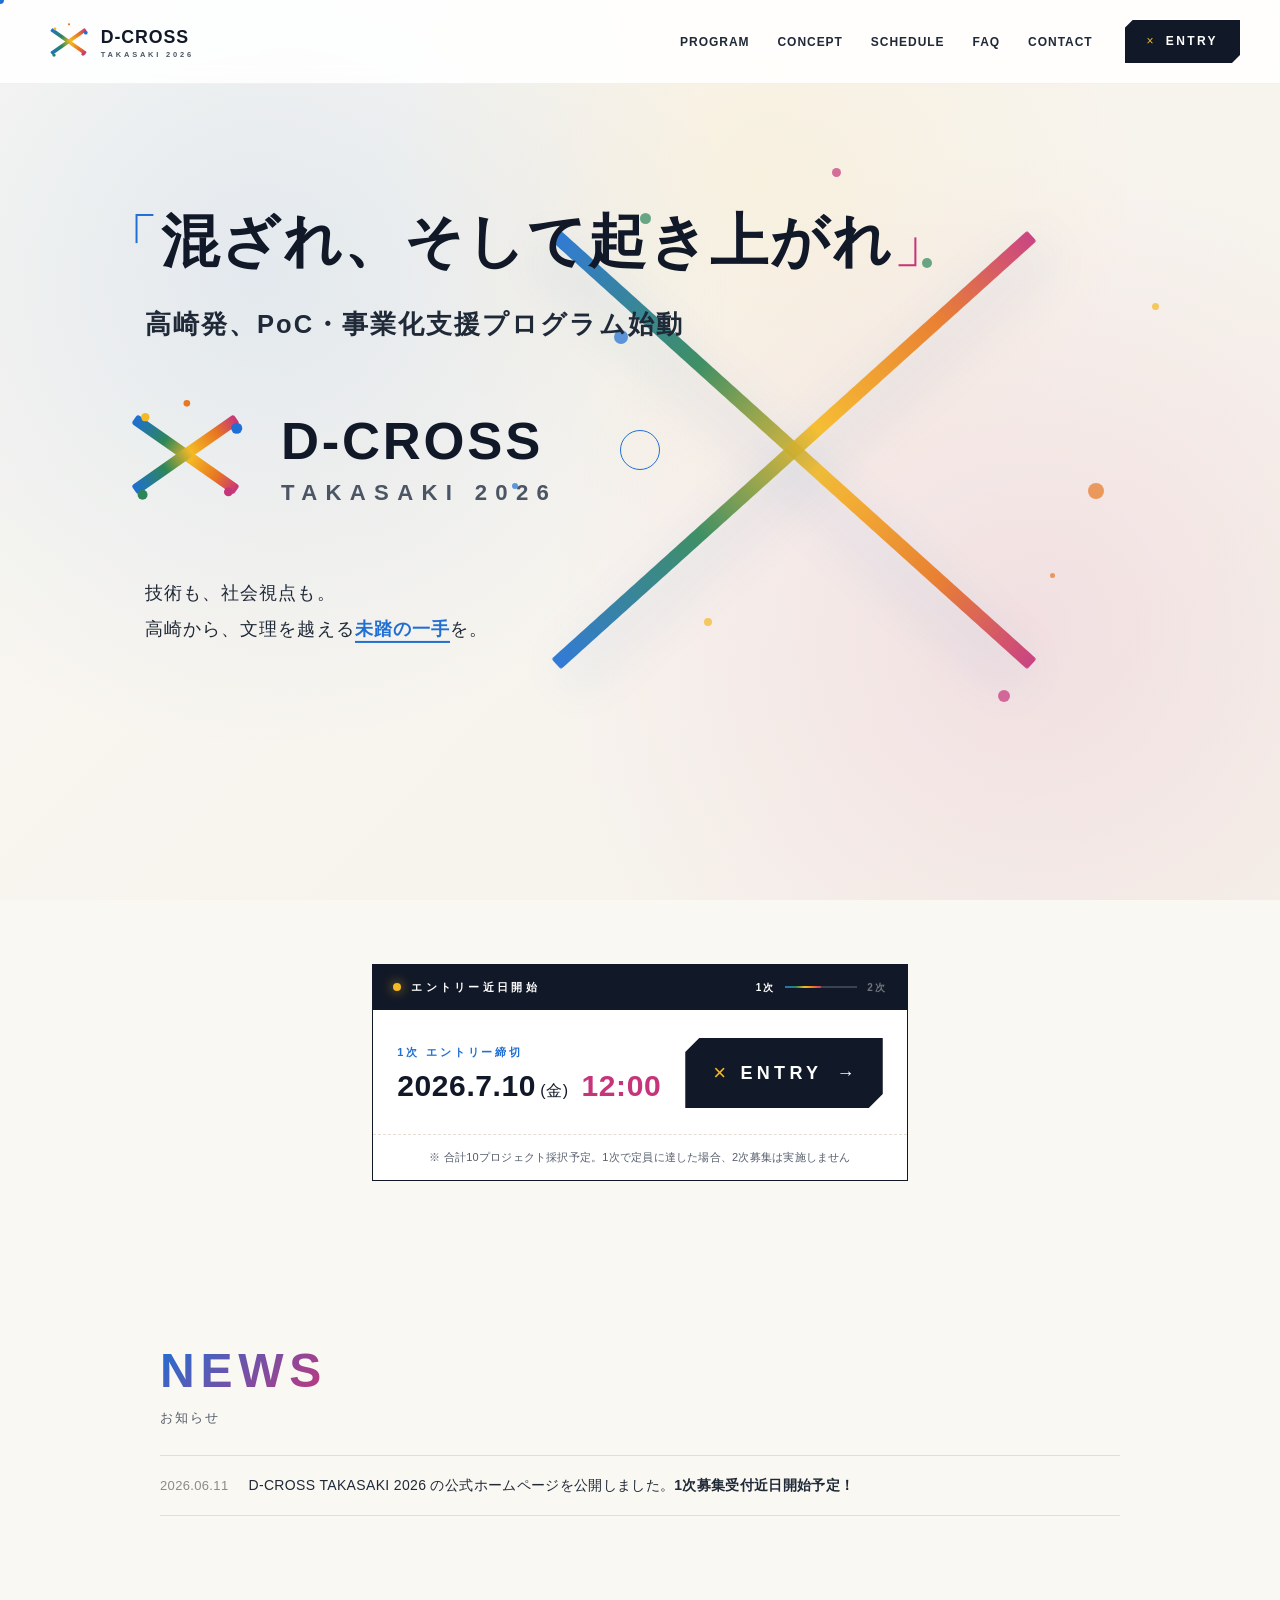
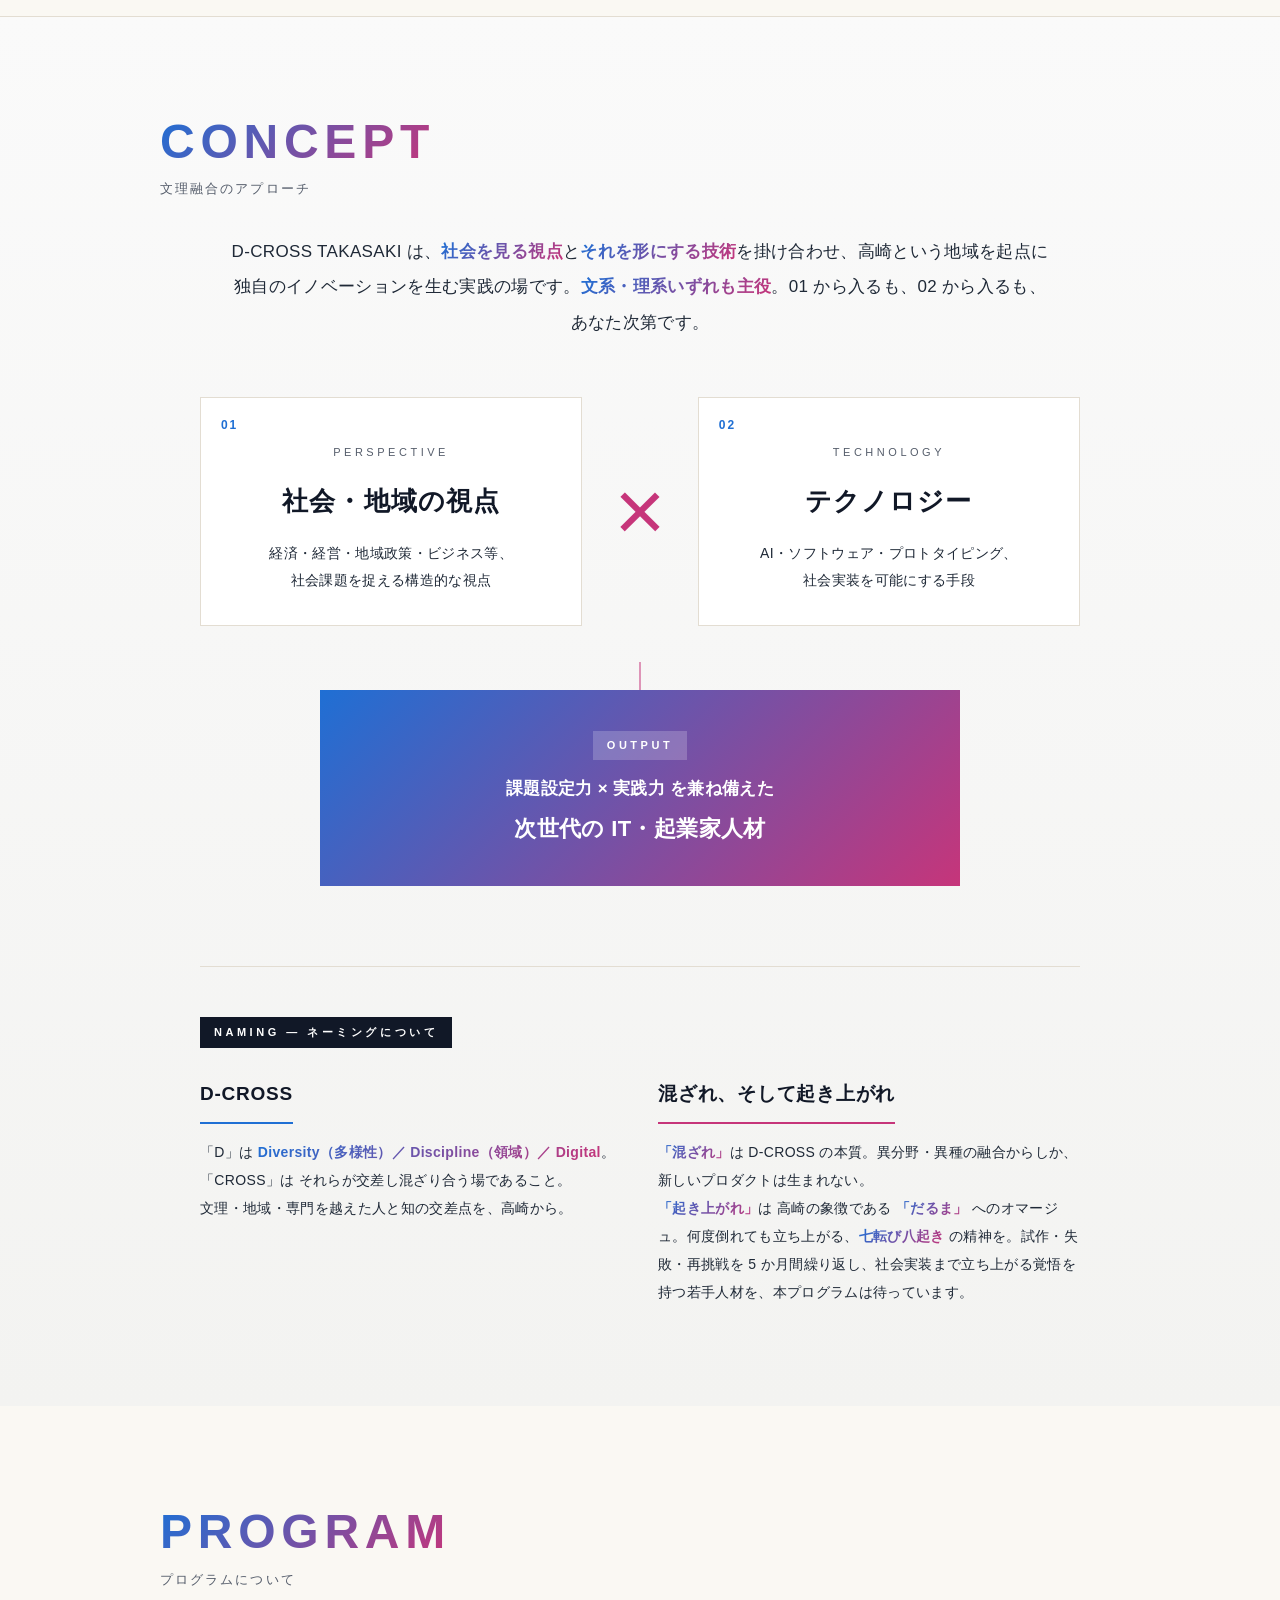
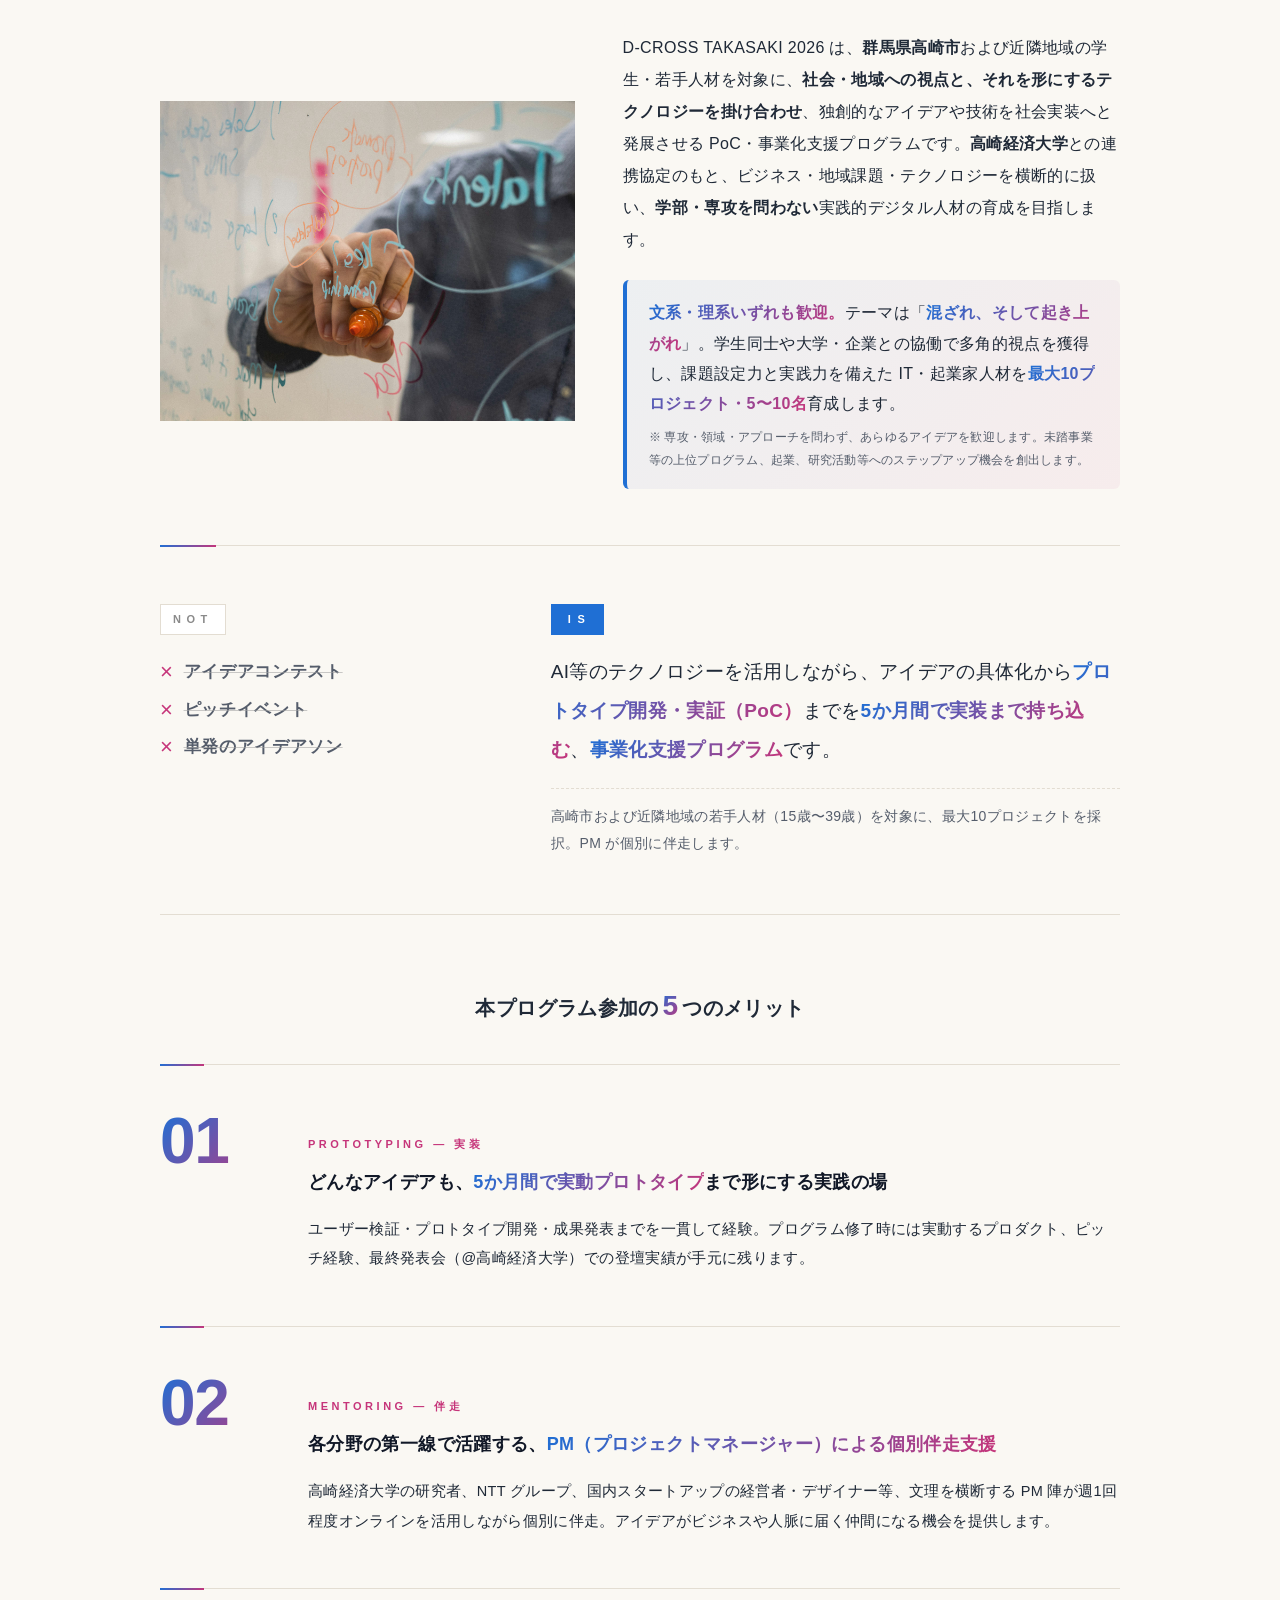
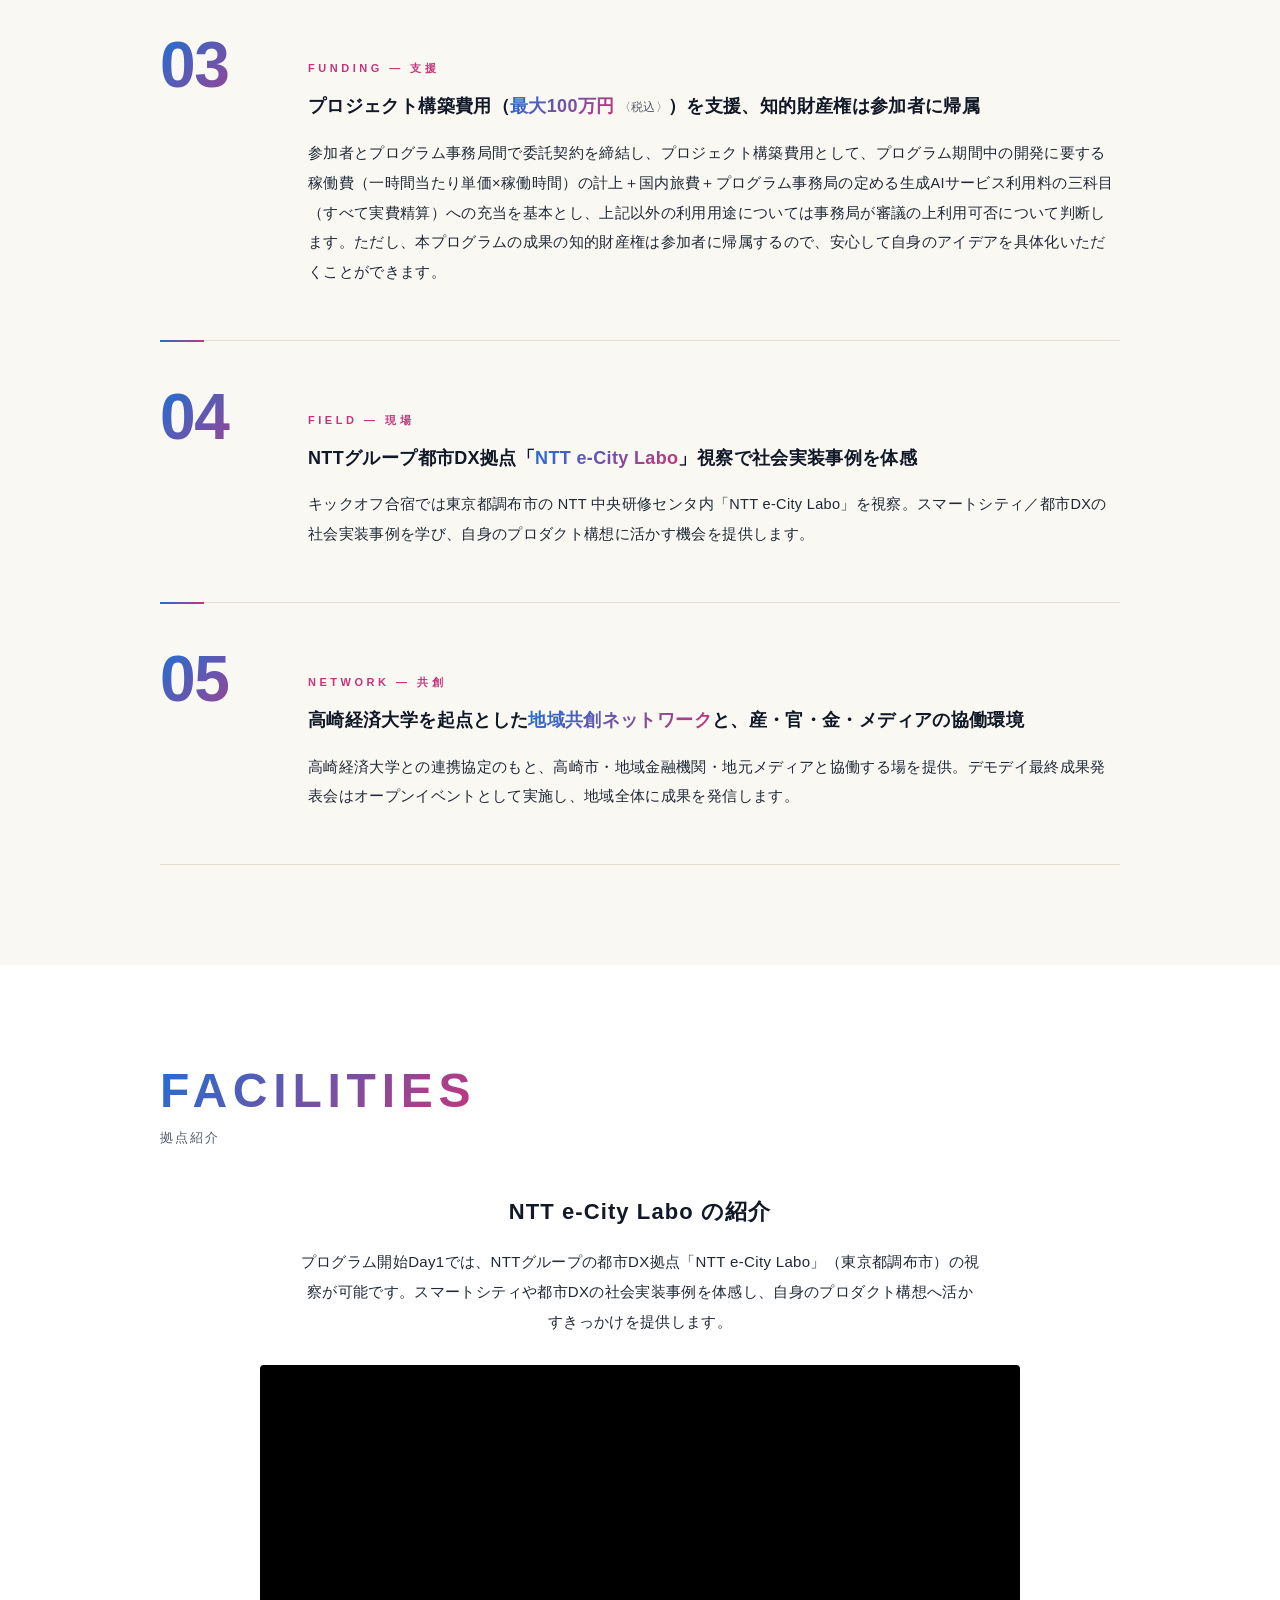
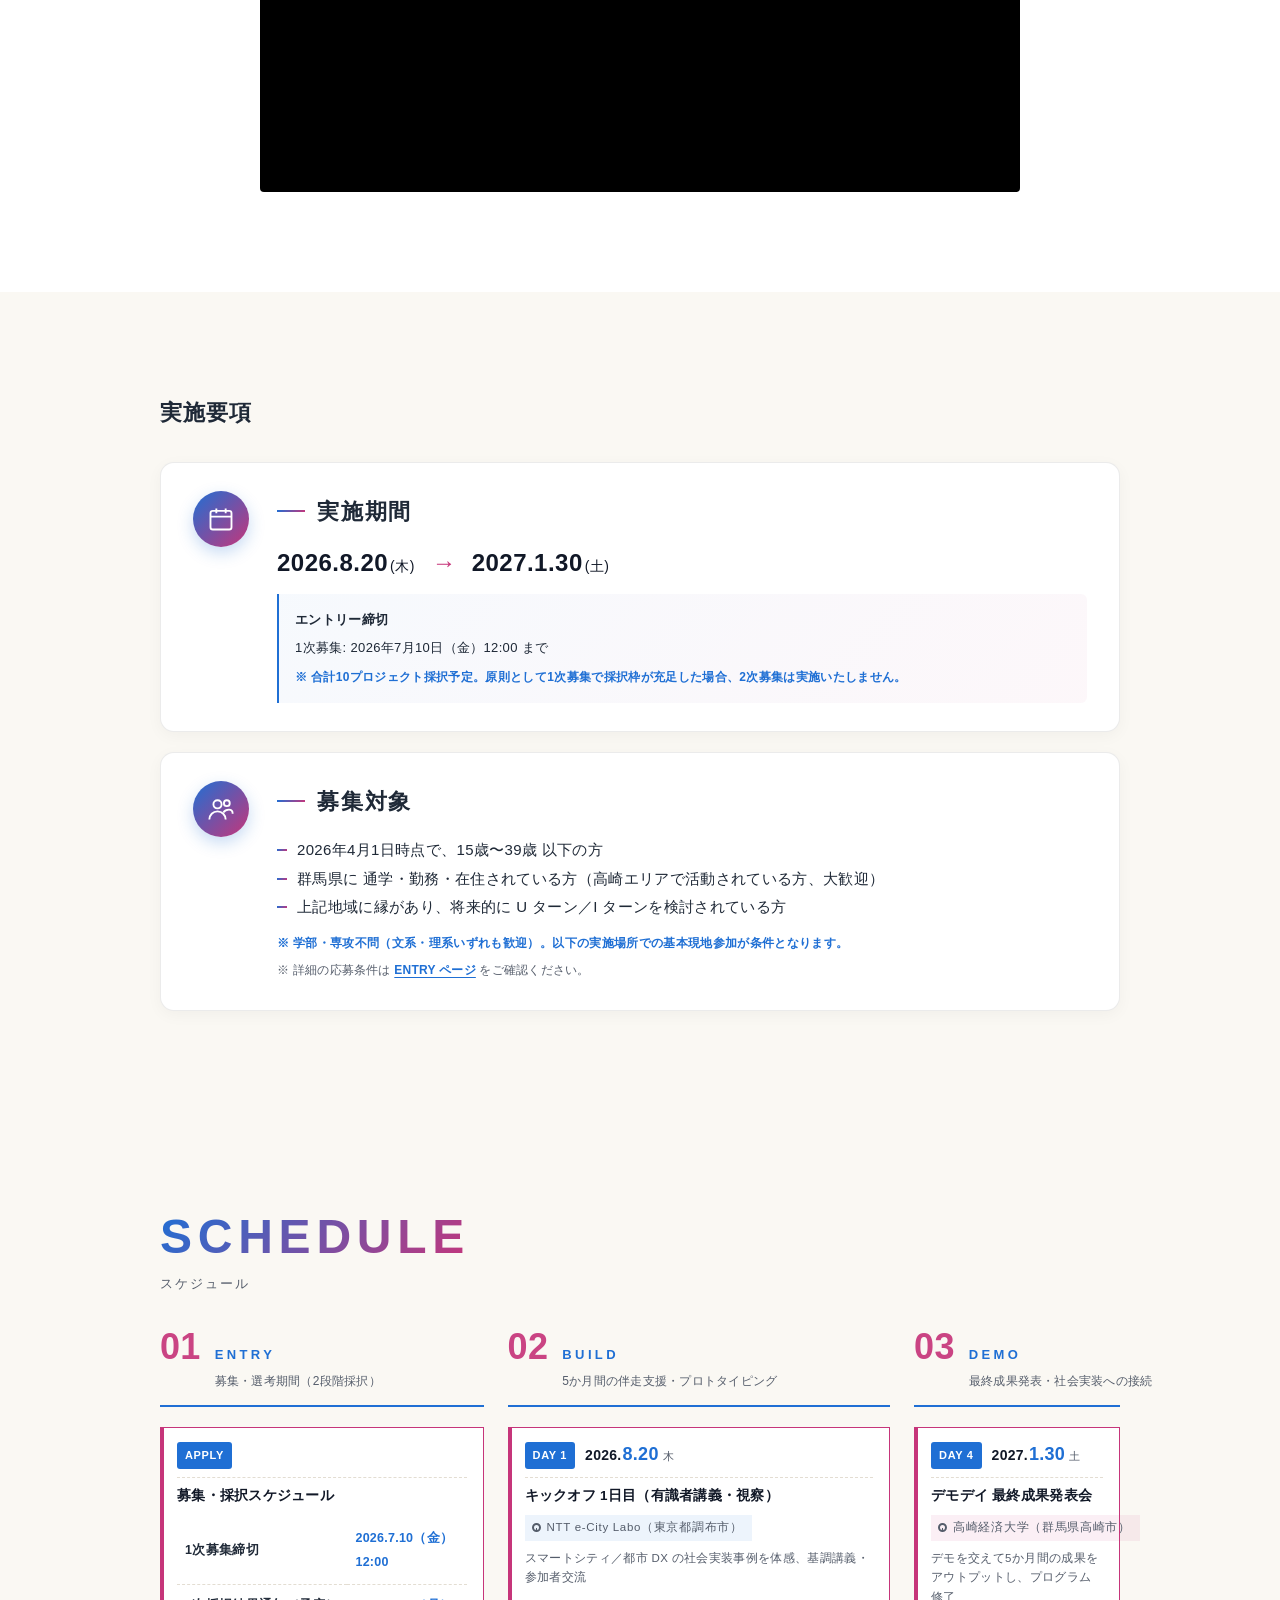
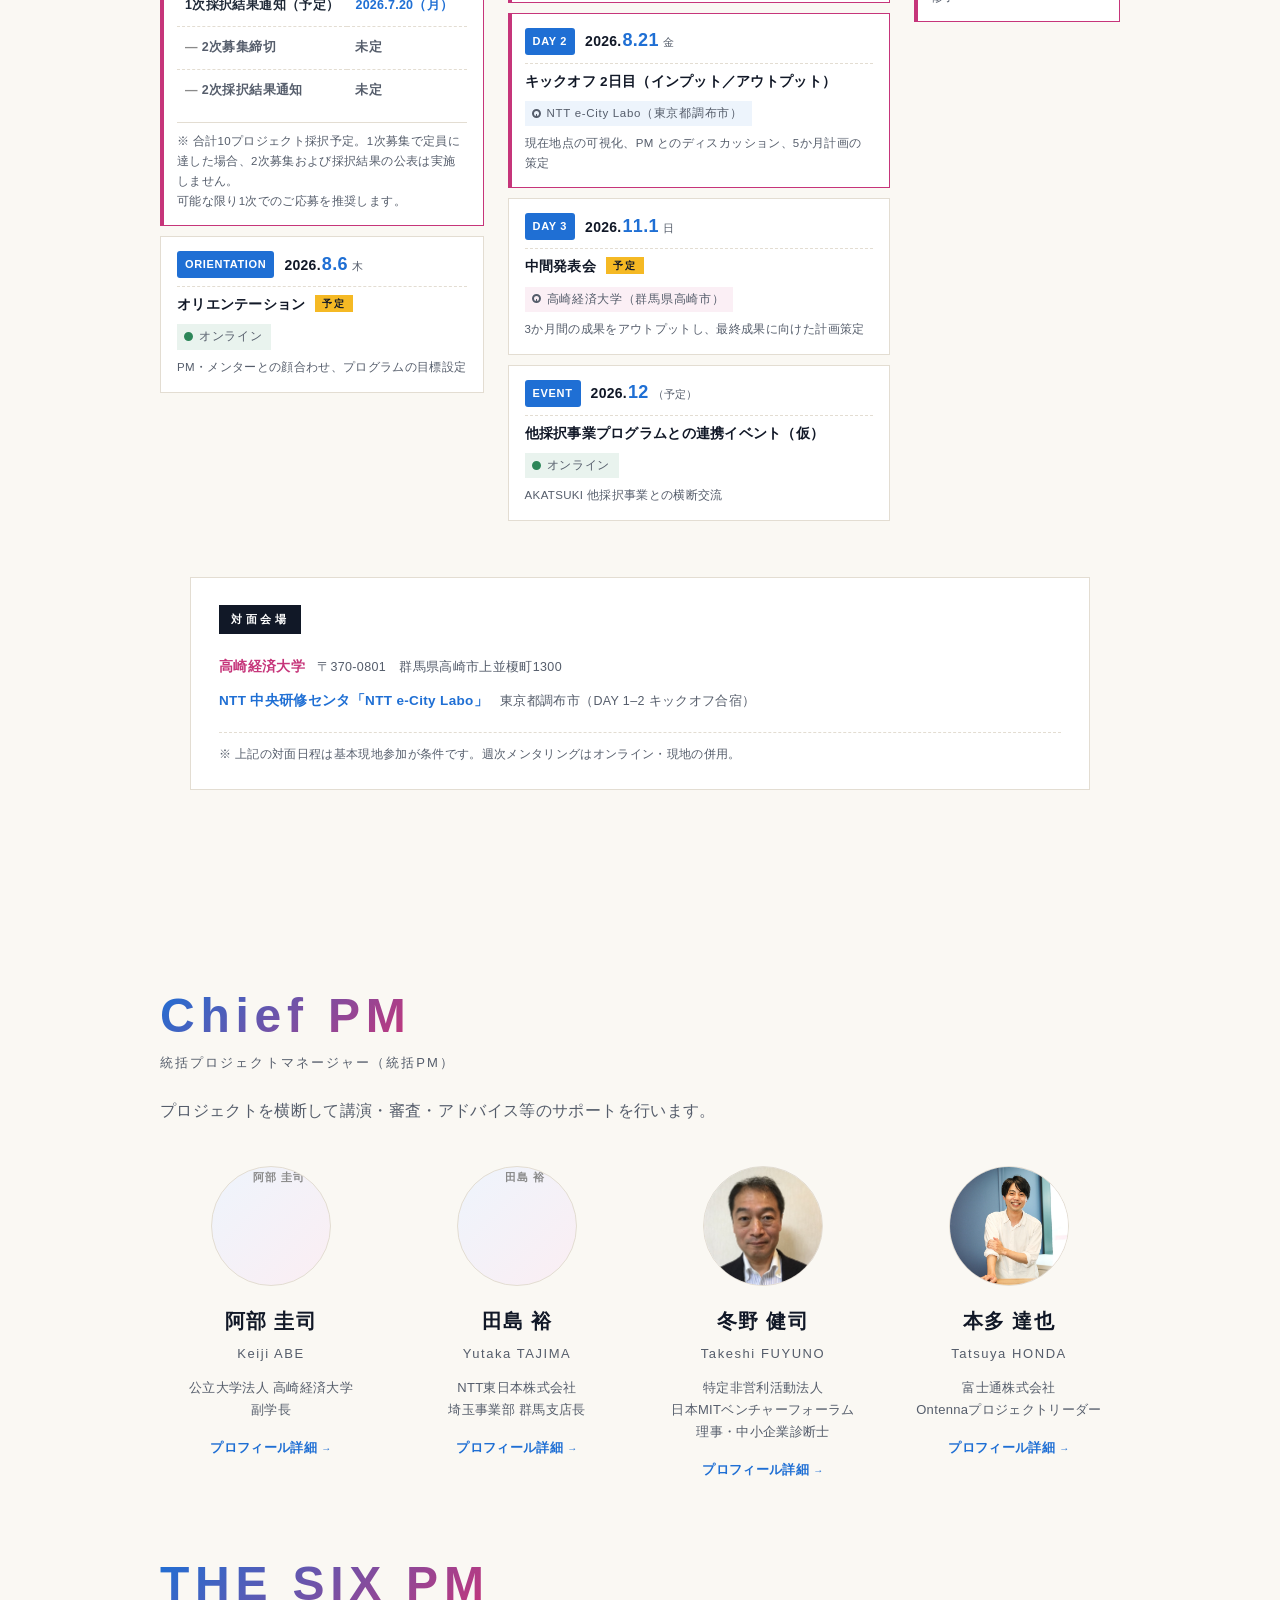
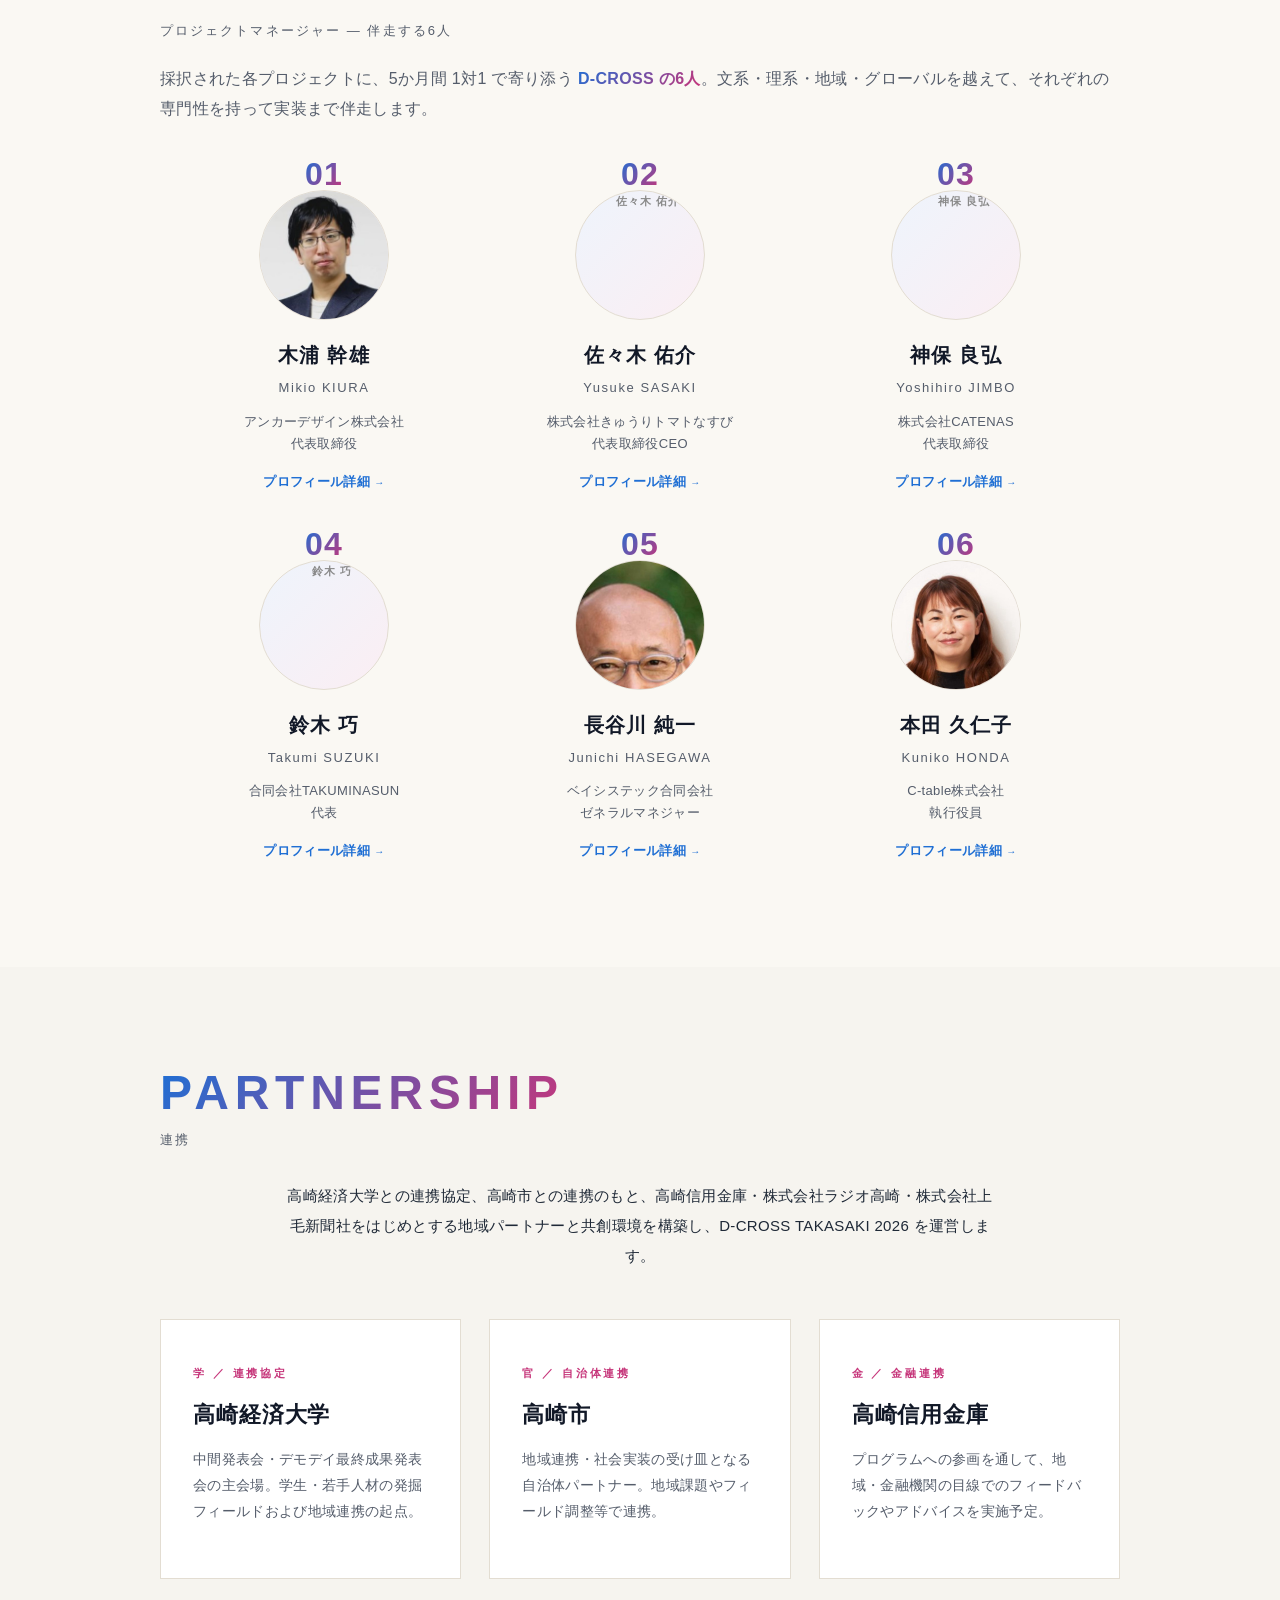
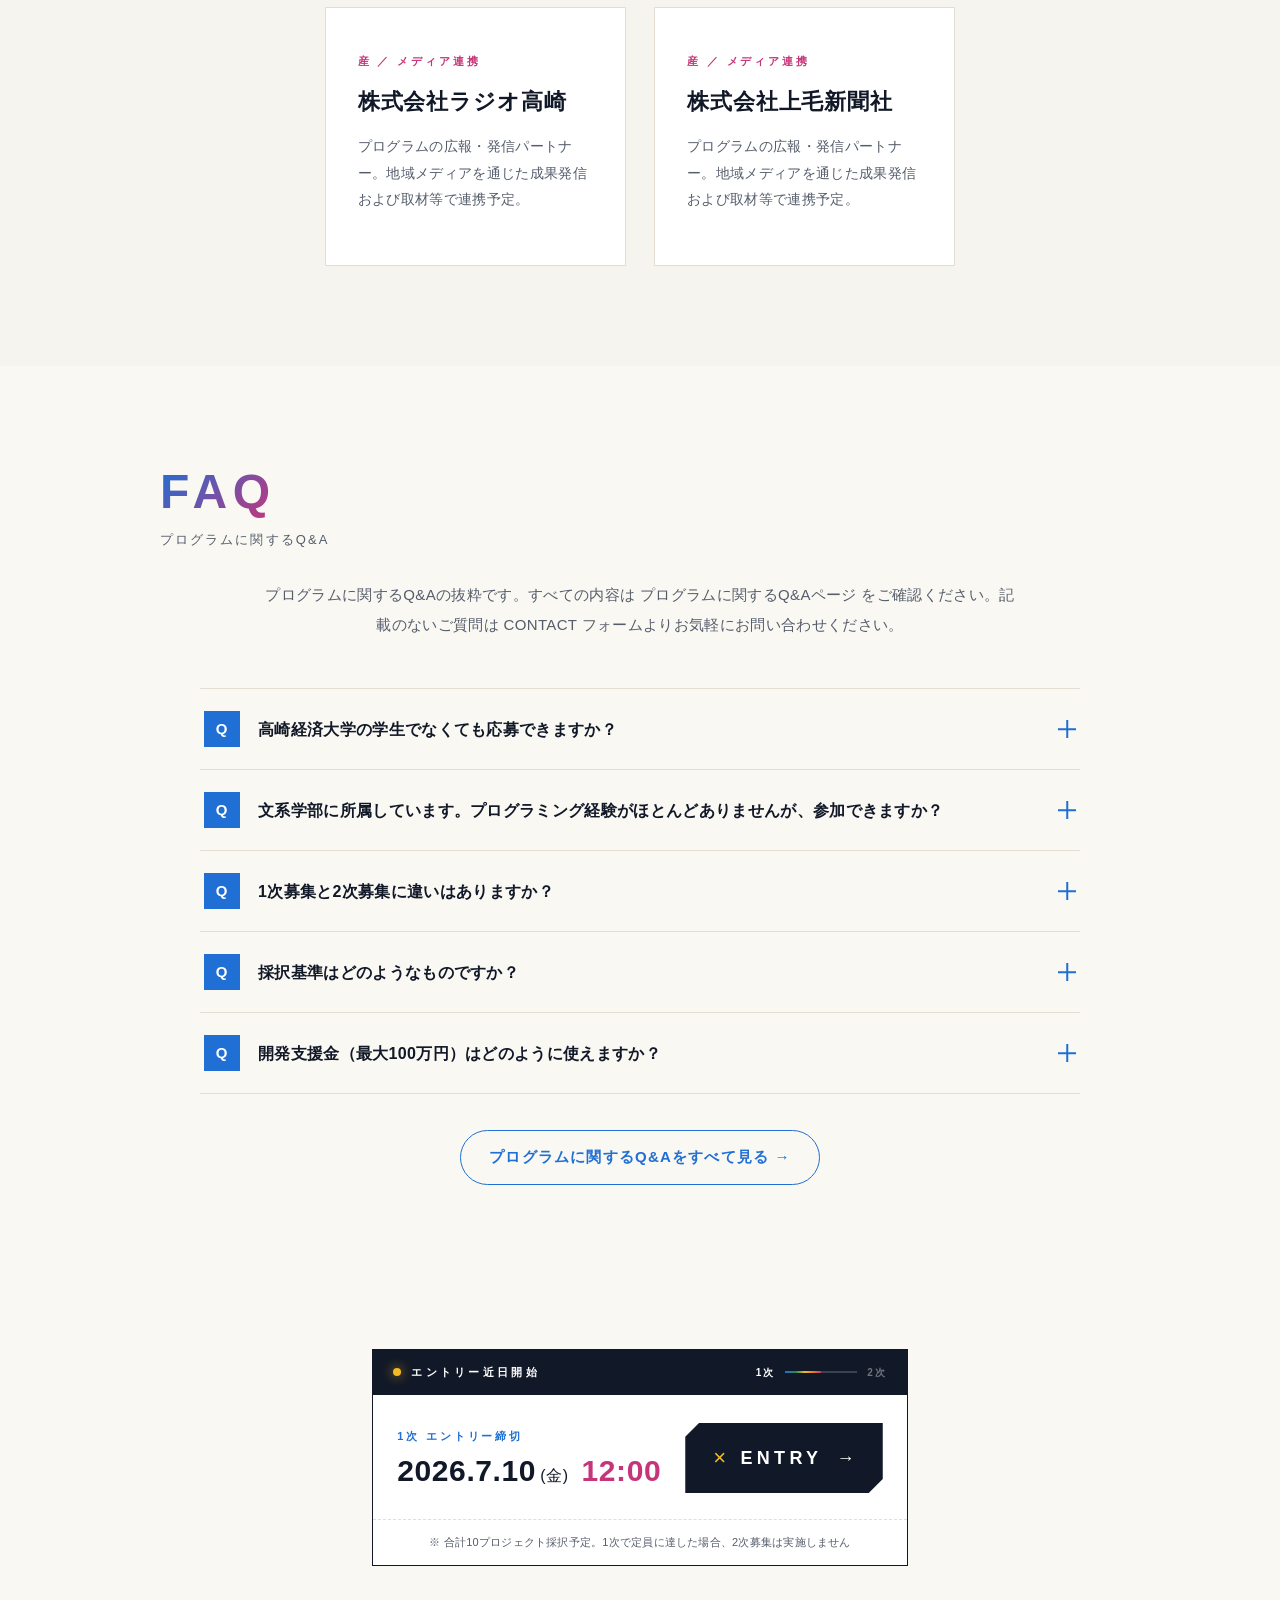
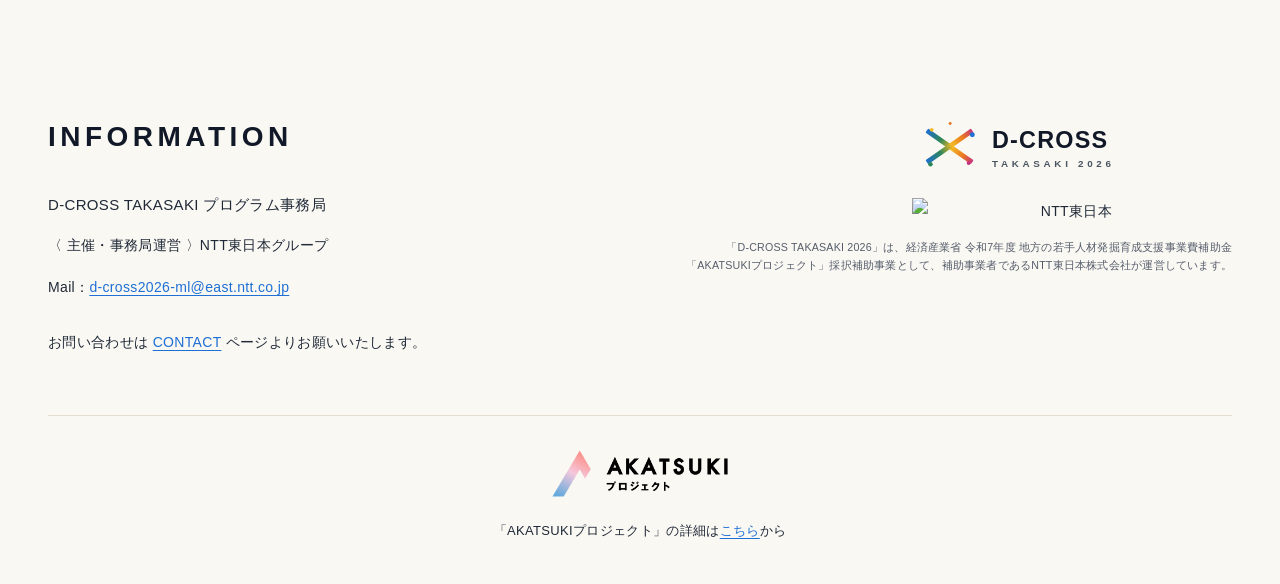
==== commit 5655b617: "PARTNERSHIP 高崎信用金庫: add 予定 suffix ('実施' → '実施予定') to align with media partners' phrasing" ====
--- a/index.html
+++ b/index.html
@@ -695,7 +695,7 @@
       <article class="partnership-card">
         <span class="partnership-card-role">金 ／ 金融連携</span>
         <h3 class="partnership-card-name">高崎信用金庫</h3>
-        <p class="partnership-card-note">プログラムへの参画を通して、地域・金融機関の目線でのフィードバックやアドバイスを実施。</p>
+        <p class="partnership-card-note">プログラムへの参画を通して、地域・金融機関の目線でのフィードバックやアドバイスを実施予定。</p>
       </article>
       <article class="partnership-card">
         <span class="partnership-card-role">産 ／ メディア連携</span>
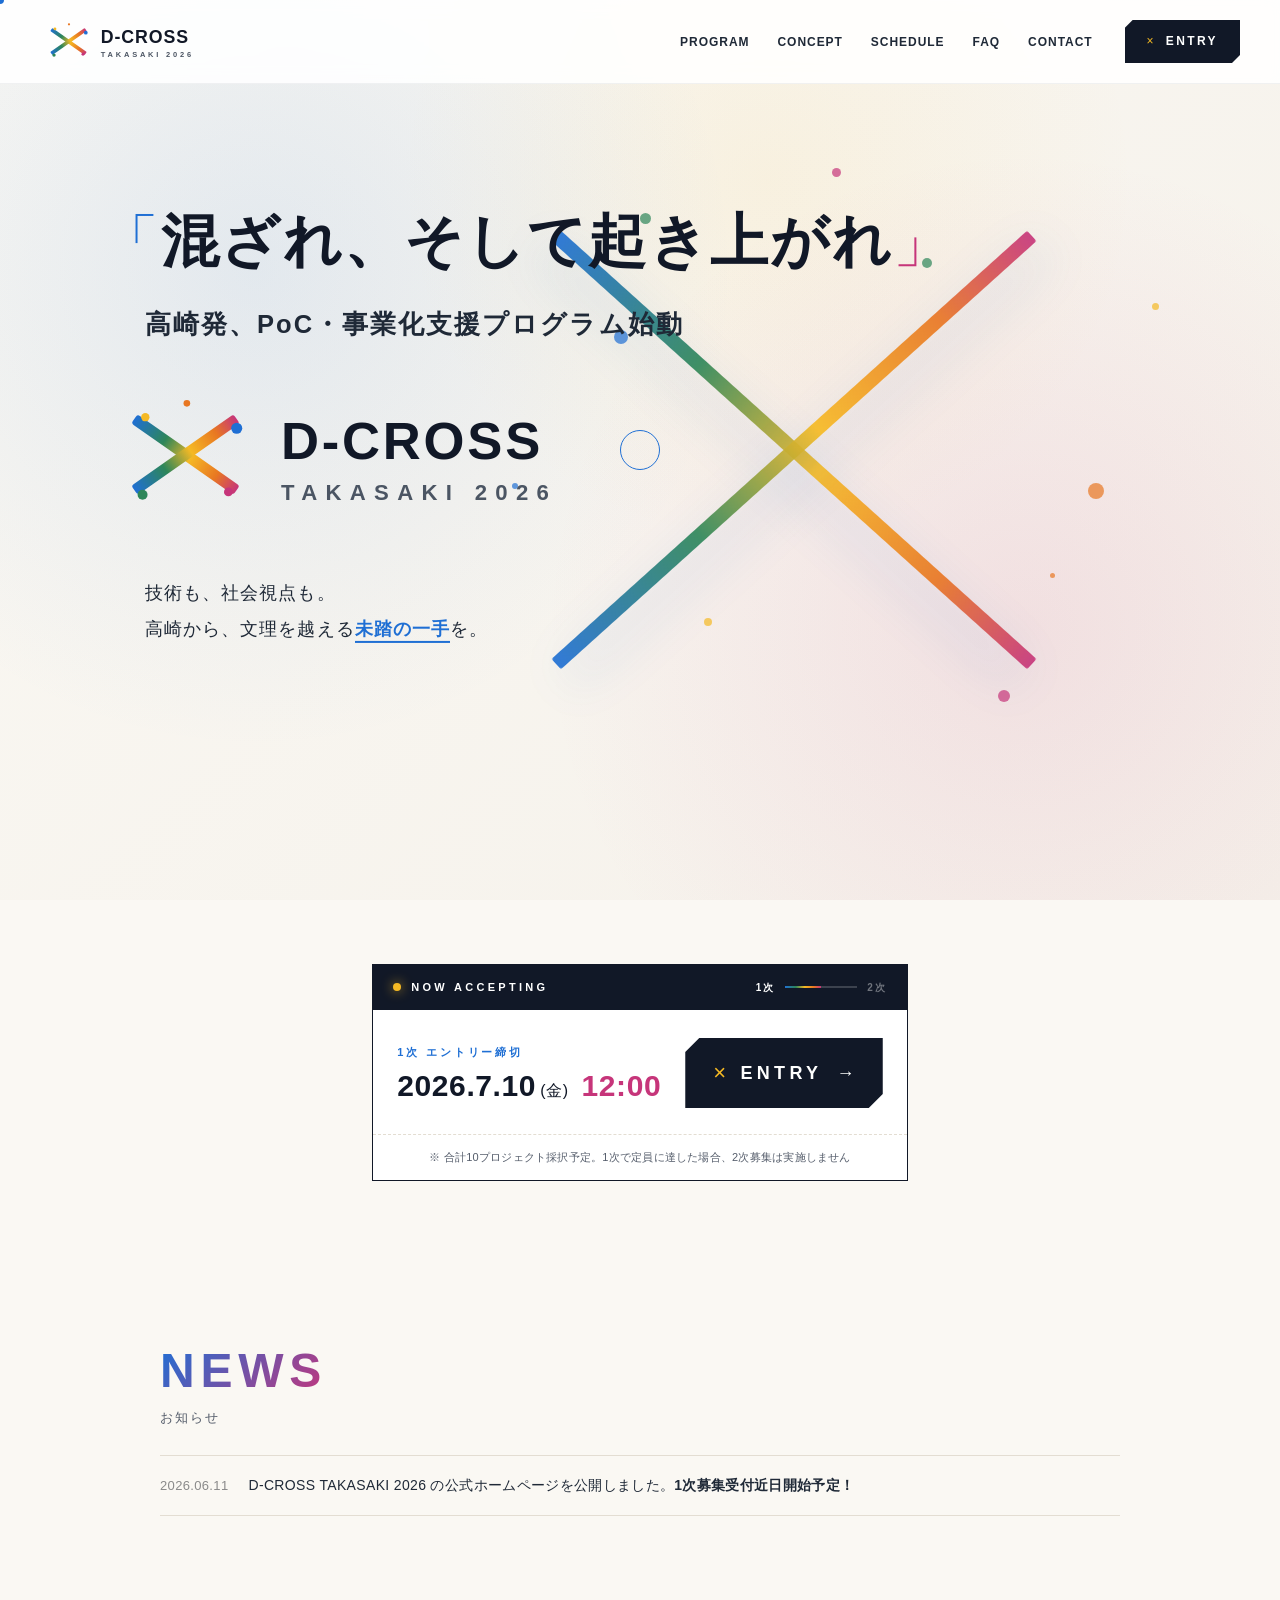
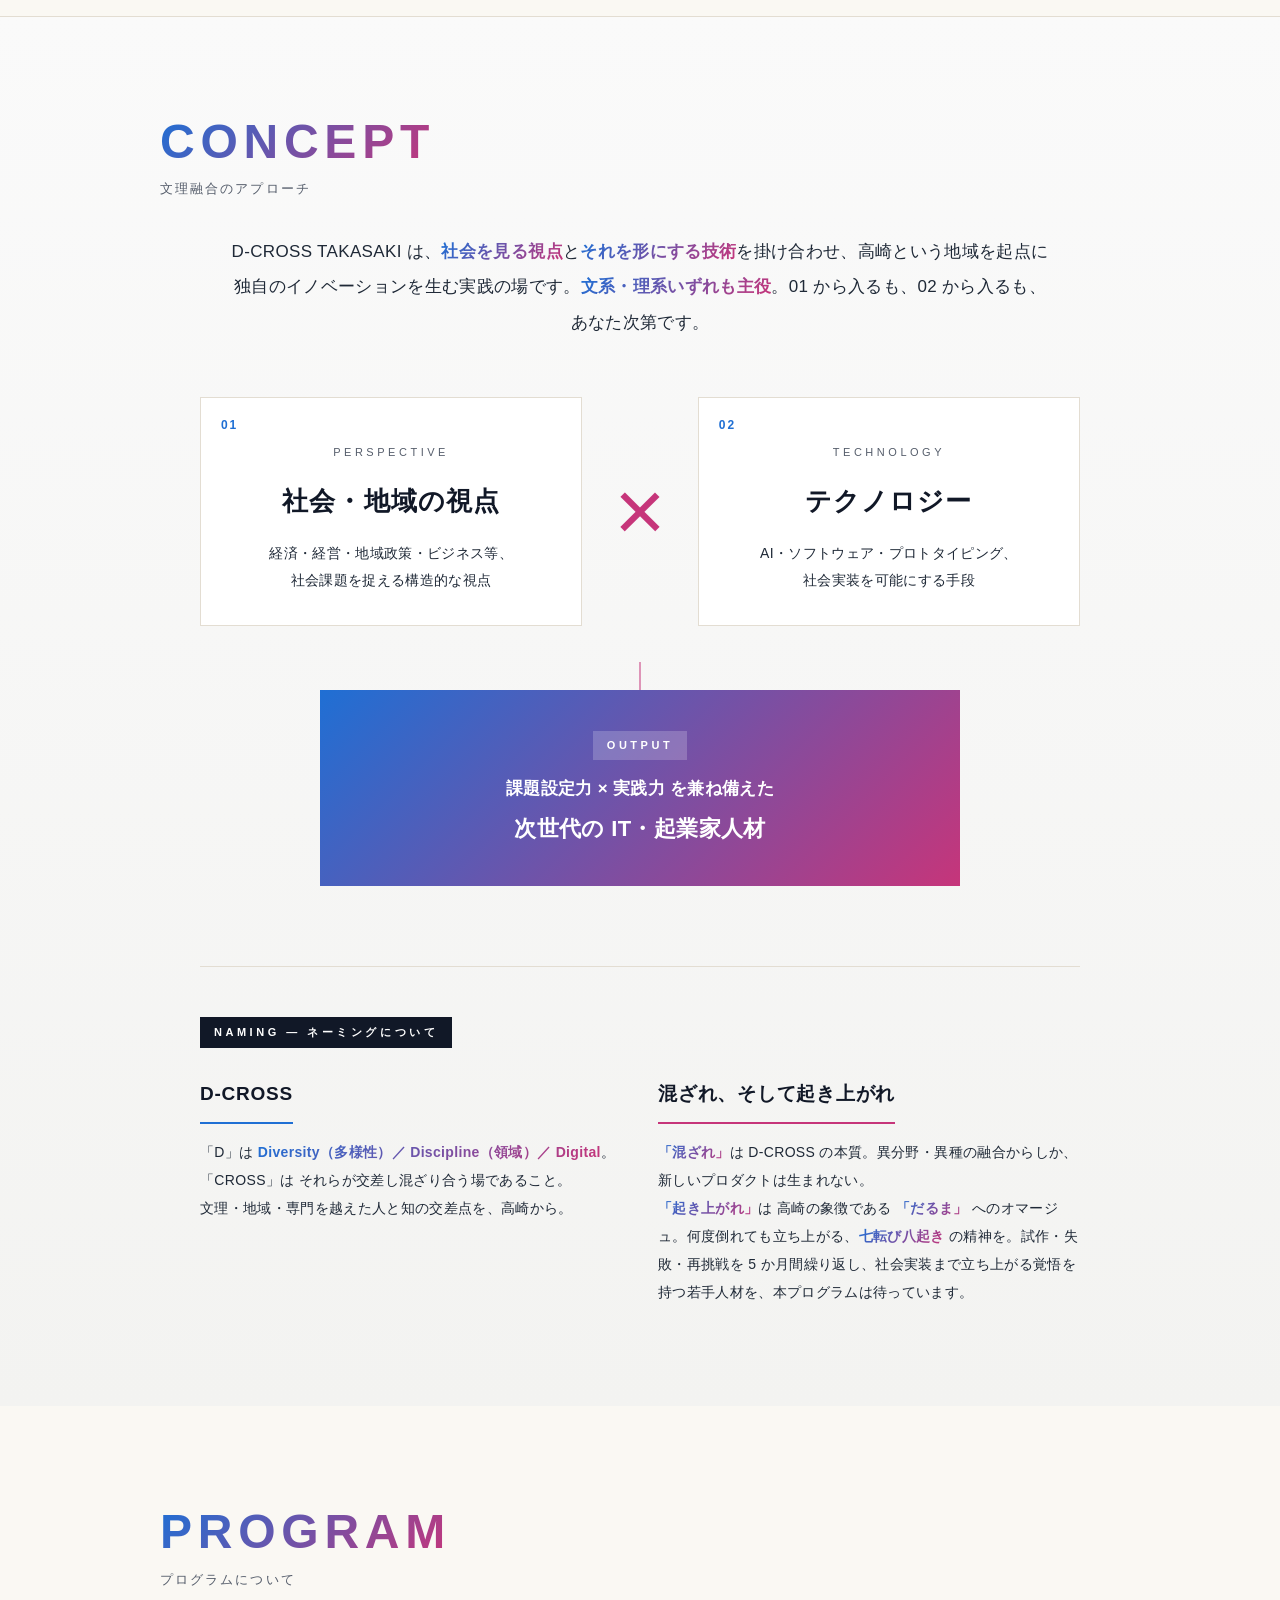
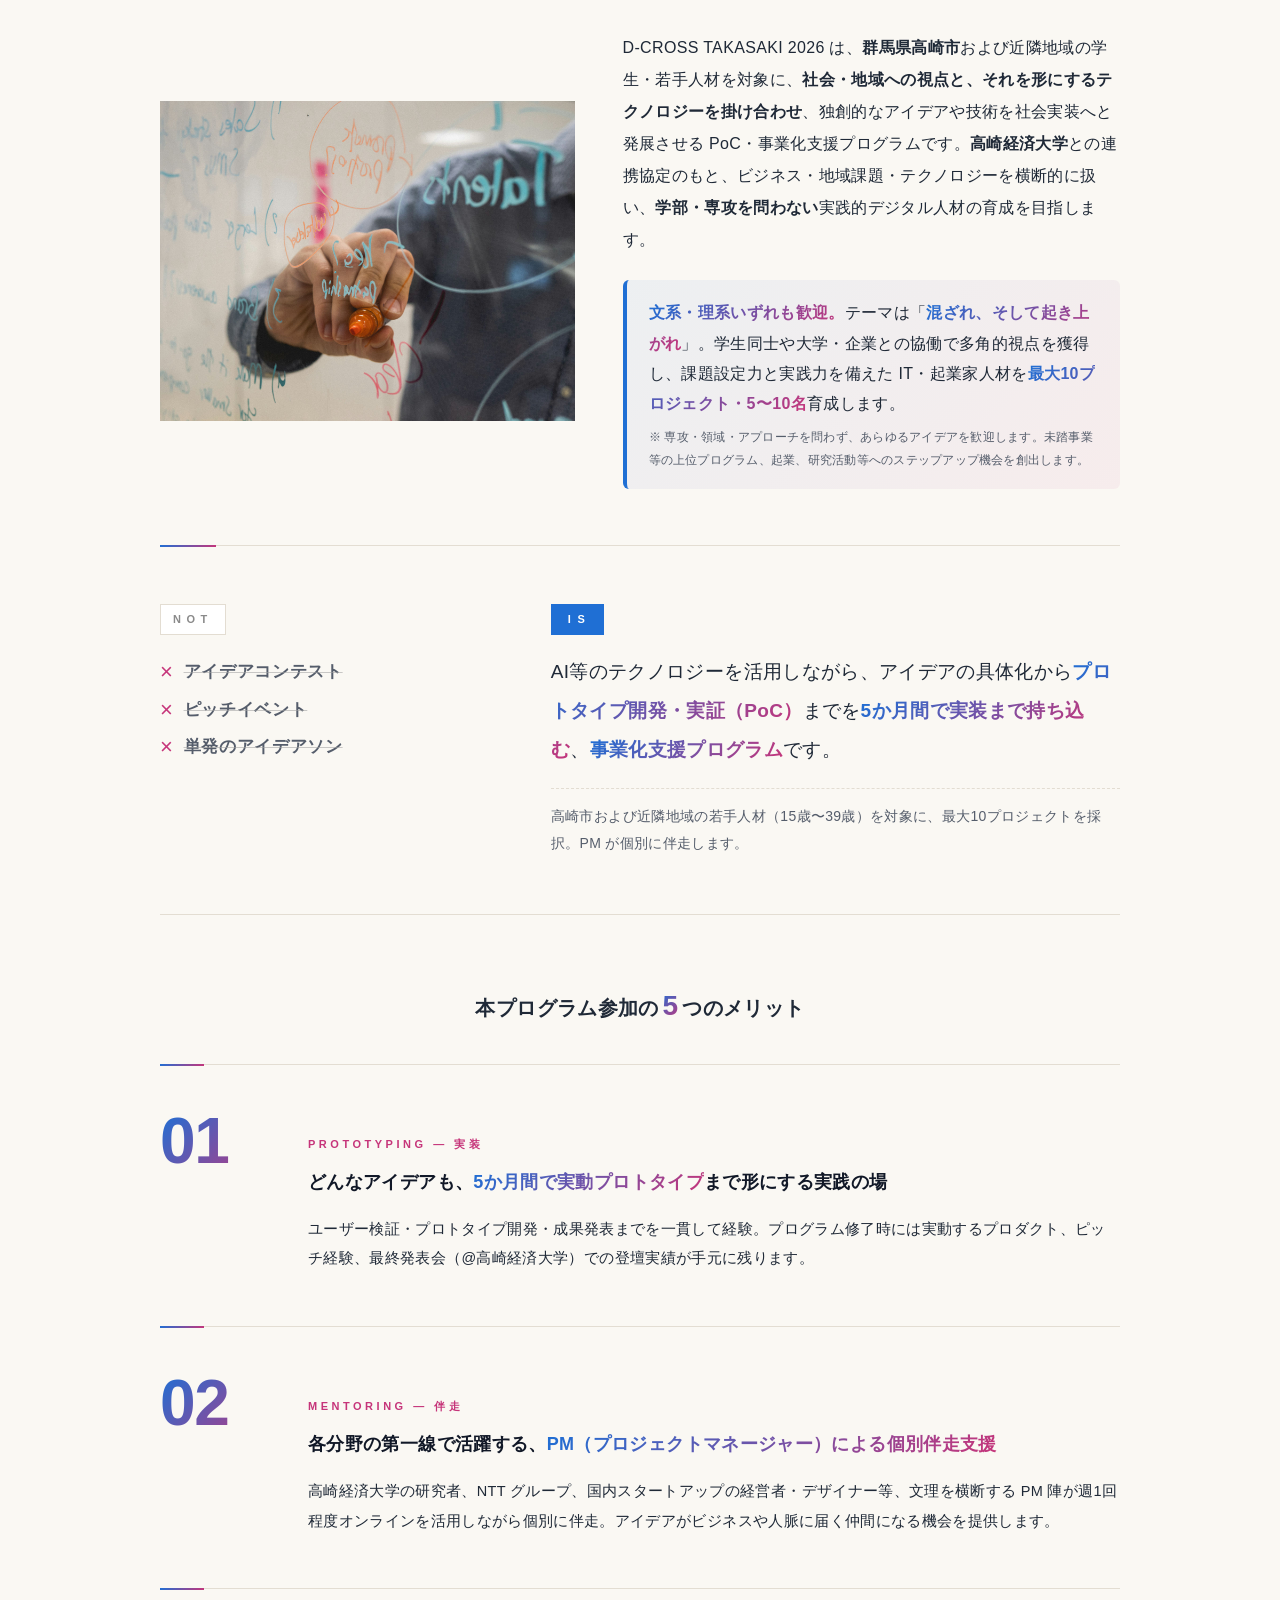
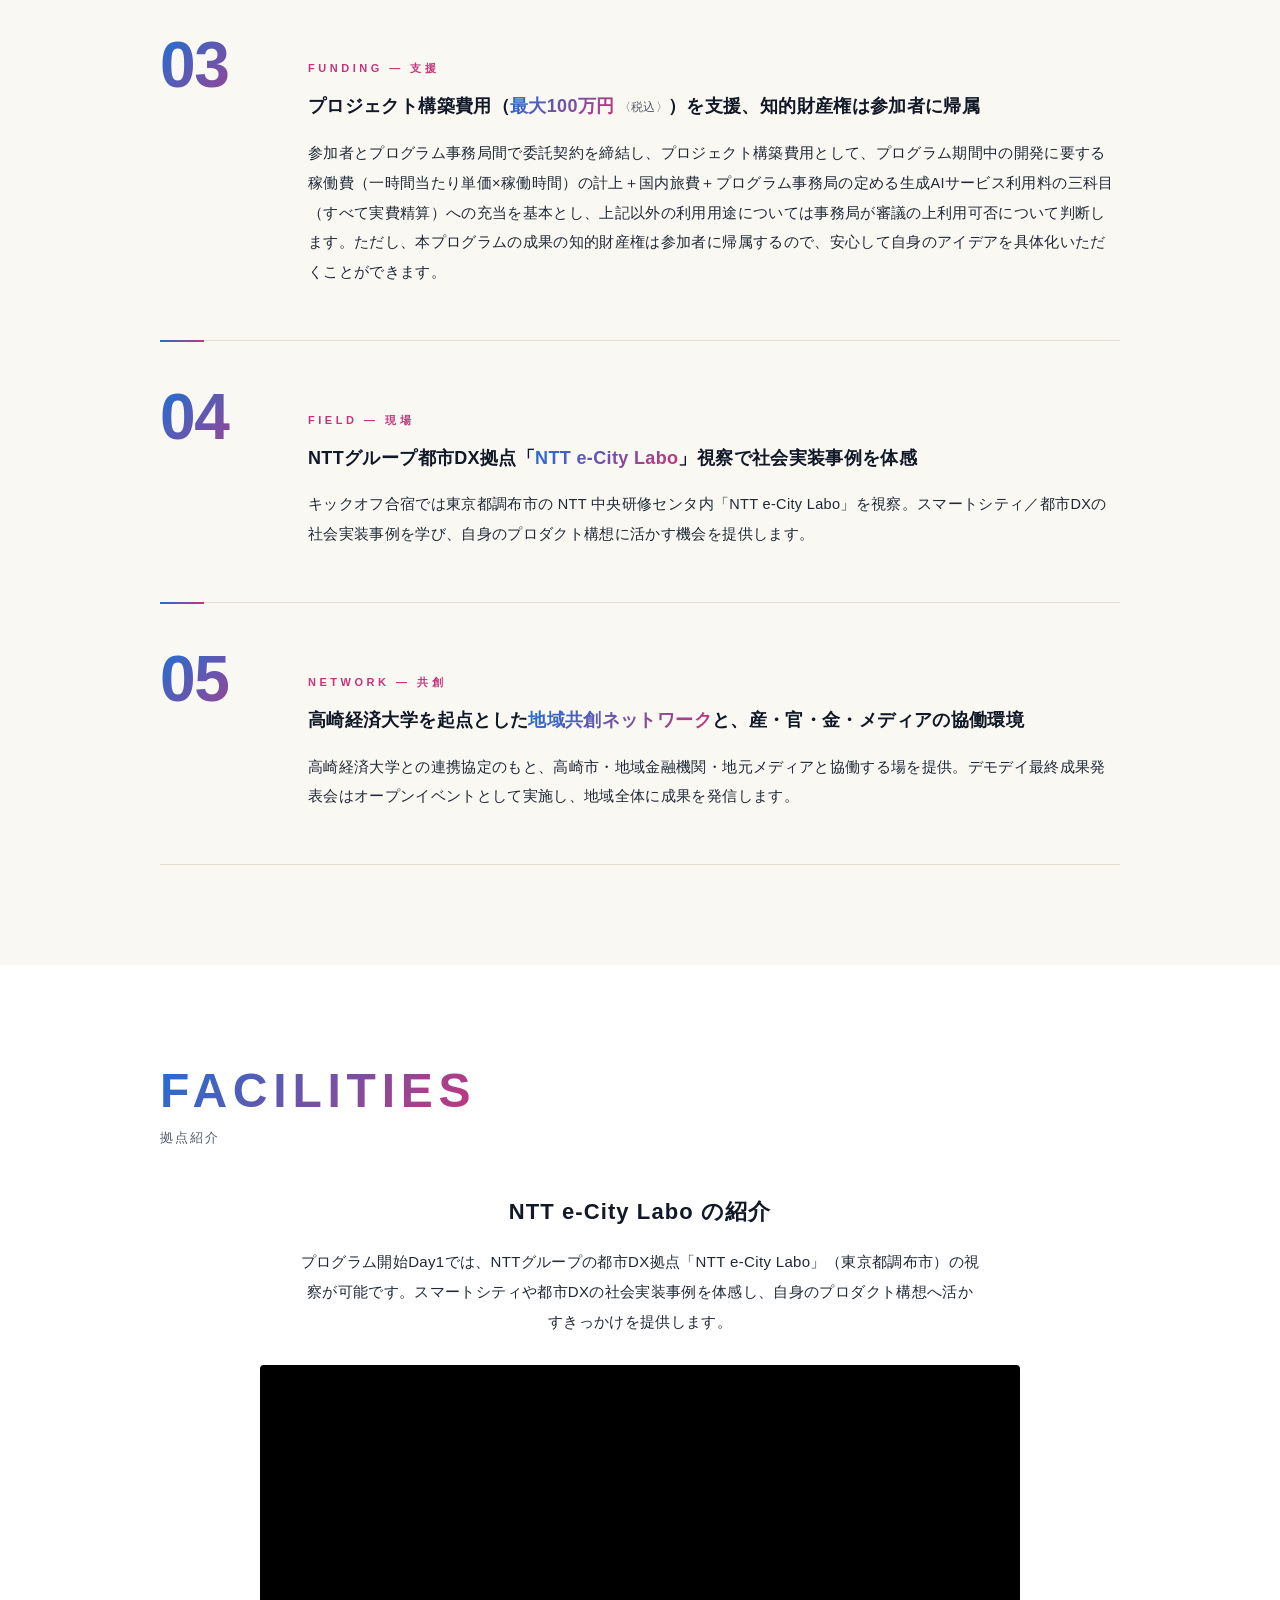
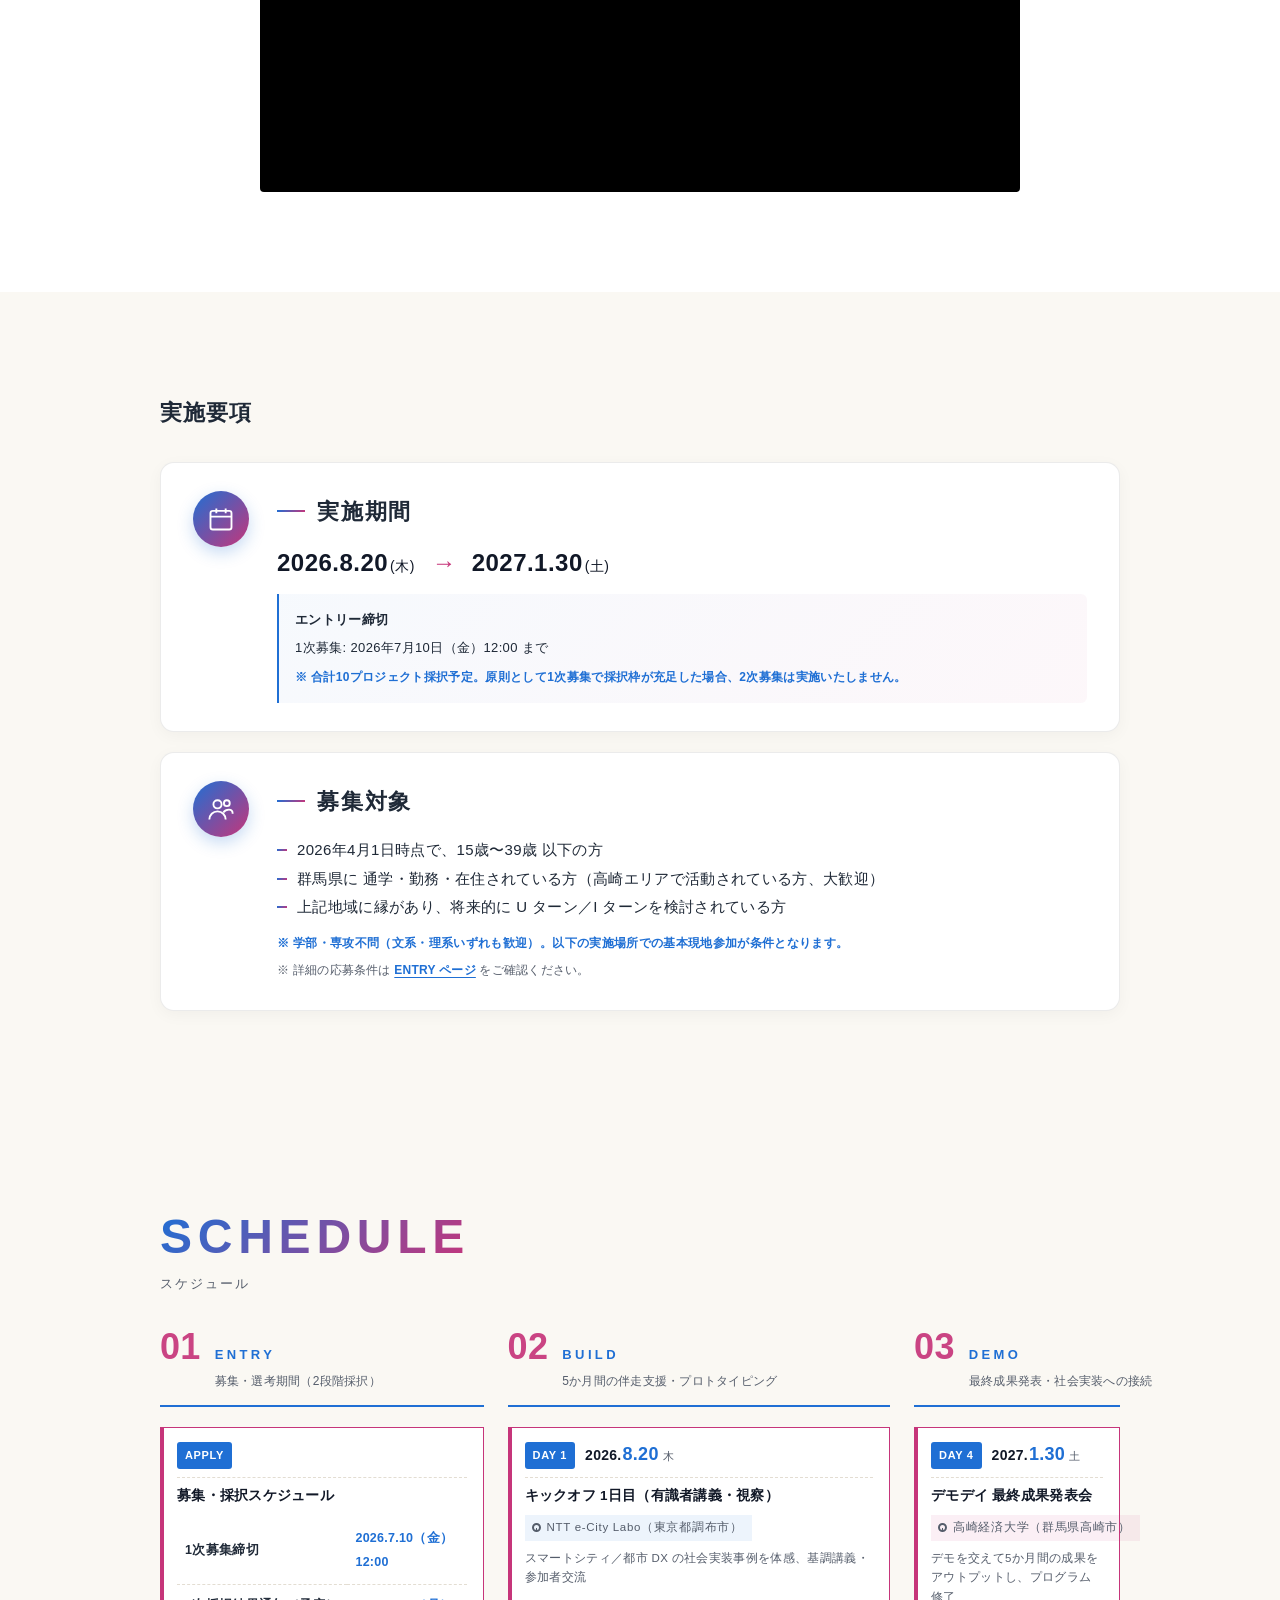
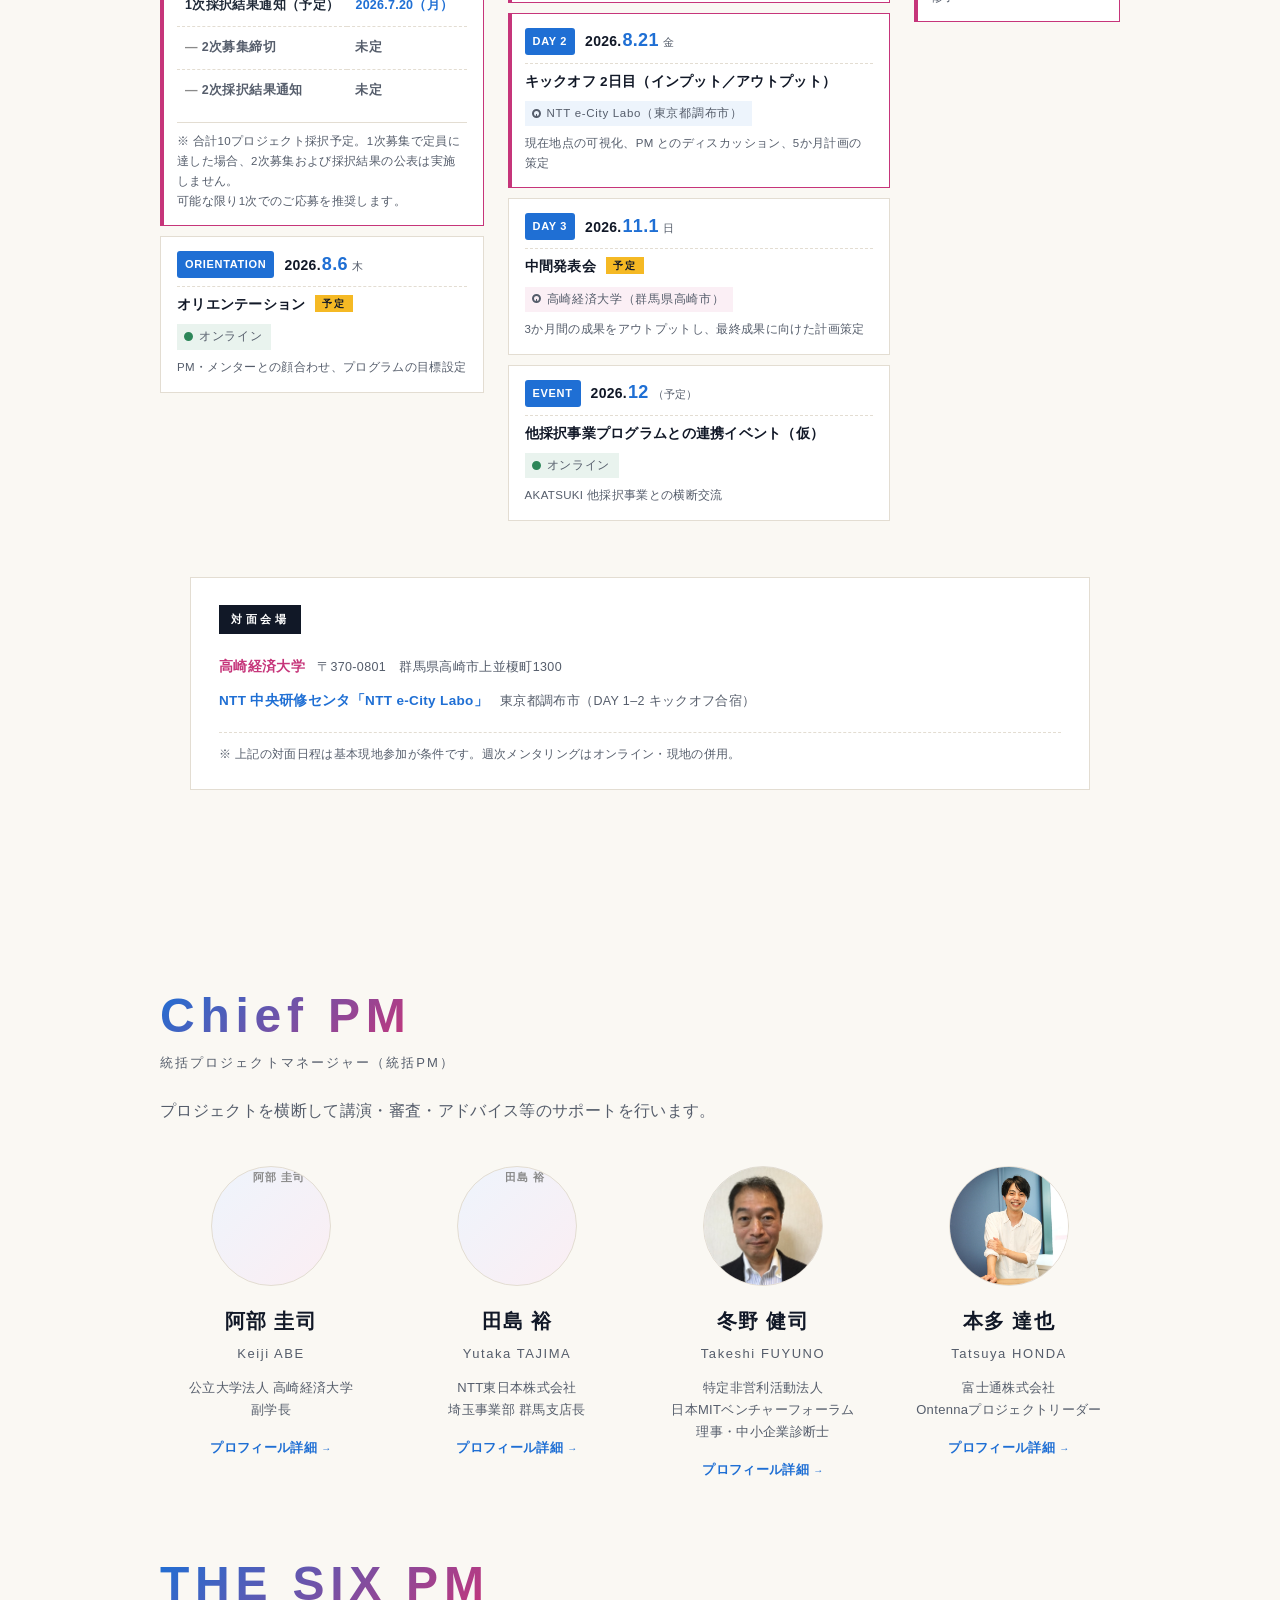
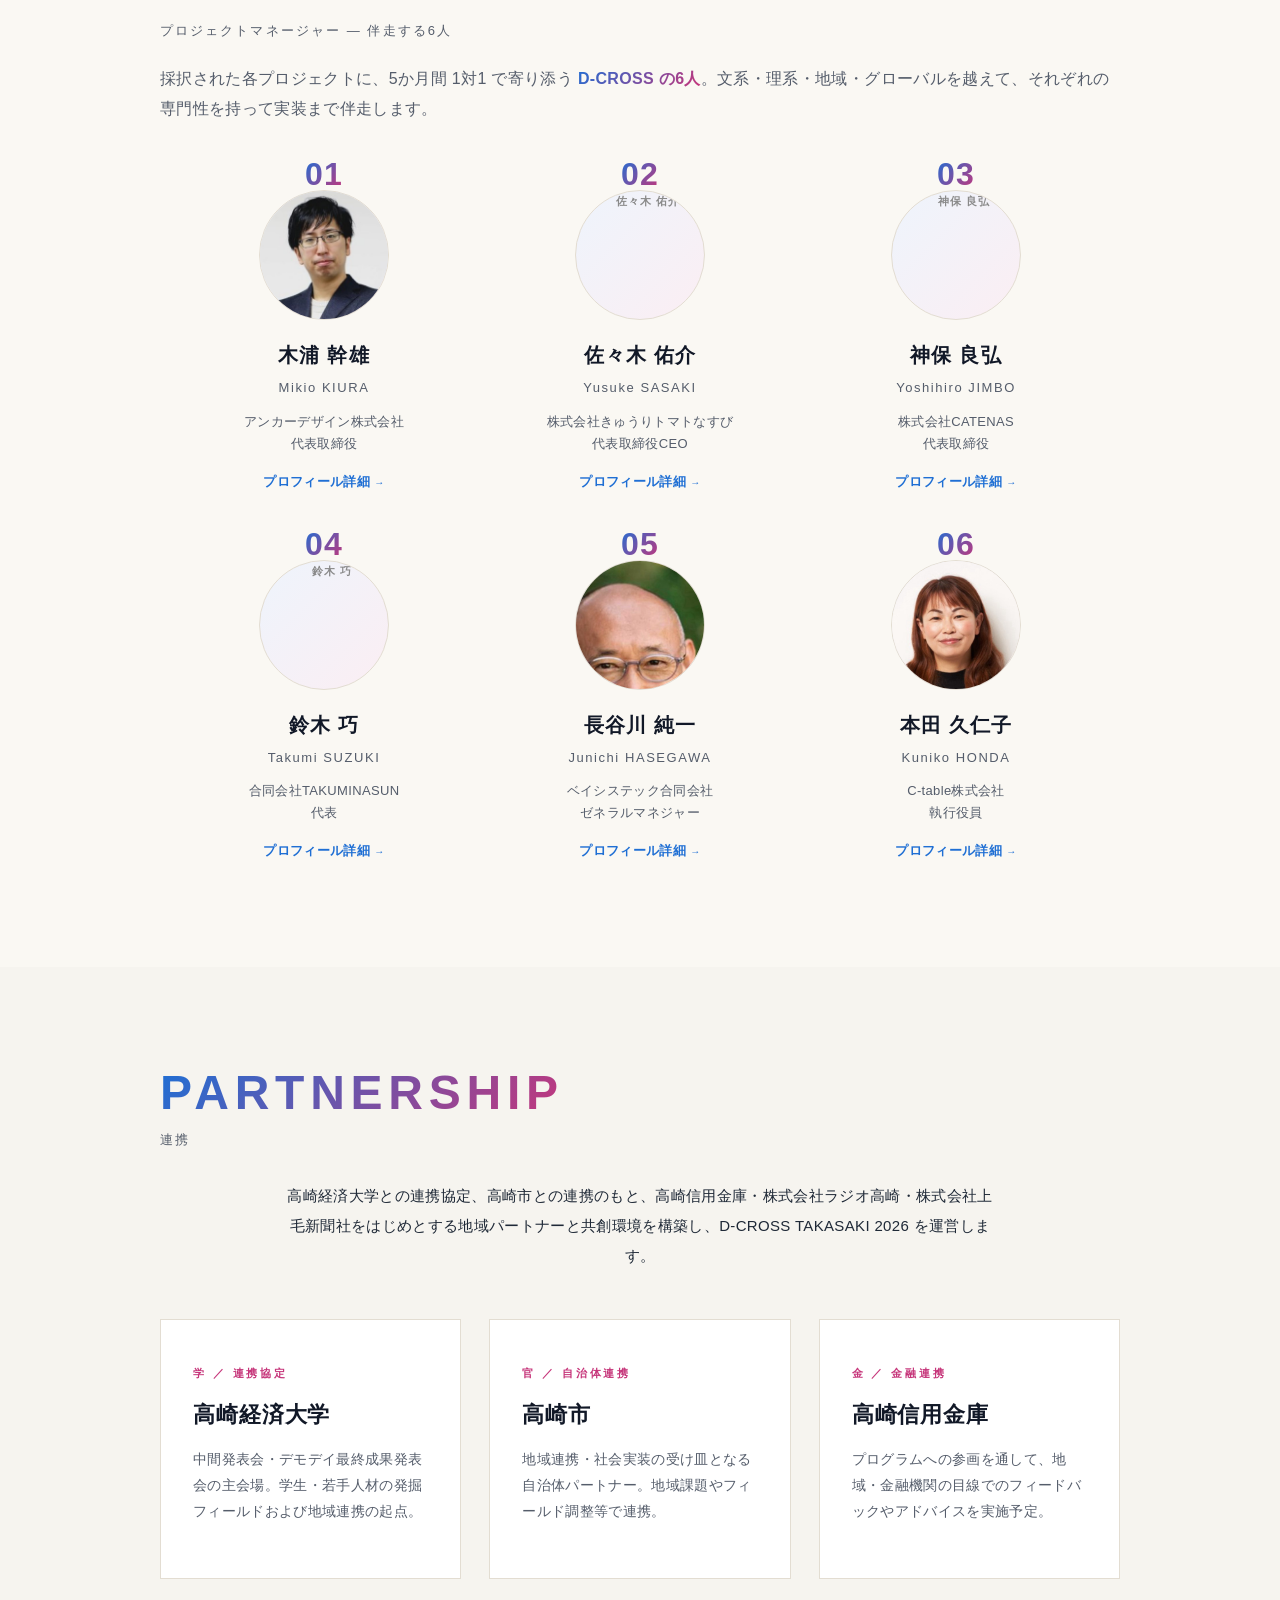
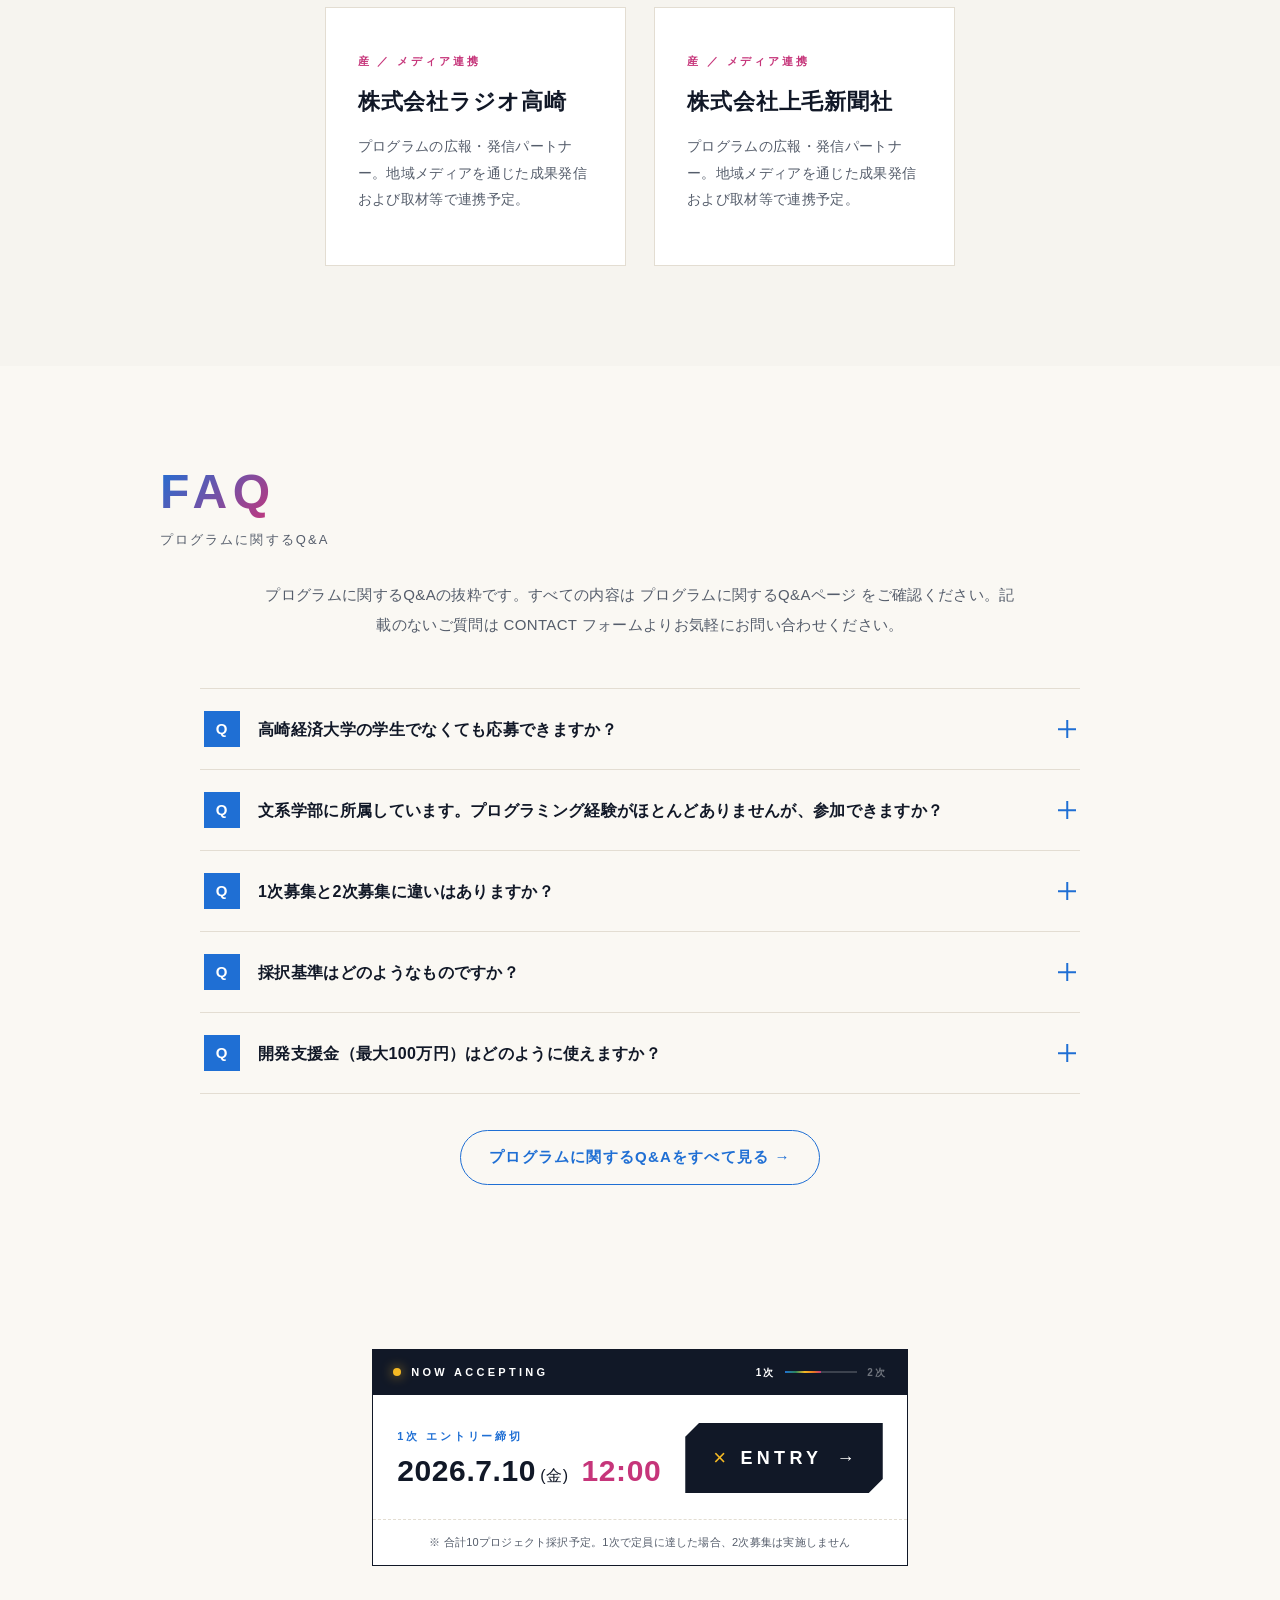
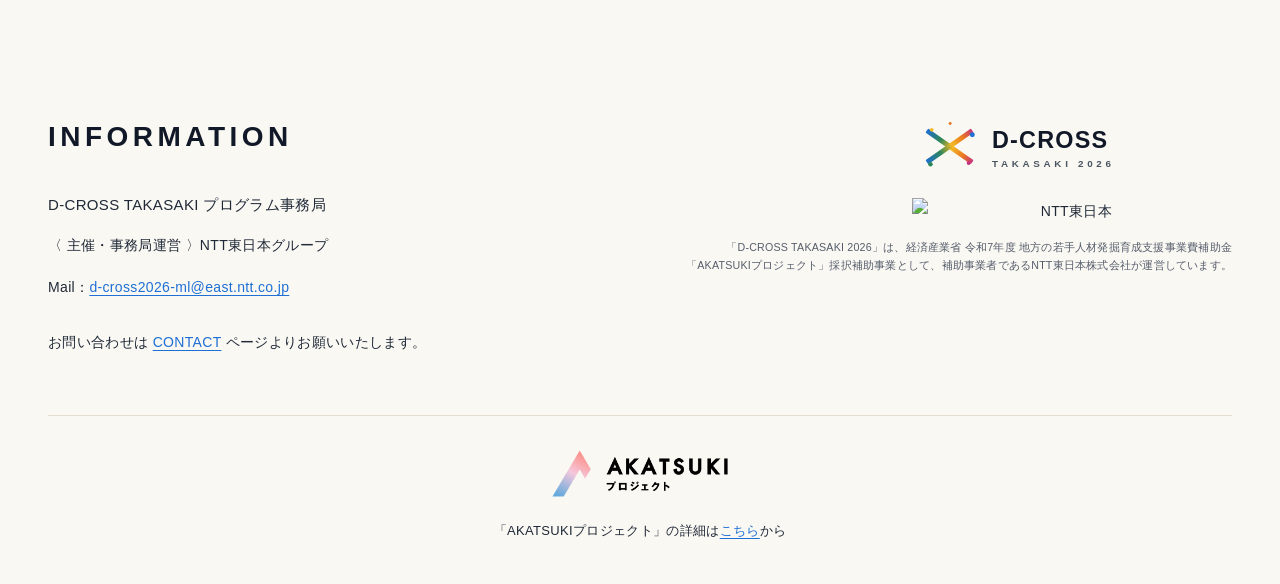
==== commit 72d52792: "ENTRY OPEN: restore dc-cta-status-label 'NOW ACCEPTING' (2 places) — paired with entry.html going li" ====
--- a/index.html
+++ b/index.html
@@ -173,7 +173,7 @@
     <div class="dc-cta-head">
       <span class="dc-cta-status">
         <span class="dc-cta-status-dot" aria-hidden="true"></span>
-        <span class="dc-cta-status-label">エントリー近日開始</span>
+        <span class="dc-cta-status-label">NOW ACCEPTING</span>
       </span>
       <span class="dc-cta-progress" aria-hidden="true">
         <span class="dc-cta-progress-stage dc-cta-progress-stage--active">1次</span>
@@ -792,7 +792,7 @@
     <div class="dc-cta-head">
       <span class="dc-cta-status">
         <span class="dc-cta-status-dot" aria-hidden="true"></span>
-        <span class="dc-cta-status-label">エントリー近日開始</span>
+        <span class="dc-cta-status-label">NOW ACCEPTING</span>
       </span>
       <span class="dc-cta-progress" aria-hidden="true">
         <span class="dc-cta-progress-stage dc-cta-progress-stage--active">1次</span>
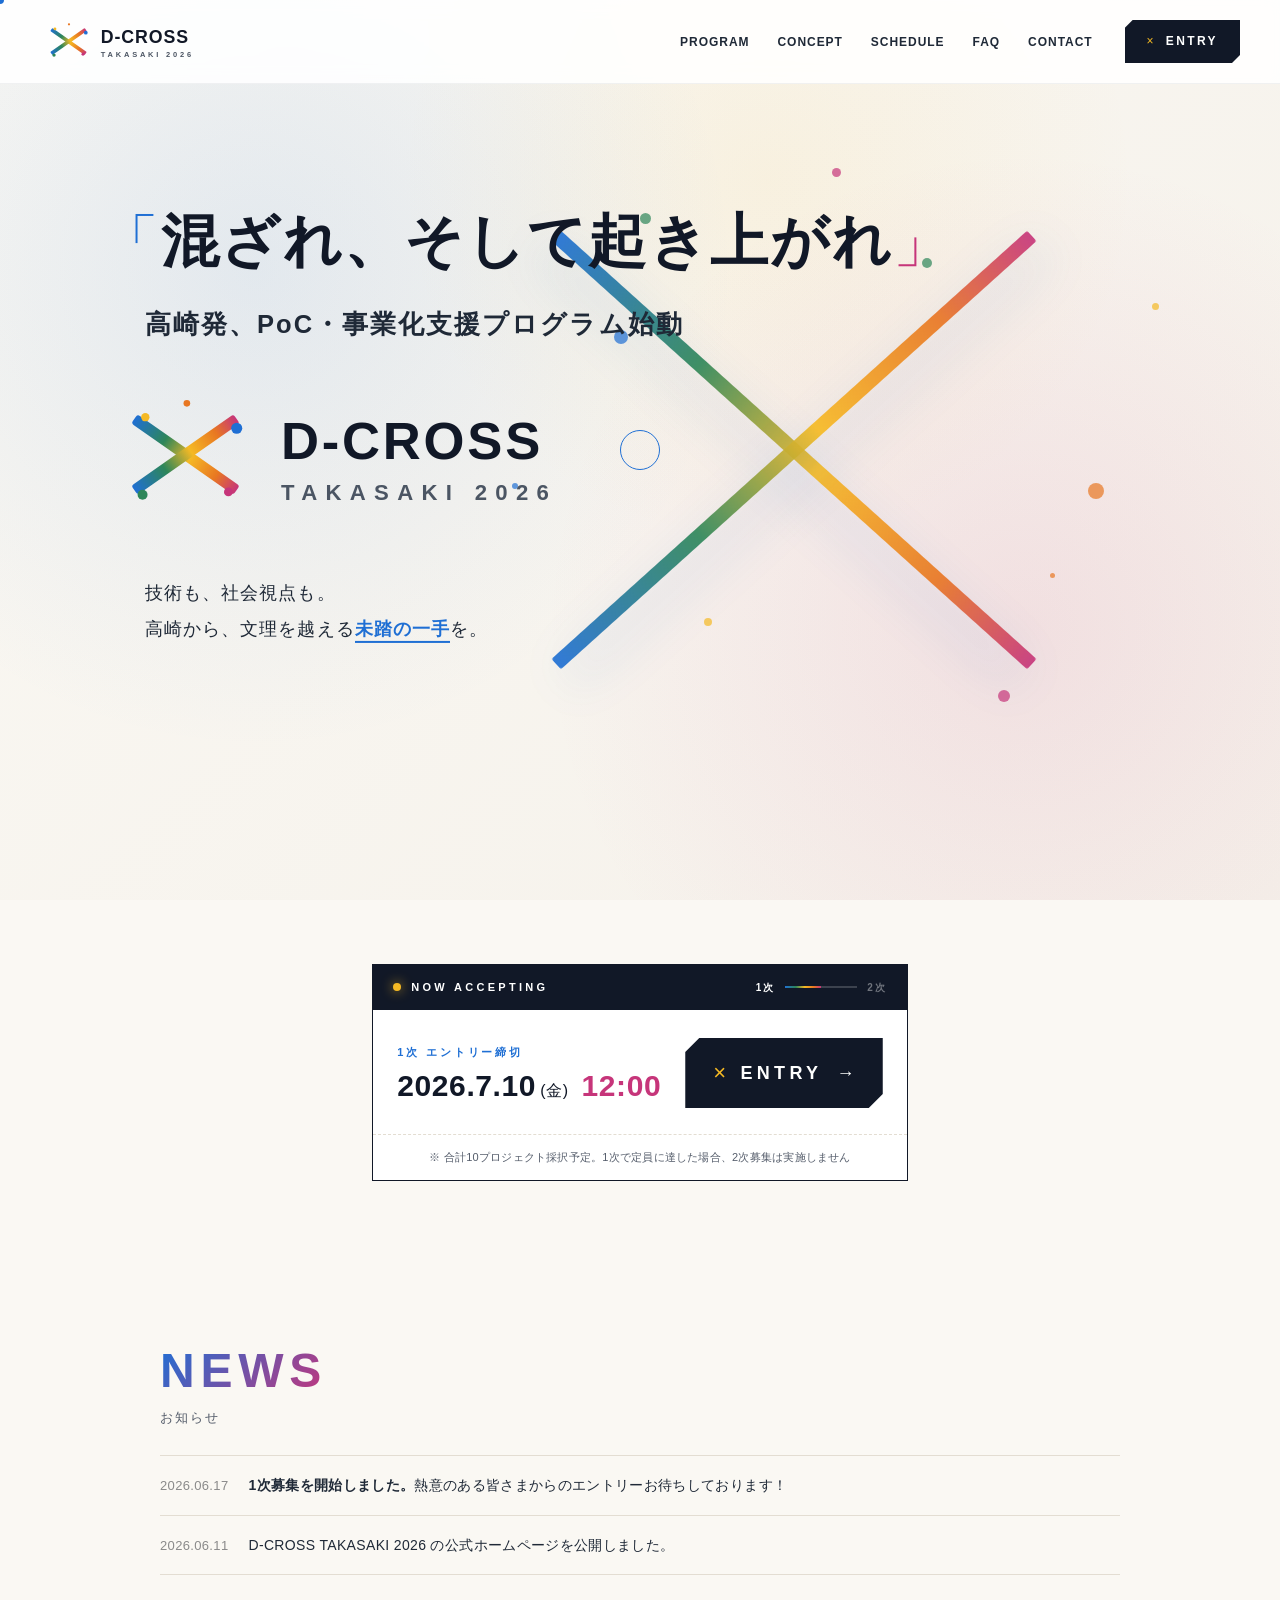
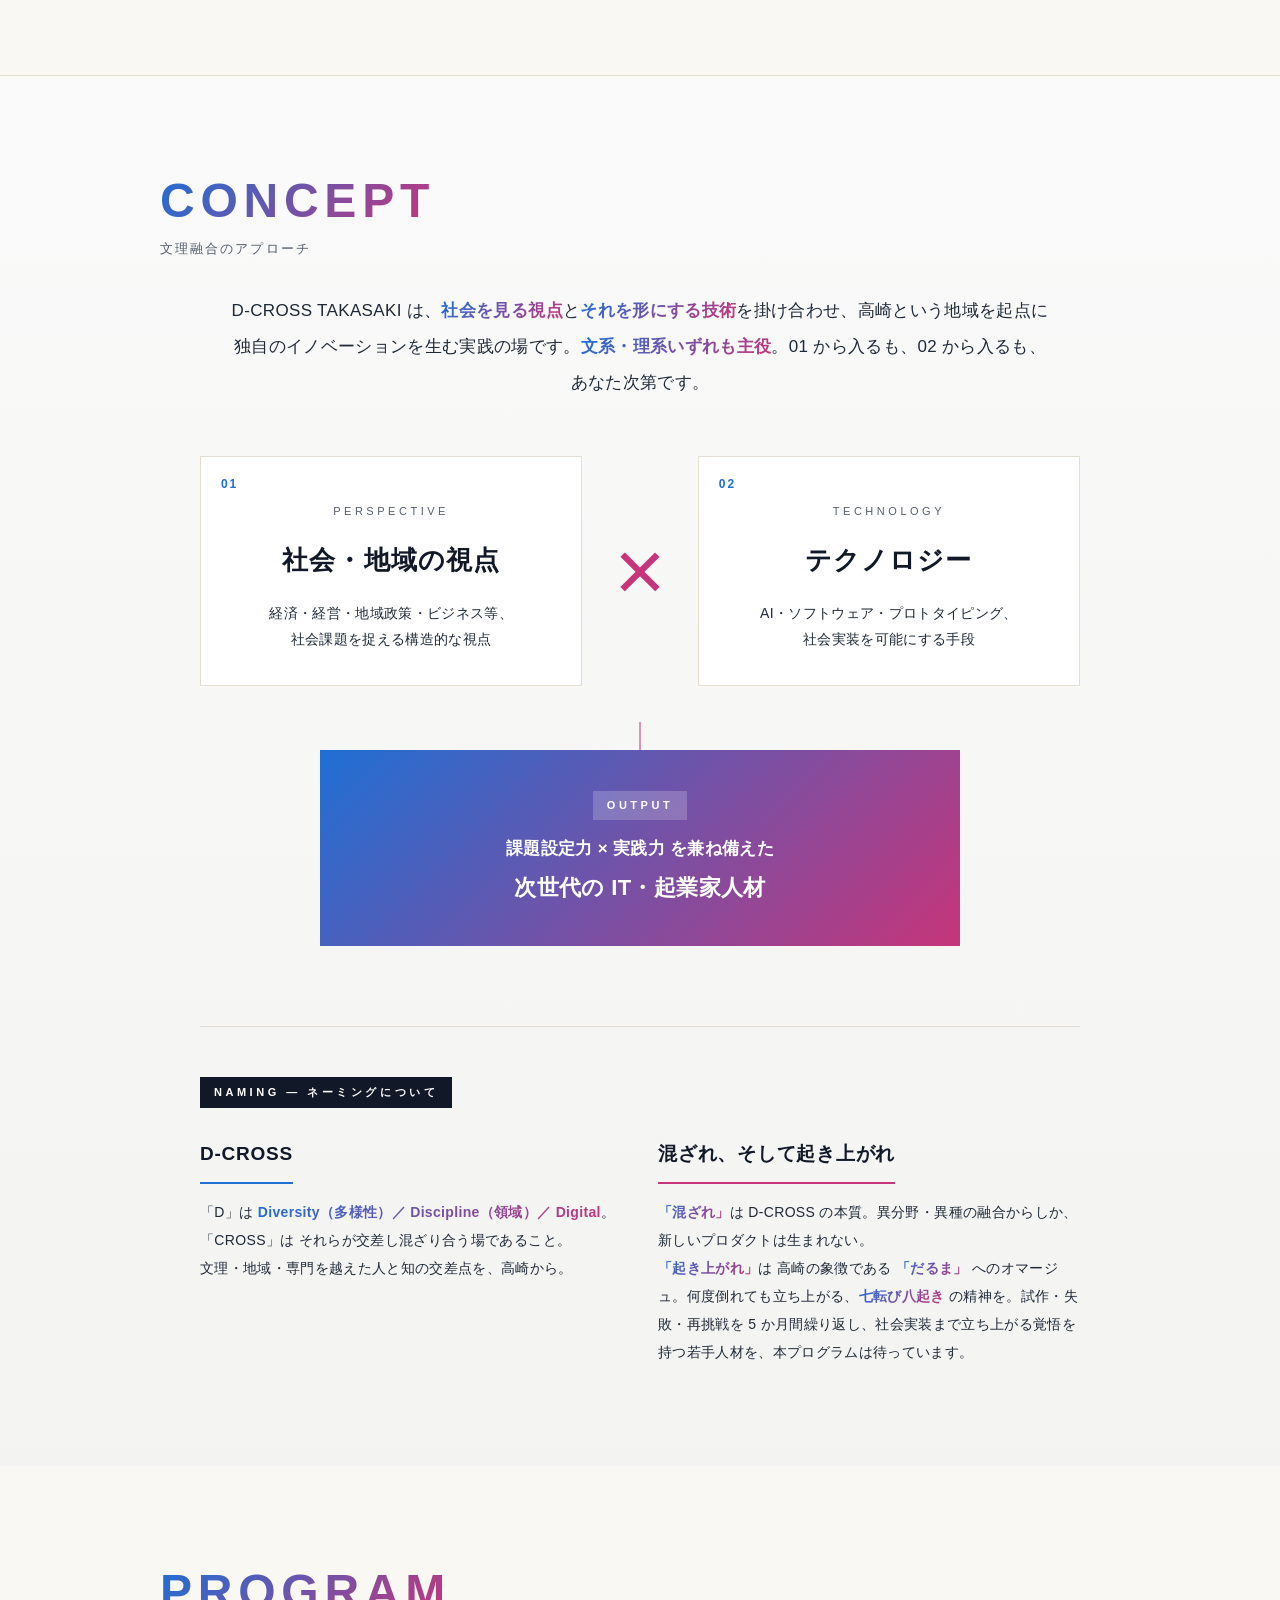
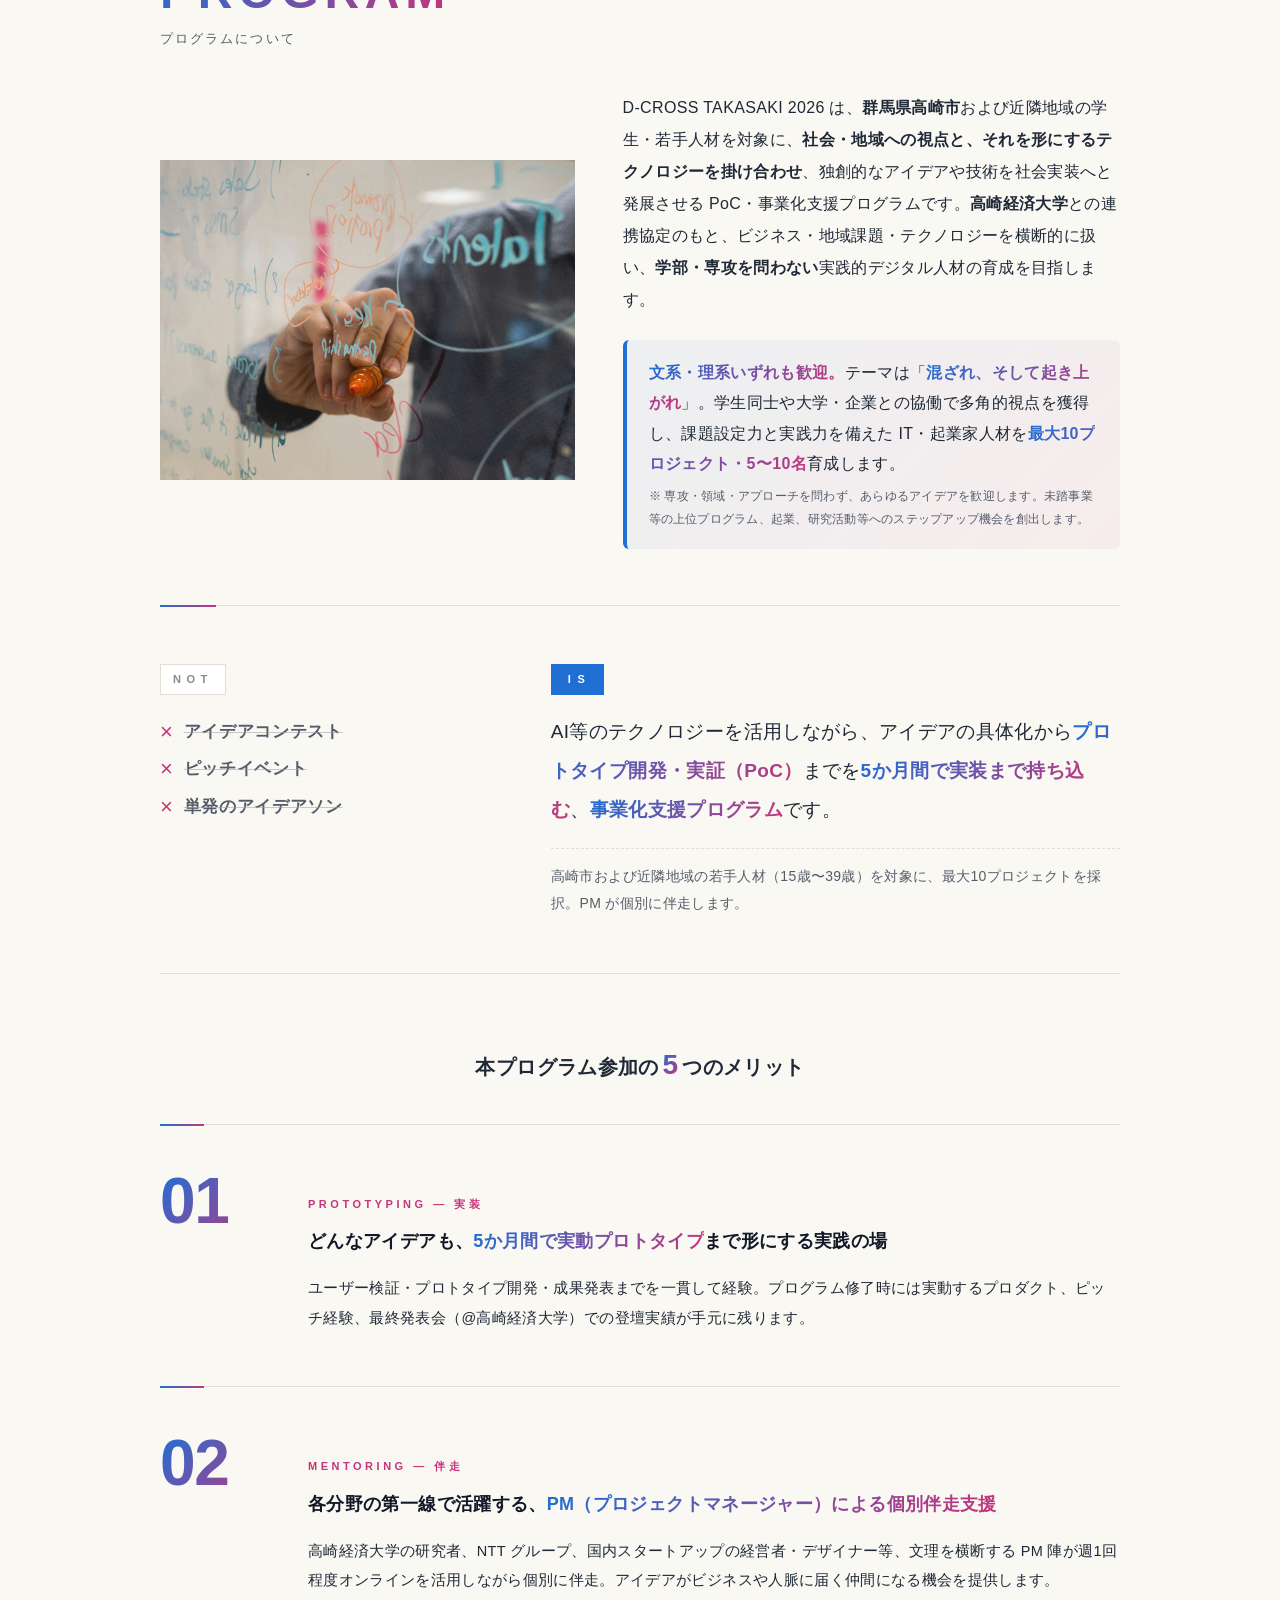
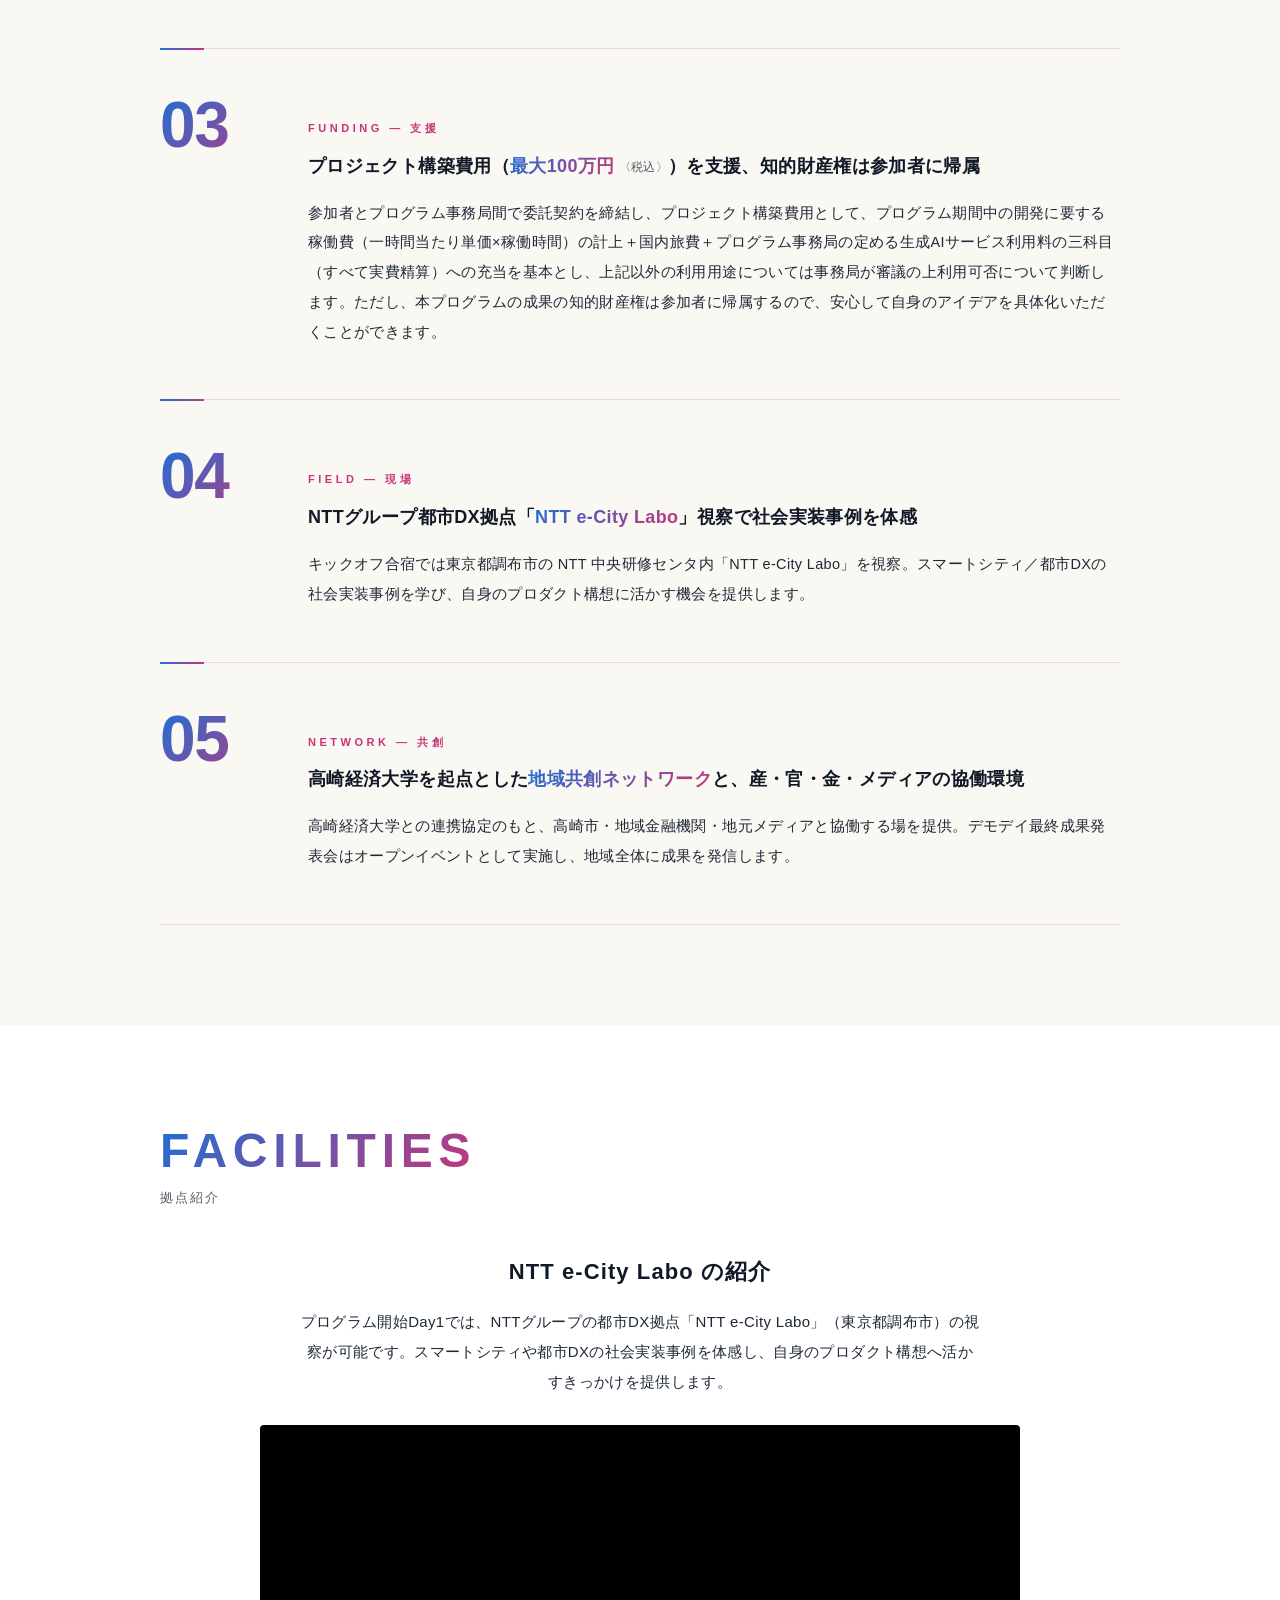
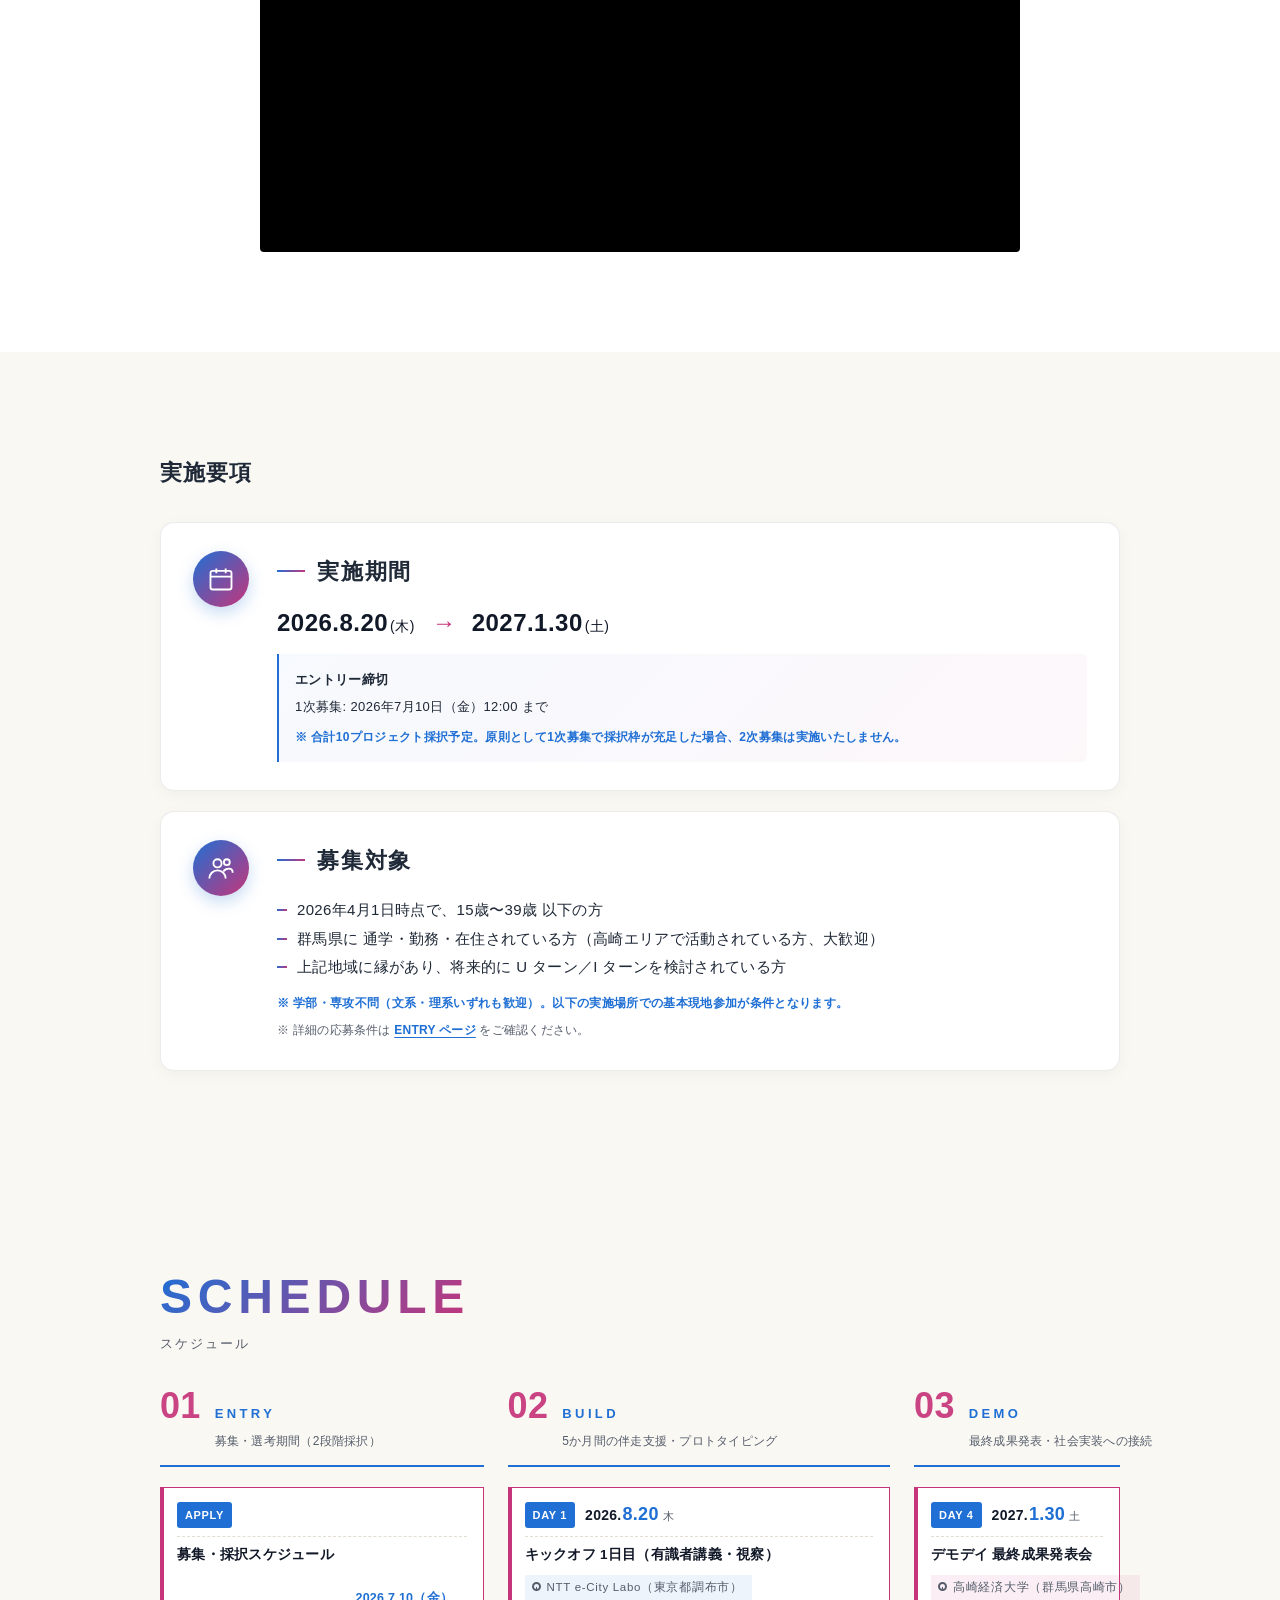
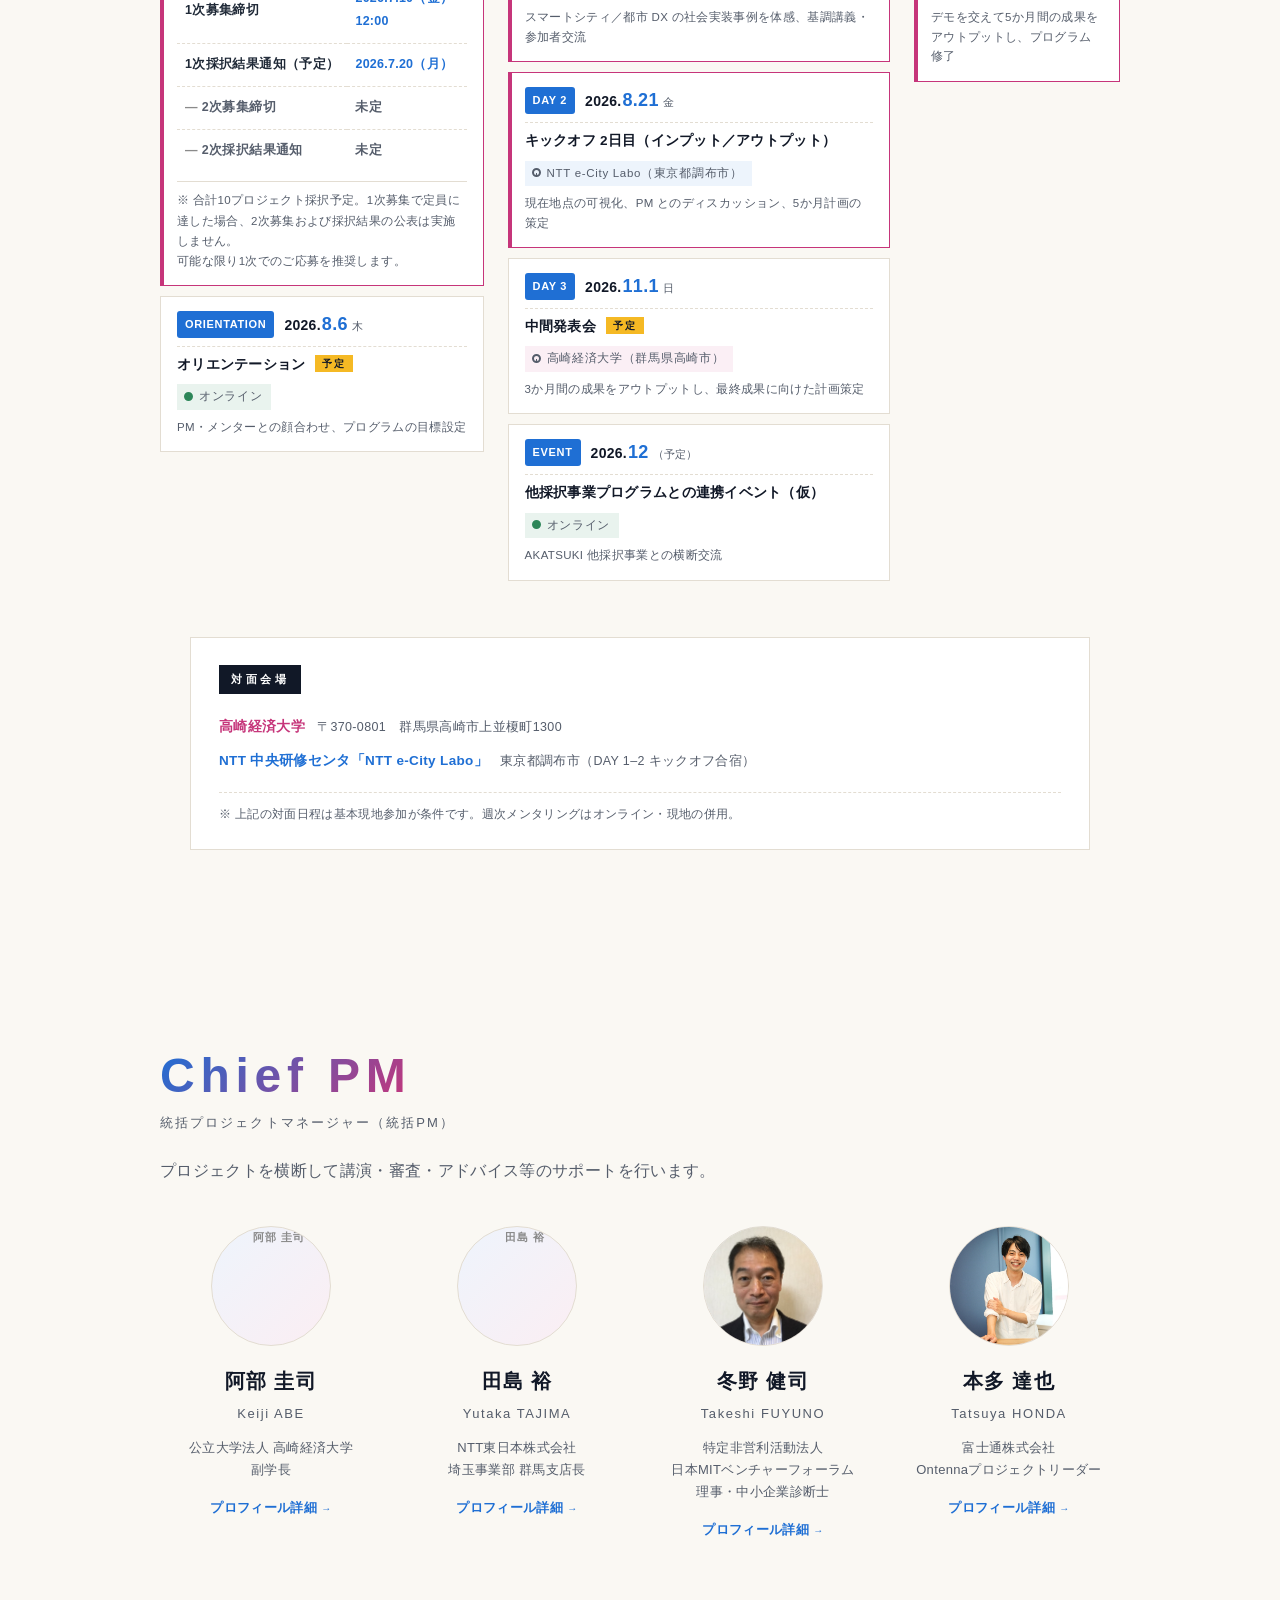
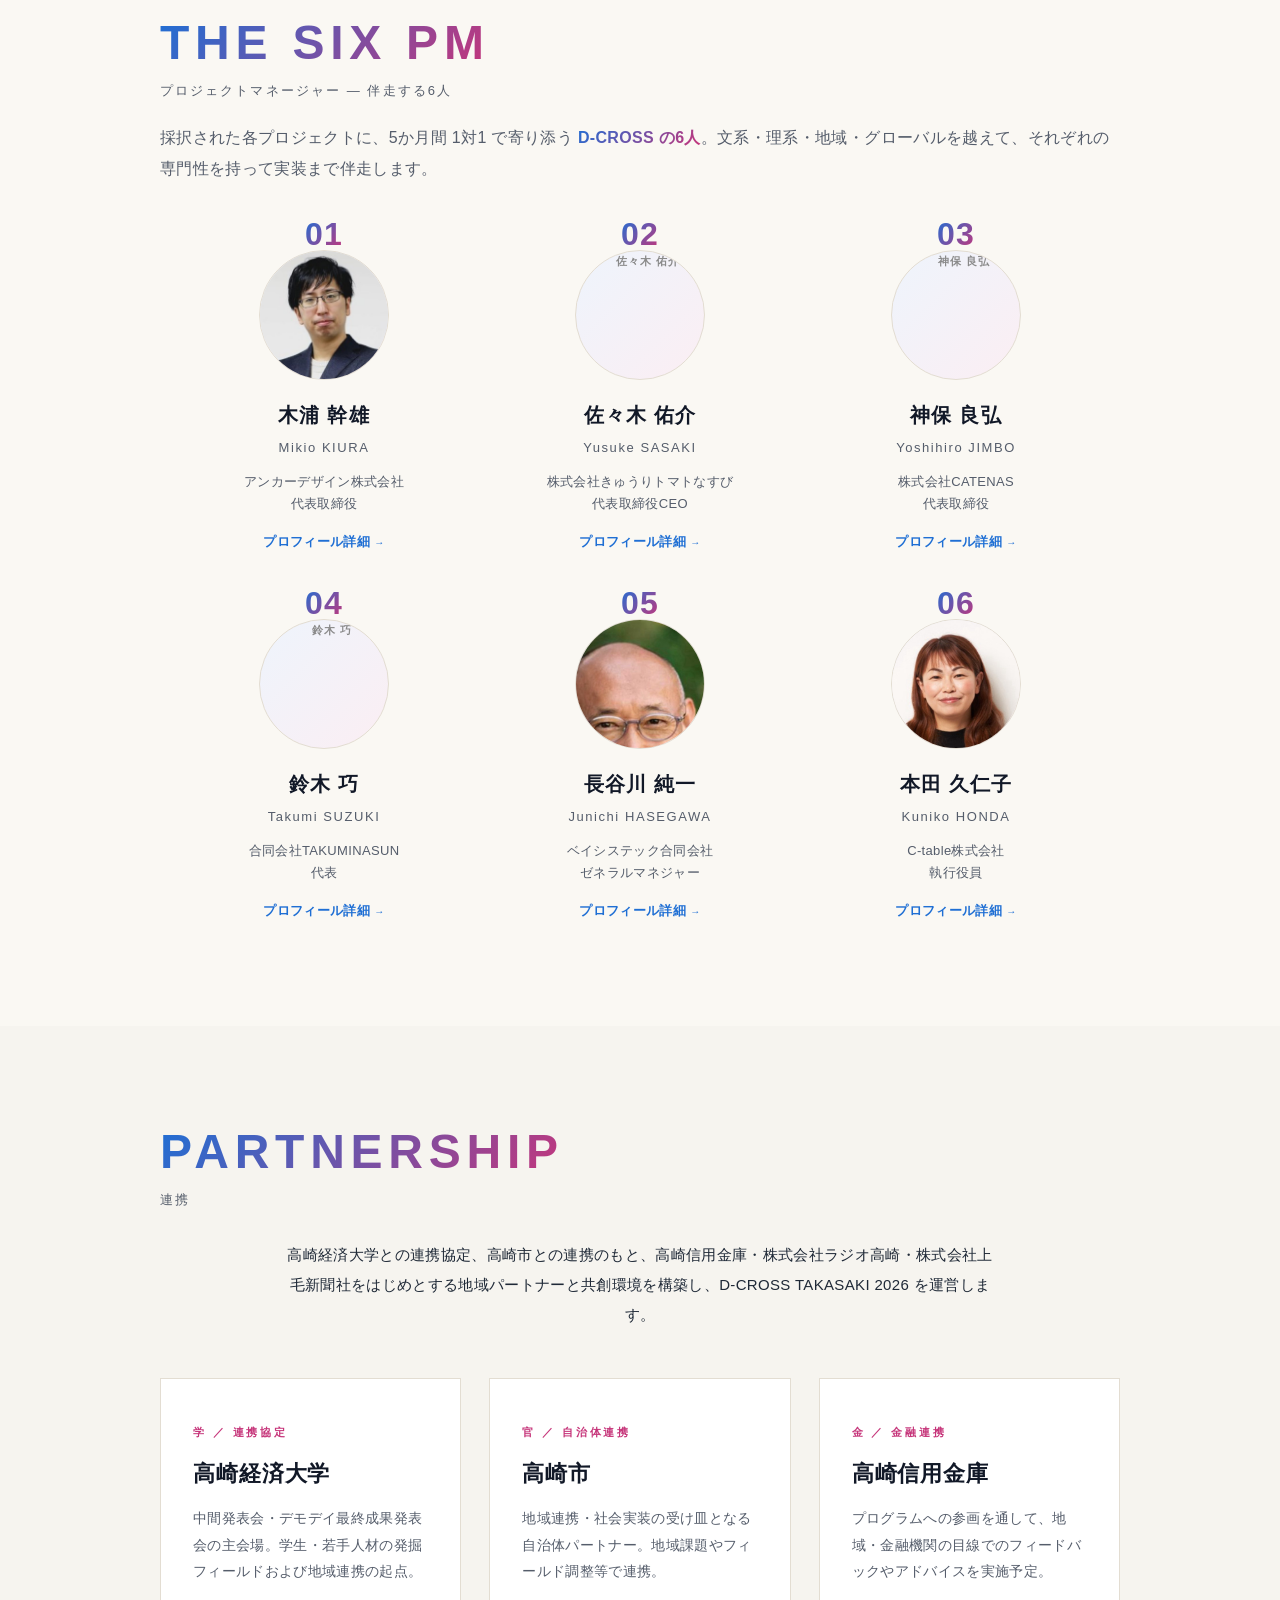
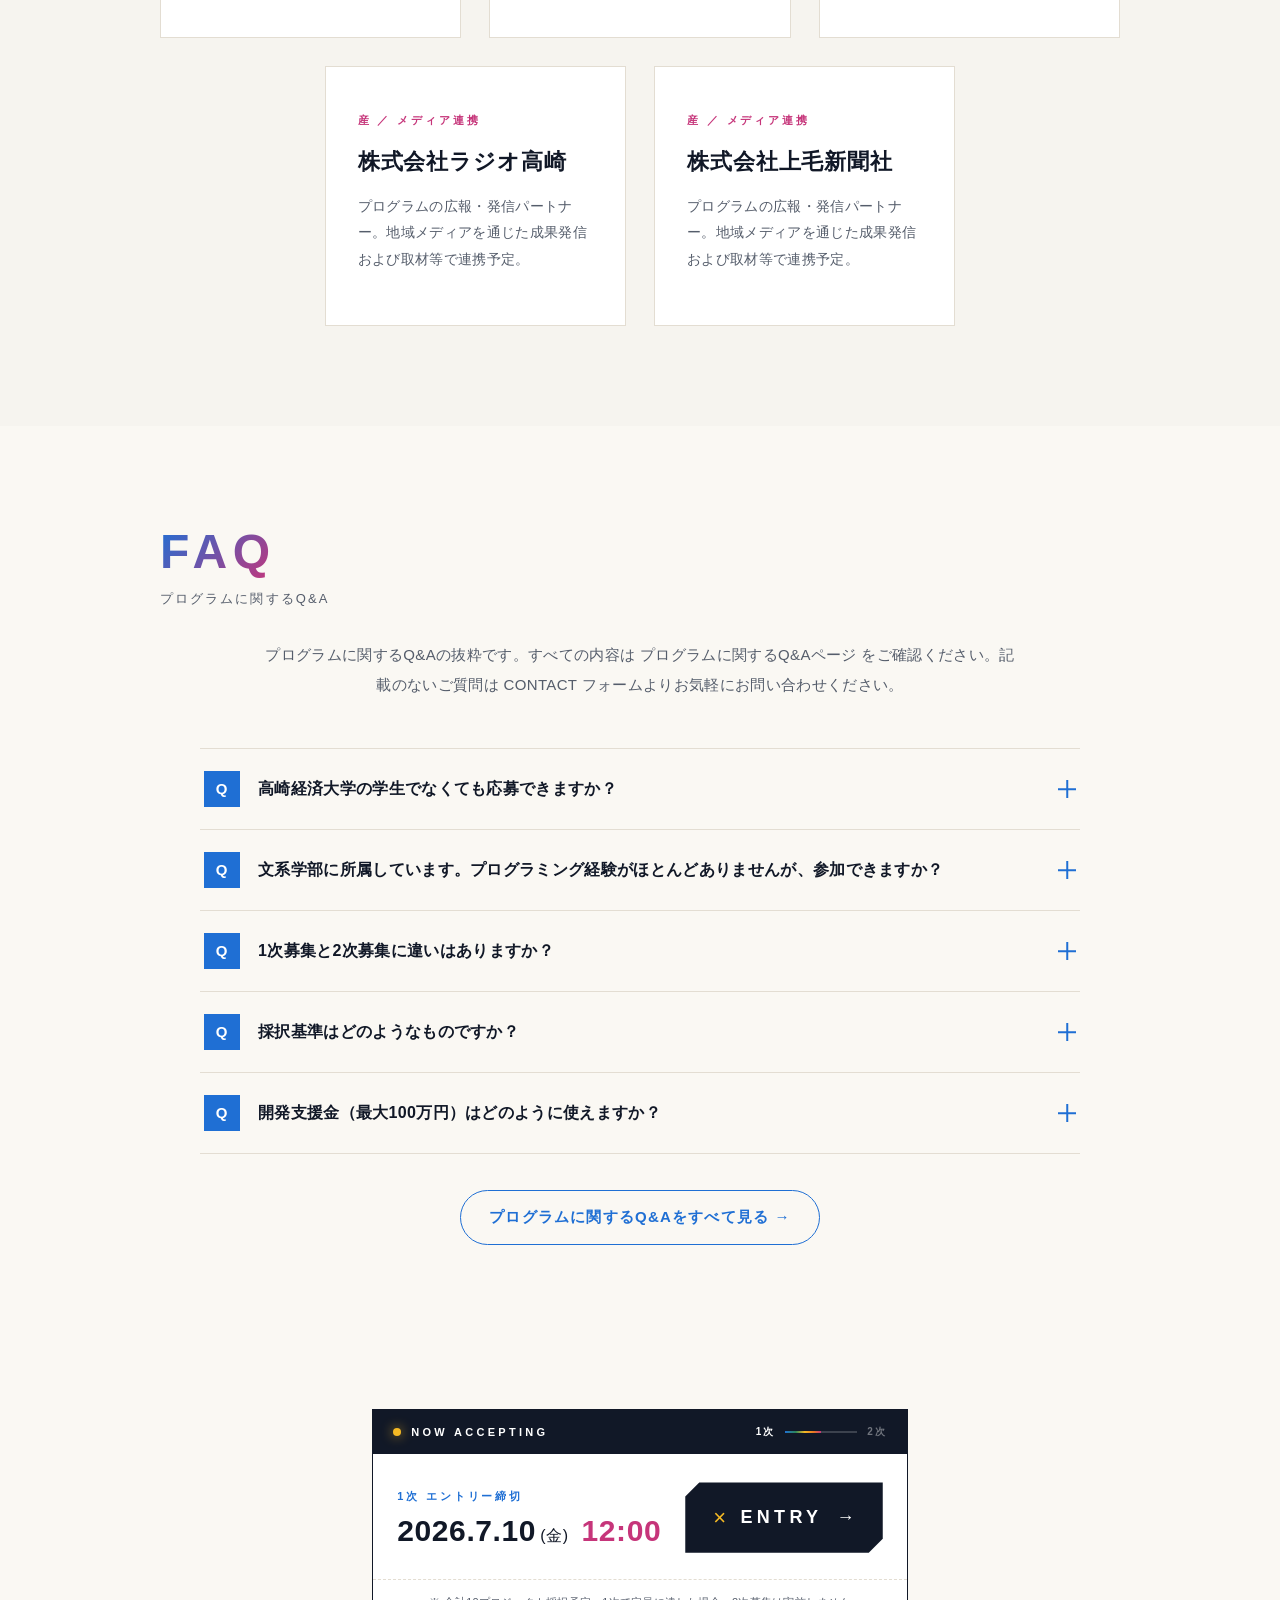
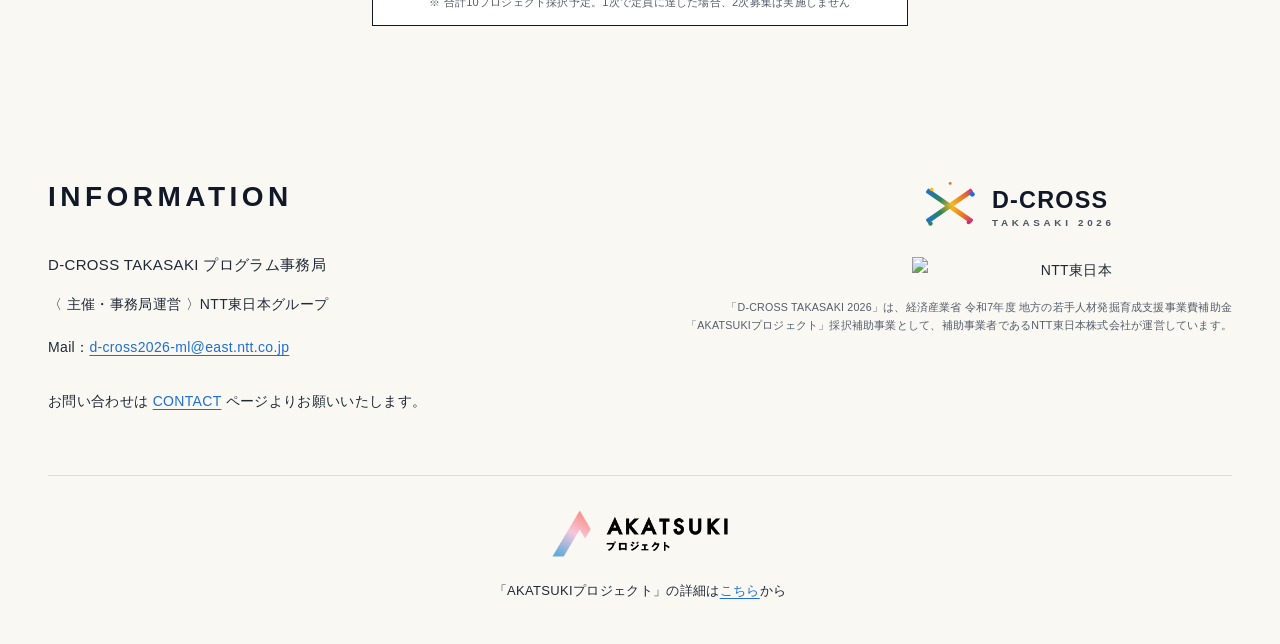
==== commit af68dbc4: "NEWS: add 2026.06.17 entry-open notice; clean up 06.11 trailing phrase" ====
--- a/index.html
+++ b/index.html
@@ -205,8 +205,12 @@
     </div>
     <div class="news-list">
       <div class="news-item">
+        <span class="news-date">2026.06.17</span>
+        <p><strong>1次募集を開始しました。</strong>熱意のある皆さまからのエントリーお待ちしております！</p>
+      </div>
+      <div class="news-item">
         <span class="news-date">2026.06.11</span>
-        <p>D-CROSS TAKASAKI 2026 の公式ホームページを公開しました。<strong>1次募集受付近日開始予定！</strong></p>
+        <p>D-CROSS TAKASAKI 2026 の公式ホームページを公開しました。</p>
       </div>
     </div>
   </div>
